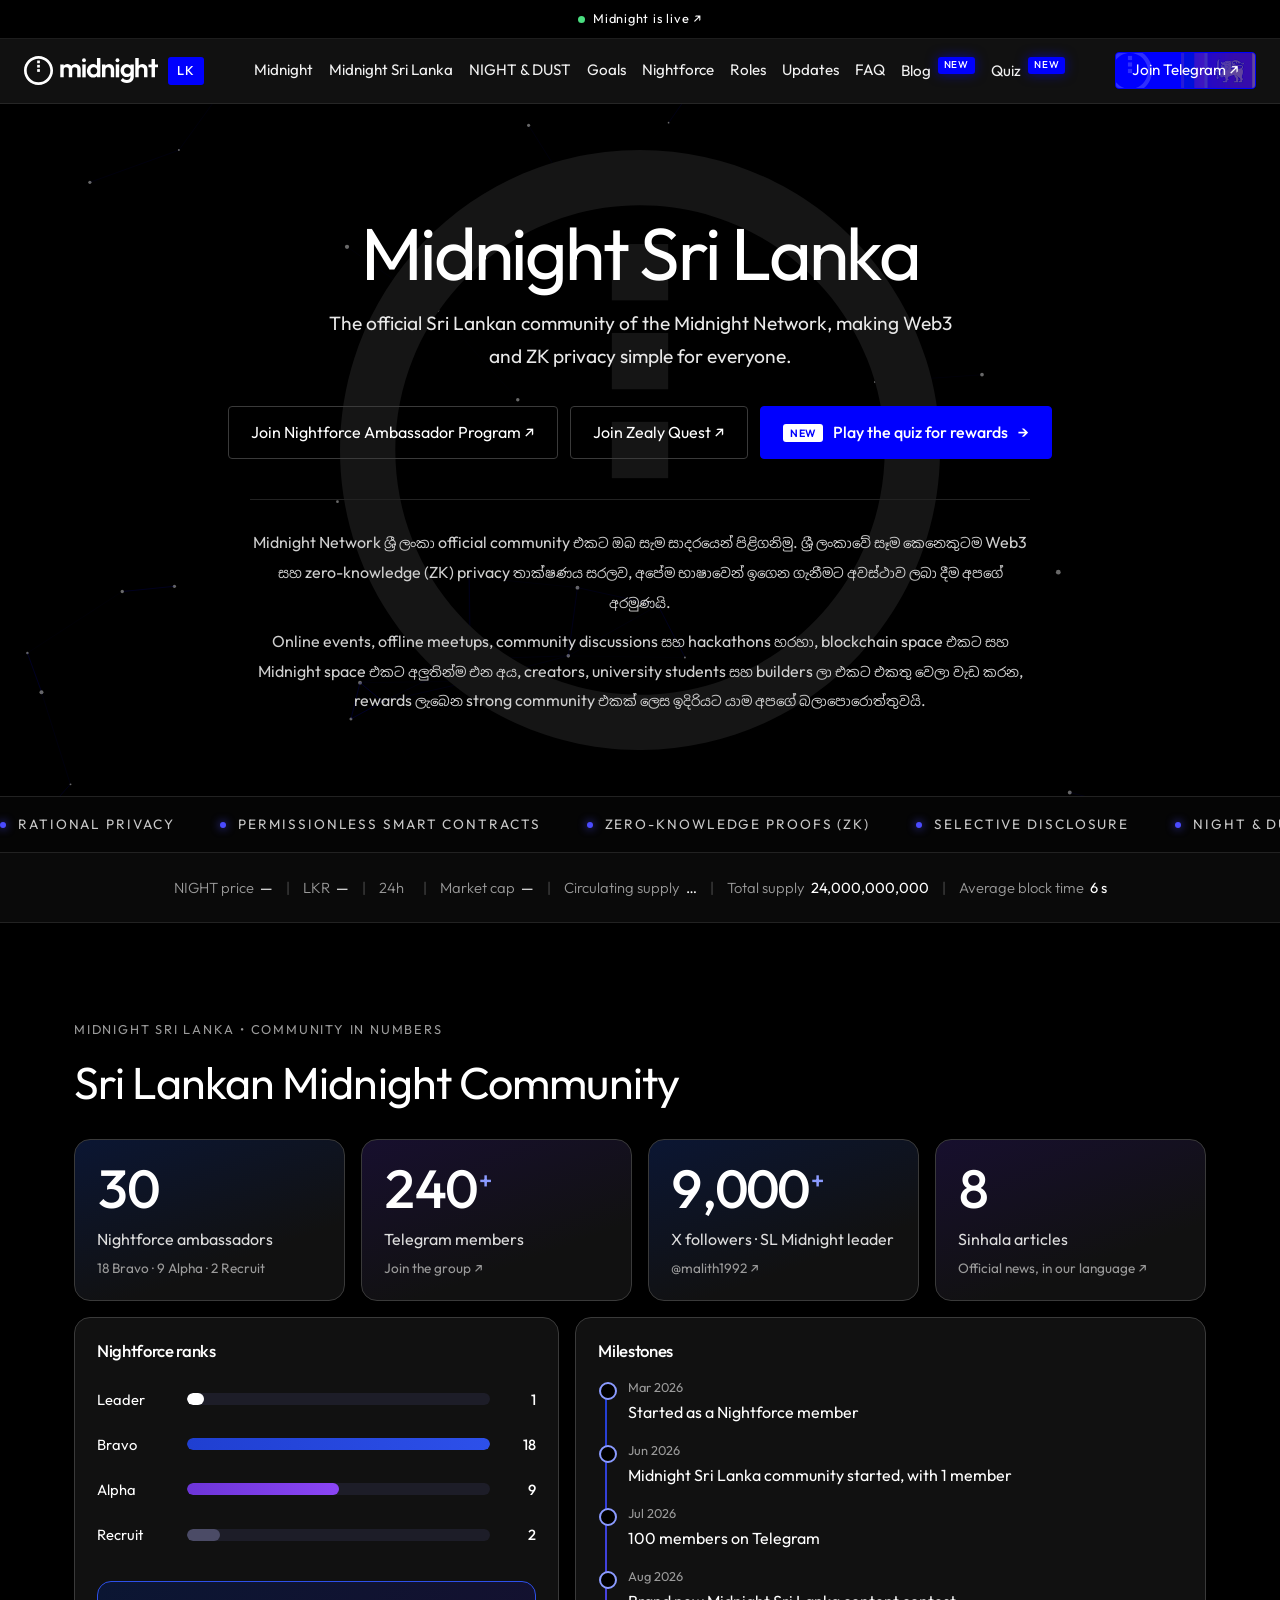
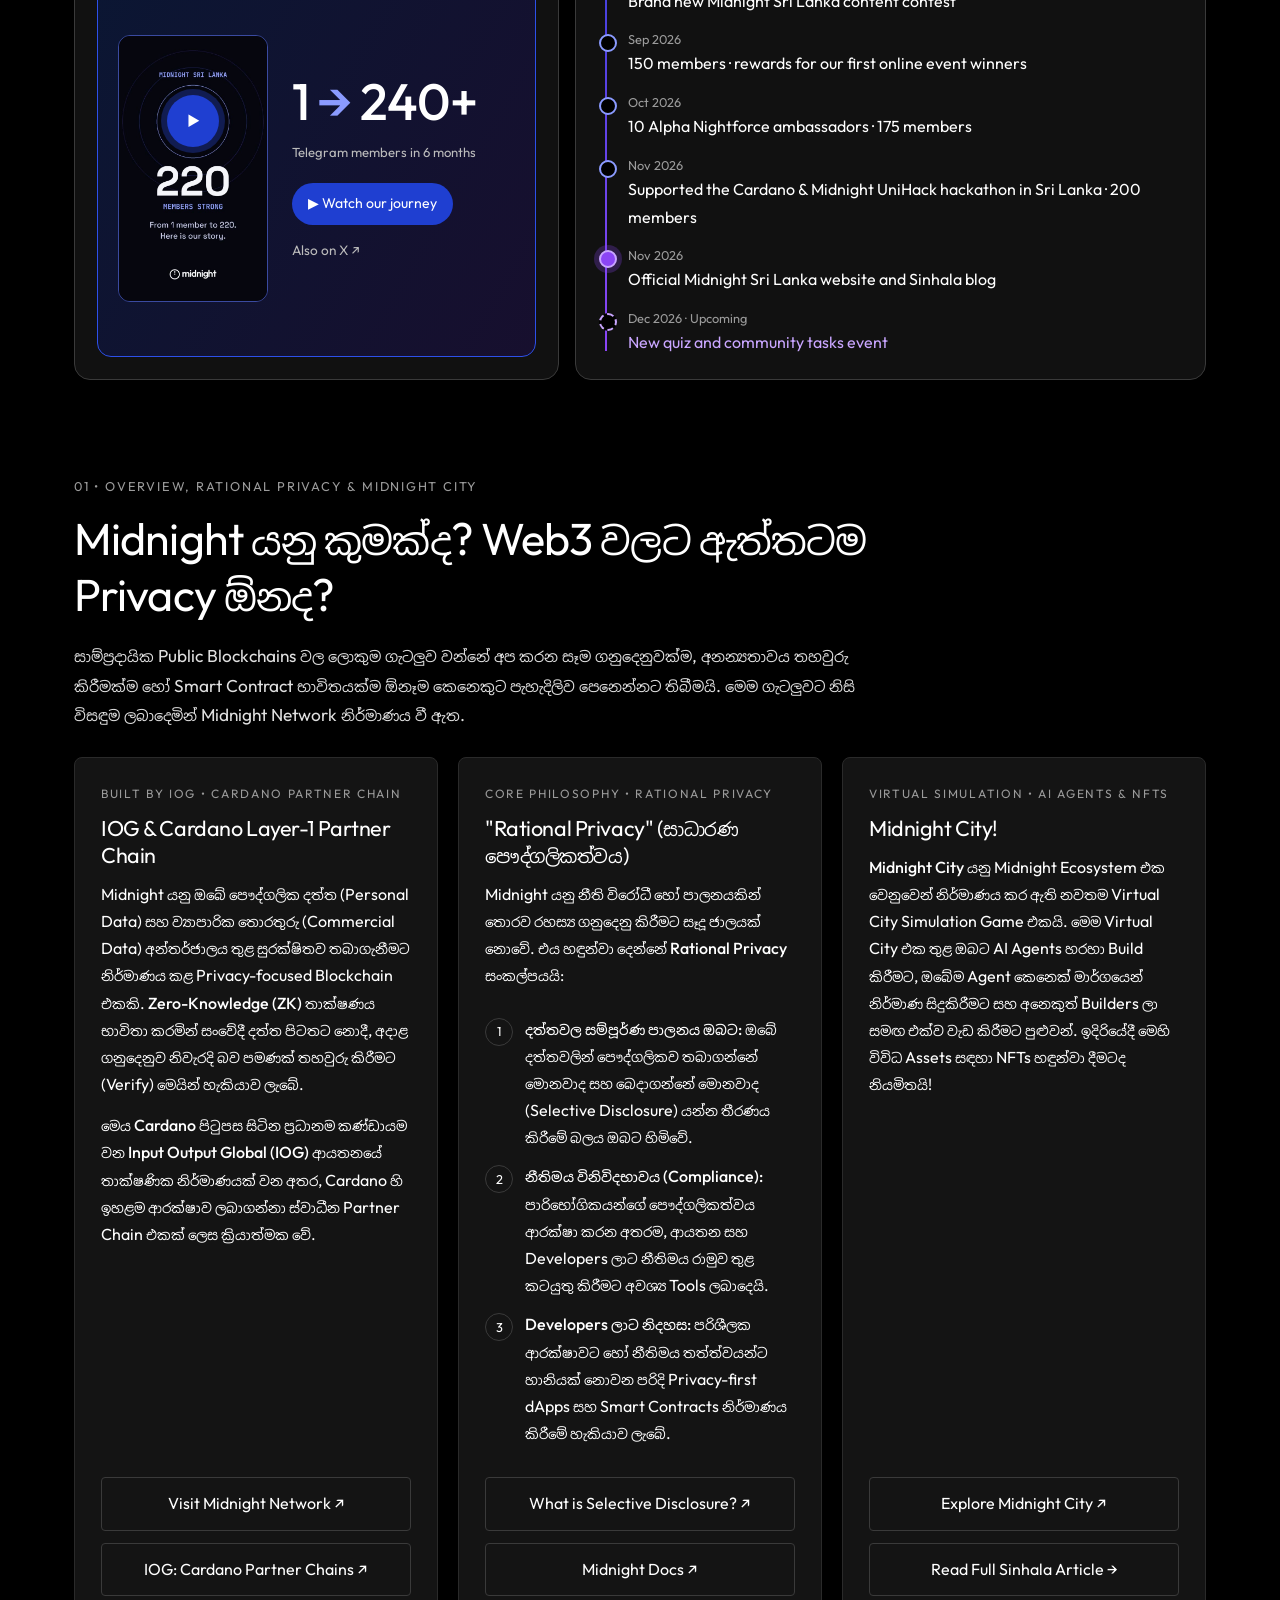
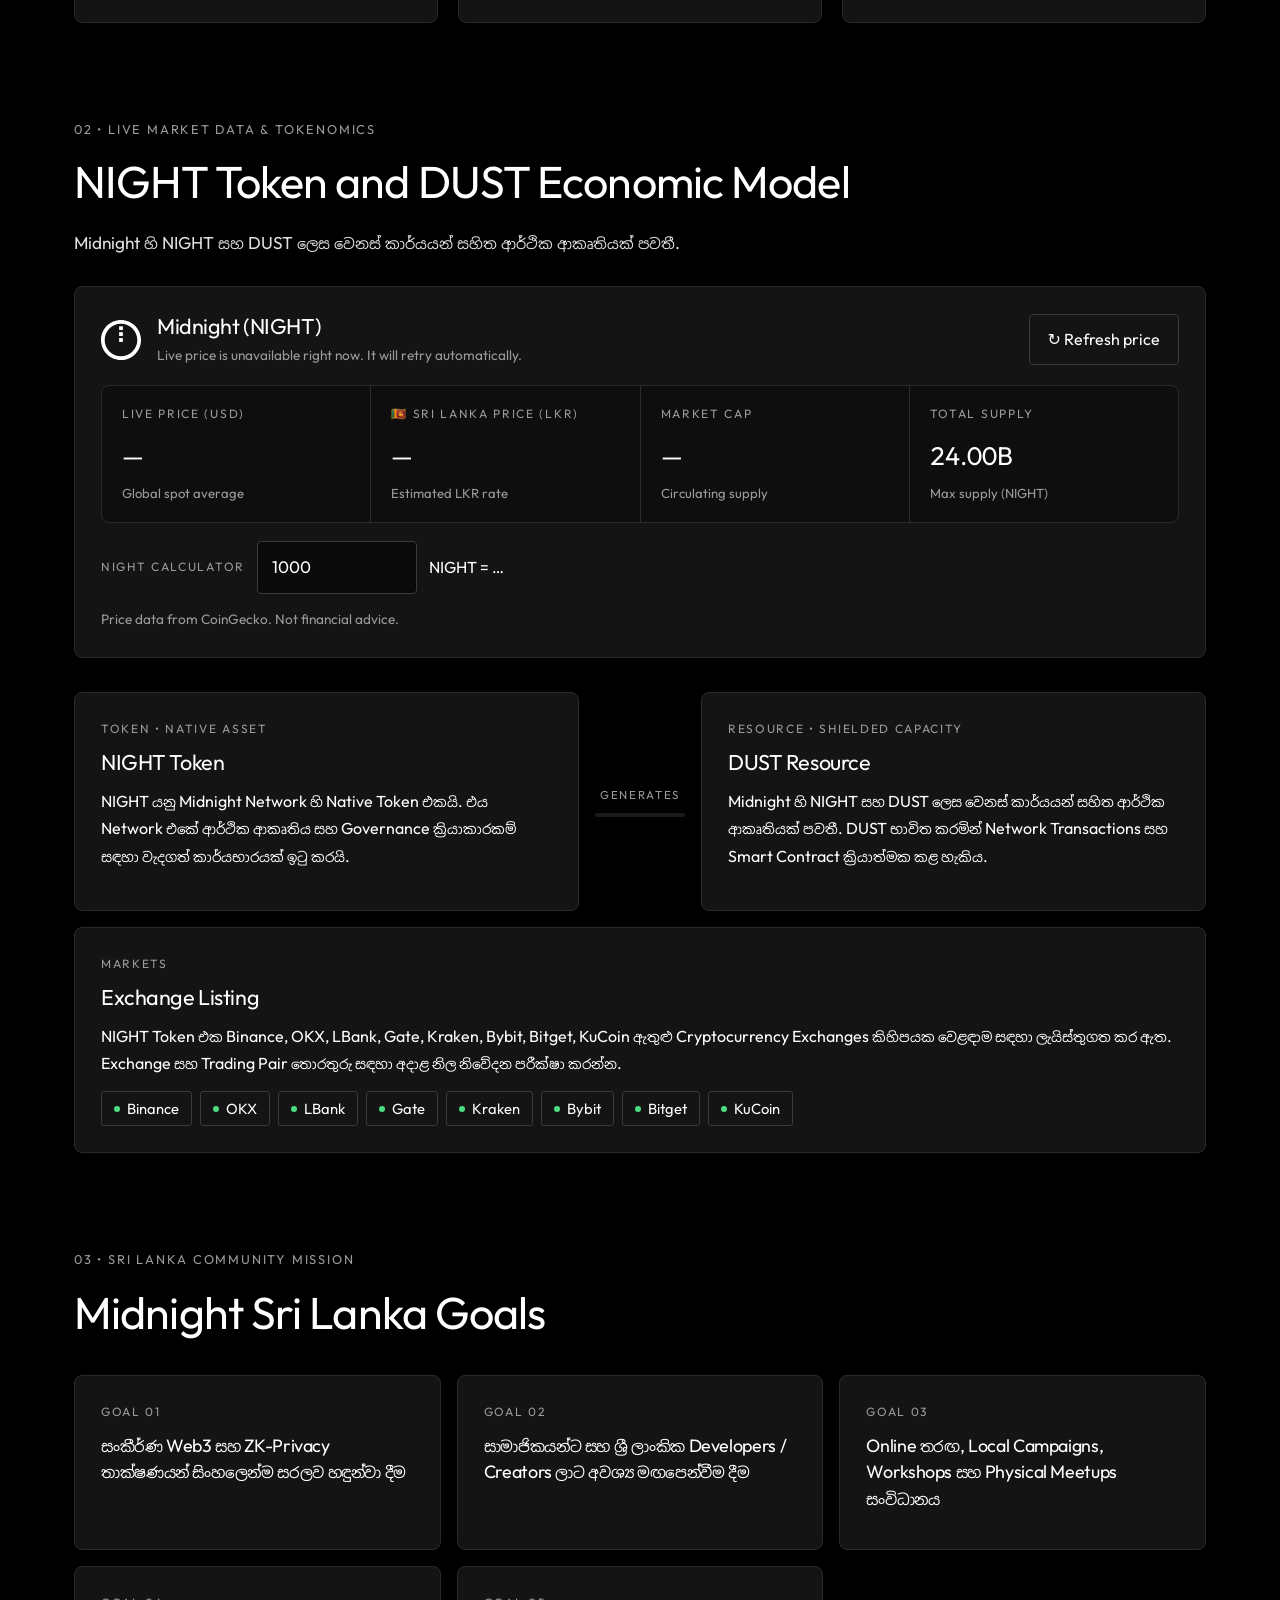
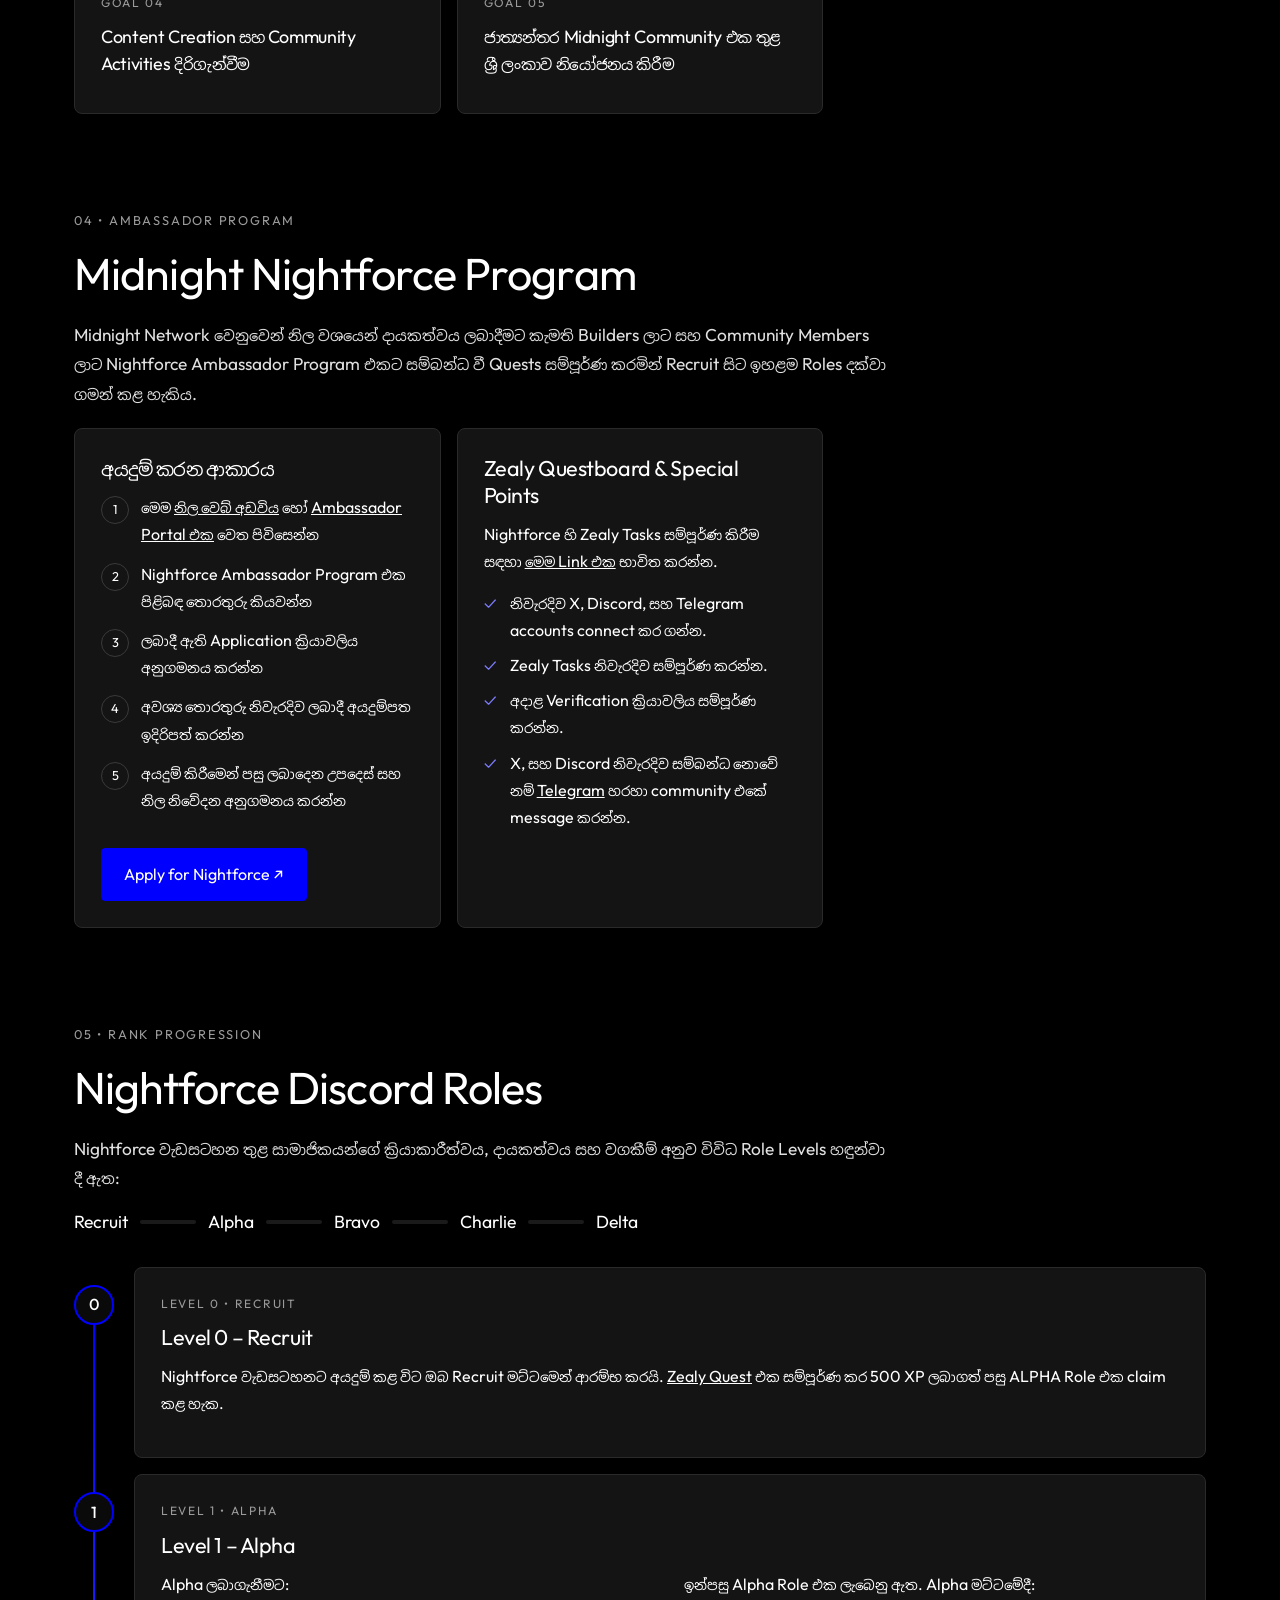
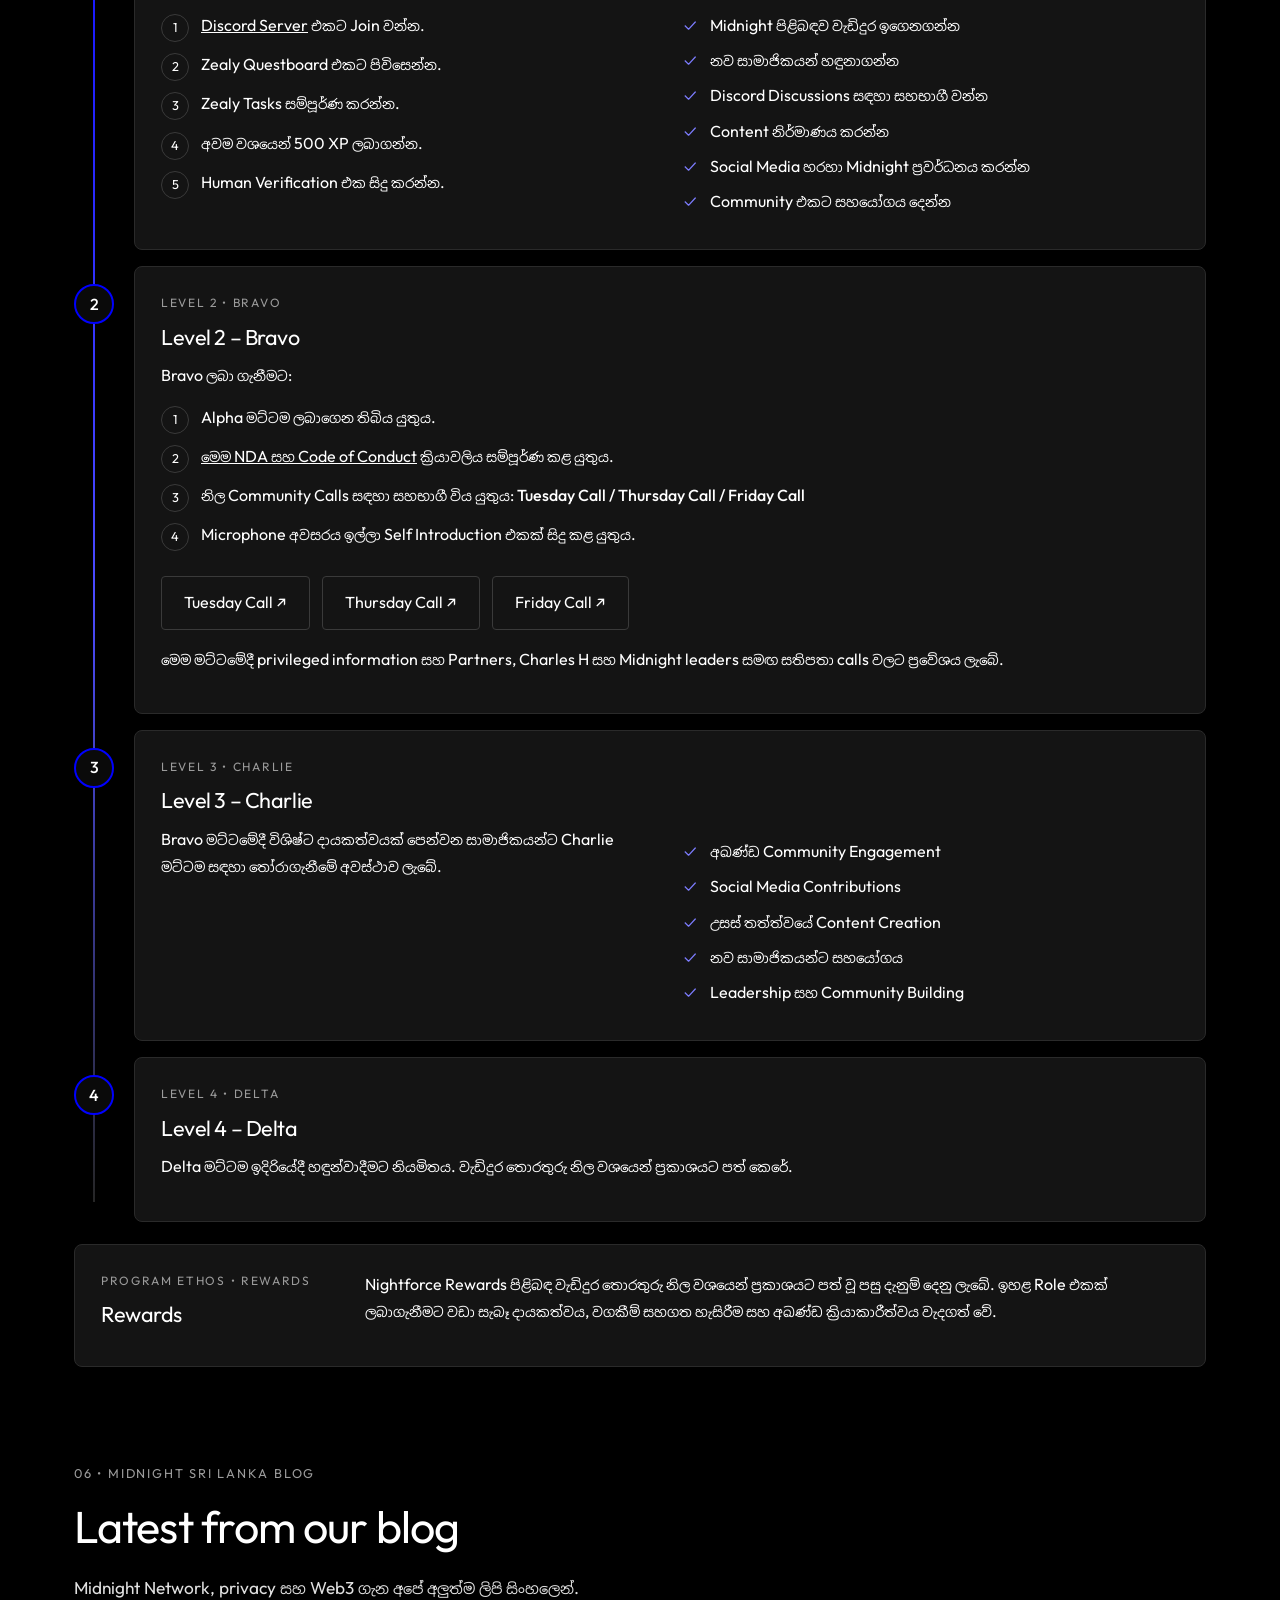
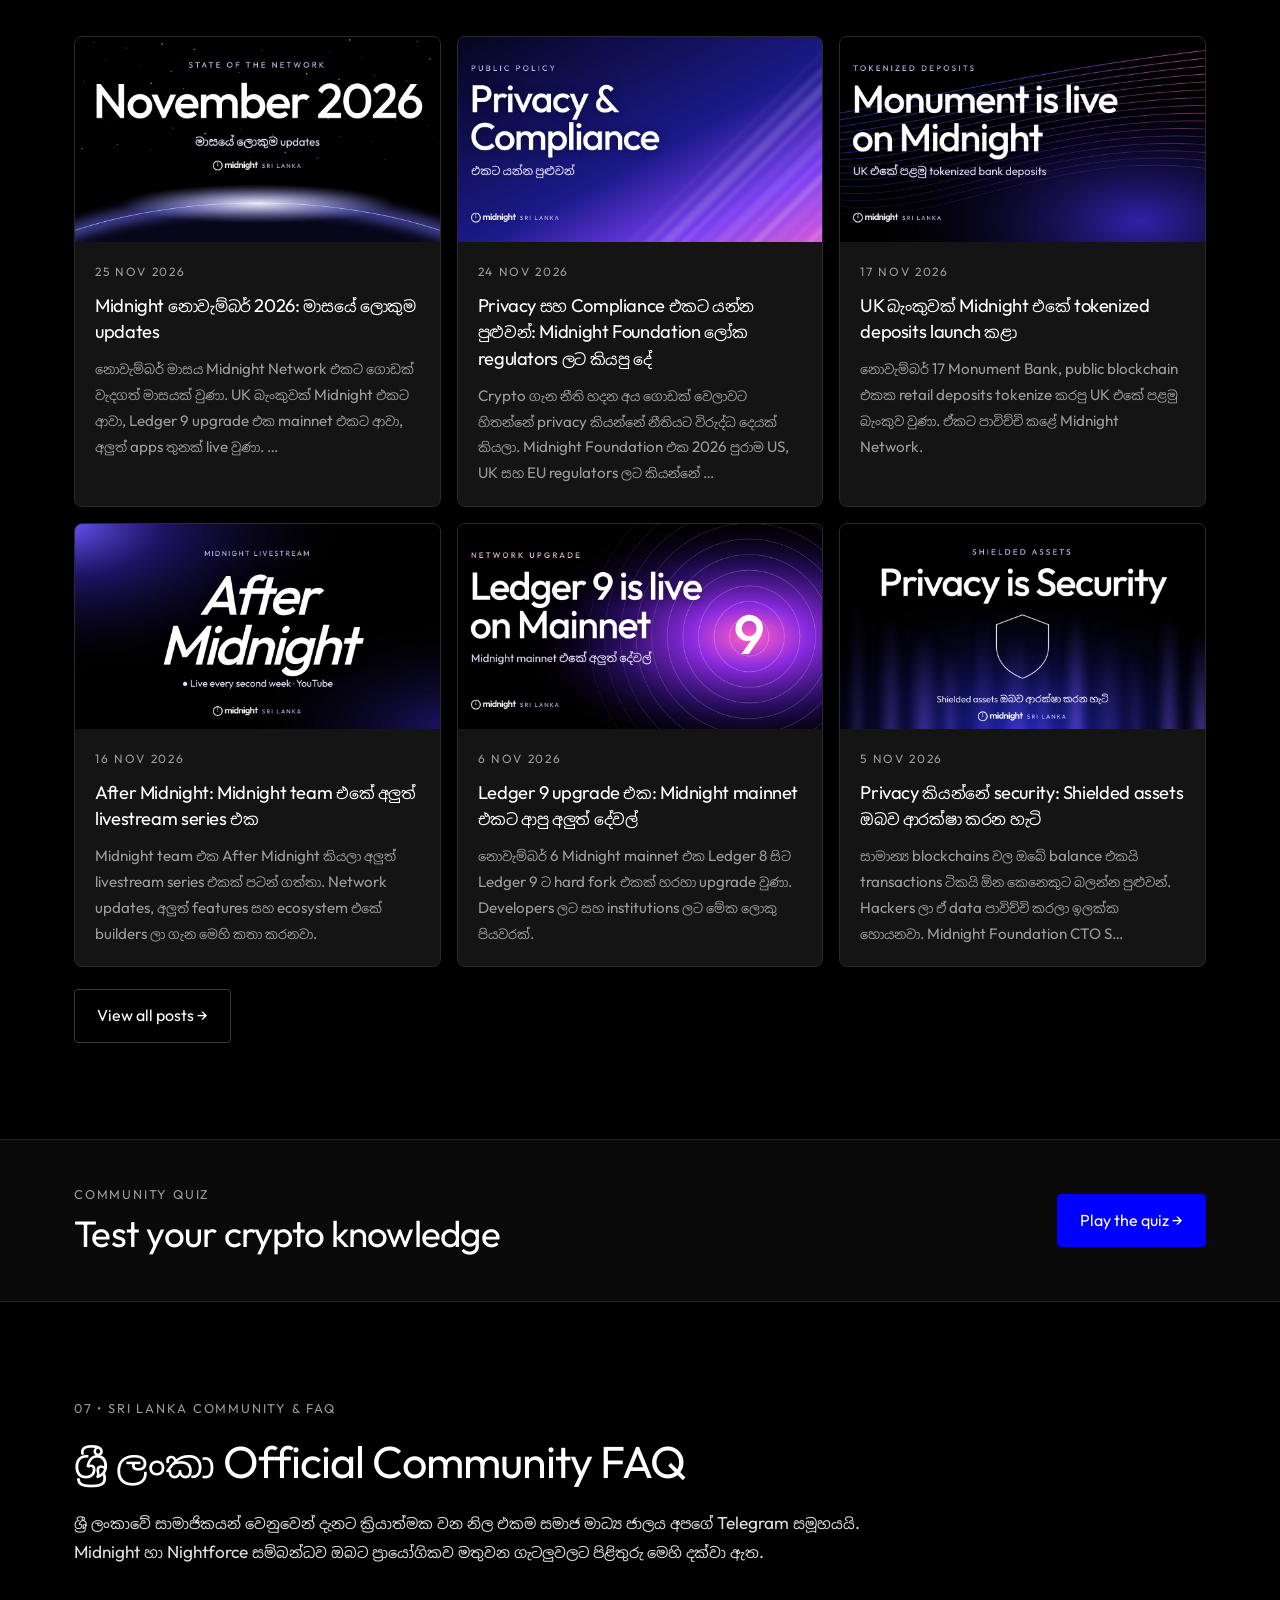
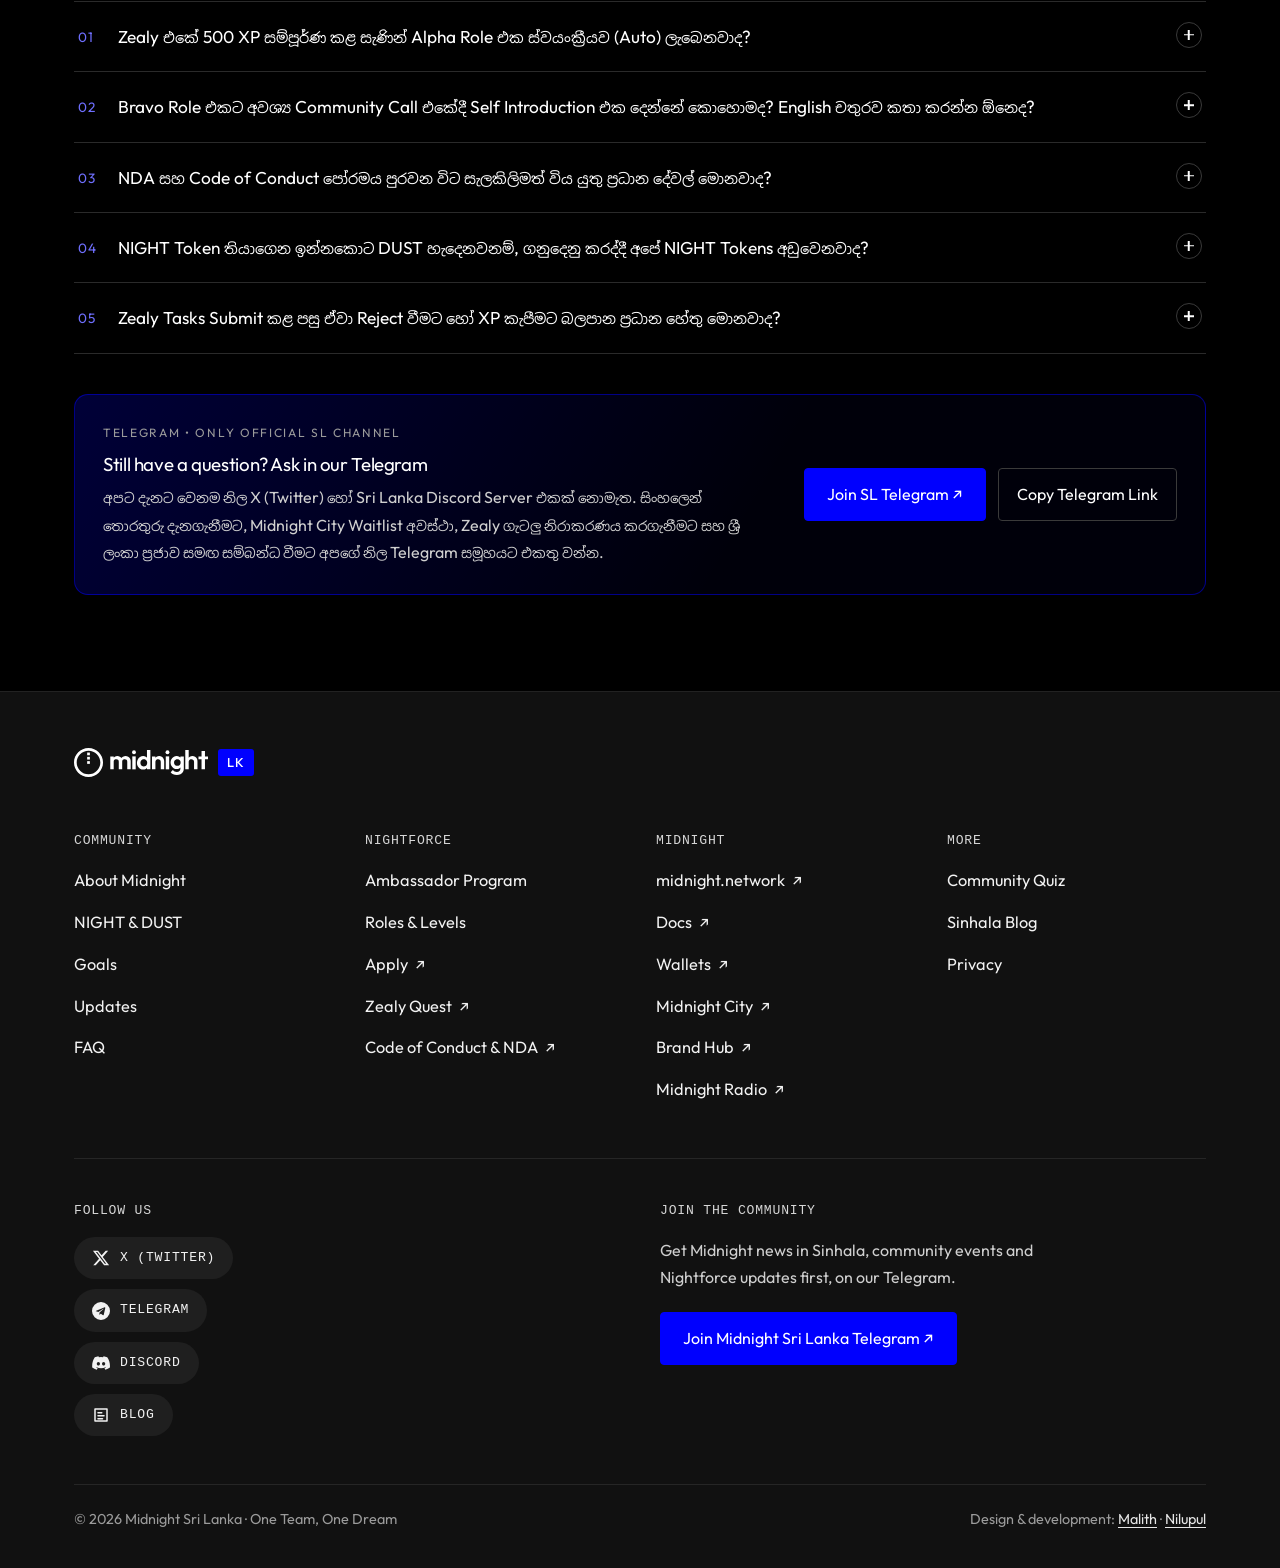
==== index.html @ 2b671e65 "Preview: journey video plays on site (popup player) Co-Authored-By: Claude Opus 5.5 <noreply@anthrop" ====
<!DOCTYPE html>
<html lang="si">
<head>
<meta charset="utf-8">
<meta name="viewport" content="width=device-width, initial-scale=1">
<title>midnight | Sri Lanka Community</title>
<meta name="generator" content="midnightsrilanka-site">
<meta name="description" content="Midnight Network ශ්‍රී ලංකා ප්‍රජාව: Midnight, NIGHT & DUST, Nightforce, Roles, Ecosystem Updates සහ Community Quiz.">
<link rel="icon" href="data:image/svg+xml,%3Csvg%20xmlns='http://www.w3.org/2000/svg'%20viewBox='0%200%20789.37%20789.37'%3E%3Crect%20width='789.37'%20height='789.37'%20rx='170'%20fill='%23000'/%3E%3Cg%20transform='translate(130.7%20130.7)%20scale(.67)'%20fill='%23fff'%3E%3Cpath%20d='m394.69,0C176.71,0,0,176.71,0,394.69s176.71,394.69,394.69,394.69,394.69-176.71,394.69-394.69S612.67,0,394.69,0Zm0,716.6c-177.5,0-321.91-144.41-321.91-321.91S217.18,72.78,394.69,72.78s321.91,144.41,321.91,321.91-144.41,321.91-321.91,321.91Z'/%3E%3Crect%20x='357.64'%20y='357.64'%20width='74.09'%20height='74.09'/%3E%3Crect%20x='357.64'%20y='240.66'%20width='74.09'%20height='74.09'/%3E%3Crect%20x='357.64'%20y='123.69'%20width='74.09'%20height='74.09'/%3E%3C/g%3E%3C/svg%3E">
<link rel="preconnect" href="https://fonts.googleapis.com">
<link href="https://fonts.googleapis.com/css2?family=Outfit:wght@300;400;500&display=swap" rel="stylesheet">
<script>/* Quiz preview mode: the quiz stays hidden until it is opened once with the preview link. Set QUIZ_PUBLIC to true to show it to everyone. */
(function(){var QUIZ_PUBLIC=true,ok=QUIZ_PUBLIC;try{if(/[?&]preview=nightowl\b/.test(location.search))localStorage.setItem("msl_preview","1");if(location.search.indexOf("preview=off")>=0)localStorage.removeItem("msl_preview");ok=ok||localStorage.getItem("msl_preview")==="1"}catch(e){}if(!ok)document.documentElement.classList.add("noquiz")})();</script>
<link rel="stylesheet" href="/assets/site.css">
<style>
.grid4{display:grid;grid-template-columns:repeat(auto-fit,minmax(240px,1fr));gap:16px;margin-top:16px}
.ecoph{display:flex;flex-direction:column;align-items:center;justify-content:center;gap:12px;background:radial-gradient(circle at 50% 40%,rgba(0,0,254,.28),transparent 65%),#0c0c0c;color:#fff}
.ecoph svg{width:38px;height:38px;opacity:.9}
.ecoph span{font-size:.95rem;letter-spacing:.02em;color:#d6d6d6}
.eco ul.places{flex:1}
.eco ul.places li{font-size:.9rem;color:#d6d6d6}

.sfixed .wrap{flex-wrap:nowrap;gap:10px 13px;font-size:.92rem;max-width:1300px}
.sfixed em{margin-right:6px}
.sfixed .wrap>span{white-space:nowrap}
@media (max-width:1240px){.sfixed .wrap{flex-wrap:wrap}}
@media (max-width:700px){.sfixed .wrap{display:grid;grid-template-columns:1fr 1fr;gap:12px 16px;text-align:left}.sfixed .wrap>i{display:none}.sfixed .wrap>span{display:flex;flex-direction:column;white-space:normal}.sfixed em{margin:0 0 2px;font-size:.85rem}}

.ladder{list-style:none;margin:30px 0 0;padding:0;position:relative}
.ladder::before{content:"";position:absolute;left:19px;top:20px;bottom:20px;width:2px;background:linear-gradient(#0000fe,#4b4bff 60%,#262626)}
.lrow{display:grid;grid-template-columns:40px minmax(0,1fr);gap:20px;margin-bottom:16px;align-items:start}
.lnum{width:40px;height:40px;border-radius:50%;background:#0a0a0a;border:2px solid #0000fe;display:grid;place-items:center;font-weight:500;position:relative;z-index:1;margin-top:18px}
.lcols{display:grid;grid-template-columns:1fr 1fr;gap:28px}
.rw{margin-top:22px;border-left:3px solid #0000fe;display:grid;grid-template-columns:240px 1fr;gap:24px;align-items:center}
.rw h3{margin:4px 0 0}
.row-btns.calls{margin:16px 0 16px;flex-wrap:wrap}
@media (max-width:820px){.lcols,.rw{grid-template-columns:1fr}.lrow{grid-template-columns:30px minmax(0,1fr);gap:12px}.lnum{width:30px;height:30px}.ladder::before{left:14px}}

.ab-three{display:grid;grid-template-columns:repeat(3,minmax(0,1fr));gap:20px;margin-top:28px;align-items:stretch}
.ab-three .card{display:flex;flex-direction:column}
.ab-three .row-btns{margin-top:auto;padding-top:18px;flex-direction:column;align-items:stretch}
.ab-three .row-btns .btn{width:100%}
@media (max-width:960px){.ab-three{grid-template-columns:1fr}}

.quizcta{position:relative;overflow:hidden;background:var(--acc);border-color:var(--acc);color:#fff;font-weight:500;gap:10px;animation:ctaGlow 2.4s ease-in-out infinite}
.quizcta:hover{background:var(--acchov)}
.quizcta::after{content:"";position:absolute;top:0;left:-60%;width:40%;height:100%;background:linear-gradient(90deg,transparent,rgba(255,255,255,.45),transparent);transform:skewX(-20deg);animation:ctaShine 3.2s ease-in-out infinite;pointer-events:none}
.quizcta .ctatag{background:#fff;color:var(--acc);font-size:.66rem;font-weight:600;letter-spacing:.08em;padding:2px 7px;border-radius:3px;line-height:1.4}
.quizcta .arr{transition:transform .25s}.quizcta:hover .arr{transform:translateX(5px)}
@keyframes ctaGlow{0%,100%{box-shadow:0 0 0 0 rgba(0,0,254,.55),0 0 18px rgba(0,0,254,.35)}50%{box-shadow:0 0 0 8px rgba(0,0,254,0),0 0 34px rgba(60,60,255,.7)}}
@keyframes ctaShine{0%,55%{left:-60%}100%{left:130%}}
@media (prefers-reduced-motion:reduce){.quizcta,.quizcta::after{animation:none}}

.hero .display{font-size:clamp(2.6rem,7vw,4.6rem);margin-bottom:16px}
.hero .lead{max-width:640px;font-size:1.2rem}
.hero-si{max-width:780px;margin:40px auto 0;padding-top:28px;border-top:1px solid #222;color:#cfcfcf;font-size:1rem;line-height:1.85}
.hero-si p{margin:0 0 10px}
.hero-si p:last-child{margin:0}
section.block{padding:96px 0 0}
.intro{max-width:820px;font-size:1.08rem;color:#e0e0e0}
.two{display:grid;grid-template-columns:1.1fr .9fr;gap:40px;align-items:start;margin-top:34px}
@media (max-width:860px){.two{grid-template-columns:1fr}}
.card{background:var(--card);border:1px solid var(--line);border-radius:8px;padding:26px}
.card h3{font-size:1.35rem;margin-bottom:12px}
.card h4{font-size:1.15rem;margin-bottom:10px}
.pic{border-radius:8px;border:1px solid var(--line)}
.stack{display:grid;gap:16px}
.grid3{display:grid;grid-template-columns:repeat(auto-fill,minmax(280px,1fr));gap:16px;margin-top:34px}
.grid2{display:grid;grid-template-columns:repeat(auto-fill,minmax(320px,1fr));gap:16px;margin-top:20px}
ol.num{list-style:none;counter-reset:n;margin:12px 0 0;padding:0}
ol.num li{counter-increment:n;position:relative;padding:0 0 12px 40px}
ol.num li::before{content:counter(n);position:absolute;left:0;top:2px;width:26px;height:26px;border-radius:50%;border:1px solid var(--line2);display:grid;place-items:center;font-size:.8rem;color:#fff}
ul.check{list-style:none;margin:12px 0 0;padding:0}
ul.check li{position:relative;padding:0 0 8px 26px}
ul.check li::before{content:"✓";position:absolute;left:0;color:#7d7dff}
.row-btns{display:flex;flex-wrap:wrap;gap:12px;margin-top:22px}
.price{display:grid;grid-template-columns:repeat(4,1fr);gap:1px;background:var(--line);border:1px solid var(--line);border-radius:8px;overflow:hidden;margin-top:18px}
.price div{background:#0e0e0e;padding:18px 20px}
@media (max-width:760px){.price{grid-template-columns:repeat(2,1fr)}}
.price b{display:block;font-size:1.6rem;font-weight:400;font-variant-numeric:tabular-nums;margin-top:4px}
.calc{display:flex;flex-wrap:wrap;align-items:center;gap:12px;margin-top:18px}
.calc input{width:160px;padding:11px 14px;border-radius:4px;border:1px solid var(--line2);background:#0a0a0a;color:#fff;font:inherit;font-size:1.05rem}
.calc input:focus{outline:2px solid #fff;outline-offset:1px}
.chips{display:flex;flex-wrap:wrap;gap:8px;margin-top:14px}
.chips span{border:1px solid var(--line2);border-radius:3px;padding:4px 12px;font-size:.92rem}
.goal{display:flex;flex-direction:column;gap:10px}
.goal .small{margin:0}
.goal h4{font-size:1.12rem;line-height:1.5}
.path{font-size:1.15rem;font-weight:400;margin:6px 0 0}
.role .small{color:#8f8fff}
.updates{display:grid;grid-template-columns:repeat(auto-fill,minmax(300px,1fr));gap:16px;margin-top:34px}
.upd{display:flex;flex-direction:column;background:var(--card);border:1px solid var(--line);border-radius:8px;overflow:hidden;text-decoration:none;color:#fff;transition:border-color .2s}
.upd:hover,.upd:focus-visible{border-color:#fff;outline:none}
.upd .thumb{aspect-ratio:16/9;background:#0c0c0c;object-fit:cover;width:100%}
.upd .body{padding:20px}
.upd .body h3{font-size:1.15rem;line-height:1.45;margin:6px 0 10px}
.upd .body p{color:var(--mute);font-size:.95rem;margin:0}
.links{display:grid;grid-template-columns:repeat(auto-fill,minmax(320px,1fr));gap:16px;margin-top:34px}
.links .card h4{font-size:1rem;letter-spacing:.06em;text-transform:uppercase;margin-bottom:6px}
.url{color:var(--mute);font-size:.92rem;word-break:break-all;margin-bottom:16px}
.copy{background:transparent;color:#fff;border:1px solid var(--line2);border-radius:4px;padding:11px 18px;font:inherit;cursor:pointer}
.copy:hover{border-color:#fff}
.notice{margin-top:20px;border:1px solid #2b2bff;background:rgba(0,0,255,.08);border-radius:8px;padding:24px}
.notice h3{font-size:1.2rem;margin-bottom:10px}
.faqlist{margin-top:34px}
details.faq{border-top:1px solid var(--line)}
.faqlist details.faq:last-child{border-bottom:1px solid var(--line)}
details.faq summary{cursor:pointer;list-style:none;display:flex;gap:16px;align-items:flex-start;padding:20px 4px;font-weight:400;font-size:1.08rem}
details.faq summary::-webkit-details-marker{display:none}
details.faq .fn{color:#6f6fff;font-size:.85rem;letter-spacing:.08em;padding-top:4px;min-width:24px}
details.faq .fq{flex:1}
details.faq summary i{width:26px;height:26px;flex:none;border:1px solid var(--line2);border-radius:50%;position:relative;transition:transform .25s,background .25s,border-color .25s}
details.faq summary i::before,details.faq summary i::after{content:"";position:absolute;left:50%;top:50%;width:10px;height:1.5px;background:#fff;transform:translate(-50%,-50%)}
details.faq summary i::after{transform:translate(-50%,-50%) rotate(90deg)}
details.faq[open] summary i{transform:rotate(45deg);background:var(--acc);border-color:var(--acc)}
details.faq .fa{padding:0 46px 22px 44px}
details.faq p{color:#d6d6d6;margin:0 0 10px}
details.faq p a{color:#fff;text-decoration:underline;text-underline-offset:3px}
.tgstrip{margin-top:40px;display:flex;gap:28px;align-items:center;justify-content:space-between;padding:28px;border-radius:14px;border:1px solid rgba(0,0,254,.5);background:linear-gradient(120deg,rgba(0,0,254,.22),rgba(0,0,254,.04) 60%)}
.tgstrip h3{margin:0 0 8px}.tgstrip p{margin:0;color:#cfcfcf;max-width:640px}.tgstrip .row-btns{flex:none;margin:0}
@media (max-width:860px){.tgstrip{flex-direction:column;align-items:flex-start}details.faq .fa{padding:0 6px 20px 44px}}
.quizband{margin-top:96px;border-top:1px solid #222;border-bottom:1px solid #222;background:#0a0a0a}
.quizband .wrap{display:flex;flex-wrap:wrap;align-items:center;justify-content:space-between;gap:20px;padding-top:44px;padding-bottom:44px}
.quizband h2{font-size:clamp(1.6rem,3.4vw,2.3rem)}
.feat{display:grid;grid-template-columns:1fr 1fr;gap:28px;align-items:center;margin-top:34px}
@media (max-width:860px){.feat{grid-template-columns:1fr}}
.feat h3{font-size:1.5rem}
.subh{font-size:1.4rem;margin:44px 0 18px}
.eco{display:flex;flex-direction:column}
.eco p{color:#d6d6d6;font-size:.95rem;flex:1}
.ecoimg{clip-path:inset(0 round 6px);width:100%;aspect-ratio:16/9;object-fit:cover;border-radius:6px;border:1px solid var(--line);margin-bottom:16px;background:#0c0c0c}
.eco .btn{width:100%;margin-top:6px}
ul.places{list-style:none;margin:10px 0 0;padding:0}
ul.places li{display:flex;gap:12px;padding:0 0 10px}
ul.places .place{flex:none;min-width:38px;text-align:center;border:1px solid var(--line2);border-radius:3px;font-size:.78rem;padding:2px 6px;height:fit-content;margin-top:3px}
ul.places li a,.card p a{color:#fff;text-decoration:underline}

/* ---- motion & effects (ported from the original site) ---- */
.marquee{overflow:hidden;border-top:1px solid #222;background:#050505;padding:16px 0}
.mtrack{display:flex;gap:46px;width:max-content;animation:marqueeLoop 34s linear infinite}
.marquee:hover .mtrack{animation-play-state:paused}
.mitem{display:flex;align-items:center;gap:12px;white-space:nowrap;color:#c9c9c9;font-size:.85rem;letter-spacing:.14em;text-transform:uppercase}
.mitem i{width:6px;height:6px;border-radius:50%;background:#4b4bff;box-shadow:0 0 10px #4b4bff}
@keyframes marqueeLoop{from{transform:translateX(0)}to{transform:translateX(-50%)}}
.reveal{opacity:0;transform:translateY(22px);transition:opacity .7s ease,transform .7s cubic-bezier(.16,1,.3,1)}
.reveal.in{opacity:1;transform:none}
.path{display:flex;flex-wrap:wrap;align-items:center;gap:10px 12px;font-size:1.1rem;font-weight:400;margin:6px 0 0}
.flow{display:inline-block;width:56px;height:4px;border-radius:99px;background:rgba(255,255,255,.1);position:relative;overflow:hidden}
.flow::after{content:"";position:absolute;top:0;left:-50%;width:50%;height:100%;border-radius:99px;background:linear-gradient(90deg,transparent,#4b4bff,#fff);animation:energyStream 1.5s infinite linear}
@keyframes energyStream{from{left:-50%}to{left:100%}}
.tabs{display:flex;flex-wrap:wrap;gap:8px;margin-top:24px}
.tab{background:transparent;color:#d6d6d6;border:1px solid var(--line2);border-radius:4px;padding:9px 16px;font:inherit;font-size:.92rem;cursor:pointer}
.tab:hover{border-color:#fff;color:#fff}
.tab[aria-pressed="true"]{background:var(--acc);border-color:var(--acc);color:#fff}
.tab:focus-visible{outline:2px solid #fff;outline-offset:2px}
.role.hidden{display:none}
@media (prefers-reduced-motion:reduce){
  #zk-canvas{display:none}
  .dot,.hero .ring,.mtrack,.flow::after{animation:none}
  .reveal{opacity:1;transform:none;transition:none}
  .tilt{transition:none}
}
.phead{display:flex;align-items:center;gap:16px;flex-wrap:wrap}
.plogo{width:40px;height:40px;flex:none}
.badge{display:inline-block;font-size:.85rem;padding:2px 9px;border-radius:999px;margin-left:8px;vertical-align:middle;background:#1a1a1a;border:1px solid var(--line2)}
.badge.up{background:rgba(74,222,128,.1);border-color:rgba(74,222,128,.4)}
.badge.down{background:rgba(255,107,122,.1);border-color:rgba(255,107,122,.4)}
.badge:empty{display:none}
.pstat{margin:4px 0 0;font-size:.85rem;font-variant-numeric:tabular-nums}
.cap{display:block;font-style:normal;color:var(--mute);font-size:.82rem;margin-top:4px}
.gen{display:grid;grid-template-columns:1fr auto 1fr;gap:16px;align-items:center;margin-top:34px}
.gen>.card{height:100%}
.genlink{display:flex;flex-direction:column;align-items:center;gap:8px;color:var(--mute);font-size:.72rem;letter-spacing:.14em;text-transform:uppercase}
.genlink .flow{width:90px}
@media (max-width:760px){.gen{grid-template-columns:1fr}.genlink .flow{width:4px;height:44px}.genlink .flow::after{left:0;top:-50%;width:100%;height:50%;background:linear-gradient(180deg,transparent,#4b4bff,#fff);animation-name:energyDown}}
@keyframes energyDown{from{top:-50%}to{top:100%}}
.chips .ldot{display:inline-block;width:6px;height:6px;border-radius:50%;background:#4ade80;margin-right:7px;vertical-align:middle;animation:pulseDot 1.8s infinite}
.chips span{display:inline-flex;align-items:center}
.reveal{filter:blur(8px)}
.reveal.in{filter:none}
.reveal{transition:opacity .8s ease,transform .8s cubic-bezier(.16,1,.3,1),filter .8s ease}
@media (prefers-reduced-motion:reduce){.chips .ldot{animation:none}.genlink .flow::after{animation:none}.reveal{filter:none}}
.media{border-radius:6px;overflow:hidden;border:1px solid var(--line);background:#050505;margin-bottom:20px}
.pic.inbox{border:0;border-radius:0;width:100%;display:block}
.card img.pic,.ecoimg,.upd .thumb{transition:transform .45s cubic-bezier(.22,1,.36,1)}
.card.spot img.pic{transform:scale(1.03)}
.card.spot .ecoimg,.upd.spot .thumb{transform:scale(1.05)}
.feat>img.pic,.ecoimg,.upd .thumb{overflow:hidden}
@media (prefers-reduced-motion:reduce){.card img.pic,.ecoimg,.upd .thumb{transition:none}.card.spot img.pic,.card.spot .ecoimg,.upd.spot .thumb{transform:none}}
.sr{position:absolute;width:1px;height:1px;overflow:hidden;clip:rect(0 0 0 0)}
</style>
</head>
<body>
<canvas id="zk-canvas" aria-hidden="true"></canvas>

<div class="topbar"><div class="wrap">
  <span><span class="dot" aria-hidden="true"></span><a class="tblink" href="https://midnight.network/" target="_blank" rel="noopener">Midnight is live ↗</a></span>
  
</div></div>

<header class="site"><div class="wrap hrow">
  <a class="brand" href="#top"><img src="/assets/midnight-logo.svg" alt="midnight" width="115" height="25"><span class="lk">LK</span></a>
  <nav class="nav" aria-label="Main">
    <a href="#about">Midnight</a><a href="#community">Midnight Sri Lanka</a><a href="#token">NIGHT &amp; DUST</a><a href="#goals">Goals</a><a href="#nightforce">Nightforce</a><a href="#roles">Roles</a><a href="#updates">Updates</a><a href="#faq">FAQ</a><a href="/blog/">Blog<span class="newtag" aria-label="new">NEW</span></a><a href="/quiz/">Quiz<span class="newtag" aria-label="new">NEW</span></a>
  </nav>
  <a class="btn blue tg" href="https://t.me/MidnightSriLanka" target="_blank" rel="noopener">Join <span class="tgl">Midnight Sri Lanka </span>Telegram ↗</a>
  <details class="mnav"><summary>Menu</summary><nav aria-label="Mobile">
    <a href="#about">Midnight &amp; Rational Privacy</a><a href="#community">Sri Lankan Midnight Community</a><a href="#token">NIGHT Live Price &amp; DUST</a><a href="#goals">Our Goals</a><a href="#nightforce">Nightforce Program</a><a href="#roles">Discord Roles (0-4)</a><a href="#updates">Ecosystem Updates</a><a href="#faq">SL Telegram &amp; FAQ</a><a href="/blog/">Sinhala Blog<span class="newtag">NEW</span></a><a href="/quiz/">Community Quiz<span class="newtag">NEW</span></a><a href="https://t.me/MidnightSriLanka" target="_blank" rel="noopener">Join Midnight Sri Lanka Telegram ↗</a>
  </nav></details>
</div></header>

<main id="top">

<div class="hero">
  <svg class="ring" viewBox="0 0 789.37 789.37" fill="currentColor" aria-hidden="true"><path d="m394.69,0C176.71,0,0,176.71,0,394.69s176.71,394.69,394.69,394.69,394.69-176.71,394.69-394.69S612.67,0,394.69,0Zm0,716.6c-177.5,0-321.91-144.41-321.91-321.91S217.18,72.78,394.69,72.78s321.91,144.41,321.91,321.91-144.41,321.91-321.91,321.91Z"/><rect x="357.64" y="357.64" width="74.09" height="74.09"/><rect x="357.64" y="240.66" width="74.09" height="74.09"/><rect x="357.64" y="123.69" width="74.09" height="74.09"/></svg>
  <div class="wrap">
    <h1 class="display">Midnight Sri Lanka</h1>
    <p class="lead">The official Sri Lankan community of the Midnight Network, making Web3 and ZK privacy simple for everyone.</p>
    <div class="ctas">
      <a class="btn out" href="https://midnight.network/nightforce" target="_blank" rel="noopener">Join Nightforce Ambassador Program ↗</a>
      <a class="btn out" href="https://zealy.io/cw/midnightambassadorprogram/questboard?invitationId=Yh_lQHcD5jOBFGGn8LjQ0" target="_blank" rel="noopener">Join Zealy Quest ↗</a>
      <a class="btn quizcta" href="/quiz/"><span class="ctatag">NEW</span>Play the quiz for rewards <span class="arr" aria-hidden="true">→</span></a>
    </div>
    <div class="hero-si" lang="si">
      <p>Midnight Network ශ්‍රී ලංකා official community එකට ඔබ සැම සාදරයෙන් පිළිගනිමු. ශ්‍රී ලංකාවේ සෑම කෙනෙකුටම Web3 සහ zero-knowledge (ZK) privacy තාක්ෂණය සරලව, අපේම භාෂාවෙන් ඉගෙන ගැනීමට අවස්ථාව ලබා දීම අපගේ අරමුණයි.</p>
      <p>Online events, offline meetups, community discussions සහ hackathons හරහා, blockchain space එකට සහ Midnight space එකට අලුතින්ම එන අය, creators, university students සහ builders ලා එකට එකතු වෙලා වැඩ කරන, rewards ලැබෙන strong community එකක් ලෙස ඉදිරියට යාම අපගේ බලාපොරොත්තුවයි.</p>
    </div>
  </div>
</div>

<div class="marquee" aria-hidden="true"><div class="mtrack"><span class="mitem"><i></i>Rational privacy</span><span class="mitem"><i></i>Permissionless smart contracts</span><span class="mitem"><i></i>Zero-knowledge proofs (ZK)</span><span class="mitem"><i></i>Selective disclosure</span><span class="mitem"><i></i>NIGHT &amp; DUST dual tokenomics</span><span class="mitem"><i></i>Midnight City simulation</span><span class="mitem"><i></i>Midnight Sri Lanka community</span><span class="mitem"><i></i>Rational privacy</span><span class="mitem"><i></i>Permissionless smart contracts</span><span class="mitem"><i></i>Zero-knowledge proofs (ZK)</span><span class="mitem"><i></i>Selective disclosure</span><span class="mitem"><i></i>NIGHT &amp; DUST dual tokenomics</span><span class="mitem"><i></i>Midnight City simulation</span><span class="mitem"><i></i>Midnight Sri Lanka community</span></div></div>

<div class="stats sfixed" aria-label="NIGHT market data"><div class="wrap"><span><em>NIGHT price</em><span data-p="usd">…</span></span><i>|</i>
  <span><em>LKR</em><span data-p="lkr">…</span></span><i>|</i>
  <span><em>24h</em><span class="chg" data-p="chg">…</span></span><i>|</i>
  <span><em>Market cap</em><span data-p="mcap">…</span></span><i>|</i>
  <span><em>Circulating supply</em><span data-p="circn">…</span></span><i>|</i>
  <span><em>Total supply</em>24,000,000,000</span><i>|</i>
  <span><em>Average block time</em>6 s</span>
</div></div>

<style>
#community .cn4{display:grid;grid-template-columns:repeat(4,1fr);gap:16px;margin-top:28px}
#community .cnc{position:relative;display:block;transition:border-color .2s;border:1px solid var(--line2,#2a2a2a);border-radius:16px;padding:22px 22px 20px;background:linear-gradient(160deg,#0b1633 0%,#111 70%)}
#community .cnc:nth-child(2),#community .cnc:nth-child(4){background:linear-gradient(160deg,#170f2e 0%,#111 70%)}
#community .cnn{font-size:clamp(2.2rem,4.2vw,3.4rem);font-weight:500;letter-spacing:-.02em;line-height:1;font-variant-numeric:tabular-nums}
#community .cnn sup{font-size:.45em;color:#8b9bff;margin-left:2px}
#community a.cnc:hover{border-color:#2d50ea}#community .cnl{margin-top:10px;color:#ddd}#community .cns{margin-top:4px;color:var(--mute,#999);font-size:.85rem}
#community .smp{position:absolute;top:10px;right:10px;font-size:.62rem;letter-spacing:.1em;background:#f59e0b;color:#000;border-radius:4px;padding:2px 6px}
#community .cn2{display:grid;grid-template-columns:1fr 1.3fr;gap:16px;margin-top:16px}
#community .box{border:1px solid var(--line2,#2a2a2a);border-radius:16px;padding:22px;background:#111}
#community .box h3{margin:0 0 16px;font-weight:500;font-size:1.05rem}
#community .rk{display:grid;grid-template-columns:78px 1fr 34px;align-items:center;gap:12px;margin:10px 0;font-size:.92rem}
#community .rk .tr{height:12px;border-radius:9px;background:#1d1d28;overflow:hidden}
#community .rk .tr i{display:block;height:100%;width:0;border-radius:9px;transition:width 1.2s cubic-bezier(.2,.8,.2,1)}
#community .rk b{font-weight:500;text-align:right}
#community .tl{list-style:none;margin:0;padding:0;position:relative}
#community .tl:before{content:"";position:absolute;left:7px;top:6px;bottom:6px;width:2px;background:linear-gradient(#1f3fd1,#8b45f5)}
#community .tl li{position:relative;padding:0 0 14px 30px}#community .tl li:last-child{padding-bottom:0}
#community .tl li:before{content:"";position:absolute;left:1px;top:5px;width:14px;height:14px;border-radius:50%;background:#000;border:2px solid #8b9bff}
#community .tl li.now:before{background:#8b45f5;border-color:#c9a6ff;box-shadow:0 0 0 5px rgba(139,69,245,.25)}
#community .tl time{display:block;color:var(--mute,#999);font-size:.8rem}
@media (max-width:900px){#community .cn4{grid-template-columns:repeat(2,1fr)}#community .cn2{grid-template-columns:1fr}}
#community .jh{display:flex;align-items:center;justify-content:space-between;gap:12px;margin-bottom:4px}#community .jh h3{margin:0}
#community .jv{display:inline-flex;align-items:center;gap:8px;padding:7px 14px;border-radius:999px;background:#1f3fd1;color:#fff;text-decoration:none;font-size:.85rem;white-space:nowrap}#community .jv:hover{background:#2d50ea}#community .jv span{font-size:.7rem}
#community .jsub{margin:0 0 22px;color:var(--mute,#999);font-size:.88rem}
#community .jp{list-style:none;margin:0;padding:0;display:grid;grid-template-columns:repeat(6,1fr);position:relative}
#community .jp:before{content:"";position:absolute;left:8%;right:8%;top:23px;height:3px;border-radius:3px;background:linear-gradient(90deg,#1f3fd1,#8b45f5)}
#community .jp li{position:relative;text-align:center;display:flex;flex-direction:column;align-items:center;gap:8px}
#community .jp b{position:relative;display:grid;place-items:center;min-width:48px;height:48px;padding:0 6px;border-radius:999px;background:#0b0b12;border:2px solid #4d6bff;font-weight:500;font-size:.95rem}
#community .jp li:nth-child(n+4) b{border-color:#8b45f5}
#community .jp li.now b{background:#8b45f5;border-color:#c9a6ff;box-shadow:0 0 0 6px rgba(139,69,245,.22)}
#community .jp span{font-size:.78rem;color:#bbb;line-height:1.3}
#community .jg{display:grid;grid-template-columns:1fr 1fr;gap:12px;margin-top:24px}
#community .jg div{border:1px solid var(--line2,#2a2a2a);border-radius:12px;padding:12px 14px;font-size:.86rem;color:#ddd;line-height:1.5}
#community .jg em{display:block;font-style:normal;color:#c9a6ff;font-size:.75rem;letter-spacing:.08em;text-transform:uppercase;margin-bottom:4px}
@media (max-width:640px){#community .jp{grid-template-columns:1fr;gap:14px}#community .jp:before{left:23px;right:auto;top:20px;bottom:20px;width:3px;height:auto;background:linear-gradient(#1f3fd1,#8b45f5)}#community .jp li{flex-direction:row;text-align:left;gap:14px}#community .jp span{font-size:.88rem}#community .jg{grid-template-columns:1fr}#community .jh{flex-wrap:wrap}}
#community .cn2>.box:first-child{display:flex;flex-direction:column}
#community .vid{margin-top:24px;flex:1;display:flex;align-items:center;gap:24px;padding:20px;border-radius:14px;border:1px solid #2d50ea;background:linear-gradient(120deg,#0b1633,#170f2e);color:#fff}
#community .vid .pl{flex:none;width:52px;height:52px;border-radius:50%;background:#1f3fd1;display:grid;place-items:center;font-size:1rem;box-shadow:0 0 0 6px rgba(45,80,234,.2)}
#community .vid b{display:block;font-weight:500}#community .vid .big{font-size:clamp(2.4rem,4vw,3.6rem);font-weight:500;letter-spacing:-.02em;line-height:1}#community .vid .big i{font-style:normal;color:#8b9bff}#community .vid .cap{color:#bbb}#community .vid .row{display:flex;align-items:center;gap:14px;margin-top:10px}#community .vid small{color:#bbb;font-size:.82rem}
#community .tl li.now:before{}#community .tl li.next:before{border-style:dashed;border-color:#c9a6ff;background:#000}#community .tl li.next{color:#c9a6ff}
#community .tl li:nth-last-child(2):before{background:#8b45f5;border-color:#c9a6ff;box-shadow:0 0 0 5px rgba(139,69,245,.25)}
@media (max-width:900px){#community .vid{margin-top:22px}}
#community .vbtn{position:relative;flex:none;width:150px;aspect-ratio:9/16;border-radius:12px;overflow:hidden;border:1px solid #3a4aa0;padding:0;background:#000;cursor:pointer}
#community .vbtn img{width:100%;height:100%;object-fit:cover;display:block;transition:transform .4s}#community .vbtn:hover img{transform:scale(1.05)}
#community .vbtn .pl{position:absolute;left:50%;top:32%;transform:translate(-50%,-50%);width:52px;height:52px;border-radius:50%;background:#1f3fd1;color:#fff;display:grid;place-items:center;font-size:1rem;box-shadow:0 0 0 6px rgba(45,80,234,.3)}
#community .vtx{display:flex;flex-direction:column;gap:10px;min-width:0}
#community .vgo{border:0;border-radius:999px;background:#1f3fd1;color:#fff;font:inherit;font-size:.88rem;padding:9px 16px;cursor:pointer}#community .vgo:hover{background:#2d50ea}
#community .vid .row a{color:#bbb;font-size:.85rem;text-decoration:none}#community .vid .row a:hover{color:#fff}#community .vid .row{flex-wrap:wrap}
.vdlg{padding:0;border:0;background:transparent;max-width:min(420px,92vw);width:100%;overflow:visible}.vdlg::backdrop{background:rgba(0,0,0,.85)}
.vdlg video{width:100%;max-height:86vh;border-radius:14px;background:#000;display:block}
.vdlg .vx{position:absolute;top:-44px;right:0;width:36px;height:36px;border-radius:50%;border:1px solid #444;background:#111;color:#fff;cursor:pointer;font-size:1rem}
@media (max-width:640px){#community .vbtn{width:110px}#community .vid{gap:16px;padding:16px}}
</style>
<section class="block" id="community"><div class="wrap">
  <span class="label">Midnight Sri Lanka • Community in numbers</span>
  <h2 class="h2">Sri Lankan Midnight Community</h2>
  <div class="cn4">
    <div class="cnc"><div class="cnn" data-to="30">0</div><div class="cnl">Nightforce ambassadors</div><div class="cns">18 Bravo · 9 Alpha · 2 Recruit</div></div>
    <a class="cnc" href="https://t.me/MidnightSriLanka" target="_blank" rel="noopener" style="text-decoration:none;color:inherit"><div class="cnn" data-to="240" data-plus="1">0</div><div class="cnl">Telegram members</div><div class="cns">Join the group ↗</div></a>
    <a class="cnc" href="https://x.com/malith1992" target="_blank" rel="noopener" style="text-decoration:none;color:inherit"><div class="cnn" data-to="9000" data-plus="1">0</div><div class="cnl">X followers · SL Midnight leader</div><div class="cns">@malith1992 ↗</div></a>
    <a class="cnc" href="/blog/" style="text-decoration:none;color:inherit"><div class="cnn" data-to="8">0</div><div class="cnl">Sinhala articles</div><div class="cns">Official news, in our language ↗</div></a>
  </div>
  <div class="cn2">
    <div class="box"><h3>Nightforce ranks</h3>
      <div class="rk"><span>Leader</span><span class="tr"><i data-w="5.5" style="background:#fff"></i></span><b>1</b></div>
      <div class="rk"><span>Bravo</span><span class="tr"><i data-w="100" style="background:linear-gradient(90deg,#1f3fd1,#2d50ea)"></i></span><b>18</b></div>
      <div class="rk"><span>Alpha</span><span class="tr"><i data-w="50" style="background:linear-gradient(90deg,#6d35d8,#8b45f5)"></i></span><b>9</b></div>
      <div class="rk"><span>Recruit</span><span class="tr"><i data-w="11" style="background:#4b4b66"></i></span><b>2</b></div>
      <div class="vid"><button type="button" class="vbtn" id="vOpen" aria-label="Play our journey video"><img src="/assets/video/sl-journey.jpg" alt="" loading="lazy"><span class="pl">&#9654;</span></button><div class="vtx"><span class="big">1 <i>→</i> 240+</span><span class="cap">Telegram members in 6 months</span><span class="row"><button type="button" class="vgo" id="vOpen2">&#9654; Watch our journey</button><a href="https://x.com/malith1992/status/2123863372328526207" target="_blank" rel="noopener">Also on X ↗</a></span></div></div>
      <dialog class="vdlg" id="vDlg" aria-label="Midnight Sri Lanka journey video"><button type="button" class="vx" id="vClose" aria-label="Close">✕</button><video id="vVid" controls playsinline preload="none" poster="/assets/video/sl-journey.jpg"><source src="/assets/video/sl-journey.mp4" type="video/mp4"></video></dialog>
    </div>
    <div class="box"><h3>Milestones</h3>
      <ol class="tl">
        <li><time>Mar 2026</time>Started as a Nightforce member</li>
        <li><time>Jun 2026</time>Midnight Sri Lanka community started, with 1 member</li>
        <li><time>Jul 2026</time>100 members on Telegram</li>
        <li><time>Aug 2026</time>Brand new Midnight Sri Lanka content contest</li>
        <li><time>Sep 2026</time>150 members · rewards for our first online event winners</li>
        <li><time>Oct 2026</time>10 Alpha Nightforce ambassadors · 175 members</li>
        <li><time>Nov 2026</time>Supported the Cardano &amp; Midnight UniHack hackathon in Sri Lanka · 200 members</li>
        <li><time>Nov 2026</time>Official Midnight Sri Lanka website and Sinhala blog</li>
        <li class="next"><time>Dec 2026 · Upcoming</time>New quiz and community tasks event</li>
      </ol>
    </div>
  </div>
</div></section>
<script>
(function(){var d=document.getElementById("vDlg");if(!d)return;var v=document.getElementById("vVid");
function op(){if(d.showModal)d.showModal();else d.setAttribute("open","");try{v.play()}catch(e){}}
function cl(){try{v.pause()}catch(e){}if(d.close)d.close();else d.removeAttribute("open")}
document.getElementById("vOpen").onclick=op;document.getElementById("vOpen2").onclick=op;document.getElementById("vClose").onclick=cl;
d.addEventListener("click",function(e){if(e.target===d)cl()});d.addEventListener("close",function(){try{v.pause()}catch(e){}})})();
</script>
<script>
(function(){var s=document.getElementById("community");if(!s)return;var done=false;
function run(){if(done)return;done=true;
 s.querySelectorAll(".cnn").forEach(function(e){var to=+e.dataset.to,p=e.dataset.plus,t0=null,d=1400;
  function f(t){if(!t0)t0=t;var k=Math.min(1,(t-t0)/d),v=Math.round(to*(1-Math.pow(1-k,3)));e.innerHTML=v.toLocaleString()+(k===1&&p?"<sup>+</sup>":"");if(k<1)requestAnimationFrame(f)}
  if(matchMedia("(prefers-reduced-motion: reduce)").matches){e.innerHTML=to.toLocaleString()+(p?"<sup>+</sup>":"")}else requestAnimationFrame(f)});
 s.querySelectorAll(".rk i").forEach(function(i){i.style.width=i.dataset.w+"%"})}
if("IntersectionObserver"in window){var o=new IntersectionObserver(function(es){if(es.some(function(x){return x.isIntersecting})){run();o.disconnect()}},{threshold:.25});o.observe(s)}else run()})();
</script>

<section class="block" id="about"><div class="wrap">
  <span class="label">01 • Overview, rational privacy &amp; Midnight City</span>
  <h2 class="h2">Midnight යනු කුමක්ද? Web3 වලට ඇත්තටම Privacy ඕනද?</h2>
  <p class="intro">සාම්ප්‍රදායික Public Blockchains වල ලොකුම ගැටලුව වන්නේ අප කරන සෑම ගනුදෙනුවක්ම, අනන්‍යතාවය තහවුරු කිරීමක්ම හෝ Smart Contract භාවිතයක්ම ඕනෑම කෙනෙකුට පැහැදිලිව පෙනෙන්නට තිබීමයි. මෙම ගැටලුවට නිසි විසඳුම ලබාදෙමින් Midnight Network නිර්මාණය වී ඇත.</p>
  <div class="ab-three">
      <div class="card">
        <span class="small">Built by IOG • Cardano partner chain</span>
        <h3>IOG &amp; Cardano Layer-1 Partner Chain</h3>
        <p>Midnight යනු ඔබේ පෞද්ගලික දත්ත (Personal Data) සහ ව්‍යාපාරික තොරතුරු (Commercial Data) අන්තර්ජාලය තුළ සුරක්ෂිතව තබාගැනීමට නිර්මාණය කළ Privacy-focused Blockchain එකකි. <strong>Zero-Knowledge (ZK)</strong> තාක්ෂණය භාවිතා කරමින් සංවේදී දත්ත පිටතට නොදී, අදාළ ගනුදෙනුව නිවැරදි බව පමණක් තහවුරු කිරීමට (Verify) මෙයින් හැකියාව ලැබේ.</p>
        <p>මෙය <strong>Cardano</strong> පිටුපස සිටින ප්‍රධානම කණ්ඩායම වන <strong>Input Output Global (IOG)</strong> ආයතනයේ තාක්ෂණික නිර්මාණයක් වන අතර, Cardano හි ඉහළම ආරක්ෂාව ලබාගන්නා ස්වාධීන Partner Chain එකක් ලෙස ක්‍රියාත්මක වේ.</p>
        <div class="row-btns">
          <a class="btn out" href="https://midnight.network/" target="_blank" rel="noopener">Visit Midnight Network ↗</a>
          <a class="btn out" href="https://www.iog.io/news/partner-chains-are-coming-to-cardano" target="_blank" rel="noopener">IOG: Cardano Partner Chains ↗</a>
        </div>
      </div>
      <div class="card">
        <span class="small">Core philosophy • Rational privacy</span>
        <h3>"Rational Privacy" (සාධාරණ පෞද්ගලිකත්වය)</h3>
        <p>Midnight යනු නීති විරෝධී හෝ පාලනයකින් තොරව රහස්‍ය ගනුදෙනු කිරීමට සෑදූ ජාලයක් නොවේ. එය හඳුන්වා දෙන්නේ <strong>Rational Privacy</strong> සංකල්පයයි:</p>
        <ol class="num">
          <li><strong>දත්තවල සම්පූර්ණ පාලනය ඔබට:</strong> ඔබේ දත්තවලින් පෞද්ගලිකව තබාගන්නේ මොනවාද සහ බෙදාගන්නේ මොනවාද (Selective Disclosure) යන්න තීරණය කිරීමේ බලය ඔබට හිමිවේ.</li>
          <li><strong>නීතිමය විනිවිදභාවය (Compliance):</strong> පාරිභෝගිකයන්ගේ පෞද්ගලිකත්වය ආරක්ෂා කරන අතරම, ආයතන සහ Developers ලාට නීතිමය රාමුව තුළ කටයුතු කිරීමට අවශ්‍ය Tools ලබාදෙයි.</li>
          <li><strong>Developers ලාට නිදහස:</strong> පරිශීලක ආරක්ෂාවට හෝ නීතිමය තත්ත්වයන්ට හානියක් නොවන පරිදි Privacy-first dApps සහ Smart Contracts නිර්මාණය කිරීමේ හැකියාව ලැබේ.</li>
        </ol>
        <div class="row-btns">
          <a class="btn out" href="https://docs.midnight.network/blog/web3-intro-selective-disclosure" target="_blank" rel="noopener">What is Selective Disclosure? ↗</a>
          <a class="btn out" href="https://docs.midnight.network/learn" target="_blank" rel="noopener">Midnight Docs ↗</a>
        </div>
      </div>
      <div class="card">
        <span class="small">Virtual simulation • AI agents &amp; NFTs</span>
        <h3>Midnight City!</h3>
        <p><strong>Midnight City</strong> යනු Midnight Ecosystem එක වෙනුවෙන් නිර්මාණය කර ඇති නවතම Virtual City Simulation Game එකයි. මෙම Virtual City එක තුළ ඔබට AI Agents හරහා Build කිරීමට, ඔබේම Agent කෙනෙක් මාර්ගයෙන් නිර්මාණ සිදුකිරීමට සහ අනෙකුත් Builders ලා සමඟ එක්ව වැඩ කිරීමට පුළුවන්. ඉදිරියේදී මෙහි විවිධ Assets සඳහා NFTs හඳුන්වා දීමටද නියමිතයි!</p>
        <div class="row-btns">
          <a class="btn out" href="https://midnight.city" target="_blank" rel="noopener">Explore Midnight City ↗</a>
          <a class="btn out" href="/blog/?p=9099539037779588028">Read Full Sinhala Article →</a>
        </div>
      </div>
  </div>
</div></section>

<section class="block" id="token"><div class="wrap">
  <span class="label">02 • Live market data &amp; tokenomics</span>
  <h2 class="h2">NIGHT Token and DUST Economic Model</h2>
  <p class="intro">Midnight හි NIGHT සහ DUST ලෙස වෙනස් කාර්යයන් සහිත ආර්ථික ආකෘතියක් පවතී.</p>
  <div class="card" style="margin-top:28px">
    <div class="phead">
      <svg class="plogo" viewBox="0 0 789.37 789.37" fill="currentColor" aria-hidden="true"><path d="m394.69,0C176.71,0,0,176.71,0,394.69s176.71,394.69,394.69,394.69,394.69-176.71,394.69-394.69S612.67,0,394.69,0Zm0,716.6c-177.5,0-321.91-144.41-321.91-321.91S217.18,72.78,394.69,72.78s321.91,144.41,321.91,321.91-144.41,321.91-321.91,321.91Z"/><rect x="357.64" y="357.64" width="74.09" height="74.09"/><rect x="357.64" y="240.66" width="74.09" height="74.09"/><rect x="357.64" y="123.69" width="74.09" height="74.09"/></svg>
      <div style="flex:1;min-width:0">
        <h3 style="margin:0">Midnight (NIGHT) <span class="badge chg" data-p="chg"></span></h3>
        <p class="mute pstat" id="pstatus">Loading live market data…</p>
      </div>
      <button class="copy" id="refreshP" type="button">↻ Refresh price</button>
    </div>
    <div class="price">
      <div><span class="small">Live price (USD)</span><b data-p="usd">…</b><em class="cap">Global spot average</em></div>
      <div><span class="small">🇱🇰 Sri Lanka price (LKR)</span><b data-p="lkr">…</b><em class="cap">Estimated LKR rate</em></div>
      <div><span class="small">Market cap</span><b data-p="mcap">…</b><em class="cap" data-p="circ">Circulating supply</em></div>
      <div><span class="small">Total supply</span><b>24.00B</b><em class="cap">Max supply (NIGHT)</em></div>
    </div>
    <div class="calc">
      <label for="calcIn" class="small" style="margin:0">NIGHT calculator</label>
      <input id="calcIn" type="number" min="0" step="any" value="1000" inputmode="decimal">
      <span>NIGHT = <span id="calcOut">…</span></span>
    </div>
    <p class="mute" style="margin:14px 0 0;font-size:.85rem">Price data from CoinGecko. Not financial advice.</p>
  </div>
  <div class="gen">
    <div class="card">
      <span class="small">Token • Native asset</span>
      <h3>NIGHT Token</h3>
      <p>NIGHT යනු Midnight Network හි Native Token එකයි. එය Network එකේ ආර්ථික ආකෘතිය සහ Governance ක්‍රියාකාරකම් සඳහා වැදගත් කාර්යභාරයක් ඉටු කරයි.</p>
    </div>
    <div class="genlink" aria-hidden="true"><span>Generates</span><i class="flow"></i></div>
    <div class="card">
      <span class="small">Resource • Shielded capacity</span>
      <h3>DUST Resource</h3>
      <p>Midnight හි NIGHT සහ DUST ලෙස වෙනස් කාර්යයන් සහිත ආර්ථික ආකෘතියක් පවතී. DUST භාවිත කරමින් Network Transactions සහ Smart Contract ක්‍රියාත්මක කළ හැකිය.</p>
    </div>
  </div>
  <div class="card" style="margin-top:16px">
      <span class="small">Markets</span>
      <h3>Exchange Listing</h3>
      <p>NIGHT Token එක Binance, OKX, LBank, Gate, Kraken, Bybit, Bitget, KuCoin ඇතුළු Cryptocurrency Exchanges කිහිපයක වෙළඳාම සඳහා ලැයිස්තුගත කර ඇත. Exchange සහ Trading Pair තොරතුරු සඳහා අදාළ නිල නිවේදන පරීක්ෂා කරන්න.</p>
      <div class="chips"><span><i class="ldot"></i>Binance</span><span><i class="ldot"></i>OKX</span><span><i class="ldot"></i>LBank</span><span><i class="ldot"></i>Gate</span><span><i class="ldot"></i>Kraken</span><span><i class="ldot"></i>Bybit</span><span><i class="ldot"></i>Bitget</span><span><i class="ldot"></i>KuCoin</span></div>
    </div>
</div></section>

<section class="block" id="goals"><div class="wrap">
  <span class="label">03 • Sri Lanka community mission</span>
  <h2 class="h2">Midnight Sri Lanka Goals</h2>
  <div class="grid3">
    <div class="card goal"><span class="small">Goal 01</span><h4>සංකීර්ණ Web3 සහ ZK-Privacy තාක්ෂණයන් සිංහලෙන්ම සරලව හඳුන්වා දීම</h4></div>
    <div class="card goal"><span class="small">Goal 02</span><h4>සාමාජිකයන්ට සහ ශ්‍රී ලාංකික Developers / Creators ලාට අවශ්‍ය මඟපෙන්වීම දීම</h4></div>
    <div class="card goal"><span class="small">Goal 03</span><h4>Online තරඟ, Local Campaigns, Workshops සහ Physical Meetups සංවිධානය</h4></div>
    <div class="card goal"><span class="small">Goal 04</span><h4>Content Creation සහ Community Activities දිරිගැන්වීම</h4></div>
    <div class="card goal"><span class="small">Goal 05</span><h4>ජාත්‍යන්තර Midnight Community එක තුළ ශ්‍රී ලංකාව නියෝජනය කිරීම</h4></div>
  </div>
</div></section>

<section class="block" id="nightforce"><div class="wrap">
  <span class="label">04 • Ambassador program</span>
  <h2 class="h2">Midnight Nightforce Program</h2>
  <p class="intro">Midnight Network වෙනුවෙන් නිල වශයෙන් දායකත්වය ලබාදීමට කැමති Builders ලාට සහ Community Members ලාට Nightforce Ambassador Program එකට සම්බන්ධ වී Quests සම්පූර්ණ කරමින් Recruit සිට ඉහළම Roles දක්වා ගමන් කළ හැකිය.</p>
  <div class="grid2">
    <div class="card">
      <h3>අයදුම් කරන ආකාරය</h3>
      <ol class="num">
        <li>මෙම <a href="https://midnight.network/nightforce" target="_blank" rel="noopener">නිල වෙබ් අඩවිය</a> හෝ <a href="https://mpc.midnight.network/midnight-ambassador" target="_blank" rel="noopener">Ambassador Portal එක</a> වෙත පිවිසෙන්න</li>
        <li>Nightforce Ambassador Program එක පිළිබඳ තොරතුරු කියවන්න</li>
        <li>ලබාදී ඇති Application ක්‍රියාවලිය අනුගමනය කරන්න</li>
        <li>අවශ්‍ය තොරතුරු නිවැරදිව ලබාදී අයදුම්පත ඉදිරිපත් කරන්න</li>
        <li>අයදුම් කිරීමෙන් පසු ලබාදෙන උපදෙස් සහ නිල නිවේදන අනුගමනය කරන්න</li>
      </ol>
      <div class="row-btns"><a class="btn blue" href="https://midnight.network/nightforce" target="_blank" rel="noopener">Apply for Nightforce ↗</a></div>
    </div>
    <div class="card">
      <h3>Zealy Questboard &amp; Special Points</h3>
      <p>Nightforce හි Zealy Tasks සම්පූර්ණ කිරීම සඳහා <a href="https://zealy.io/cw/midnightambassadorprogram/questboard?invitationId=Yh_lQHcD5jOBFGGn8LjQ0" target="_blank" rel="noopener">මෙම Link එක</a> භාවිත කරන්න.</p>
      <ul class="check">
        <li>නිවැරදිව X, Discord, සහ Telegram accounts connect කර ගන්න.</li>
        <li>Zealy Tasks නිවැරදිව සම්පූර්ණ කරන්න.</li>
        <li>අදාළ Verification ක්‍රියාවලිය සම්පූර්ණ කරන්න.</li>
        <li>X, සහ Discord නිවැරදිව සම්බන්ධ නොවේ නම් <a href="https://t.me/MidnightSriLanka" target="_blank" rel="noopener">Telegram</a> හරහා community එකේ message කරන්න.</li>
      </ul>
    </div>
  </div>
</div></section>

<section class="block" id="roles"><div class="wrap">
  <span class="label">05 • Rank progression</span>
  <h2 class="h2">Nightforce Discord Roles</h2>
  <p class="intro">Nightforce වැඩසටහන තුළ සාමාජිකයන්ගේ ක්‍රියාකාරීත්වය, දායකත්වය සහ වගකීම් අනුව විවිධ Role Levels හඳුන්වා දී ඇත:</p>
  <p class="path" aria-label="Recruit, Alpha, Bravo, Charlie, Delta"><span>Recruit</span><i class="flow"></i><span>Alpha</span><i class="flow"></i><span>Bravo</span><i class="flow"></i><span>Charlie</span><i class="flow"></i><span>Delta</span></p>
  <ol class="ladder">
    <li class="lrow" data-role="recruit"><span class="lnum" aria-hidden="true">0</span><div class="card"><span class="small">Level 0 • Recruit</span><h3>Level 0 – Recruit</h3><p>Nightforce වැඩසටහනට අයදුම් කළ විට ඔබ Recruit මට්ටමෙන් ආරම්භ කරයි. <a href="https://zealy.io/cw/midnightambassadorprogram/questboard?invitationId=Yh_lQHcD5jOBFGGn8LjQ0" target="_blank" rel="noopener">Zealy Quest</a> එක සම්පූර්ණ කර 500 XP ලබාගත් පසු ALPHA Role එක claim කළ හැක.</p></div></li>
    <li class="lrow" data-role="alpha"><span class="lnum" aria-hidden="true">1</span><div class="card"><span class="small">Level 1 • Alpha</span><h3>Level 1 – Alpha</h3><div class="lcols"><div><p>Alpha ලබාගැනීමට:</p>
      <ol class="num">
        <li><a href="https://discord.com/invite/midnightnetwork" target="_blank" rel="noopener">Discord Server</a> එකට Join වන්න.</li>
        <li>Zealy Questboard එකට පිවිසෙන්න.</li>
        <li>Zealy Tasks සම්පූර්ණ කරන්න.</li>
        <li>අවම වශයෙන් 500 XP ලබාගන්න.</li>
        <li>Human Verification එක සිදු කරන්න.</li>
      </ol>
      </div><div><p>ඉන්පසු Alpha Role එක ලැබෙනු ඇත. Alpha මට්ටමේදී:</p>
      <ul class="check">
        <li>Midnight පිළිබඳව වැඩිදුර ඉගෙනගන්න</li>
        <li>නව සාමාජිකයන් හඳුනාගන්න</li>
        <li>Discord Discussions සඳහා සහභාගී වන්න</li>
        <li>Content නිර්මාණය කරන්න</li>
        <li>Social Media හරහා Midnight ප්‍රවර්ධනය කරන්න</li>
        <li>Community එකට සහයෝගය දෙන්න</li>
      </ul></div></div></div></li>
    <li class="lrow" data-role="bravo"><span class="lnum" aria-hidden="true">2</span><div class="card"><span class="small">Level 2 • Bravo</span><h3>Level 2 – Bravo</h3><p>Bravo ලබා ගැනීමට:</p>
      <ol class="num">
        <li>Alpha මට්ටම ලබාගෙන තිබිය යුතුය.</li>
        <li><a href="https://mpc.midnight.network/midnight-nightforce-coc-and-nda" target="_blank" rel="noopener">මෙම NDA සහ Code of Conduct</a> ක්‍රියාවලිය සම්පූර්ණ කළ යුතුය.</li>
        <li>නිල Community Calls සඳහා සහභාගී විය යුතුය: <strong>Tuesday Call / Thursday Call / Friday Call</strong></li>
        <li>Microphone අවසරය ඉල්ලා Self Introduction එකක් සිදු කළ යුතුය.</li>
      </ol>
      <div class="row-btns calls">
        <a class="btn out" href="https://discord.com/events/1165826384975908924/1507388773003034684" target="_blank" rel="noopener">Tuesday Call ↗</a>
        <a class="btn out" href="https://discord.com/events/1165826384975908924/1511512348316143868" target="_blank" rel="noopener">Thursday Call ↗</a>
        <a class="btn out" href="https://discord.com/events/1165826384975908924/1509566379106373762" target="_blank" rel="noopener">Friday Call ↗</a>
      </div>
      <p>මෙම මට්ටමේදී privileged information සහ Partners, Charles H සහ Midnight leaders සමඟ සතිපතා calls වලට ප්‍රවේශය ලැබේ.</p></div></li>
    <li class="lrow" data-role="charlie"><span class="lnum" aria-hidden="true">3</span><div class="card"><span class="small">Level 3 • Charlie</span><h3>Level 3 – Charlie</h3><div class="lcols"><div><p>Bravo මට්ටමේදී විශිෂ්ට දායකත්වයක් පෙන්වන සාමාජිකයන්ට Charlie මට්ටම සඳහා තෝරාගැනීමේ අවස්ථාව ලැබේ.</p>
      </div><div><ul class="check">
        <li>අඛණ්ඩ Community Engagement</li>
        <li>Social Media Contributions</li>
        <li>උසස් තත්ත්වයේ Content Creation</li>
        <li>නව සාමාජිකයන්ට සහයෝගය</li>
        <li>Leadership සහ Community Building</li>
      </ul></div></div></div></li>
    <li class="lrow" data-role="delta"><span class="lnum" aria-hidden="true">4</span><div class="card"><span class="small">Level 4 • Delta</span><h3>Level 4 – Delta</h3><p>Delta මට්ටම ඉදිරියේදී හඳුන්වාදීමට නියමිතය. වැඩිදුර තොරතුරු නිල වශයෙන් ප්‍රකාශයට පත් කෙරේ.</p></div></li>
  </ol>
  <div class="card rw"><div><span class="small">Program ethos • Rewards</span><h3>Rewards</h3></div><p>Nightforce Rewards පිළිබඳ වැඩිදුර තොරතුරු නිල වශයෙන් ප්‍රකාශයට පත් වූ පසු දැනුම් දෙනු ලැබේ. ඉහළ Role එකක් ලබාගැනීමට වඩා සැබෑ දායකත්වය, වගකීම් සහගත හැසිරීම සහ අඛණ්ඩ ක්‍රියාකාරීත්වය වැදගත් වේ.</p></div>
</div></section>

<section class="block" id="updates"><div class="wrap">
  <span class="label">06 • Midnight Sri Lanka blog</span>
  <h2 class="h2">Latest from our blog</h2>
  <p class="intro">Midnight Network, privacy සහ Web3 ගැන අපේ අලුත්ම ලිපි සිංහලෙන්.</p>
  <div class="updates" id="posts" aria-live="polite"><p class="mute">Loading the latest posts…</p></div>
  <div class="row-btns"><a class="btn out" href="/blog/">View all posts →</a></div>
</div></section>

<div class="quizband"><div class="wrap">
  <div><span class="label" style="margin-bottom:6px">Community quiz</span><h2 id="qbTitle">Test your crypto knowledge</h2></div>
  <a class="btn blue" href="/quiz/">Play the quiz →</a>
</div></div>

<section class="block" id="faq"><div class="wrap">
  <span class="label">07 • Sri Lanka community &amp; FAQ</span>
  <h2 class="h2">ශ්‍රී ලංකා Official Community FAQ</h2>
  <p class="intro">ශ්‍රී ලංකාවේ සාමාජිකයන් වෙනුවෙන් දැනට ක්‍රියාත්මක වන නිල එකම සමාජ මාධ්‍ය ජාලය අපගේ Telegram සමූහයයි. Midnight හා Nightforce සම්බන්ධව ඔබට ප්‍රායෝගිකව මතුවන ගැටලුවලට පිළිතුරු මෙහි දක්වා ඇත.</p>
  <div class="faqlist">
    <details class="faq"><summary><span class="fn">01</span><span class="fq">Zealy එකේ 500 XP සම්පූර්ණ කළ සැණින් Alpha Role එක ස්වයංක්‍රීයව (Auto) ලැබෙනවාද?</span><i aria-hidden="true"></i></summary><div class="fa"><p>ඔබේ Discord ගිණුම Zealy හා නිවැරදිව Link කර ඇත්නම් සහ Discord තුළ Human Verification සම්පූර්ණ කර ඇත්නම් බොහෝ විට ස්වයංක්‍රීයව Alpha Role එක ලැබේ. නමුත් සමහර අවස්ථාවලදී System Sync වීමට පැය කිහිපයක් ගතවිය හැක. පැය 24ක් ඉක්මවා ඇත්නම් නිල Discord හි Support channel එක හරහා හෝ SL Telegram සමූහයෙන් විමසා උදව් ලබාගත හැක.</p></div></details>
    <details class="faq"><summary><span class="fn">02</span><span class="fq">Bravo Role එකට අවශ්‍ය Community Call එකේදී Self Introduction එක දෙන්නේ කොහොමද? English චතුරව කතා කරන්න ඕනෙද?</span><i aria-hidden="true"></i></summary><div class="fa"><p>විශාල ඉංග්‍රීසි දැනුමක් අවශ්‍ය නැත. <a href="https://discord.com/events/1165826384975908924/1507388773003034684" target="_blank" rel="noopener">Tuesday</a>, <a href="https://discord.com/events/1165826384975908924/1511512348316143868" target="_blank" rel="noopener">Thursday</a> හෝ <a href="https://discord.com/events/1165826384975908924/1509566379106373762" target="_blank" rel="noopener">Friday</a> පැවැත්වෙන Discord Calls වලින් එකකට සම්බන්ධ වී Hand Raise (Mic Request) කර, තත්පර 30–60ක් තුළ ඉතා සරල ඉංග්‍රීසියෙන් ඔබගේ නම, ඔබ ශ්‍රී ලංකාවෙන් බව (From Sri Lanka Community), සහ ඔබ Midnight ප්‍රජාවට දායක වීමට බලාපොරොත්තු වන ආකාරය කෙටියෙන් පැවසීම ප්‍රමාණවත් වේ.</p></div></details>
    <details class="faq"><summary><span class="fn">03</span><span class="fq">NDA සහ Code of Conduct පෝරමය පුරවන විට සැලකිලිමත් විය යුතු ප්‍රධාන දේවල් මොනවාද?</span><i aria-hidden="true"></i></summary><div class="fa"><p><a href="https://mpc.midnight.network/midnight-nightforce-coc-and-nda" target="_blank" rel="noopener">NDA</a> එක පුරවන විට ඔබ Midnight Discord Server එකට සහ Zealy එකට භාවිතා කරන Exact Discord Username එක සහ Email ලිපිනයම ලබාදීමට වගබලා ගන්න. තොරතුරු පරස්පර වුවහොත් ඔබේ Bravo Role එක Verify වීම ප්‍රමාද විය හැක.</p></div></details>
    <details class="faq"><summary><span class="fn">04</span><span class="fq">NIGHT Token තියාගෙන ඉන්නකොට DUST හැදෙනවනම්, ගනුදෙනු කරද්දී අපේ NIGHT Tokens අඩුවෙනවාද?</span><i aria-hidden="true"></i></summary><div class="fa"><p>නැත. Midnight හි විශේෂත්වය වන්නේ ඔබ සතුව NIGHT Tokens තබාගෙන සිටින විට (Hold කරන විට) DUST නැමැති Transaction Resource එක ස්වයංක්‍රීයව ජනනය (Generate) වීමයි. ගනුදෙනු සඳහා වැය වන්නේ DUST පමණක් වන අතර, නව DUST Sponsorship පහසුකම හරහා dApps වලට පරිශීලකයන් වෙනුවෙන් DUST Fees ගෙවීමටද හැකියාව ඇත.</p><p>Designate cNIGHT held in your Cardano account to a Midnight address to generate DUST: <a href="https://x.com/malith1992/status/2122624291850326156" target="_blank" rel="noopener">Steps ↗</a></p></div></details>
    <details class="faq"><summary><span class="fn">05</span><span class="fq">Zealy Tasks Submit කළ පසු ඒවා Reject වීමට හෝ XP කැපීමට බලපාන ප්‍රධාන හේතු මොනවාද?</span><i aria-hidden="true"></i></summary><div class="fa"><p>AI මගින් පමණක් ලියන ලද අර්ථයක් නැති පෝස්ට් දැමීම, වෙනත් අයෙකුගේ Screenshot හෝ Link එකක් Copy කර Submit කිරීම, අදාළ Hashtags/Mentions නිවැරදිව නොයෙදීම සහ Post එක Public නොතිබීම නිසා Reviewers විසින් ඔබේ Task එක Reject කළ හැක. සෑමවිටම ඔබේම නිර්මාණශීලී අදහස් ඉදිරිපත් කරන්න.</p></div></details>
  </div>
  <div class="tgstrip">
    <div><span class="small">Telegram • Only official SL channel</span><h3>Still have a question? Ask in our Telegram</h3><p>අපට දැනට වෙනම නිල X (Twitter) හෝ Sri Lanka Discord Server එකක් නොමැත. සිංහලෙන් තොරතුරු දැනගැනීමට, Midnight City Waitlist අවස්ථා, Zealy ගැටලු නිරාකරණය කරගැනීමට සහ ශ්‍රී ලංකා ප්‍රජාව සමඟ සම්බන්ධ වීමට අපගේ නිල Telegram සමූහයට එකතු වන්න.</p></div>
    <div class="row-btns"><a class="btn blue" href="https://t.me/MidnightSriLanka" target="_blank" rel="noopener">Join SL Telegram ↗</a><button class="copy" data-url="https://t.me/MidnightSriLanka">Copy Telegram Link</button></div>
  </div>
</div></section>

</main>

<footer class="site fx"><div class="wrap">
  <a class="brand fbrand" href="/"><img src="/assets/midnight-logo.svg" alt="midnight" width="134" height="29"><span class="lk">LK</span></a>
  <div class="fcols">
    <div><h4>Community</h4><a href="/#about">About Midnight</a><a href="/#token">NIGHT &amp; DUST</a><a href="/#goals">Goals</a><a href="/#updates">Updates</a><a href="/#faq">FAQ</a></div>
    <div><h4>Nightforce</h4><a href="/#nightforce">Ambassador Program</a><a href="/#roles">Roles &amp; Levels</a><a href="https://midnight.network/nightforce" target="_blank" rel="noopener">Apply <span class="ar">↗</span></a><a href="https://zealy.io/cw/midnightambassadorprogram/questboard?invitationId=Yh_lQHcD5jOBFGGn8LjQ0" target="_blank" rel="noopener">Zealy Quest <span class="ar">↗</span></a><a href="https://mpc.midnight.network/midnight-nightforce-coc-and-nda" target="_blank" rel="noopener">Code of Conduct &amp; NDA <span class="ar">↗</span></a></div>
    <div><h4>Midnight</h4><a href="https://midnight.network/" target="_blank" rel="noopener">midnight.network <span class="ar">↗</span></a><a href="https://docs.midnight.network/" target="_blank" rel="noopener">Docs <span class="ar">↗</span></a><a href="https://midnight.network/ecosystem-catalog?tag=wallet" target="_blank" rel="noopener">Wallets <span class="ar">↗</span></a><a href="https://midnight.city" target="_blank" rel="noopener">Midnight City <span class="ar">↗</span></a><a href="https://midnight.network/brand-hub" target="_blank" rel="noopener">Brand Hub <span class="ar">↗</span></a><a href="https://midnightradio.cloud/#watch-live" target="_blank" rel="noopener">Midnight Radio <span class="ar">↗</span></a></div>
    <div><h4>More</h4><a href="/quiz/">Community Quiz</a><a href="/blog/">Sinhala Blog</a><a href="/privacy.html">Privacy</a></div>
  </div>
  <div class="frow">
    <div><h4>Follow us</h4><div class="pills">
      <a class="pill" href="https://x.com/MidnightNtwrk" target="_blank" rel="noopener"><svg viewBox="0 0 24 24" fill="currentColor" aria-hidden="true"><path d="M18.244 2.25h3.308l-7.227 8.26 8.502 11.24H16.17l-5.214-6.817L4.99 21.75H1.68l7.73-8.835L1.254 2.25H8.08l4.713 6.231zm-1.161 17.52h1.833L7.084 4.126H5.117z"/></svg>X (Twitter)</a>
      <a class="pill" href="https://t.me/MidnightSriLanka" target="_blank" rel="noopener"><svg viewBox="0 0 24 24" fill="currentColor" aria-hidden="true"><path d="M12 0a12 12 0 1 0 0 24 12 12 0 0 0 0-24zm5.6 8.2-1.9 8.9c-.1.6-.5.8-1 .5l-2.9-2.1-1.4 1.3c-.2.2-.3.3-.6.3l.2-3 5.4-4.9c.2-.2 0-.3-.3-.1l-6.7 4.2-2.9-.9c-.6-.2-.6-.6.1-.9l11.3-4.4c.5-.2 1 .1.7 1.1z"/></svg>Telegram</a>
      <a class="pill" href="https://discord.com/invite/midnightnetwork" target="_blank" rel="noopener"><svg viewBox="0 0 24 24" fill="currentColor" aria-hidden="true"><path d="M20.3 4.4A19.8 19.8 0 0 0 15.4 3l-.6 1.3a18.3 18.3 0 0 0-5.6 0L8.6 3a19.7 19.7 0 0 0-4.9 1.4C.6 9 0 13.6.3 18.1a19.9 19.9 0 0 0 6 3l1.3-2.1c-.7-.3-1.4-.6-2-1l.5-.4a14.2 14.2 0 0 0 12 0l.5.4c-.6.4-1.3.7-2 1l1.3 2.1a19.8 19.8 0 0 0 6-3c.4-5.2-.7-9.7-3.6-13.7zM8.5 15.4c-1.2 0-2.1-1.1-2.1-2.4s.9-2.4 2.1-2.4 2.1 1.1 2.1 2.4-.9 2.4-2.1 2.4zm7 0c-1.2 0-2.1-1.1-2.1-2.4s.9-2.4 2.1-2.4 2.1 1.1 2.1 2.4-.9 2.4-2.1 2.4z"/></svg>Discord</a>
      <a class="pill" href="/blog/"><svg viewBox="0 0 24 24" fill="none" stroke="currentColor" stroke-width="2" stroke-linecap="round" stroke-linejoin="round" aria-hidden="true"><path d="M4 4h16v16H4z"/><path d="M8 9h5M8 13h8M8 17h6"/></svg>Blog</a>
    </div></div>
    <div class="fjoin"><h4>Join the community</h4><p>Get Midnight news in Sinhala, community events and Nightforce updates first, on our Telegram.</p><a class="btn blue" href="https://t.me/MidnightSriLanka" target="_blank" rel="noopener">Join Midnight Sri Lanka Telegram ↗</a></div>
  </div>
  <div class="fbottom"><span>© 2026 Midnight Sri Lanka · One Team, One Dream</span><span>Design &amp; development: <a href="https://www.linkedin.com/in/malith1992/" target="_blank" rel="noopener">Malith</a> · <a href="https://www.linkedin.com/in/nilupulsayuranga" target="_blank" rel="noopener">Nilupul</a></span></div>
</div></footer>

<script>
(function(){
  var P={usd:null,lkr:null};
  function fmtUsd(v){return "$"+(v<1?v.toFixed(5):v.toFixed(2))}
  function fmtLkr(v){return "Rs. "+v.toFixed(2)}
  function fmtBig(v){if(v>=1e9)return "$"+(v/1e9).toFixed(2)+"B";if(v>=1e6)return "$"+(v/1e6).toFixed(2)+"M";return "$"+Math.round(v).toLocaleString()}
  function setAll(k,t,cls){document.querySelectorAll('[data-p="'+k+'"]').forEach(function(el){el.textContent=t;if(cls!==undefined){el.classList.remove("up","down");if(cls)el.classList.add(cls)}})}
  function calc(){
    var n=parseFloat(document.getElementById("calcIn").value);
    var out=document.getElementById("calcOut");
    if(!(n>=0)||P.usd===null){out.textContent="…";return}
    var t="$"+(n*P.usd).toLocaleString(undefined,{maximumFractionDigits:2})+" USD";
    if(P.lkr!==null)t+=" • Rs. "+(n*P.lkr).toLocaleString(undefined,{maximumFractionDigits:2})+" LKR";
    out.textContent=t;
  }
  async function load(){
    try{
      var r=await fetch("https://api.coingecko.com/api/v3/simple/price?ids=midnight-3&vs_currencies=usd,lkr&include_24hr_change=true&include_market_cap=true");
      if(!r.ok)throw new Error("bad");
      var d=(await r.json())["midnight-3"];
      if(!d||typeof d.usd!=="number")throw new Error("missing");
      P.usd=d.usd;P.lkr=typeof d.lkr==="number"?d.lkr:null;
      setAll("usd",fmtUsd(d.usd));
      setAll("usd3","$"+d.usd.toFixed(3));
      setAll("lkr",P.lkr!==null?fmtLkr(P.lkr):"—");
      if(typeof d.usd_24h_change==="number"){var c=d.usd_24h_change;setAll("chg",(c>=0?"+":"")+c.toFixed(2)+"%",c>=0?"up":"down")}
      if(typeof d.usd_market_cap==="number"&&d.usd_market_cap>0)setAll("mcap",fmtBig(d.usd_market_cap));
      document.getElementById("pstatus").textContent="Last updated: "+new Date().toLocaleTimeString()+" (live feed)";
      if(typeof d.usd_market_cap==="number"&&d.usd>0)setAll("circ","Circulating: ~"+(d.usd_market_cap/d.usd/1e9).toFixed(2)+"B NIGHT");
      if(typeof d.usd_market_cap==="number"&&d.usd>0)setAll("circn","~"+Math.round(d.usd_market_cap/d.usd).toLocaleString("en-US"));
      calc();
    }catch(e){
      if(P.usd===null){setAll("usd","—");setAll("lkr","—");setAll("mcap","—");setAll("chg","")}
      document.getElementById("pstatus").textContent="Live price is unavailable right now. It will retry automatically.";
    }
  }
  document.getElementById("calcIn").addEventListener("input",calc);
  var rb=document.getElementById("refreshP");
  rb.addEventListener("click",async function(){rb.disabled=true;rb.textContent="Refreshing…";await load();rb.textContent="↻ Refresh price";rb.disabled=false});
  load();setInterval(load,60000);

  document.querySelectorAll(".copy").forEach(function(b){
    b.addEventListener("click",function(){
      var u=b.getAttribute("data-url"),old=b.textContent;
      function done(t){b.textContent=t;setTimeout(function(){b.textContent=old},1600)}
      if(navigator.clipboard)navigator.clipboard.writeText(u).then(function(){done("Copied ✓")},function(){done("Copy failed")});
      else done("Copy failed");
    });
  });

  var BLOG="https://midnight-srilanka.blogspot.com";
  function plainTxt(raw){return new DOMParser().parseFromString(raw||"","text/html").body.textContent.replace(/\s+/g," ").trim()}
  function postCard(o){
    var a=document.createElement("a");a.className="upd";a.href="/blog/?p="+o.id;
    if(o.thumb){var img=document.createElement("img");img.className="thumb";img.loading="lazy";img.alt="";img.src=o.thumb;a.appendChild(img)}
    var body=document.createElement("div");body.className="body";
    var date=document.createElement("span");date.className="small";
    date.textContent=o.date?new Date(o.date).toLocaleDateString("en-GB",{day:"numeric",month:"short",year:"numeric"}):"";
    var h=document.createElement("h3");h.textContent=o.title;
    var p=document.createElement("p");var txt=o.text||"";p.textContent=txt.length>160?txt.slice(0,157)+"…":txt;
    body.appendChild(date);body.appendChild(h);body.appendChild(p);a.appendChild(body);return a;
  }
  function drawPosts(list,ok){
    var box=document.getElementById("posts");box.innerHTML="";
    list.sort(function(x,y){return new Date(y.date)-new Date(x.date)}).slice(0,6).forEach(function(o){box.appendChild(postCard(o));if(window.__observeReveal)window.__observeReveal(box.lastChild)});
    if(!box.children.length)box.innerHTML=ok?'<p class="mute">No posts yet.</p>':'<p class="mute">The latest posts can’t be loaded right now. Use “View all posts” below.</p>';
  }
  var LOCALP=[];
  window.renderPosts=function(data){
    var out=[];((data&&data.feed&&data.feed.entry)||[]).forEach(function(e){
      var pm=(e.id&&e.id.$t||"").match(/post-(\d+)/);if(!pm)return;
      var t=e["media$thumbnail"]&&e["media$thumbnail"].url;
      out.push({id:pm[1],title:(e.title&&e.title.$t)||"Untitled",date:e.published&&e.published.$t,thumb:t?t.replace(/\/s72(-[^/]*)?-c\//,"/w1200-h675-c/").replace(/=s72(-[^=]*)?-c$/,"=w1200-h675-c"):"",text:plainTxt((e.summary&&e.summary.$t)||(e.content&&e.content.$t))});
    });
    drawPosts(LOCALP.concat(out),true);
  };
  function loadBlogger(){
    var s=document.createElement("script");
    s.src=BLOG+"/feeds/posts/default?alt=json-in-script&max-results=6&callback=renderPosts";
    s.onerror=function(){drawPosts(LOCALP.slice(),false)};
    document.body.appendChild(s);
  }
  fetch("/blog/posts/index.json",{cache:"no-cache"}).then(function(r){return r.ok?r.json():[]}).then(function(d){LOCALP=(Array.isArray(d)?d:[]).map(function(x){return{id:x.slug,title:x.title,date:x.date,thumb:x.cover,text:x.summary||""}});loadBlogger()},function(){loadBlogger()});
})();

/* ---- motion & effects ---- */
(function(){
  var reduce=window.matchMedia("(prefers-reduced-motion: reduce)").matches;
  var fine=window.matchMedia("(hover: hover) and (pointer: fine)").matches;

  // scroll reveal
  var rev=document.querySelectorAll("section.block .card, section.block .h2, section.block .intro, section.block .subh, .upd");
  if(!reduce&&"IntersectionObserver" in window){
    var io=new IntersectionObserver(function(es){es.forEach(function(e){if(e.isIntersecting){e.target.classList.add("in");io.unobserve(e.target)}})},{rootMargin:"0px 0px -8% 0px"});
    rev.forEach(function(el){el.classList.add("reveal");io.observe(el)});
    window.__observeReveal=function(el){if(!el.classList.contains("in")){el.classList.add("reveal");io.observe(el)}};
  }

  if(reduce)return;

})();
</script>
<script src="/assets/site.js"></script>
<script>
/* quiz banner follows the quiz chosen in the admin page */
(function(){var h=document.getElementById("qbTitle");if(!h||!window.fetch)return;
fetch("https://pesyetsbbjmprpwpdvze.supabase.co/rest/v1/app_settings?key=eq.quiz_set&select=value",{headers:{apikey:"sb_publishable_aMZJN7rKW2or4of-FdoV_g_hu8Zi3hK"}})
.then(function(r){return r.json()}).then(function(d){if(d&&d[0]&&d[0].value==="midnight")h.textContent="Test what you know about Midnight"}).catch(function(){})})();
</script>
</body>
</html>
---- assets/site.css ----
/* Midnight Sri Lanka shared styles: used by every page so fonts, sizes and motion match */
@font-face{font-family:"Sinhala Fit";src:url(/assets/fonts/sinhala-300.woff2) format("woff2");font-weight:300;font-display:swap;size-adjust:84%;unicode-range:U+0D80-0DFF,U+200C-200D,U+25CC}
@font-face{font-family:"Sinhala Fit";src:url(/assets/fonts/sinhala-400.woff2) format("woff2");font-weight:400;font-display:swap;size-adjust:84%;unicode-range:U+0D80-0DFF,U+200C-200D,U+25CC}
@font-face{font-family:"Sinhala Fit";src:url(/assets/fonts/sinhala-500.woff2) format("woff2");font-weight:500;font-display:swap;size-adjust:84%;unicode-range:U+0D80-0DFF,U+200C-200D,U+25CC}
:root{--card:#141414;--line:#2a2a2a;--line2:#3a3a3a;--mute:#9b9b9b;--acc:#0000fe;--acchov:#2a2aff;--up:#4ade80;--down:#ff6b7a;color-scheme:dark}
*{box-sizing:border-box}
html{scroll-behavior:smooth;scroll-padding-top:80px;background:#000}
body{margin:0;background:#000;color:#fff;font-family:"Outfit","Sinhala Fit",system-ui,-apple-system,"Segoe UI",sans-serif;font-weight:400;line-height:1.7;-webkit-font-smoothing:antialiased}
h1,h2,h3,h4{font-weight:400;letter-spacing:-.02em;line-height:1.25;margin:0}
p{margin:0 0 14px}a{color:inherit}
img{max-width:100%;height:auto;display:block}
strong,b{font-weight:500}
.wrap{max-width:1180px;margin:0 auto;padding:0 24px}
.mute{color:var(--mute)}
.topbar{background:#000;border-bottom:1px solid #1d1d1d;font-size:.8rem;letter-spacing:.06em}
.topbar .wrap{display:flex;justify-content:center;gap:18px;flex-wrap:wrap;padding-top:8px;padding-bottom:8px}
.dot{display:inline-block;width:7px;height:7px;border-radius:50%;background:var(--up);margin-right:8px;vertical-align:middle}
.tblink{color:#fff;text-decoration:none}
.tblink:hover{text-decoration:underline}
.chg.up{color:var(--up)}.chg.down{color:var(--down)}
header.site{position:sticky;top:0;z-index:10;background:#111;border-bottom:1px solid #262626}
.hrow{display:grid;grid-template-columns:auto 1fr auto;align-items:center;gap:24px;height:64px}
.hrow>:last-child{justify-self:end}
.hrow .btn{padding:6px 16px;line-height:1.5;font-size:.95rem}
.brand{display:flex;align-items:center;gap:10px;color:#fff;text-decoration:none;font-weight:500;font-size:1.5rem;letter-spacing:-.03em;flex:none;justify-self:start}
.brand img{height:29px;width:auto;display:block}
.brand svg{width:30px;height:30px}
.lk{background:var(--acc);color:#fff;font-size:.8rem;font-weight:500;letter-spacing:.08em;padding:3px 9px;border-radius:3px}
.nav{display:flex;gap:18px;flex-wrap:nowrap;justify-content:center}
.nav a{color:#f2f2f2;text-decoration:none;font-size:.95rem;font-weight:400;white-space:nowrap;padding:4px 0;border-bottom:1px solid transparent}
.nav a:hover{color:#fff;border-bottom-color:#fff}
.btn{display:inline-flex;align-items:center;justify-content:center;gap:8px;border-radius:4px;padding:12px 22px;font:inherit;font-weight:400;text-decoration:none;cursor:pointer;border:1px solid transparent;white-space:nowrap}
.btn.blue{background:var(--acc);color:#fff;border-color:var(--acc)}
.btn.blue:hover{background:var(--acchov)}
.btn.white{background:#fff;color:#000;border-color:#fff}
.btn.white:hover{background:#e8e8e8}
.btn.out{background:transparent;color:#fff;border-color:var(--line2)}
.btn.out:hover{border-color:#fff}
.btn:focus-visible,.nav a:focus-visible,summary:focus-visible,.copy:focus-visible{outline:2px solid #fff;outline-offset:2px}
.mnav{display:none;position:relative}
.mnav summary{list-style:none;cursor:pointer;border:1px solid var(--line2);border-radius:4px;padding:8px 14px;font-weight:400}
.mnav summary::-webkit-details-marker{display:none}
.mnav nav{position:absolute;right:0;top:46px;background:#0f0f0f;border:1px solid var(--line);border-radius:8px;padding:10px;min-width:240px;display:grid}
.mnav nav a{padding:10px 12px;text-decoration:none;border-radius:4px}
.mnav nav a:hover{background:#1a1a1a}
header.site .wrap{max-width:1300px}
.hrow{gap:16px}
@media (max-width:1270px){.nav{display:none}.mnav{display:block}.hrow .tg{display:none}.hrow{grid-template-columns:1fr auto}}
.hero{position:relative;text-align:center;padding:110px 0 80px;overflow:hidden}
.hero .ring{position:absolute;left:50%;top:50%;width:min(600px,92vw);height:auto;transform:translate(-50%,-50%);color:#151515;pointer-events:none}
.hero>.wrap{position:relative}
.kicker{display:inline-block;color:var(--mute);font-size:.8rem;letter-spacing:.14em;text-transform:uppercase;margin-bottom:18px}
.display{font-size:clamp(2.8rem,8vw,5.6rem);font-weight:400;letter-spacing:-.035em;line-height:1.05;margin-bottom:22px}
.hero .lead{max-width:760px;margin:0 auto;font-size:1.12rem;color:#e8e8e8}
.ctas{display:flex;flex-wrap:wrap;justify-content:center;gap:12px;margin-top:34px}
.stats{border-top:1px solid #222;border-bottom:1px solid #222;background:#0a0a0a}
.stats .wrap{display:flex;flex-wrap:wrap;justify-content:center;align-items:center;gap:10px 24px;padding-top:22px;padding-bottom:22px;font-size:1.1rem;font-weight:400}
.stats em{font-style:normal;color:var(--mute);font-weight:300;margin-right:8px}
.stats i{font-style:normal;color:#444}
.label{display:block;color:var(--mute);font-size:.8rem;letter-spacing:.14em;text-transform:uppercase;margin-bottom:14px}
.h2{font-size:clamp(1.9rem,4.2vw,2.8rem);margin-bottom:18px;max-width:900px}
.small{display:block;color:var(--mute);font-size:.75rem;letter-spacing:.14em;text-transform:uppercase;margin-bottom:10px}
footer.site{border-top:1px solid #222;margin-top:96px;padding:44px 0 56px}
footer.site .wrap{display:flex;flex-wrap:wrap;justify-content:space-between;gap:24px}
footer.site .fl{display:flex;flex-wrap:wrap;gap:20px}
footer.site .fl a{color:#e6e6e6;text-decoration:none}
footer.site .fl a:hover{color:#fff}
#zk-canvas{position:fixed;inset:0;width:100%;height:100%;z-index:0;pointer-events:none;opacity:.55}
header.site,.topbar,main,footer.site{position:relative;z-index:1}
header.site{position:sticky;z-index:10}
.dot{animation:pulseDot 1.5s infinite}
@keyframes pulseDot{0%{box-shadow:0 0 0 0 rgba(74,222,128,.7)}70%{box-shadow:0 0 0 8px rgba(74,222,128,0)}100%{box-shadow:0 0 0 0 rgba(74,222,128,0)}}
.hero .ring{animation:floatRing 6s ease-in-out infinite}
@keyframes floatRing{0%,100%{transform:translate(-50%,-50%)}50%{transform:translate(-50%,calc(-50% - 14px))}}
.tilt{transition:transform .25s ease,border-color .2s,box-shadow .25s;transform-style:preserve-3d;will-change:transform}
/* cursor spotlight: glow + border light only where the pointer is */
.card,.upd,.glowbox{position:relative;isolation:isolate}
.card::before,.upd::before,.glowbox::before{content:"";position:absolute;inset:0;border-radius:inherit;pointer-events:none;z-index:-1;opacity:0;transition:opacity .35s ease;
  background:radial-gradient(480px circle at var(--mx,50%) var(--my,50%),rgba(0,0,254,.22),transparent 45%)}
.card::after,.upd::after,.glowbox::after{content:"";position:absolute;inset:-1px;border-radius:inherit;padding:1px;pointer-events:none;opacity:0;transition:opacity .35s ease;
  background:radial-gradient(260px circle at var(--mx,50%) var(--my,50%),rgba(120,120,255,.95),rgba(60,60,255,.35) 40%,transparent 70%);
  -webkit-mask:linear-gradient(#000 0 0) content-box,linear-gradient(#000 0 0);-webkit-mask-composite:xor;mask:linear-gradient(#000 0 0) content-box exclude,linear-gradient(#000 0 0)}
.spot::before,.spot::after{opacity:1}
.spot{box-shadow:0 18px 45px rgba(0,0,0,.65),0 0 30px rgba(0,0,254,.12)}

@media (prefers-reduced-motion:reduce){#zk-canvas{display:none}.dot,.hero .ring{animation:none}.tilt{transition:none}}

/* quiz preview mode */
html.noquiz a[href="/quiz/"],html.noquiz .quizband{display:none!important}
#soon{display:none;text-align:center;padding:120px 24px}
html.noquiz #soon{display:block}
html.noquiz main.quizmain>:not(#soon){display:none!important}

/* NEW tag on the quiz link */
.newtag{position:relative;display:inline-block;margin-left:7px;padding:1px 6px;border-radius:3px;background:var(--acc);color:#fff;font-size:.62rem;font-weight:500;letter-spacing:.08em;line-height:1.5;vertical-align:2px;overflow:hidden;box-shadow:0 0 12px rgba(0,0,254,.55);animation:newGlow 2.4s ease-in-out infinite}
.newtag::after{content:"";position:absolute;top:0;left:-60%;width:40%;height:100%;background:linear-gradient(90deg,transparent,rgba(255,255,255,.65),transparent);transform:skewX(-20deg);animation:newShine 3s ease-in-out infinite}
@keyframes newGlow{0%,100%{box-shadow:0 0 8px rgba(0,0,254,.4)}50%{box-shadow:0 0 16px rgba(60,60,255,.85)}}
@keyframes newShine{0%,60%{left:-60%}100%{left:130%}}
.nav a:hover .newtag{background:var(--acchov)}
@media (prefers-reduced-motion:reduce){.newtag,.newtag::after{animation:none}}

/* Join SL Telegram: blue button with the Sri Lanka flag fading in from the right (flag: flag-icons, MIT) */
.hrow .tg{position:relative;overflow:hidden;isolation:isolate;background:var(--acc);border-color:var(--acc)}
.hrow .tg::before{content:"";position:absolute;inset:0;z-index:-1;pointer-events:none;background:url(/assets/lk-flag.svg) right center/auto 160% no-repeat;opacity:.38;-webkit-mask:linear-gradient(90deg,transparent 25%,#000 85%);mask:linear-gradient(90deg,transparent 25%,#000 85%);transition:opacity .25s}
.hrow .tg:hover{background:var(--acchov)}
.hrow .tg:hover::before{opacity:.5}
.hrow .tg::after{content:"";position:absolute;z-index:-1;pointer-events:none;left:-8px;top:50%;width:44px;height:44px;transform:translateY(-50%);background:url(/assets/midnight-symbol-white.svg) center/contain no-repeat;opacity:.18}
.hrow .tg{white-space:nowrap}

/* footer in the midnight.network style */
footer.fx{background:#111;border-top:1px solid #222;margin-top:96px;padding:56px 0 36px}
footer.fx .wrap{display:block}
.fbrand img{height:29px}
.fx h4{margin:0 0 18px;font-family:ui-monospace,"SF Mono",Menlo,Consolas,monospace;font-size:.82rem;font-weight:400;letter-spacing:.06em;text-transform:uppercase;color:#d6d6d6}
.fcols{display:grid;grid-template-columns:repeat(4,minmax(0,1fr));gap:32px;margin-top:56px}
.fcols a{display:block;color:#f2f2f2;text-decoration:none;font-size:1.02rem;margin:0 0 14px}
.fcols a:hover{color:#fff;text-decoration:underline;text-underline-offset:4px}
.fcols .ar{display:inline-block;margin-left:4px;font-size:.95em}
.frow{display:grid;grid-template-columns:1fr 1fr;gap:40px;margin-top:40px;padding-top:44px;border-top:1px solid #262626}
.pills{display:flex;flex-direction:column;align-items:flex-start;gap:10px}
.pill{display:inline-flex;align-items:center;gap:10px;padding:10px 18px;border-radius:999px;background:#1f1f1f;color:#f2f2f2;text-decoration:none;font-family:ui-monospace,"SF Mono",Menlo,Consolas,monospace;font-size:.82rem;letter-spacing:.06em;text-transform:uppercase;transition:background .2s}
.pill:hover{background:#2a2a2a;color:#fff}
.pill svg{width:18px;height:18px;flex:none}
.fjoin p{color:#cfcfcf;max-width:440px;margin:0 0 20px}
.fbottom{display:flex;flex-wrap:wrap;justify-content:space-between;gap:10px;margin-top:48px;padding-top:22px;border-top:1px solid #262626;color:var(--mute);font-size:.9rem}
@media (max-width:860px){.fcols{grid-template-columns:1fr 1fr}.frow{grid-template-columns:1fr}}

.fbottom a{color:#e6e6e6;text-decoration:underline;text-underline-offset:3px}
.fbottom a:hover{color:#fff}
.nav{gap:16px}.hrow .tg .tgl{display:none}
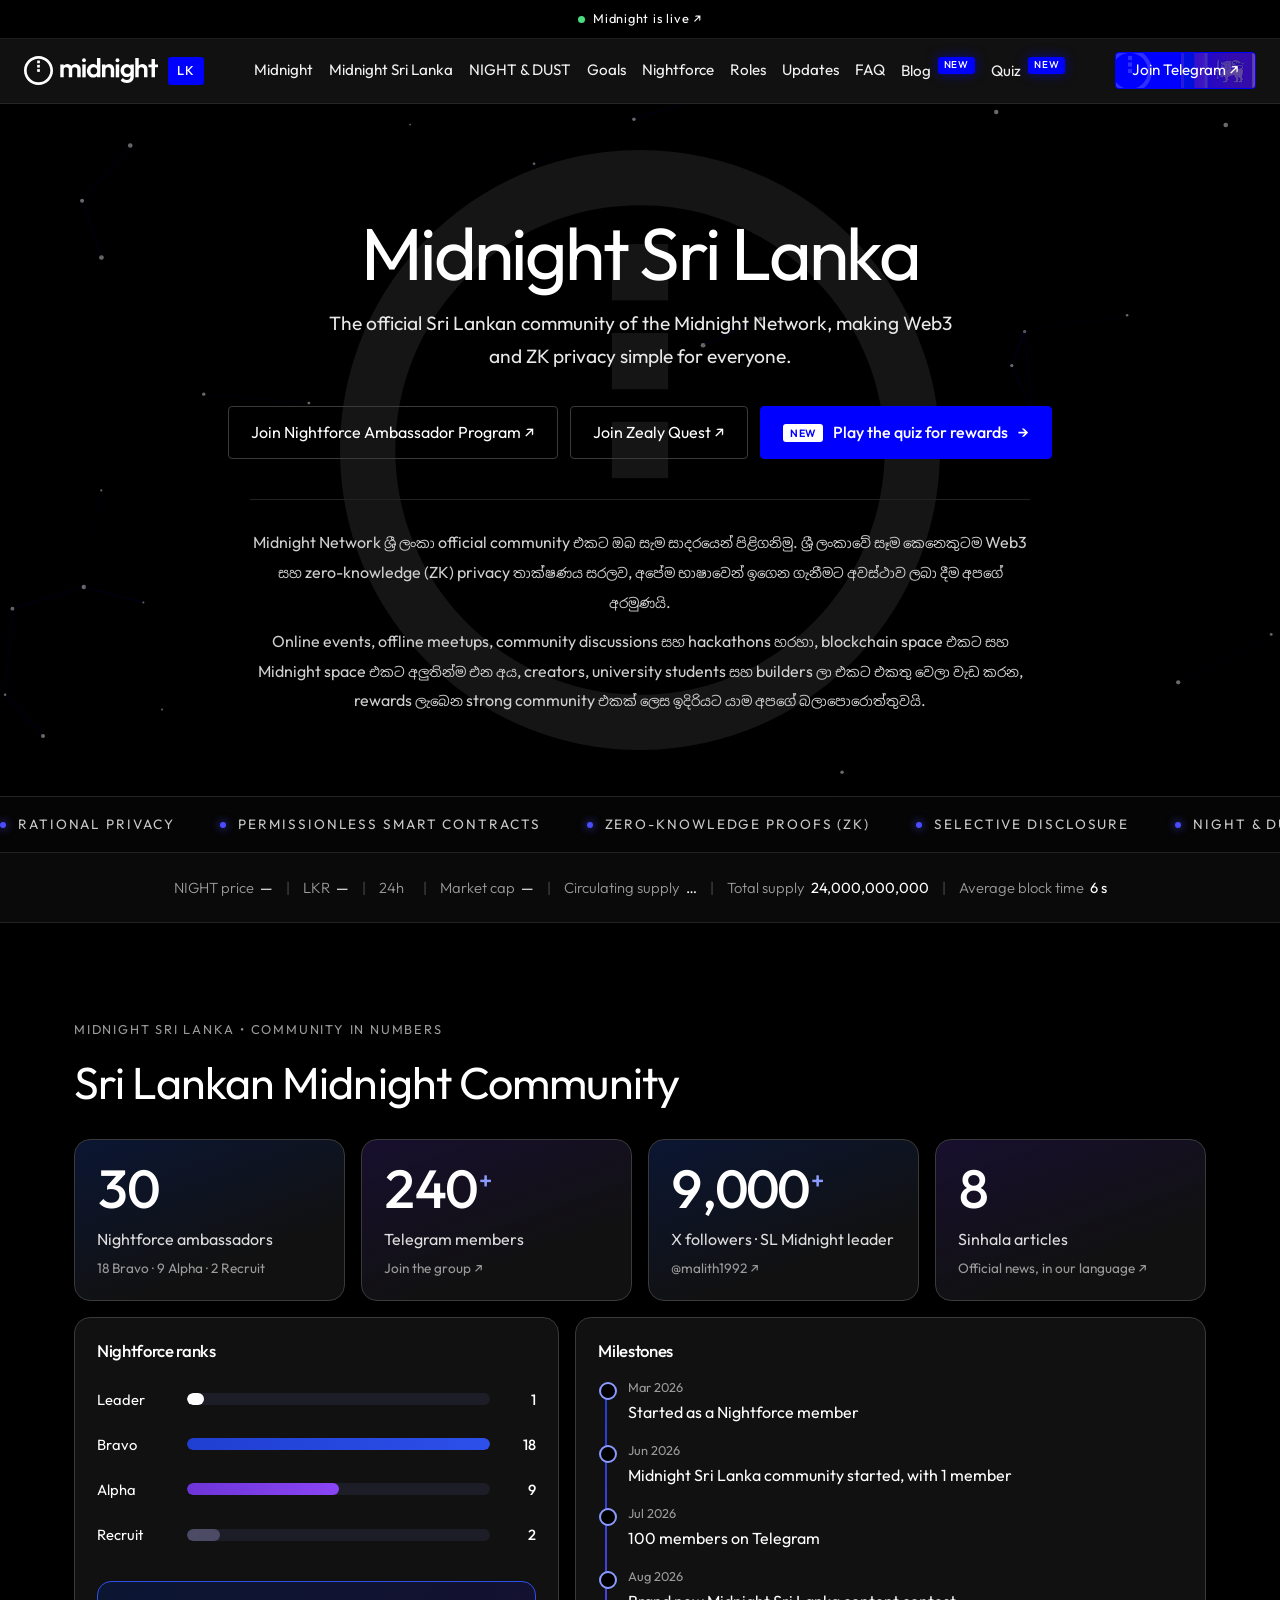
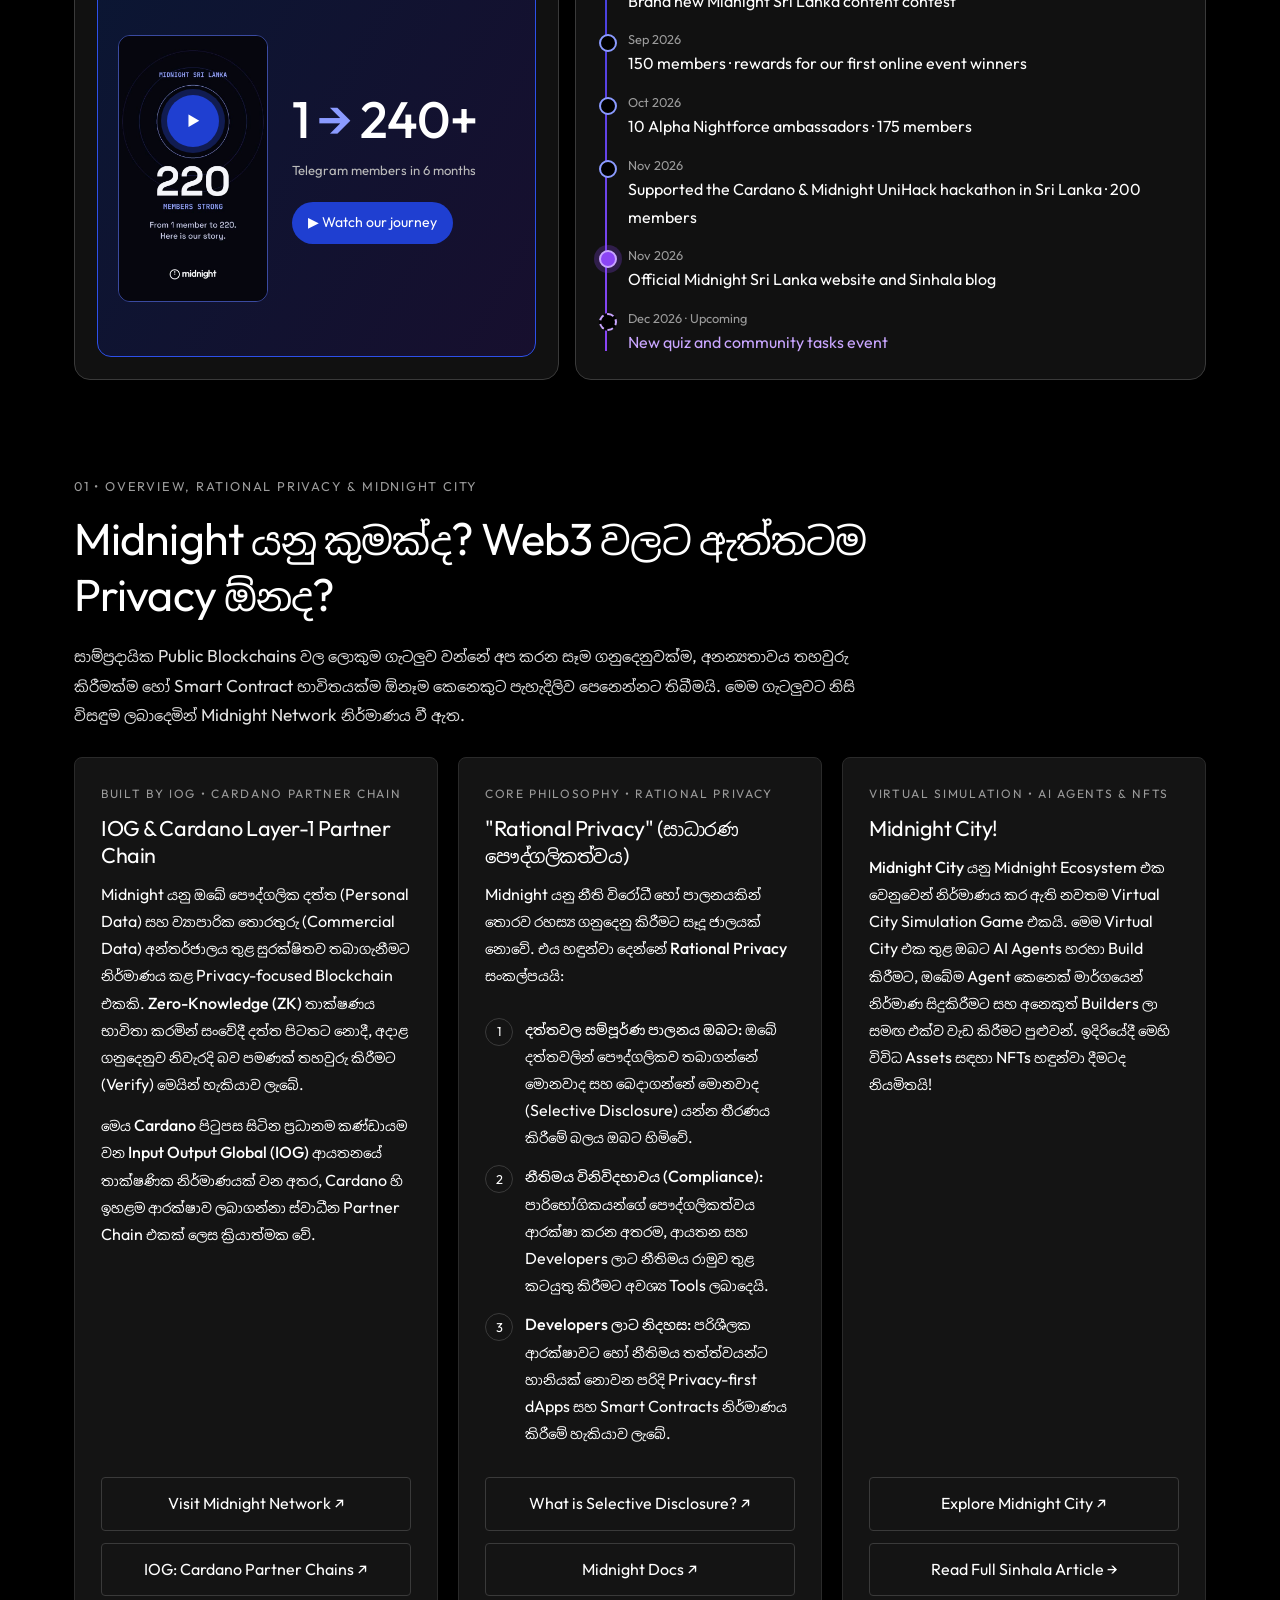
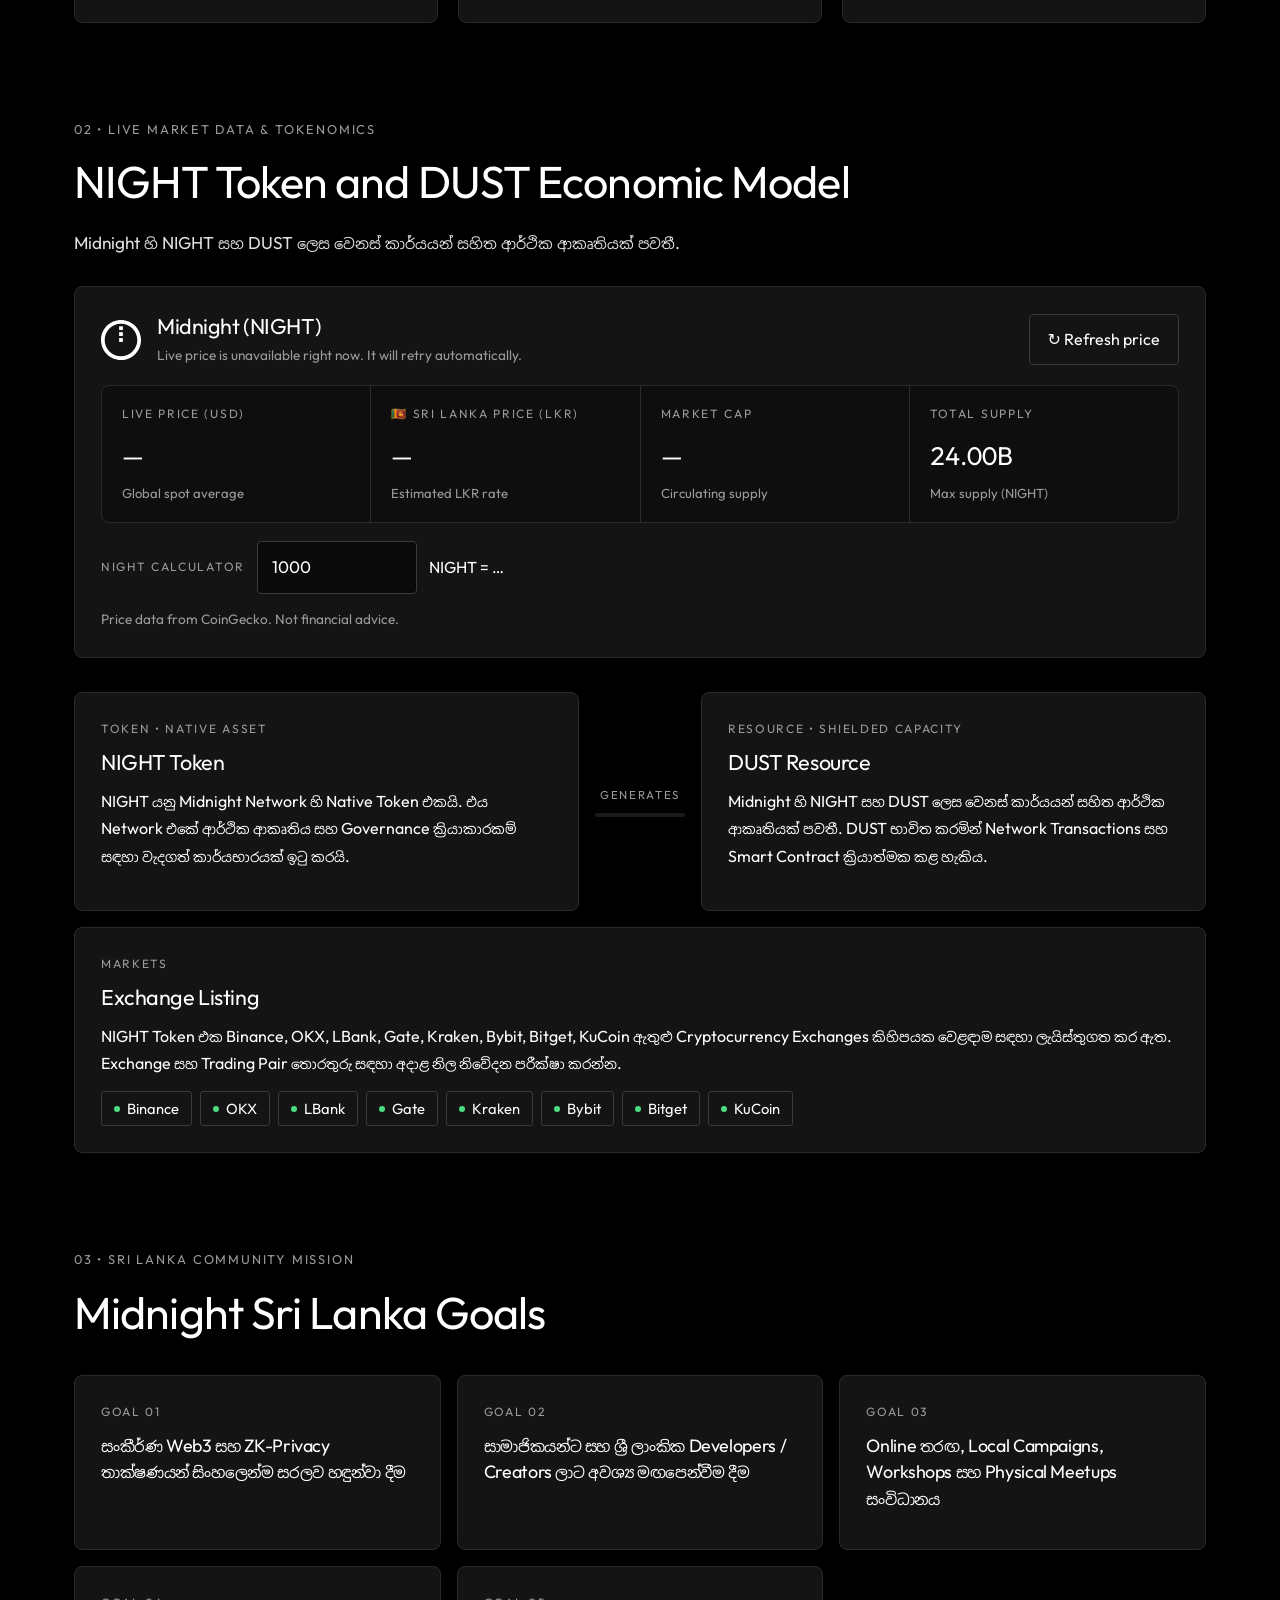
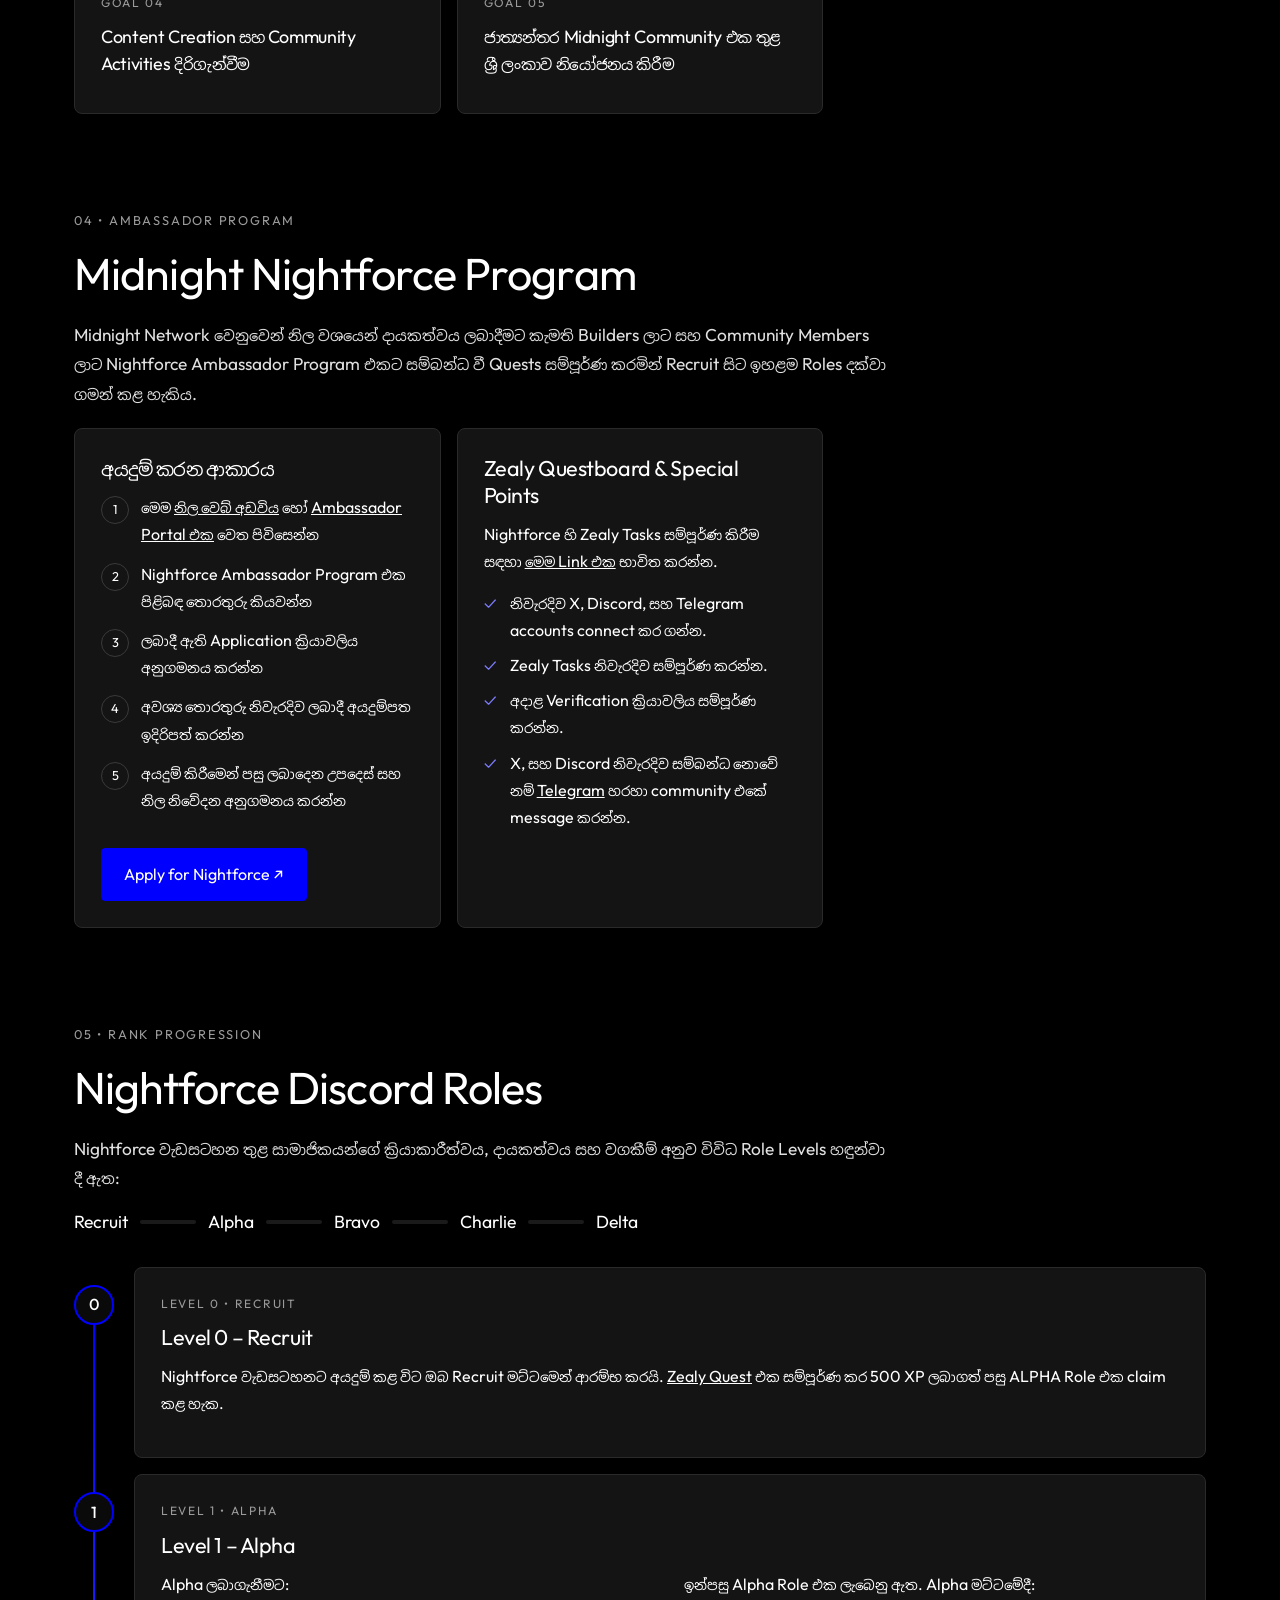
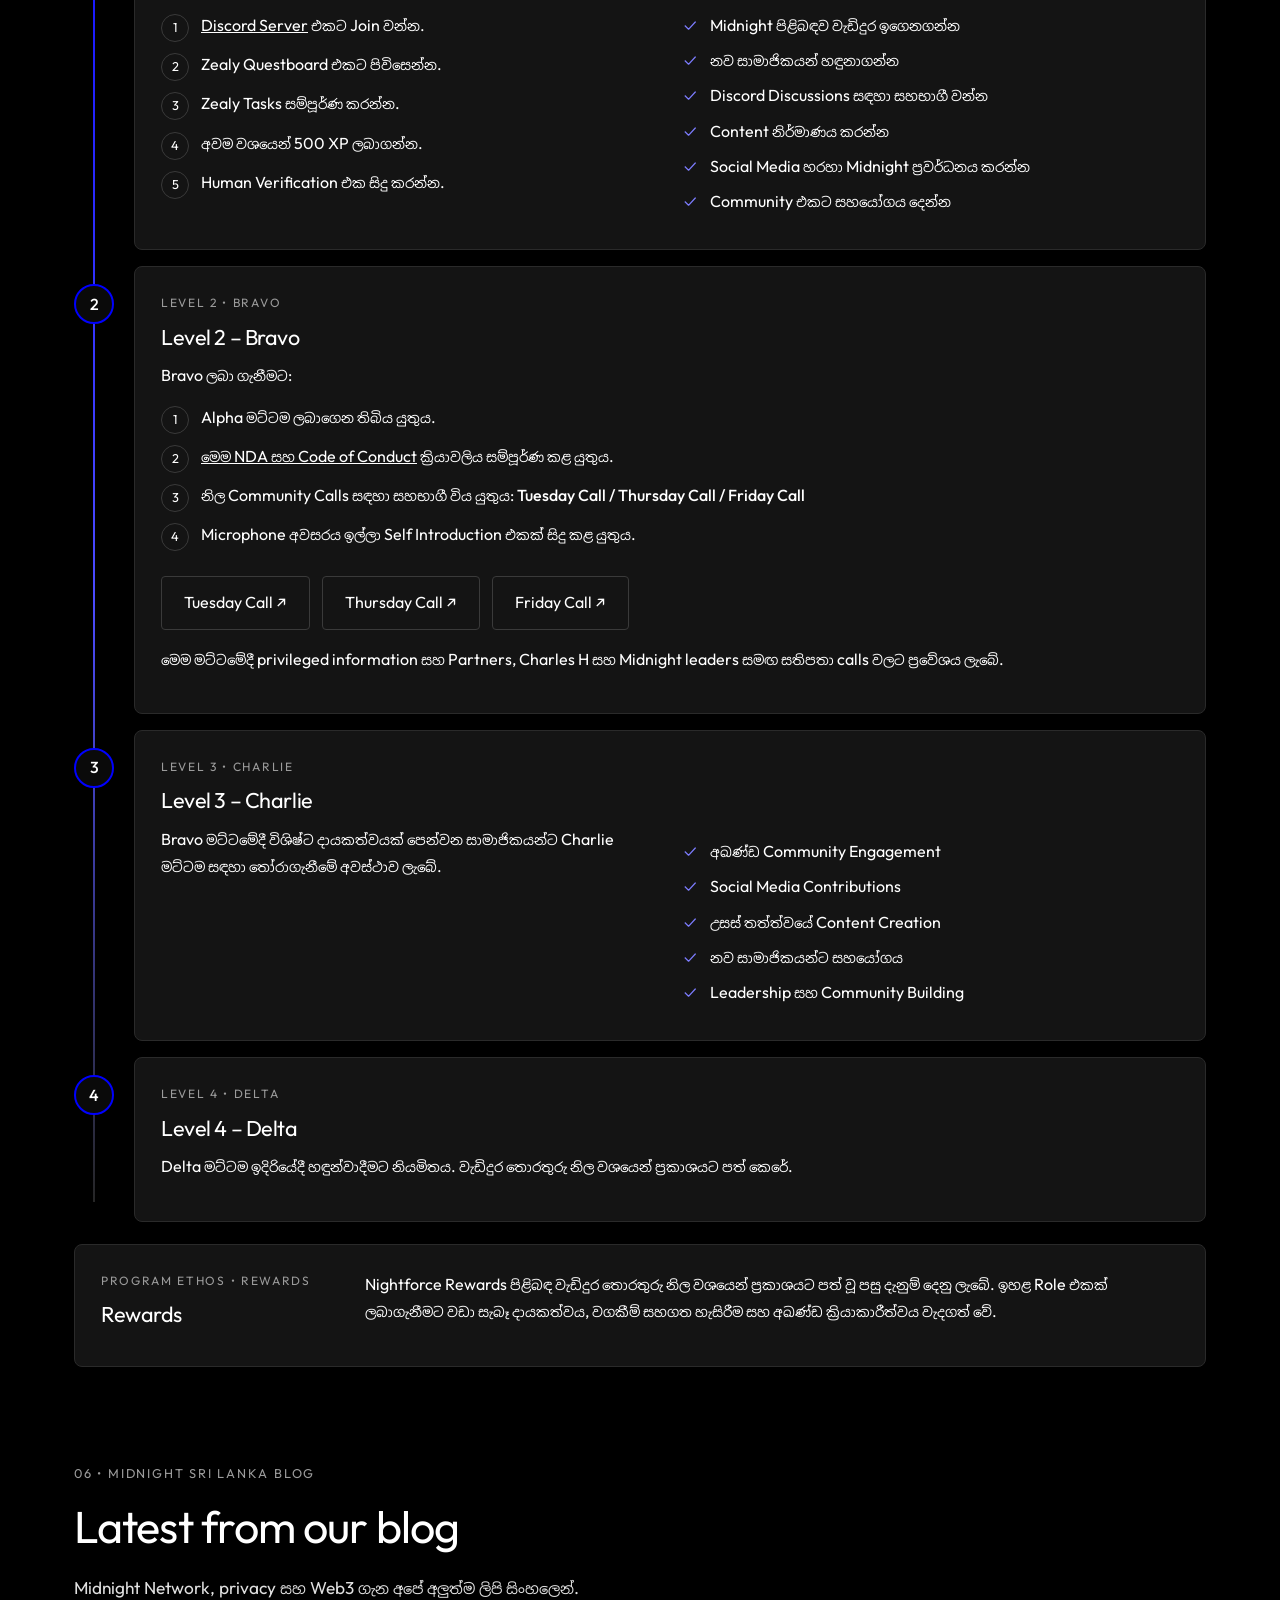
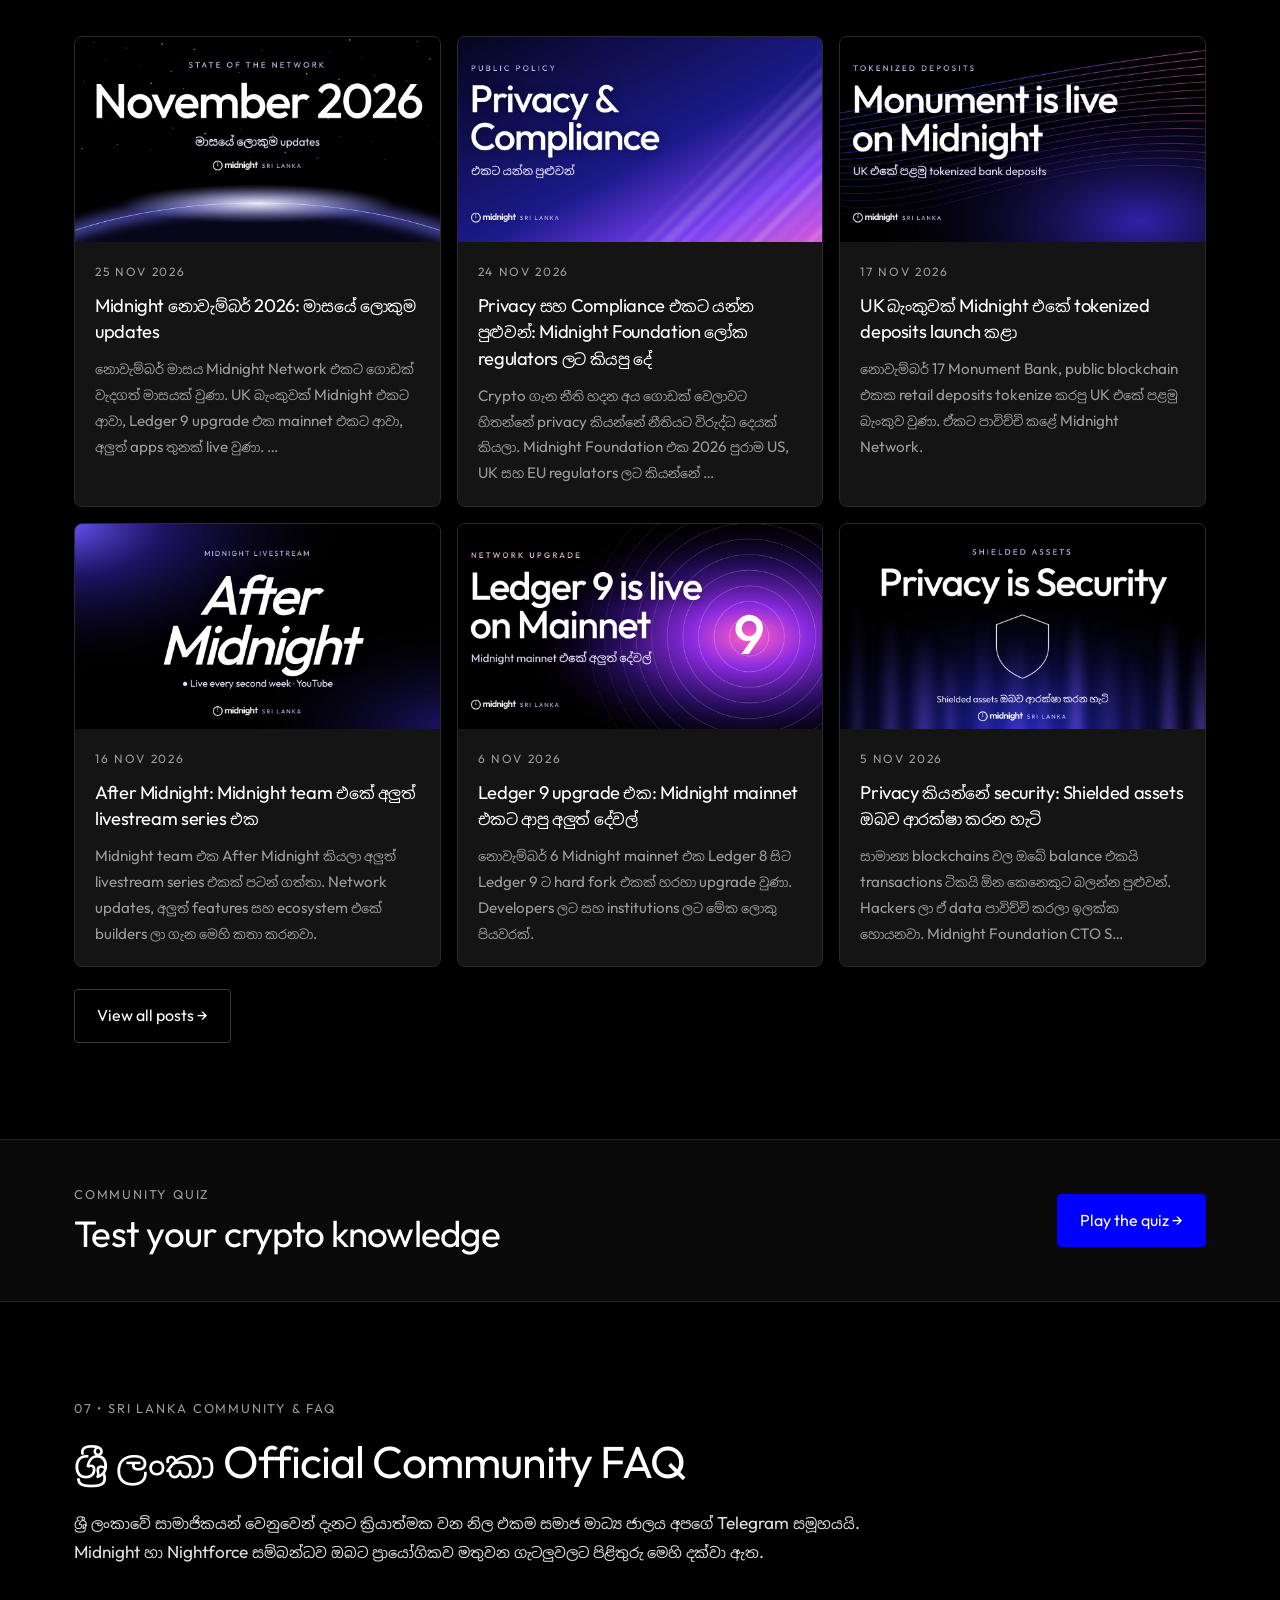
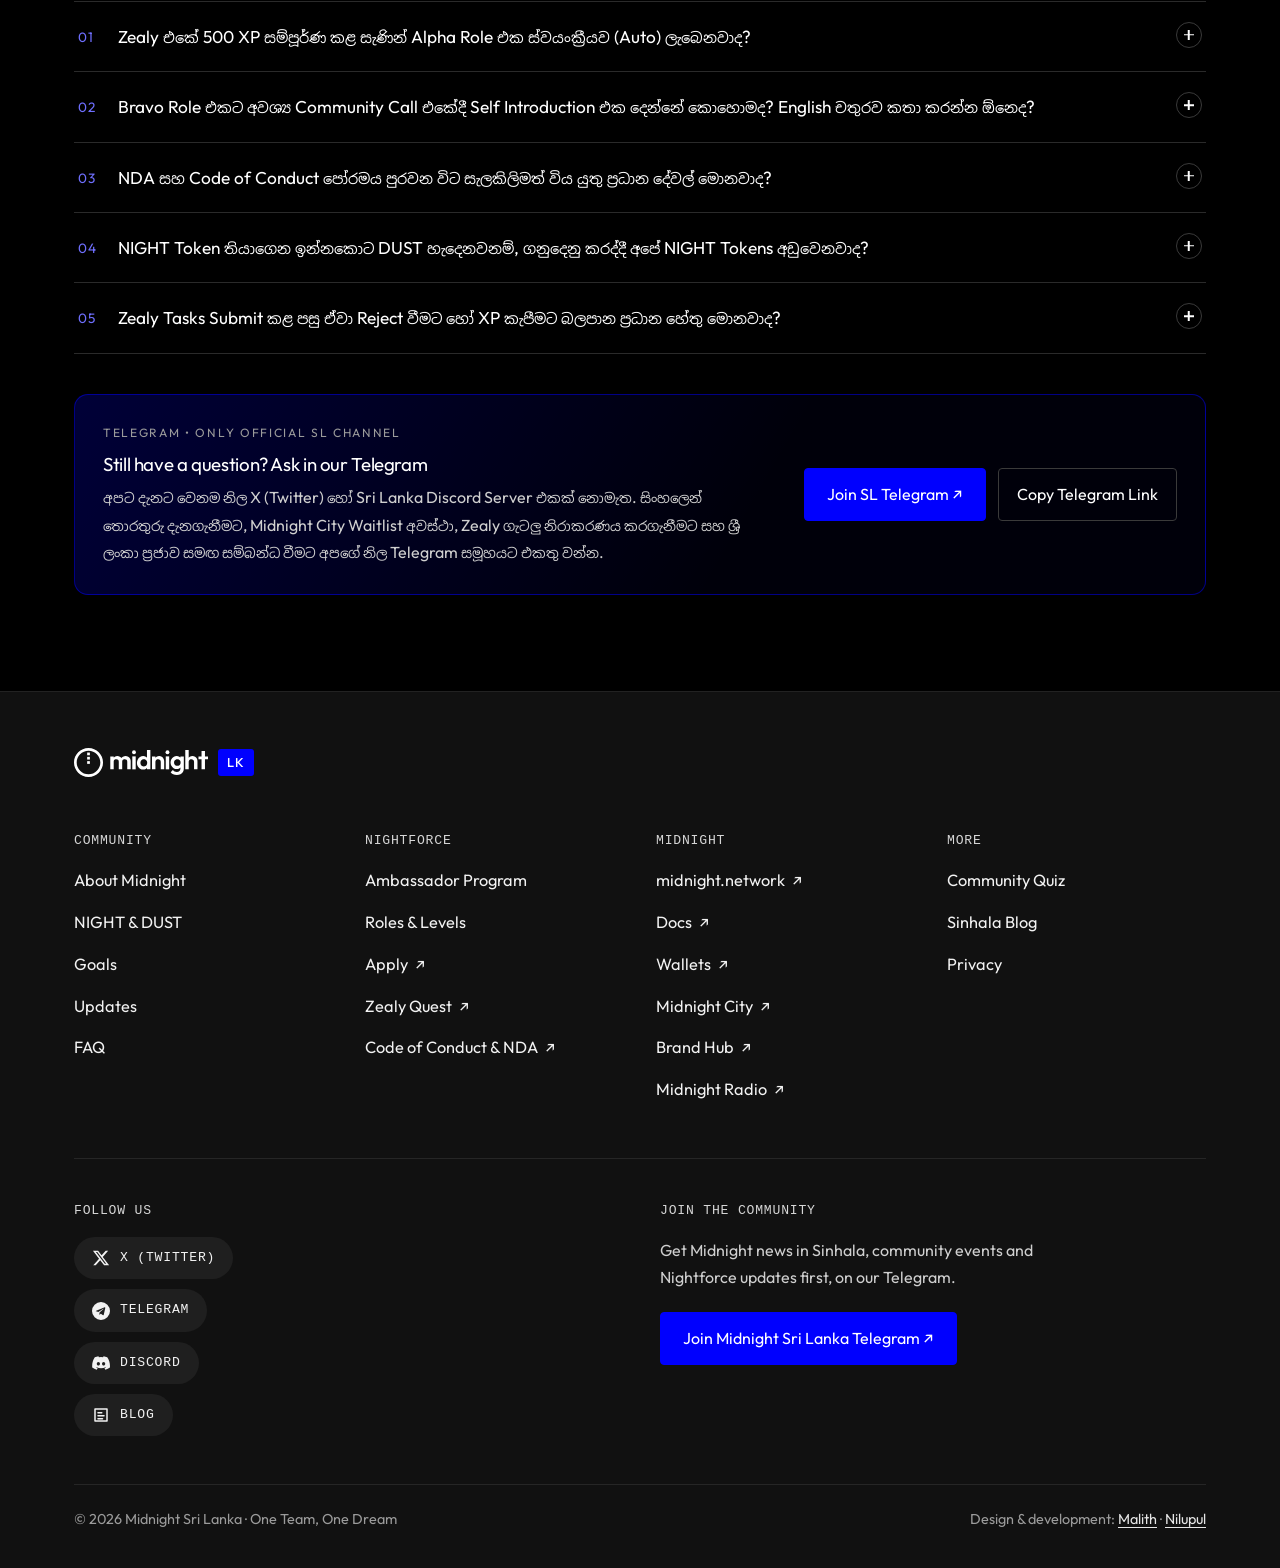
==== commit af53a161: "Preview: remove Also on X link Co-Authored-By: Claude Opus 5.5 <noreply@anthropic.com> Claude-Sessio" ====
--- a/index.html
+++ b/index.html
@@ -308,7 +308,7 @@
       <div class="rk"><span>Bravo</span><span class="tr"><i data-w="100" style="background:linear-gradient(90deg,#1f3fd1,#2d50ea)"></i></span><b>18</b></div>
       <div class="rk"><span>Alpha</span><span class="tr"><i data-w="50" style="background:linear-gradient(90deg,#6d35d8,#8b45f5)"></i></span><b>9</b></div>
       <div class="rk"><span>Recruit</span><span class="tr"><i data-w="11" style="background:#4b4b66"></i></span><b>2</b></div>
-      <div class="vid"><button type="button" class="vbtn" id="vOpen" aria-label="Play our journey video"><img src="/assets/video/sl-journey.jpg" alt="" loading="lazy"><span class="pl">&#9654;</span></button><div class="vtx"><span class="big">1 <i>→</i> 240+</span><span class="cap">Telegram members in 6 months</span><span class="row"><button type="button" class="vgo" id="vOpen2">&#9654; Watch our journey</button><a href="https://x.com/malith1992/status/2123863372328526207" target="_blank" rel="noopener">Also on X ↗</a></span></div></div>
+      <div class="vid"><button type="button" class="vbtn" id="vOpen" aria-label="Play our journey video"><img src="/assets/video/sl-journey.jpg" alt="" loading="lazy"><span class="pl">&#9654;</span></button><div class="vtx"><span class="big">1 <i>→</i> 240+</span><span class="cap">Telegram members in 6 months</span><span class="row"><button type="button" class="vgo" id="vOpen2">&#9654; Watch our journey</button></span></div></div>
       <dialog class="vdlg" id="vDlg" aria-label="Midnight Sri Lanka journey video"><button type="button" class="vx" id="vClose" aria-label="Close">✕</button><video id="vVid" controls playsinline preload="none" poster="/assets/video/sl-journey.jpg"><source src="/assets/video/sl-journey.mp4" type="video/mp4"></video></dialog>
     </div>
     <div class="box"><h3>Milestones</h3>
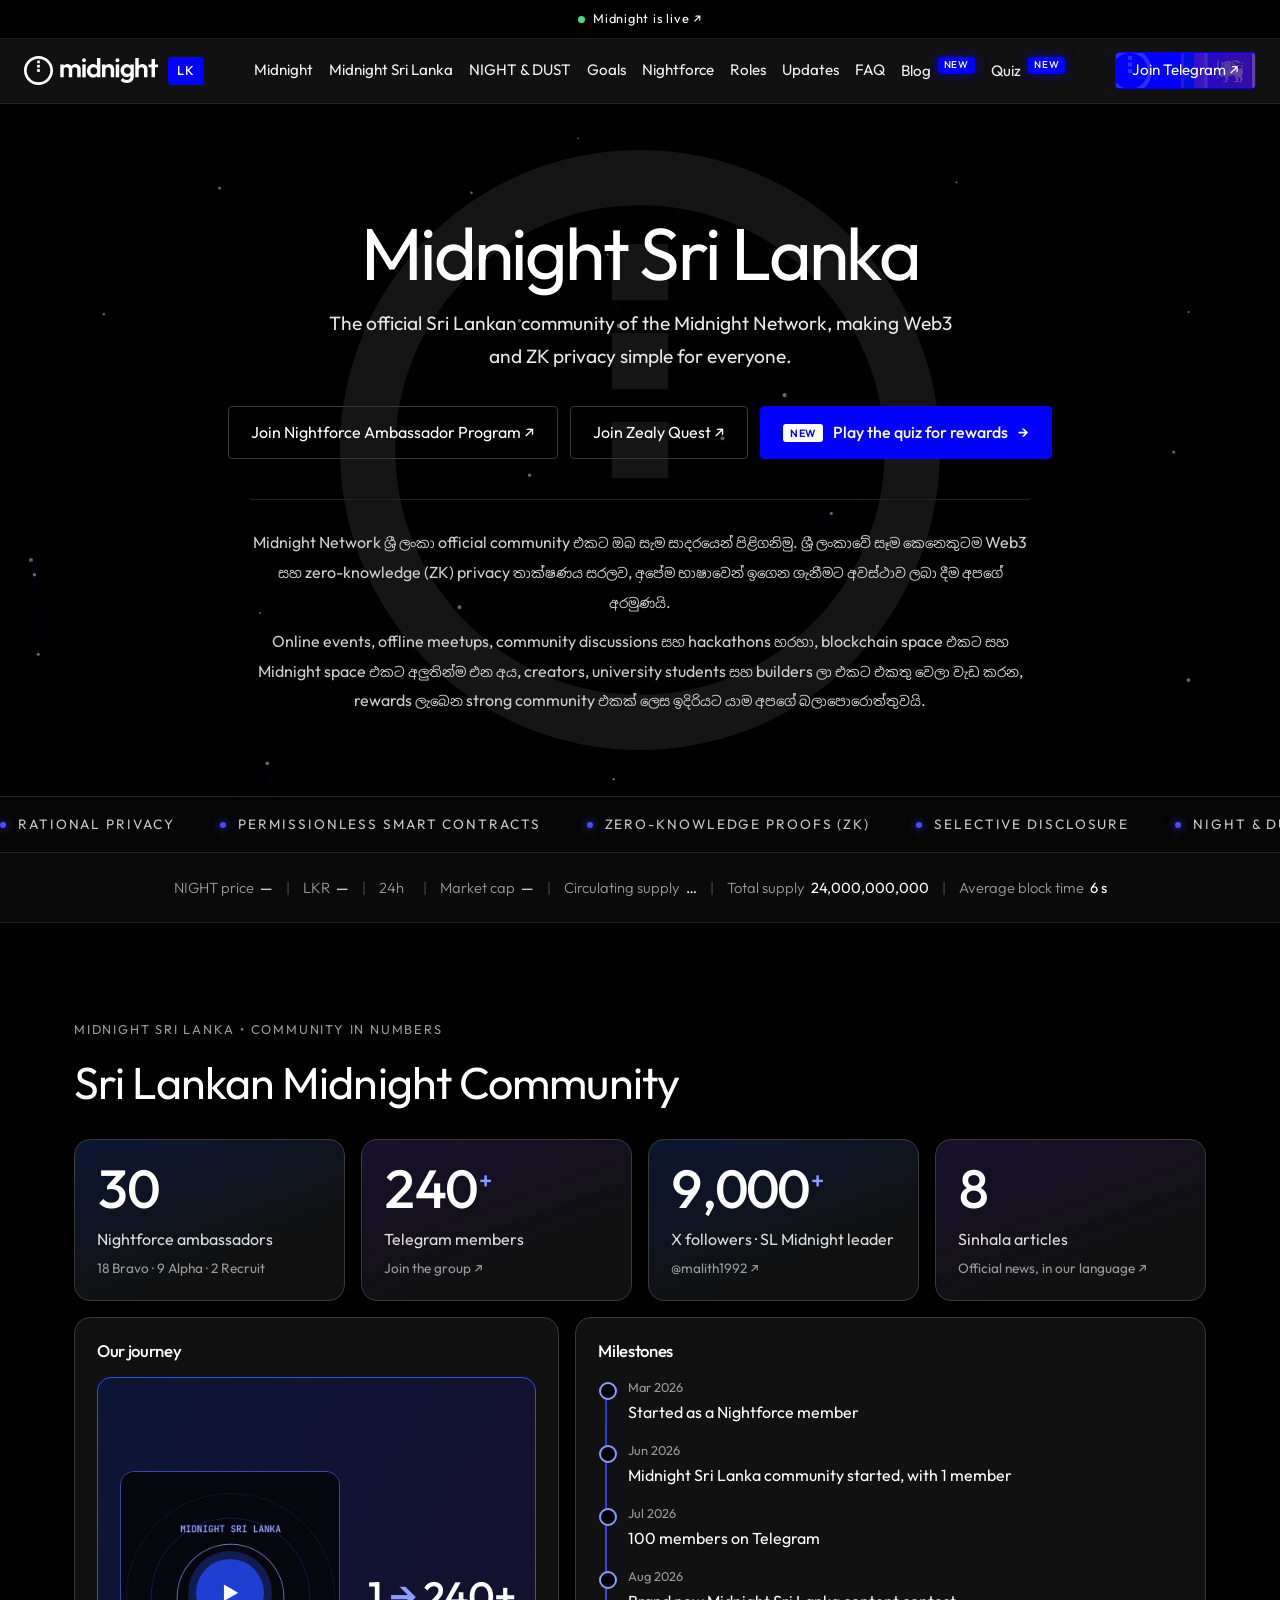
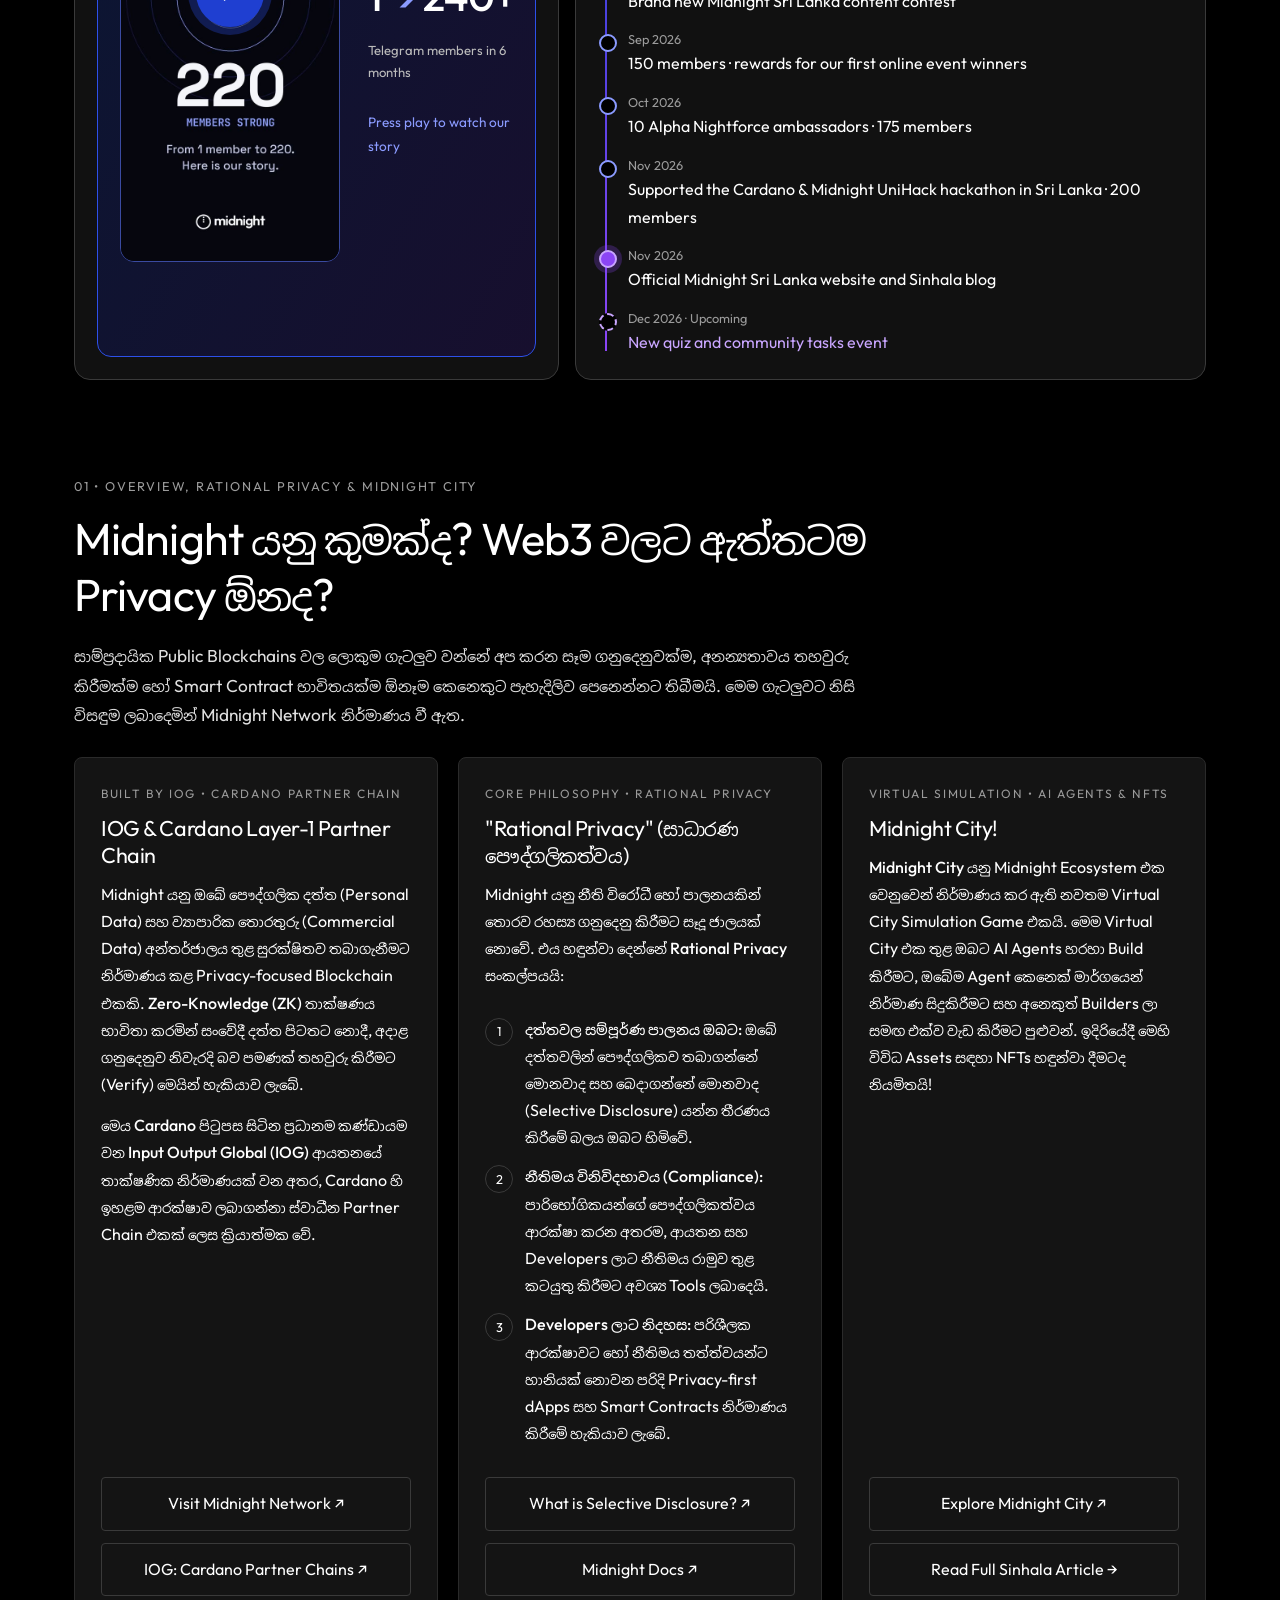
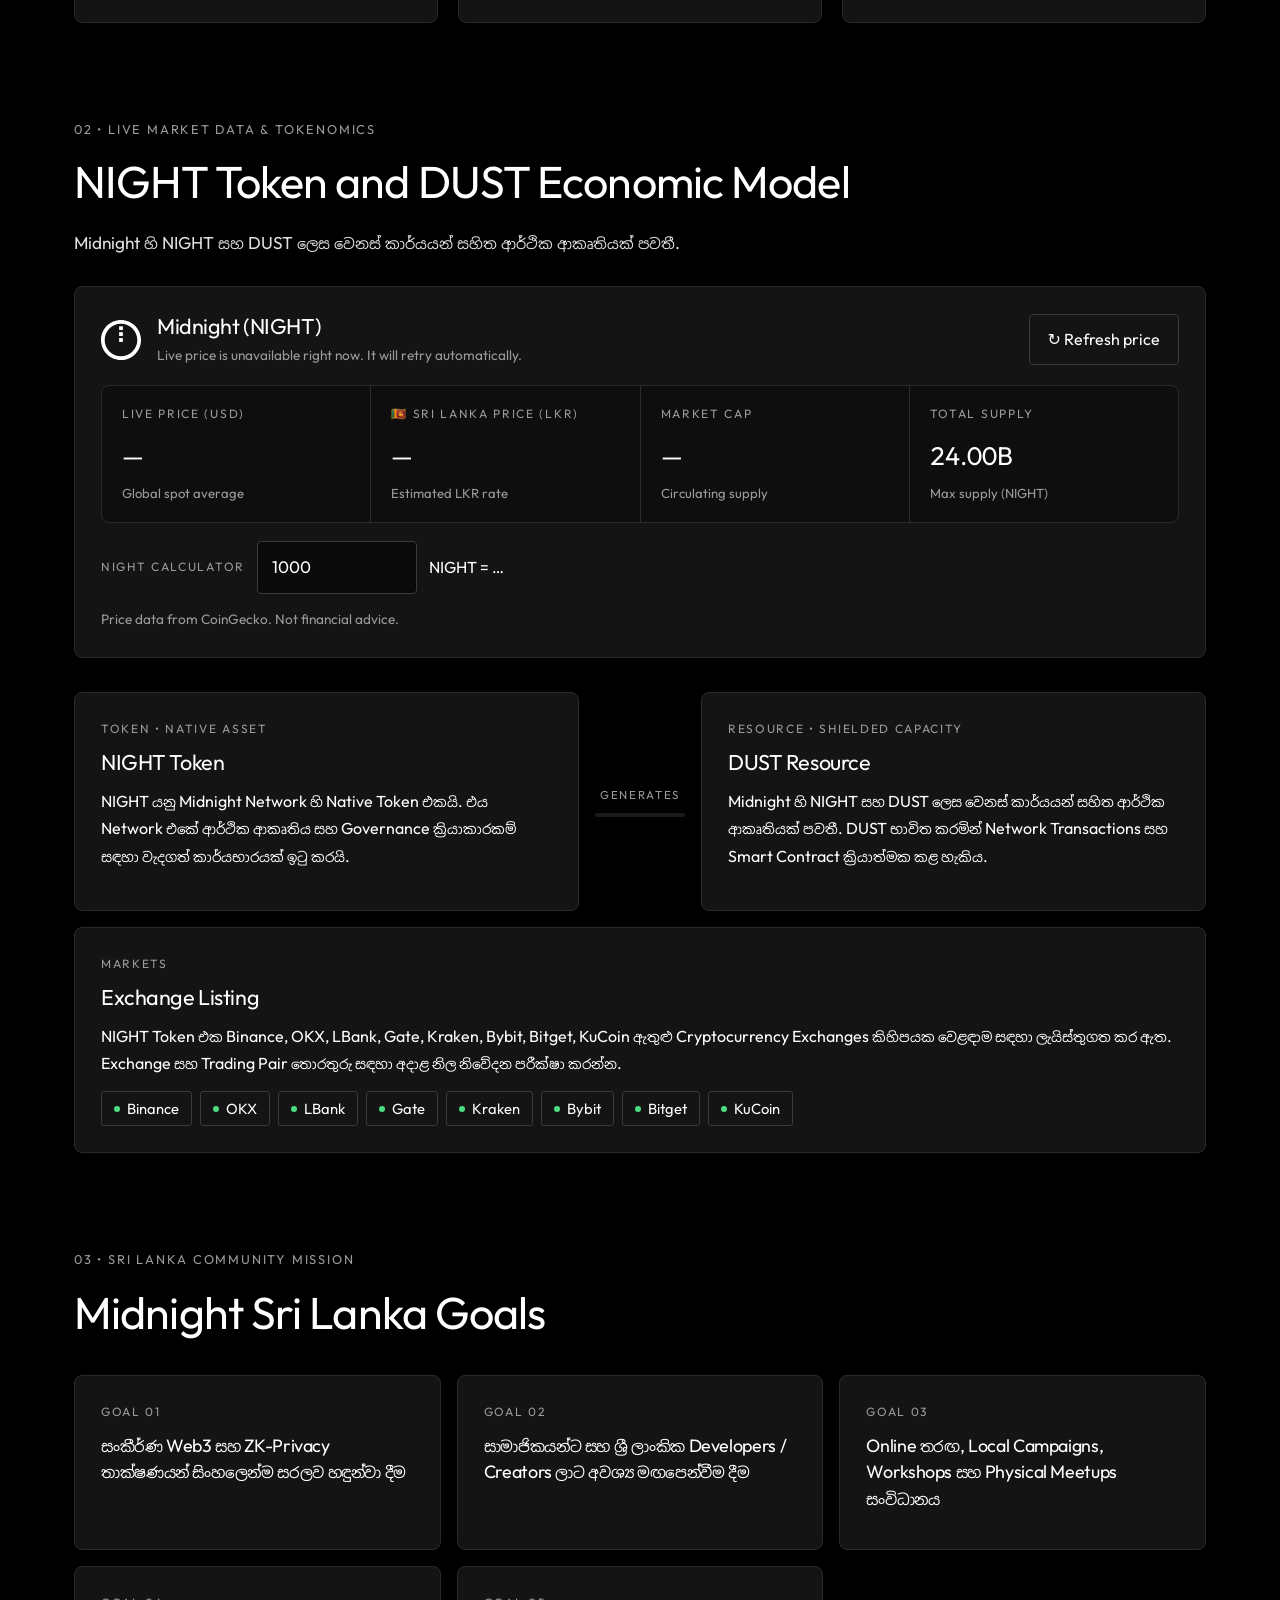
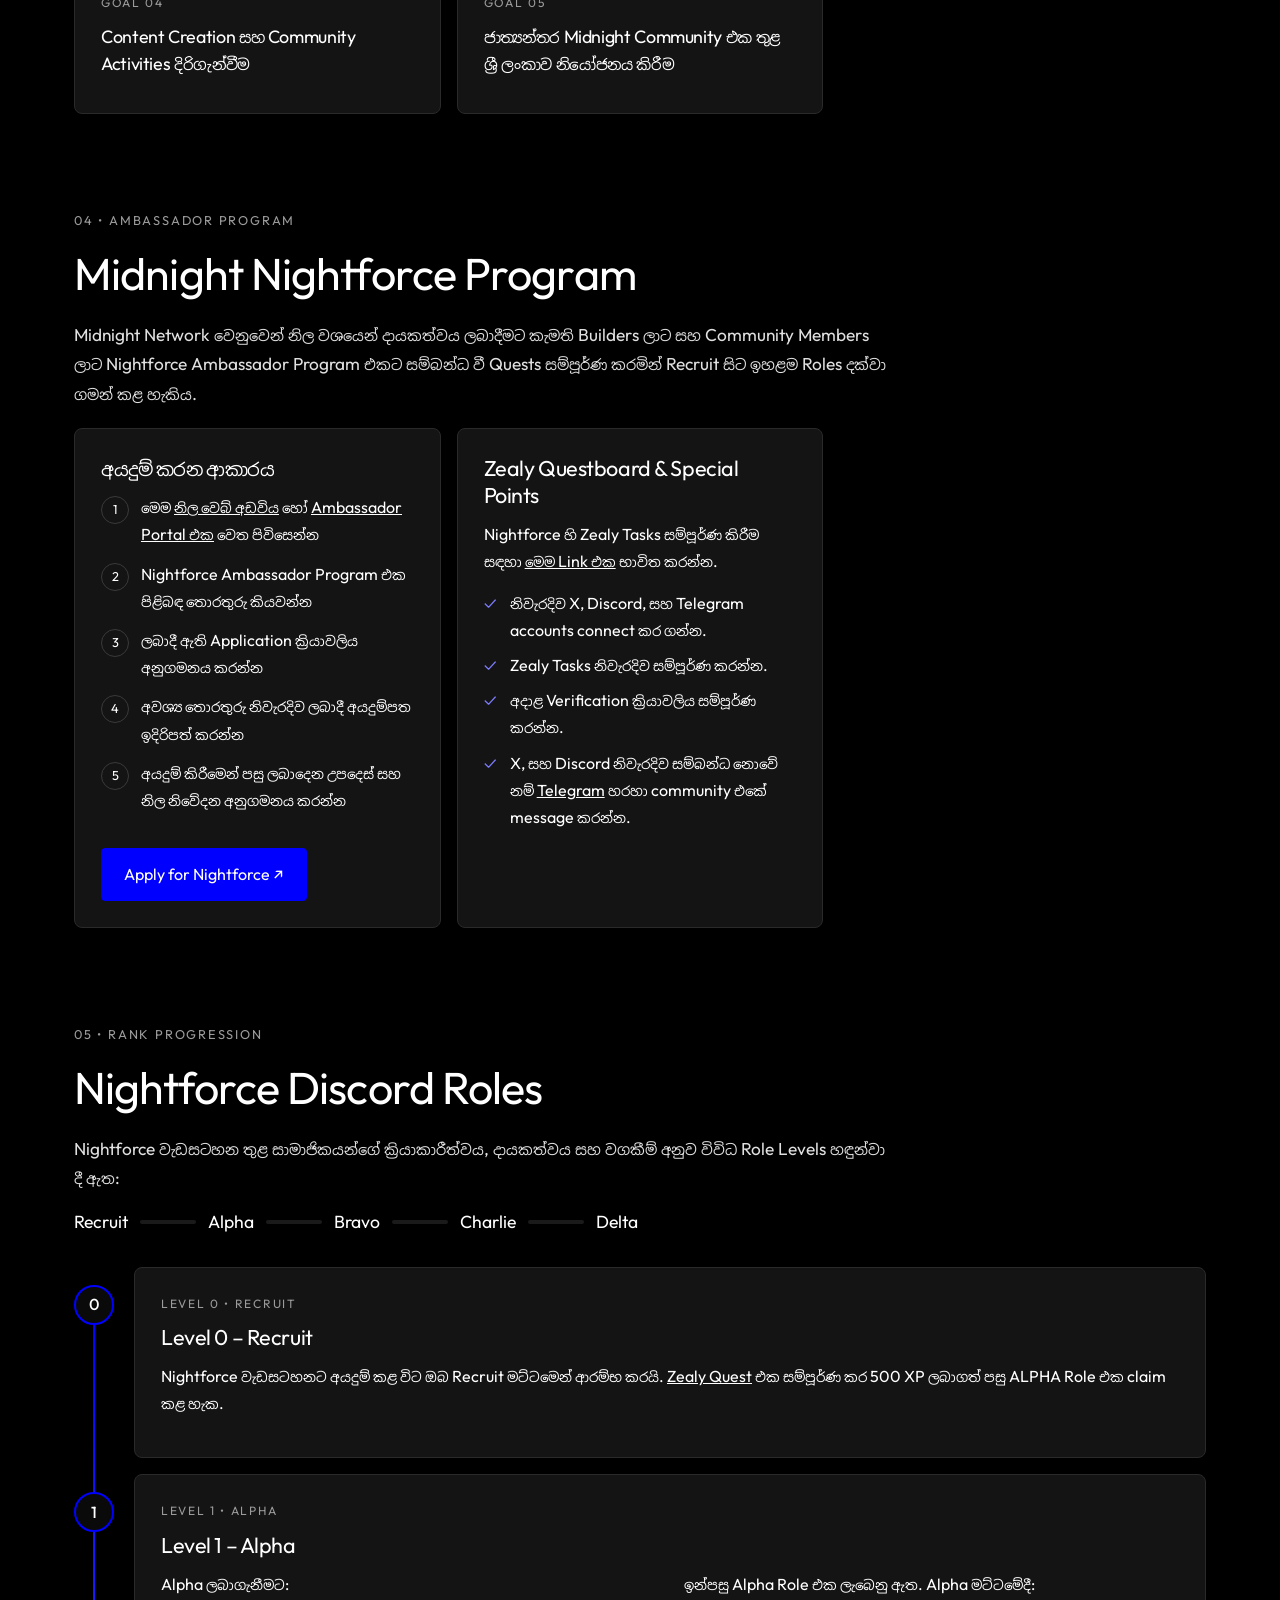
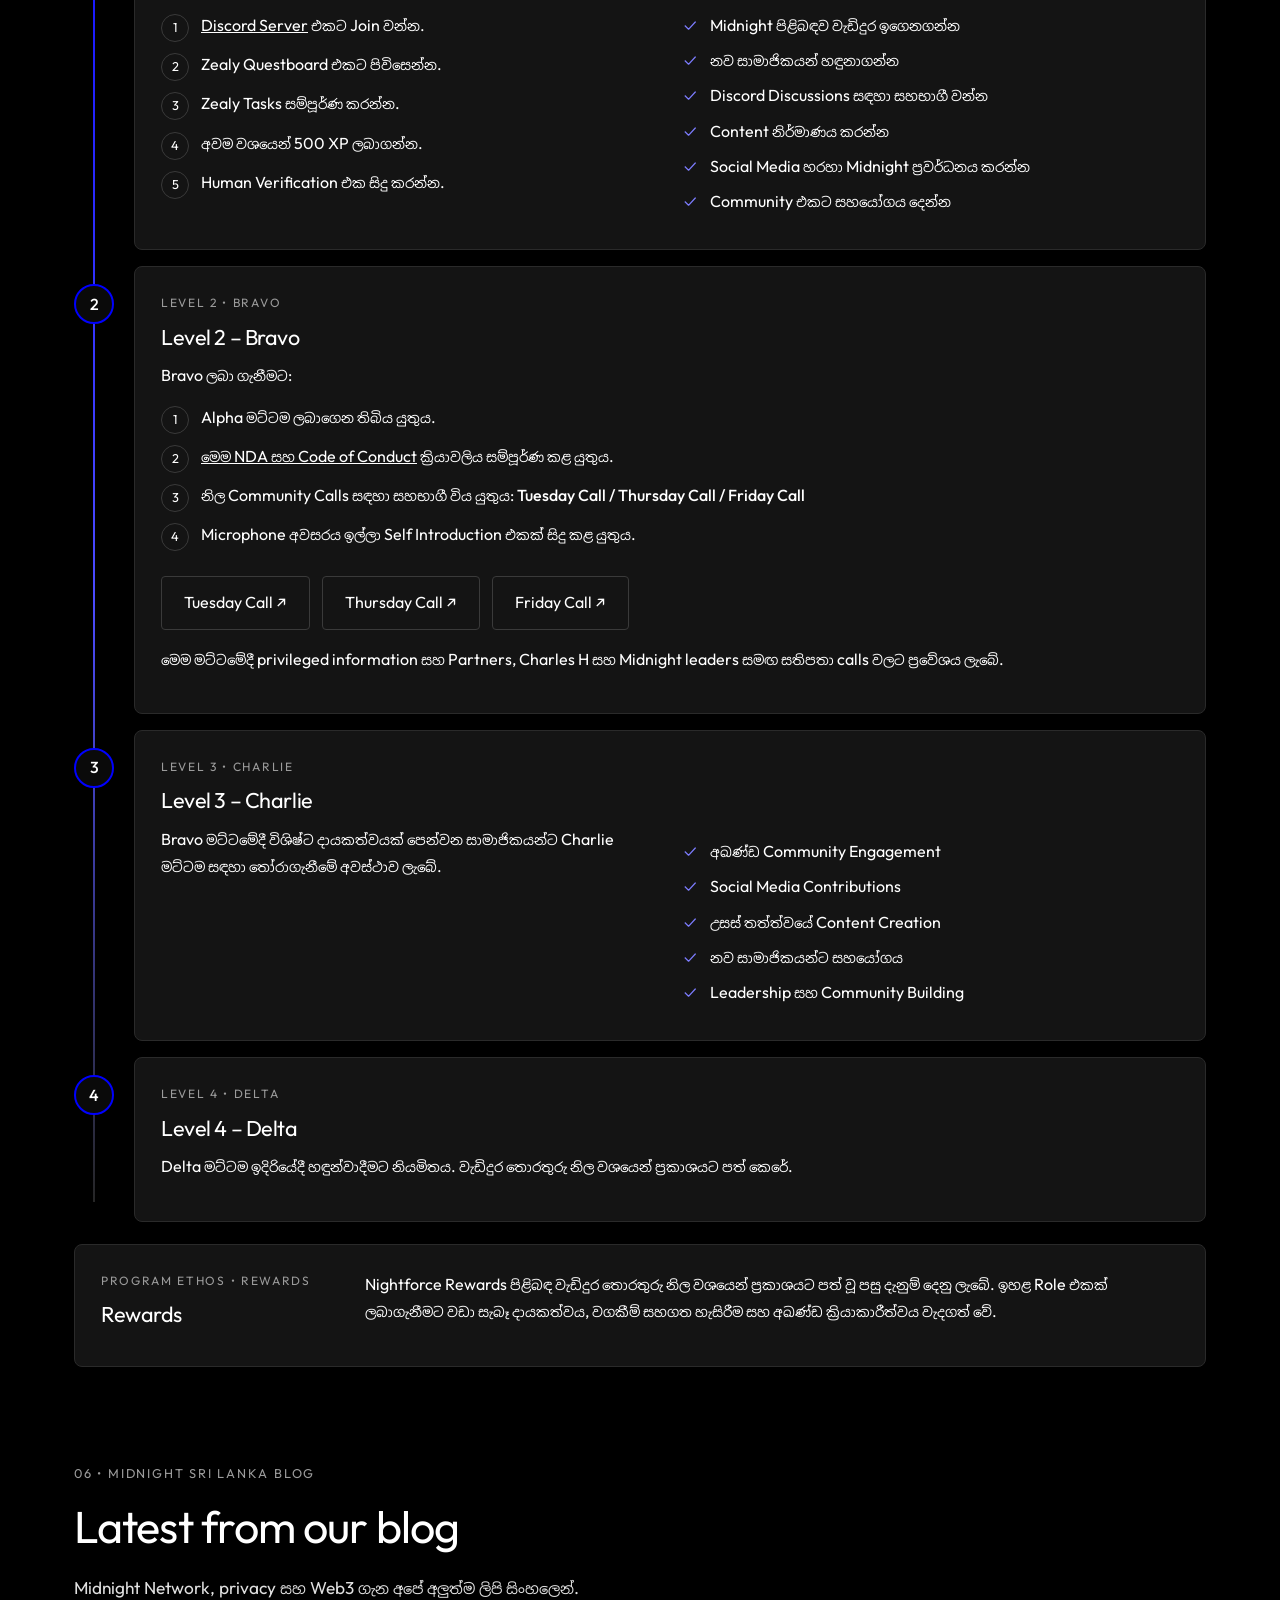
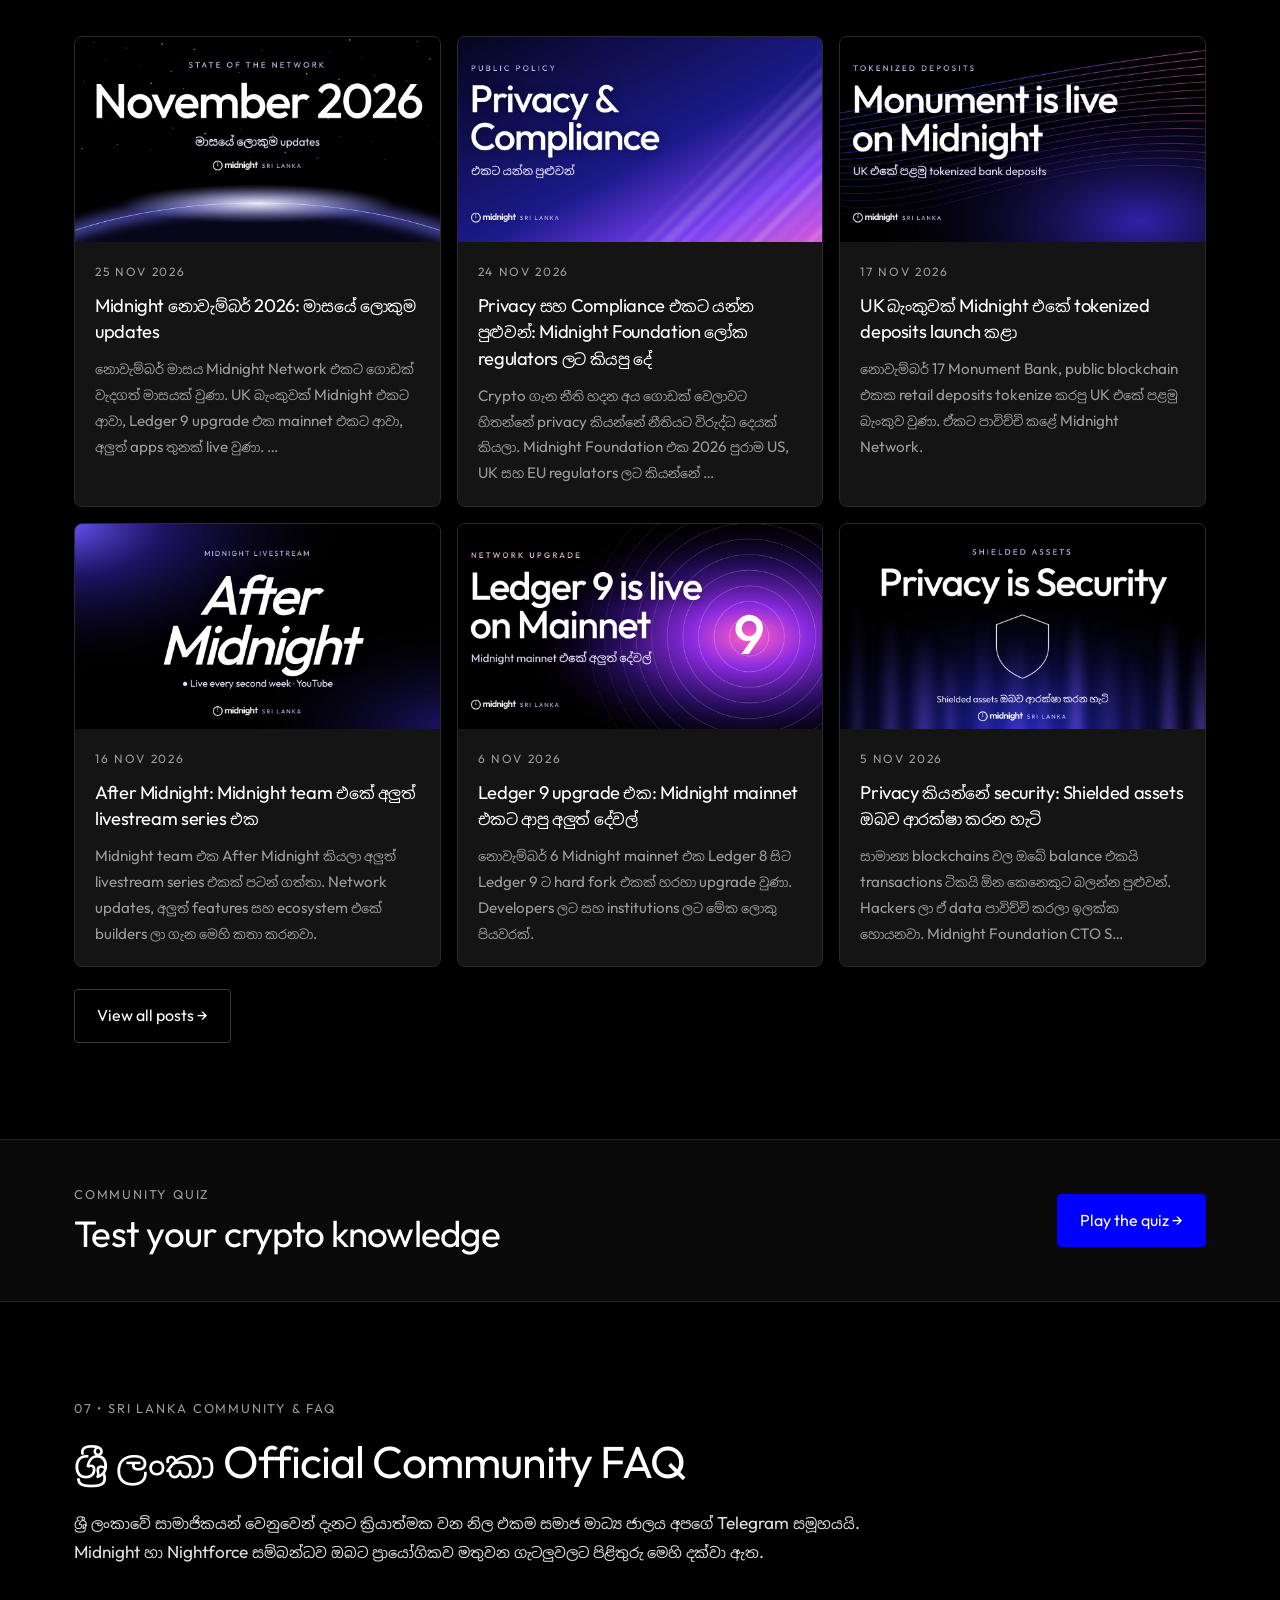
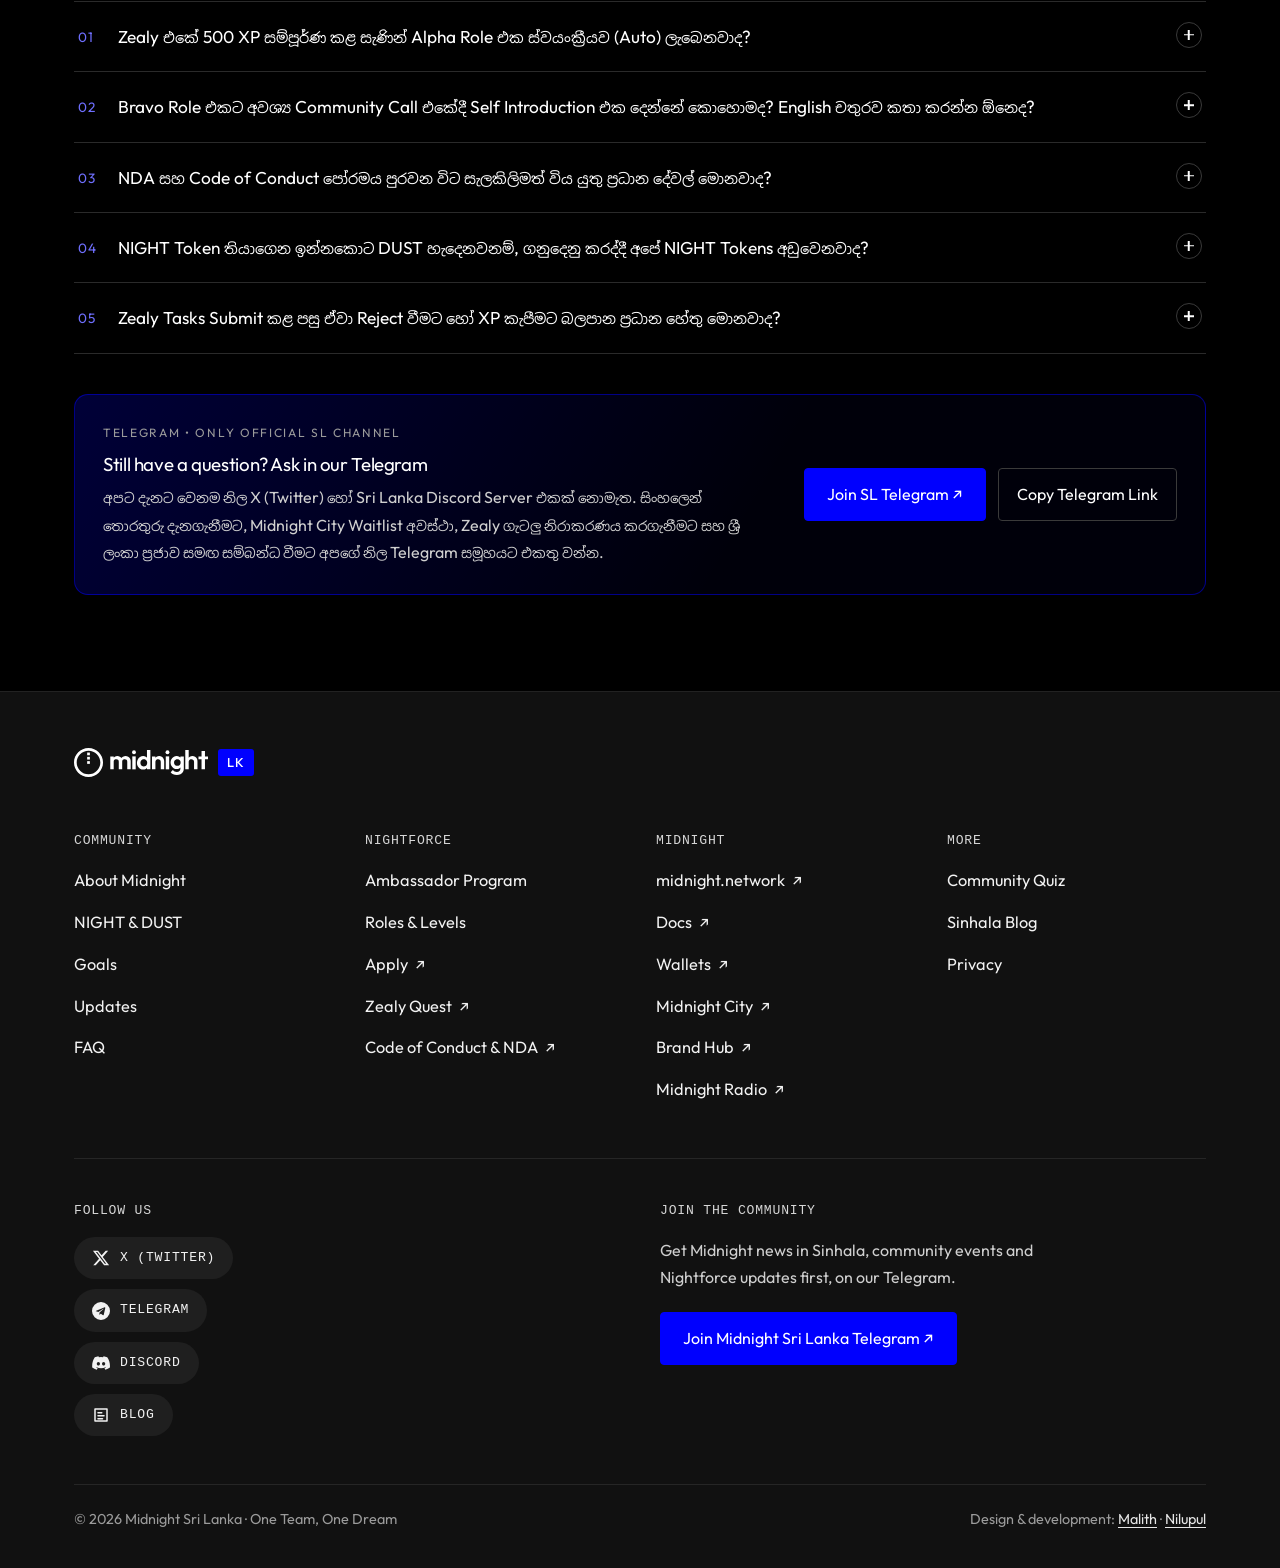
==== commit 4444cea4: "Preview: inline journey video, ranks chart removed Co-Authored-By: Claude Opus 5.5 <noreply@anthropi" ====
--- a/index.html
+++ b/index.html
@@ -292,6 +292,17 @@
 .vdlg video{width:100%;max-height:86vh;border-radius:14px;background:#000;display:block}
 .vdlg .vx{position:absolute;top:-44px;right:0;width:36px;height:36px;border-radius:50%;border:1px solid #444;background:#111;color:#fff;cursor:pointer;font-size:1rem}
 @media (max-width:640px){#community .vbtn{width:110px}#community .vid{gap:16px;padding:16px}}
+#community .jv2{display:flex;flex-direction:column}
+#community .vwrap{flex:1;display:flex;align-items:center;gap:28px;padding:22px;border-radius:14px;border:1px solid #2d50ea;background:linear-gradient(120deg,#0b1633,#170f2e)}
+#community .vplay{position:relative;flex:none;width:min(380px,56%);aspect-ratio:9/16;border-radius:14px;overflow:hidden;border:1px solid #3a4aa0;background:#000}
+#community .vplay video{width:100%;height:100%;object-fit:cover;display:block;background:#000}
+#community .vbig{position:absolute;inset:0;border:0;background:transparent;cursor:pointer;display:block;padding:0}#community .vbig span{position:absolute;left:50%;top:31%;transform:translate(-50%,-50%)}#community .vbig:hover span{transform:translate(-50%,-50%) scale(1.08)}
+#community .vbig span{display:grid;place-items:center;width:68px;height:68px;border-radius:50%;background:#1f3fd1;color:#fff;font-size:1.3rem;box-shadow:0 0 0 8px rgba(45,80,234,.3);transition:transform .2s}
+#community .vbig:hover span{background:#2d50ea}
+#community .vbig[hidden]{display:none}
+#community .vwrap .big{white-space:nowrap;font-size:clamp(2rem,3.2vw,2.9rem);font-weight:500;letter-spacing:-.02em;line-height:1;display:block}#community .vwrap .big i{font-style:normal;color:#8b9bff}
+#community .vwrap .cap{display:block;color:#bbb;margin-top:12px}#community .vwrap .hint{display:block;color:#8b9bff;font-size:.85rem;margin-top:18px}
+@media (max-width:640px){#community .vwrap{flex-direction:column;align-items:stretch;padding:16px;gap:18px}#community .vplay{width:100%;max-width:340px;margin:0 auto}#community .vtx{text-align:center}}
 </style>
 <section class="block" id="community"><div class="wrap">
   <span class="label">Midnight Sri Lanka • Community in numbers</span>
@@ -303,13 +314,11 @@
     <a class="cnc" href="/blog/" style="text-decoration:none;color:inherit"><div class="cnn" data-to="8">0</div><div class="cnl">Sinhala articles</div><div class="cns">Official news, in our language ↗</div></a>
   </div>
   <div class="cn2">
-    <div class="box"><h3>Nightforce ranks</h3>
-      <div class="rk"><span>Leader</span><span class="tr"><i data-w="5.5" style="background:#fff"></i></span><b>1</b></div>
-      <div class="rk"><span>Bravo</span><span class="tr"><i data-w="100" style="background:linear-gradient(90deg,#1f3fd1,#2d50ea)"></i></span><b>18</b></div>
-      <div class="rk"><span>Alpha</span><span class="tr"><i data-w="50" style="background:linear-gradient(90deg,#6d35d8,#8b45f5)"></i></span><b>9</b></div>
-      <div class="rk"><span>Recruit</span><span class="tr"><i data-w="11" style="background:#4b4b66"></i></span><b>2</b></div>
-      <div class="vid"><button type="button" class="vbtn" id="vOpen" aria-label="Play our journey video"><img src="/assets/video/sl-journey.jpg" alt="" loading="lazy"><span class="pl">&#9654;</span></button><div class="vtx"><span class="big">1 <i>→</i> 240+</span><span class="cap">Telegram members in 6 months</span><span class="row"><button type="button" class="vgo" id="vOpen2">&#9654; Watch our journey</button></span></div></div>
-      <dialog class="vdlg" id="vDlg" aria-label="Midnight Sri Lanka journey video"><button type="button" class="vx" id="vClose" aria-label="Close">✕</button><video id="vVid" controls playsinline preload="none" poster="/assets/video/sl-journey.jpg"><source src="/assets/video/sl-journey.mp4" type="video/mp4"></video></dialog>
+    <div class="box jv2"><h3>Our journey</h3>
+      <div class="vwrap">
+        <div class="vplay"><video id="vVid" playsinline preload="none" poster="/assets/video/sl-journey.jpg"><source src="/assets/video/sl-journey.mp4" type="video/mp4"></video><button type="button" class="vbig" id="vBig" aria-label="Play our journey video"><span>&#9654;</span></button></div>
+        <div class="vtx"><span class="big">1 <i>→</i> 240+</span><span class="cap">Telegram members in 6 months</span><span class="hint">Press play to watch our story</span></div>
+      </div>
     </div>
     <div class="box"><h3>Milestones</h3>
       <ol class="tl">
@@ -327,11 +336,9 @@
   </div>
 </div></section>
 <script>
-(function(){var d=document.getElementById("vDlg");if(!d)return;var v=document.getElementById("vVid");
-function op(){if(d.showModal)d.showModal();else d.setAttribute("open","");try{v.play()}catch(e){}}
-function cl(){try{v.pause()}catch(e){}if(d.close)d.close();else d.removeAttribute("open")}
-document.getElementById("vOpen").onclick=op;document.getElementById("vOpen2").onclick=op;document.getElementById("vClose").onclick=cl;
-d.addEventListener("click",function(e){if(e.target===d)cl()});d.addEventListener("close",function(){try{v.pause()}catch(e){}})})();
+(function(){var v=document.getElementById("vVid"),b=document.getElementById("vBig");if(!v||!b)return;
+b.onclick=function(){v.controls=true;b.hidden=true;var p=v.play();if(p&&p.catch)p.catch(function(){b.hidden=false})};
+v.addEventListener("ended",function(){v.controls=false;b.hidden=false;try{v.currentTime=0;v.load()}catch(e){}})})();
 </script>
 <script>
 (function(){var s=document.getElementById("community");if(!s)return;var done=false;
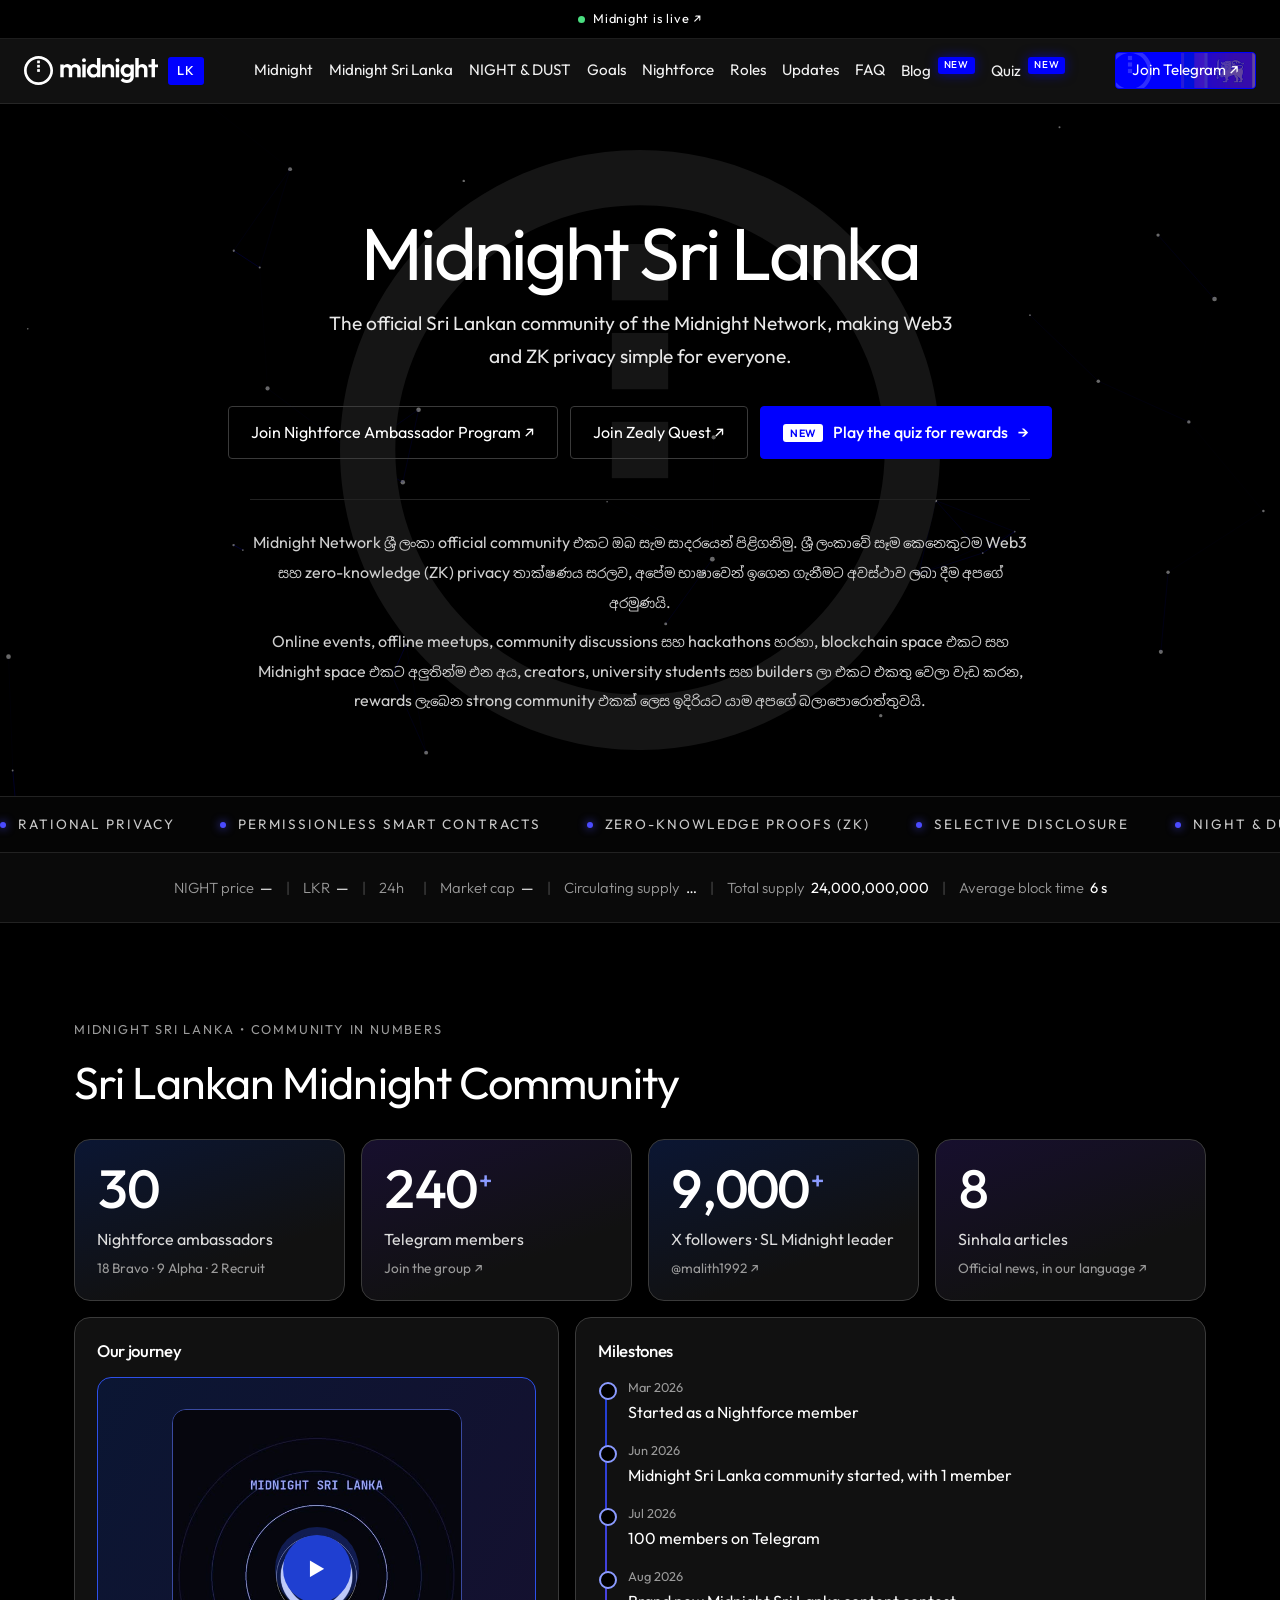
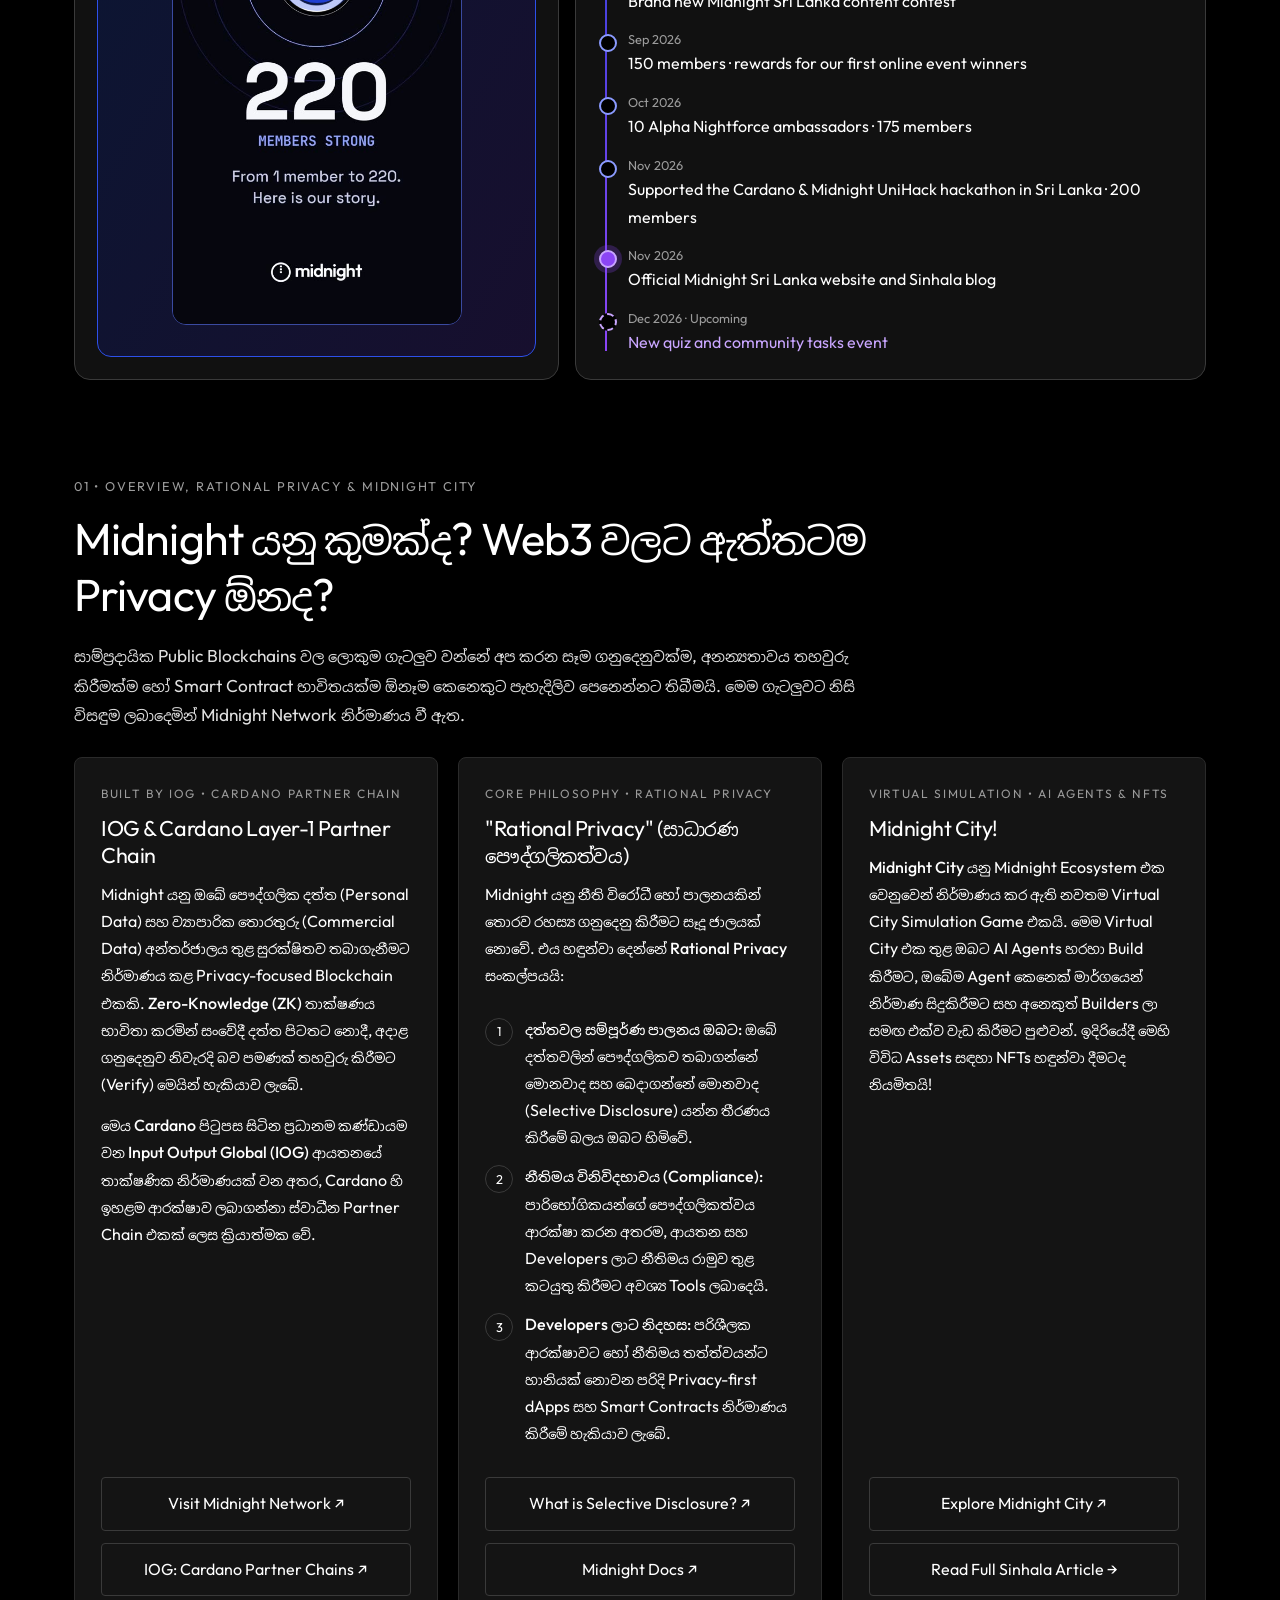
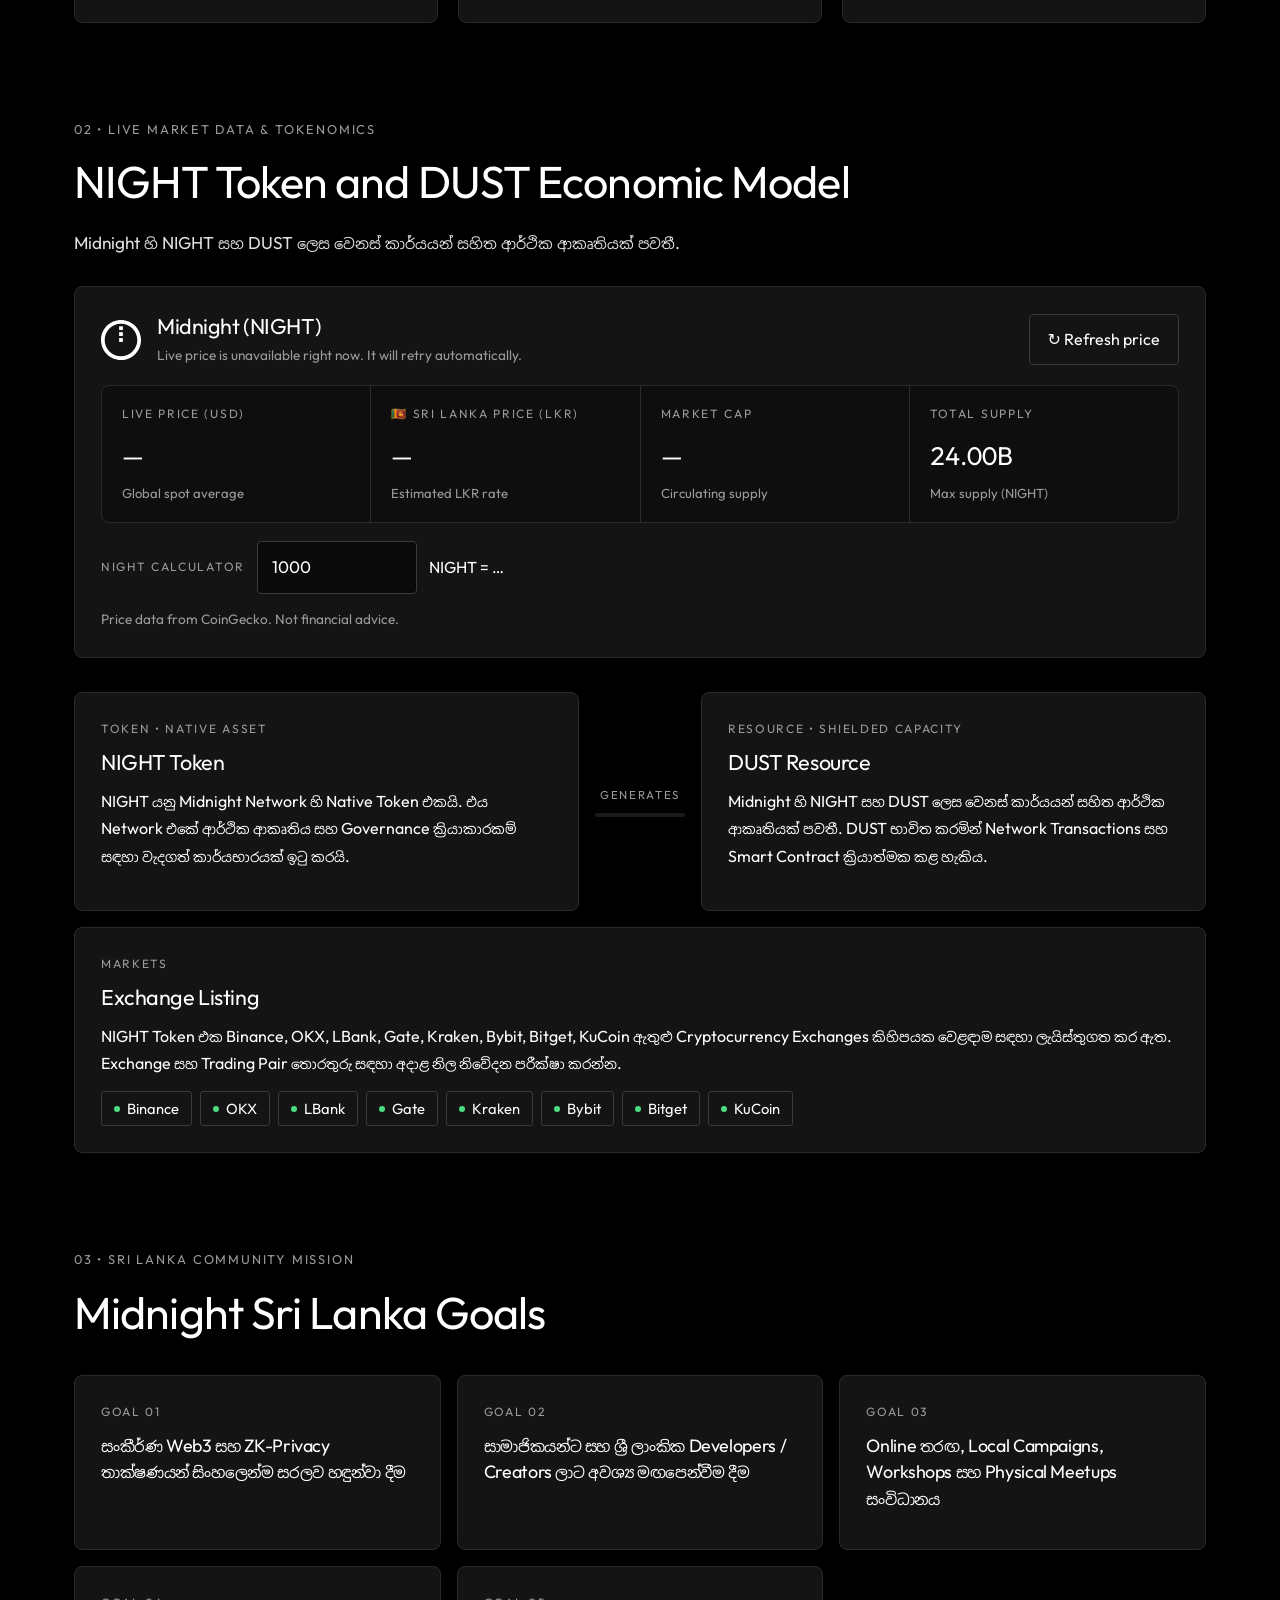
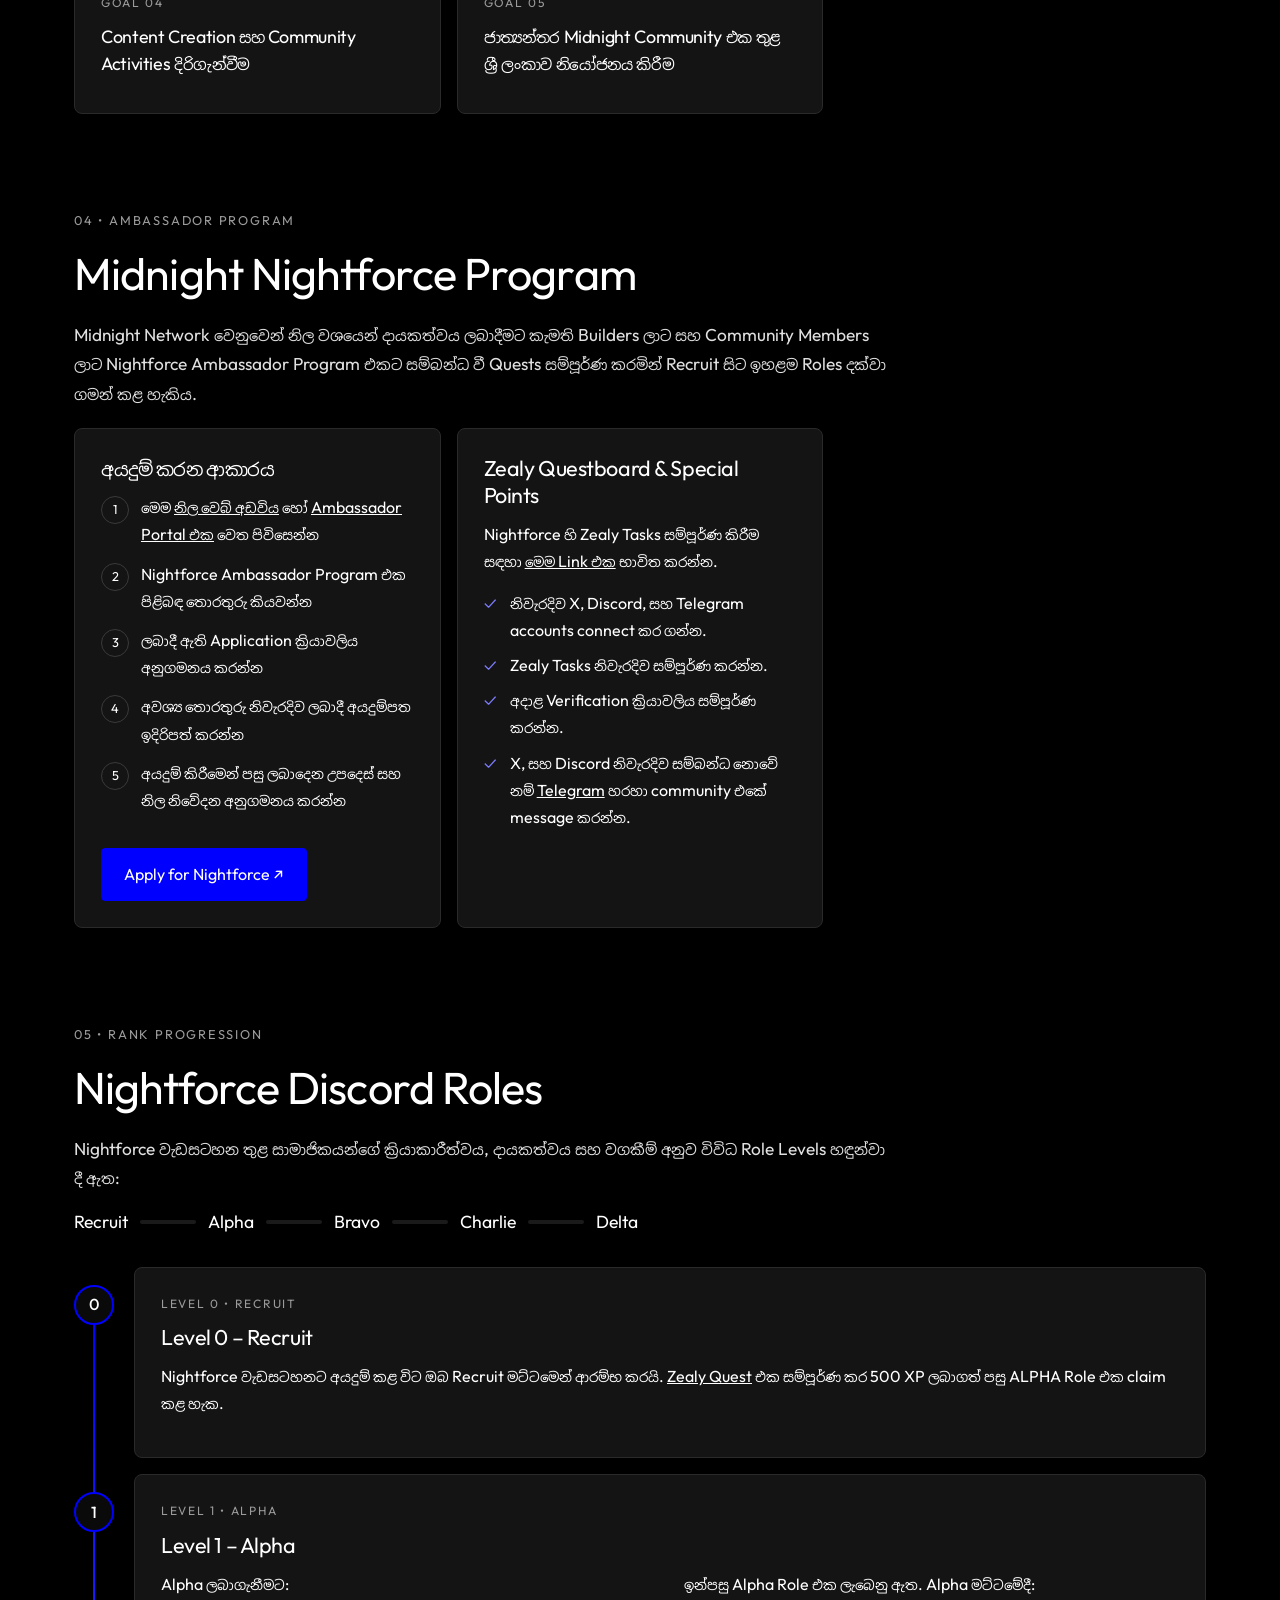
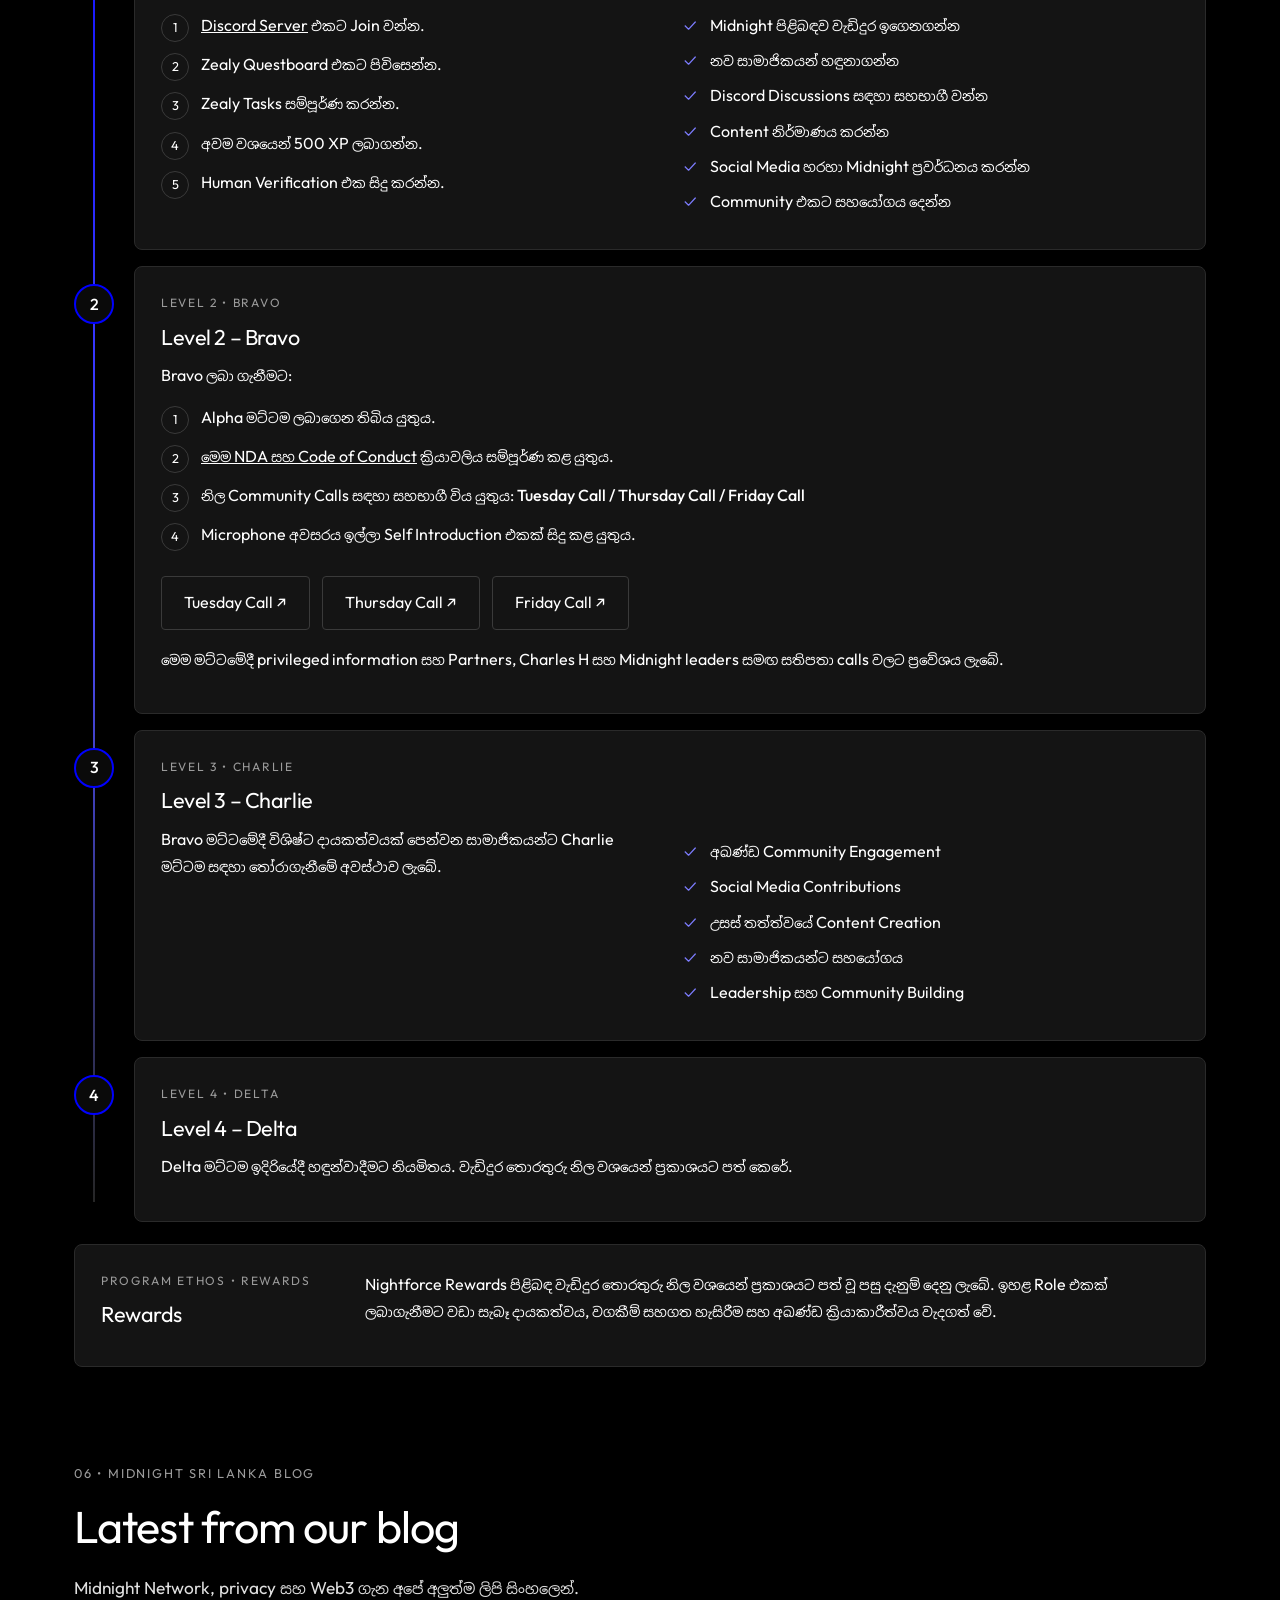
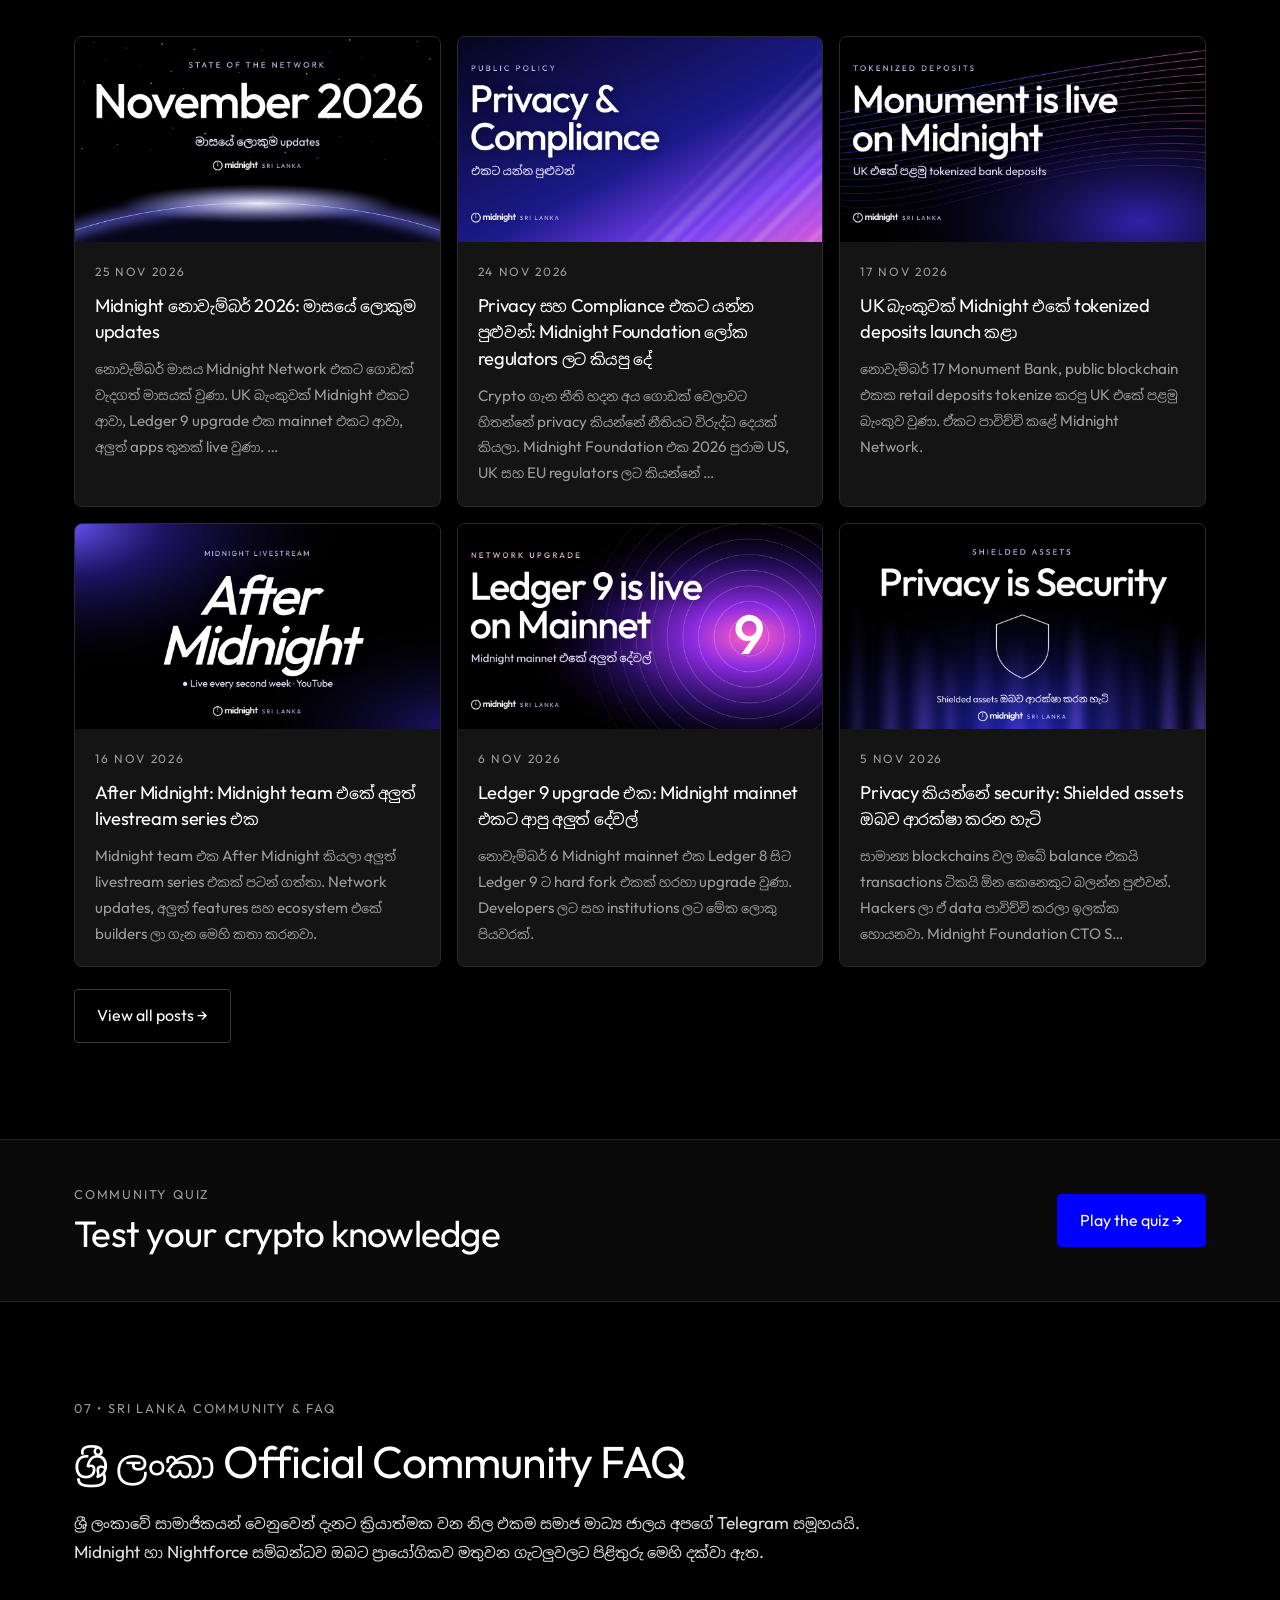
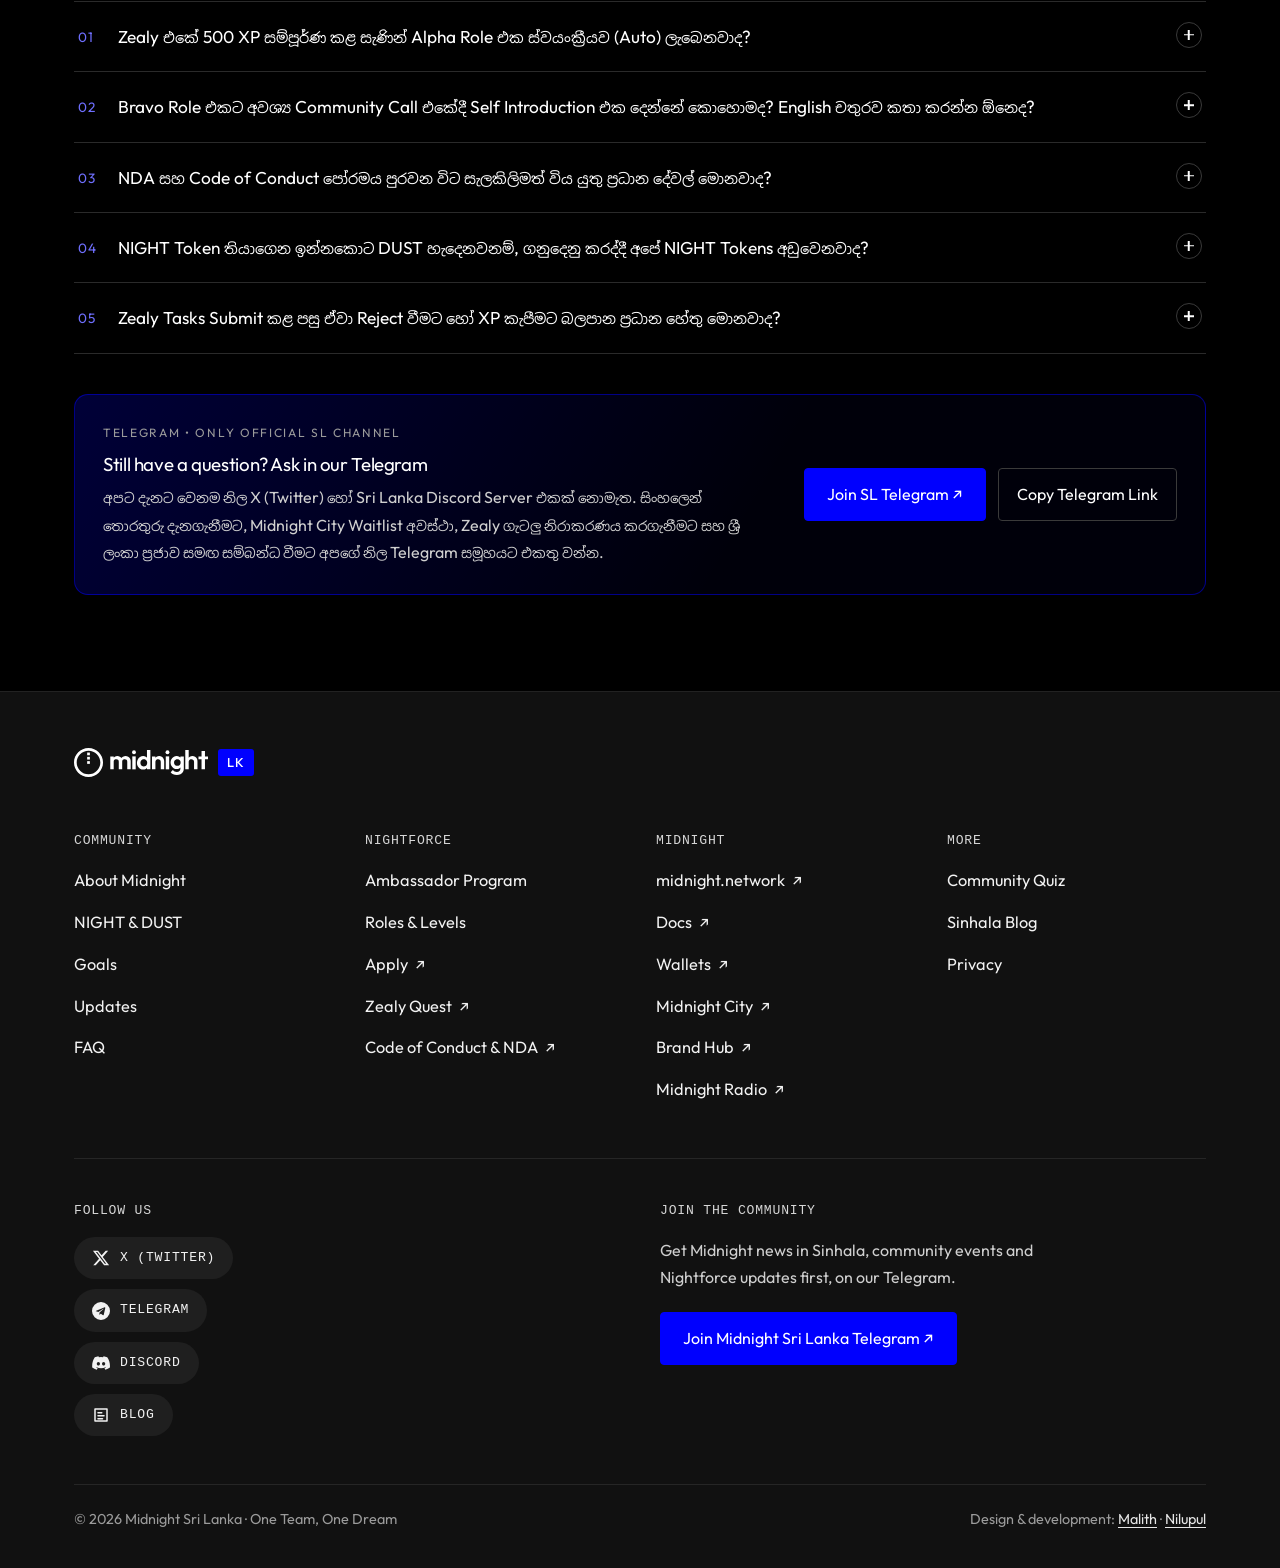
==== commit 1c452377: "Preview: video only in journey box Co-Authored-By: Claude Opus 5.5 <noreply@anthropic.com> Claude-Se" ====
--- a/index.html
+++ b/index.html
@@ -293,8 +293,8 @@
 .vdlg .vx{position:absolute;top:-44px;right:0;width:36px;height:36px;border-radius:50%;border:1px solid #444;background:#111;color:#fff;cursor:pointer;font-size:1rem}
 @media (max-width:640px){#community .vbtn{width:110px}#community .vid{gap:16px;padding:16px}}
 #community .jv2{display:flex;flex-direction:column}
-#community .vwrap{flex:1;display:flex;align-items:center;gap:28px;padding:22px;border-radius:14px;border:1px solid #2d50ea;background:linear-gradient(120deg,#0b1633,#170f2e)}
-#community .vplay{position:relative;flex:none;width:min(380px,56%);aspect-ratio:9/16;border-radius:14px;overflow:hidden;border:1px solid #3a4aa0;background:#000}
+#community .vwrap{flex:1;display:flex;align-items:center;justify-content:center;gap:28px;padding:22px;border-radius:14px;border:1px solid #2d50ea;background:linear-gradient(120deg,#0b1633,#170f2e)}
+#community .vplay{position:relative;flex:none;width:min(290px,100%);margin:0 auto;aspect-ratio:9/16;border-radius:14px;overflow:hidden;border:1px solid #3a4aa0;background:#000}
 #community .vplay video{width:100%;height:100%;object-fit:cover;display:block;background:#000}
 #community .vbig{position:absolute;inset:0;border:0;background:transparent;cursor:pointer;display:block;padding:0}#community .vbig span{position:absolute;left:50%;top:31%;transform:translate(-50%,-50%)}#community .vbig:hover span{transform:translate(-50%,-50%) scale(1.08)}
 #community .vbig span{display:grid;place-items:center;width:68px;height:68px;border-radius:50%;background:#1f3fd1;color:#fff;font-size:1.3rem;box-shadow:0 0 0 8px rgba(45,80,234,.3);transition:transform .2s}
@@ -317,7 +317,6 @@
     <div class="box jv2"><h3>Our journey</h3>
       <div class="vwrap">
         <div class="vplay"><video id="vVid" playsinline preload="none" poster="/assets/video/sl-journey.jpg"><source src="/assets/video/sl-journey.mp4" type="video/mp4"></video><button type="button" class="vbig" id="vBig" aria-label="Play our journey video"><span>&#9654;</span></button></div>
-        <div class="vtx"><span class="big">1 <i>→</i> 240+</span><span class="cap">Telegram members in 6 months</span><span class="hint">Press play to watch our story</span></div>
       </div>
     </div>
     <div class="box"><h3>Milestones</h3>
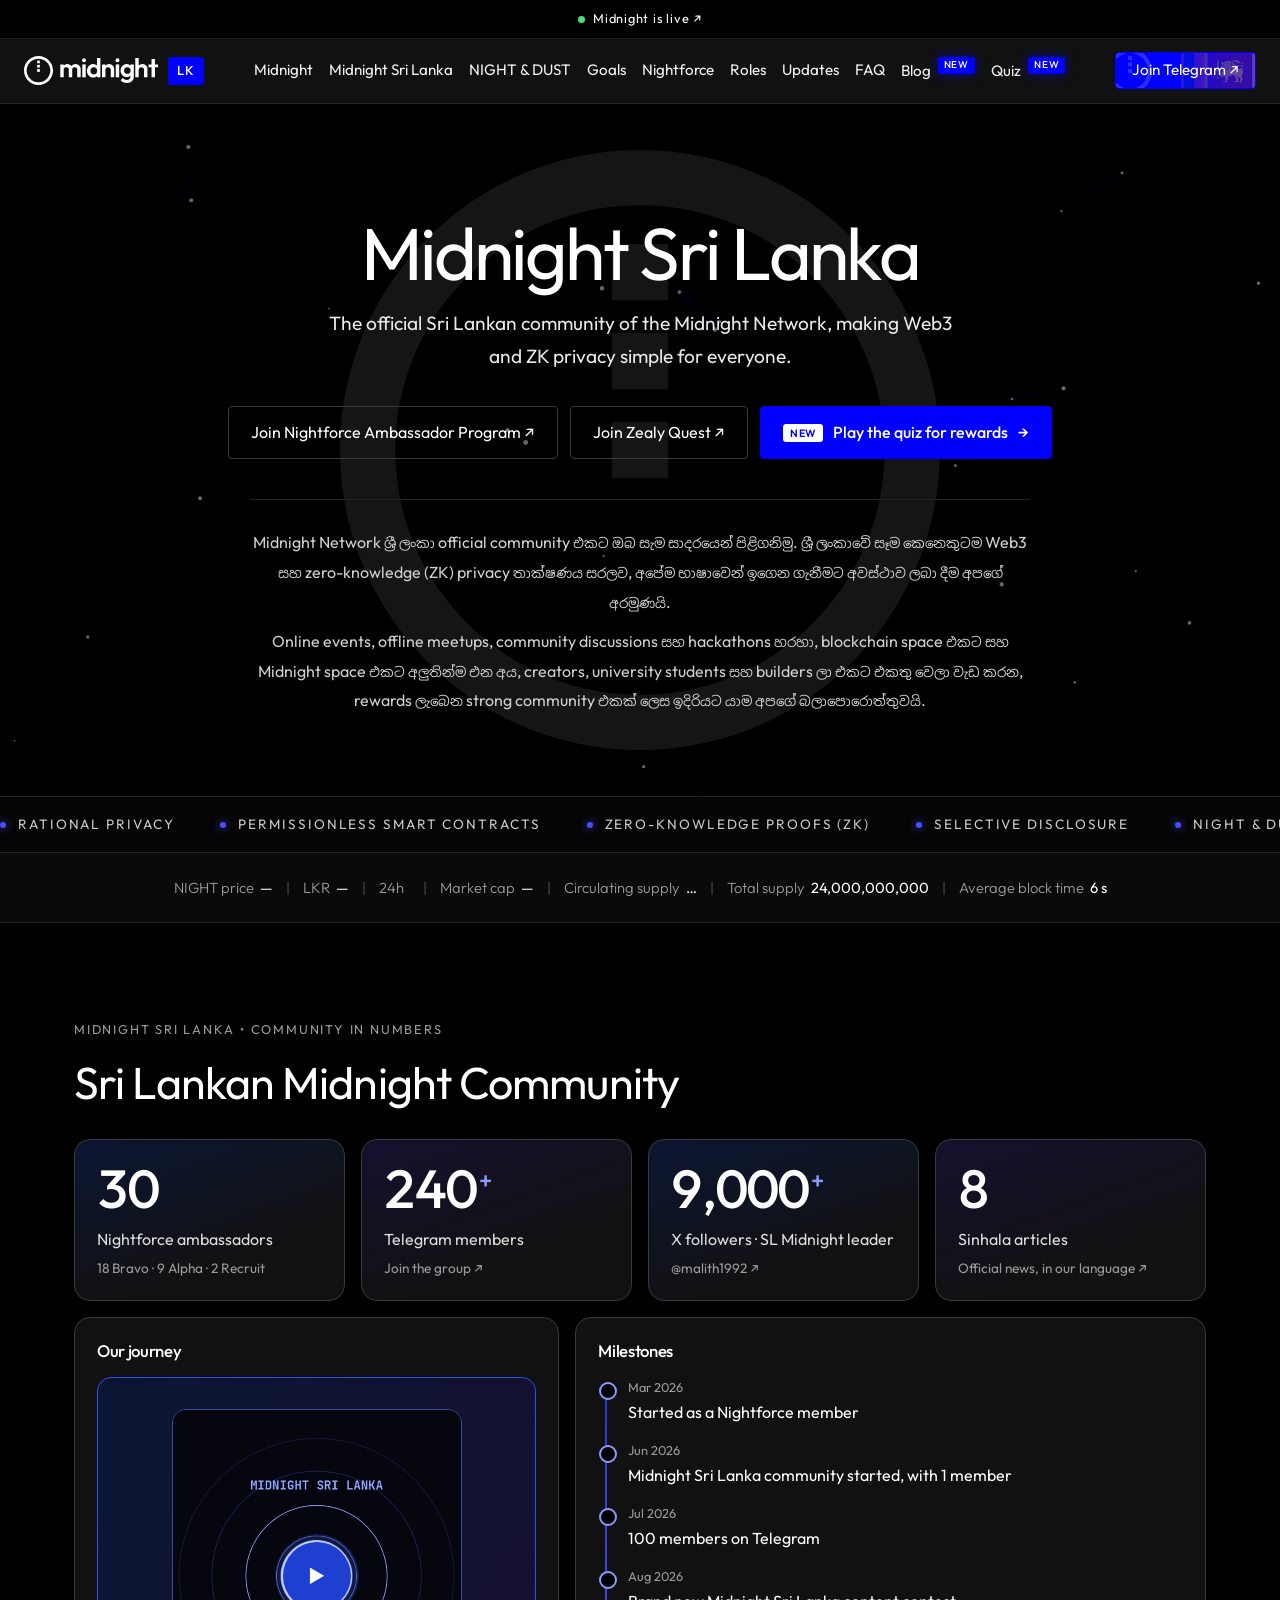
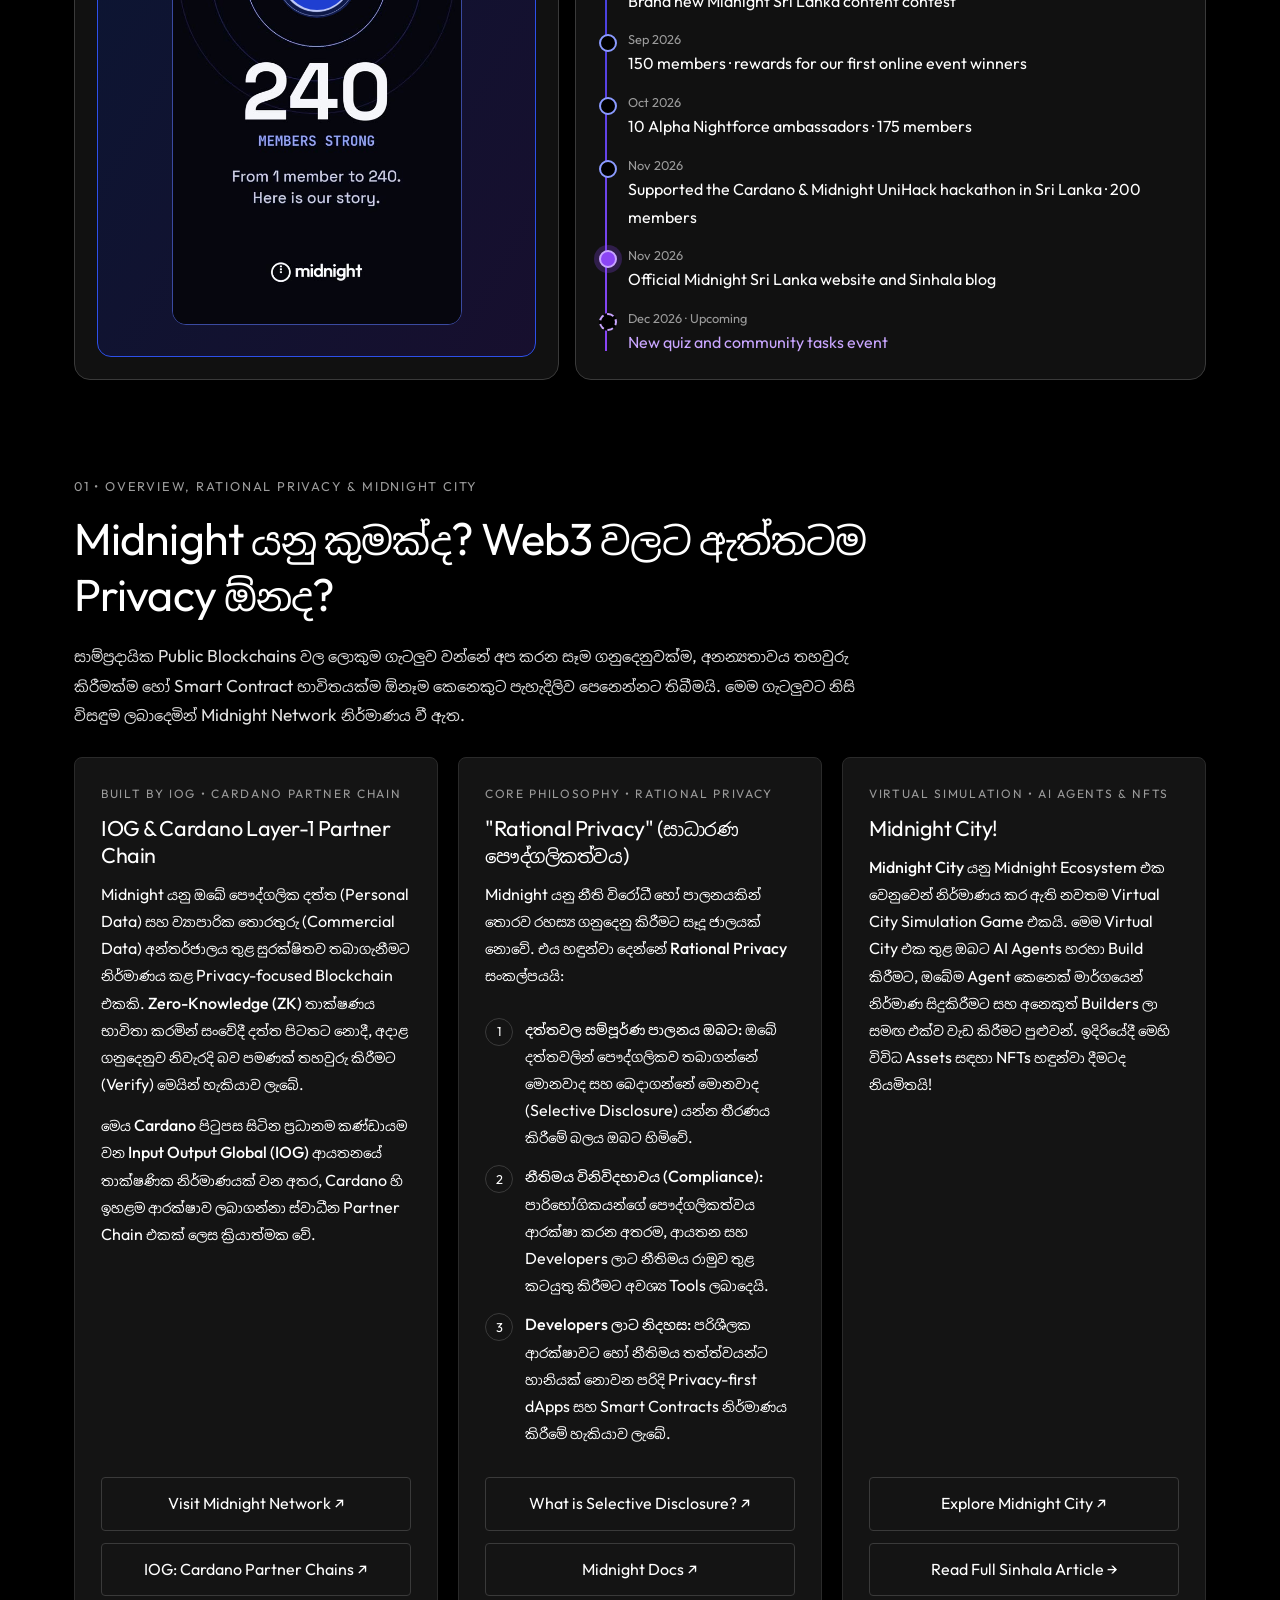
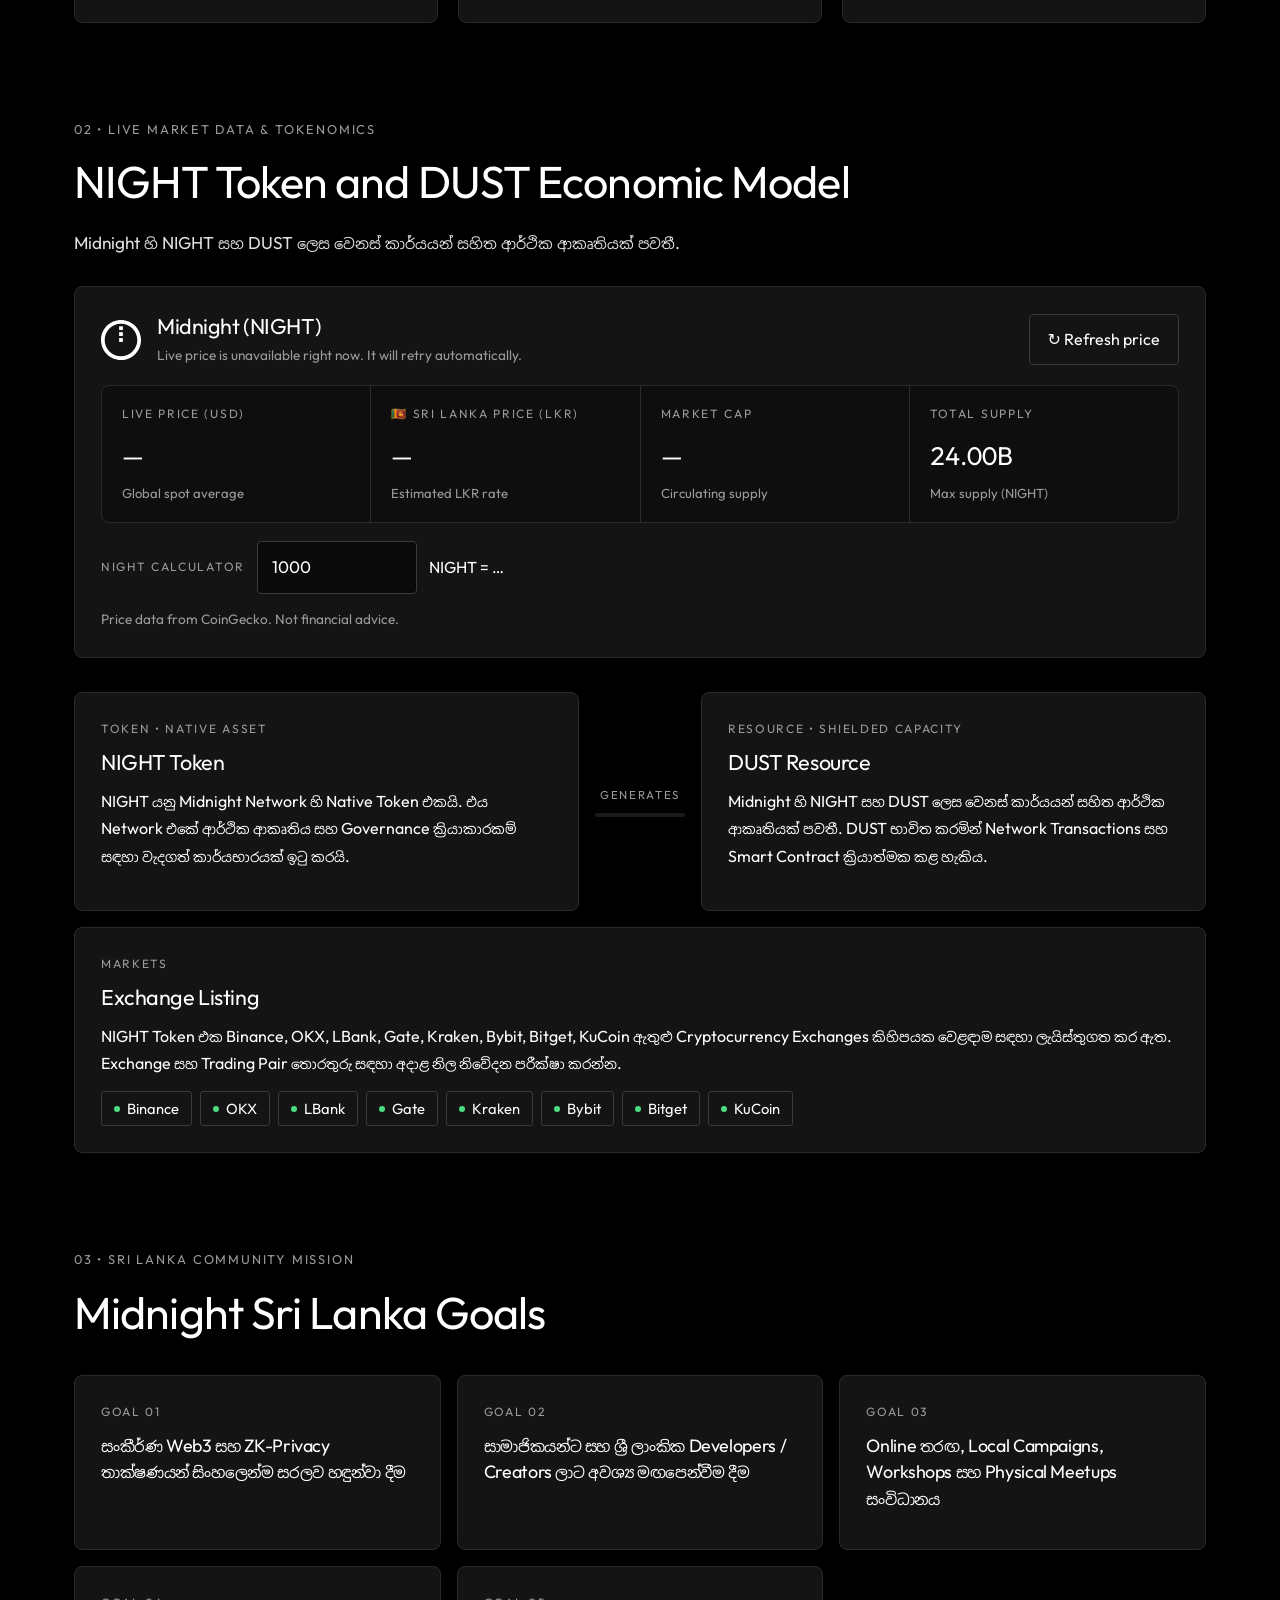
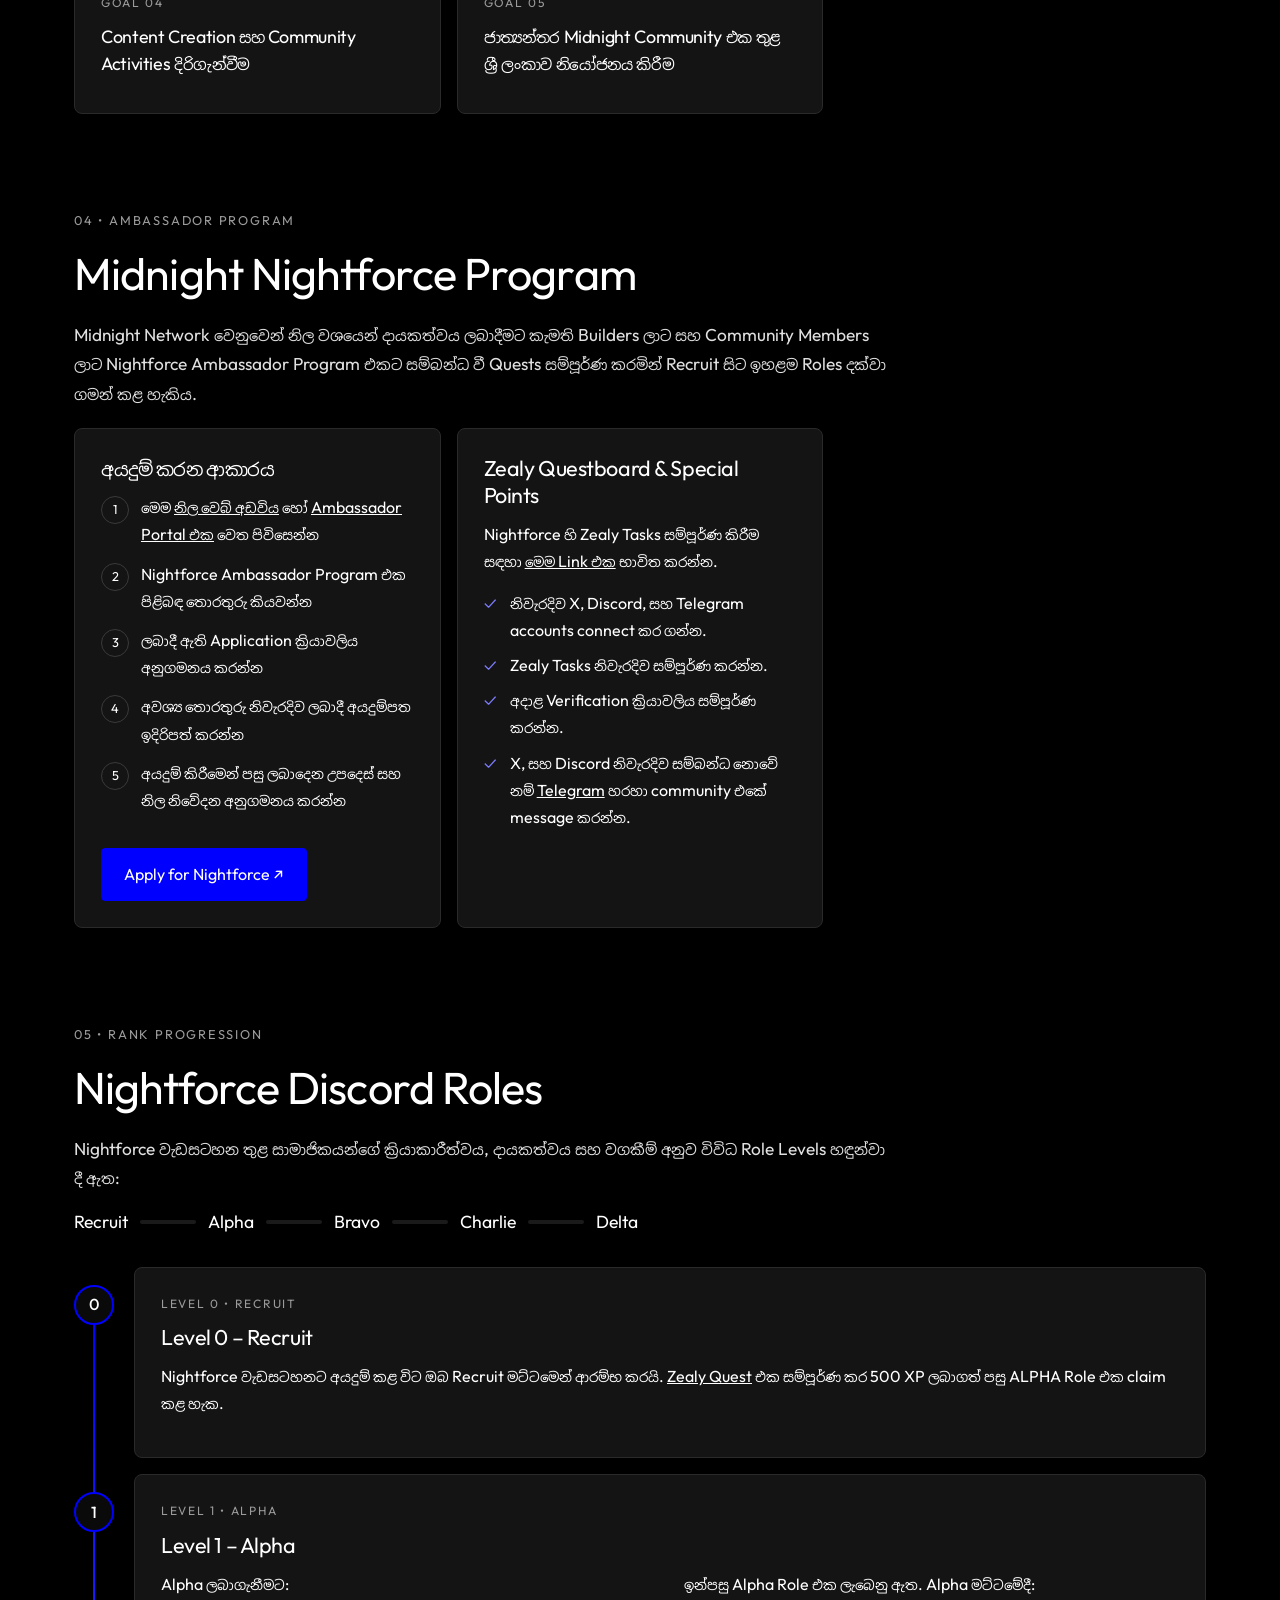
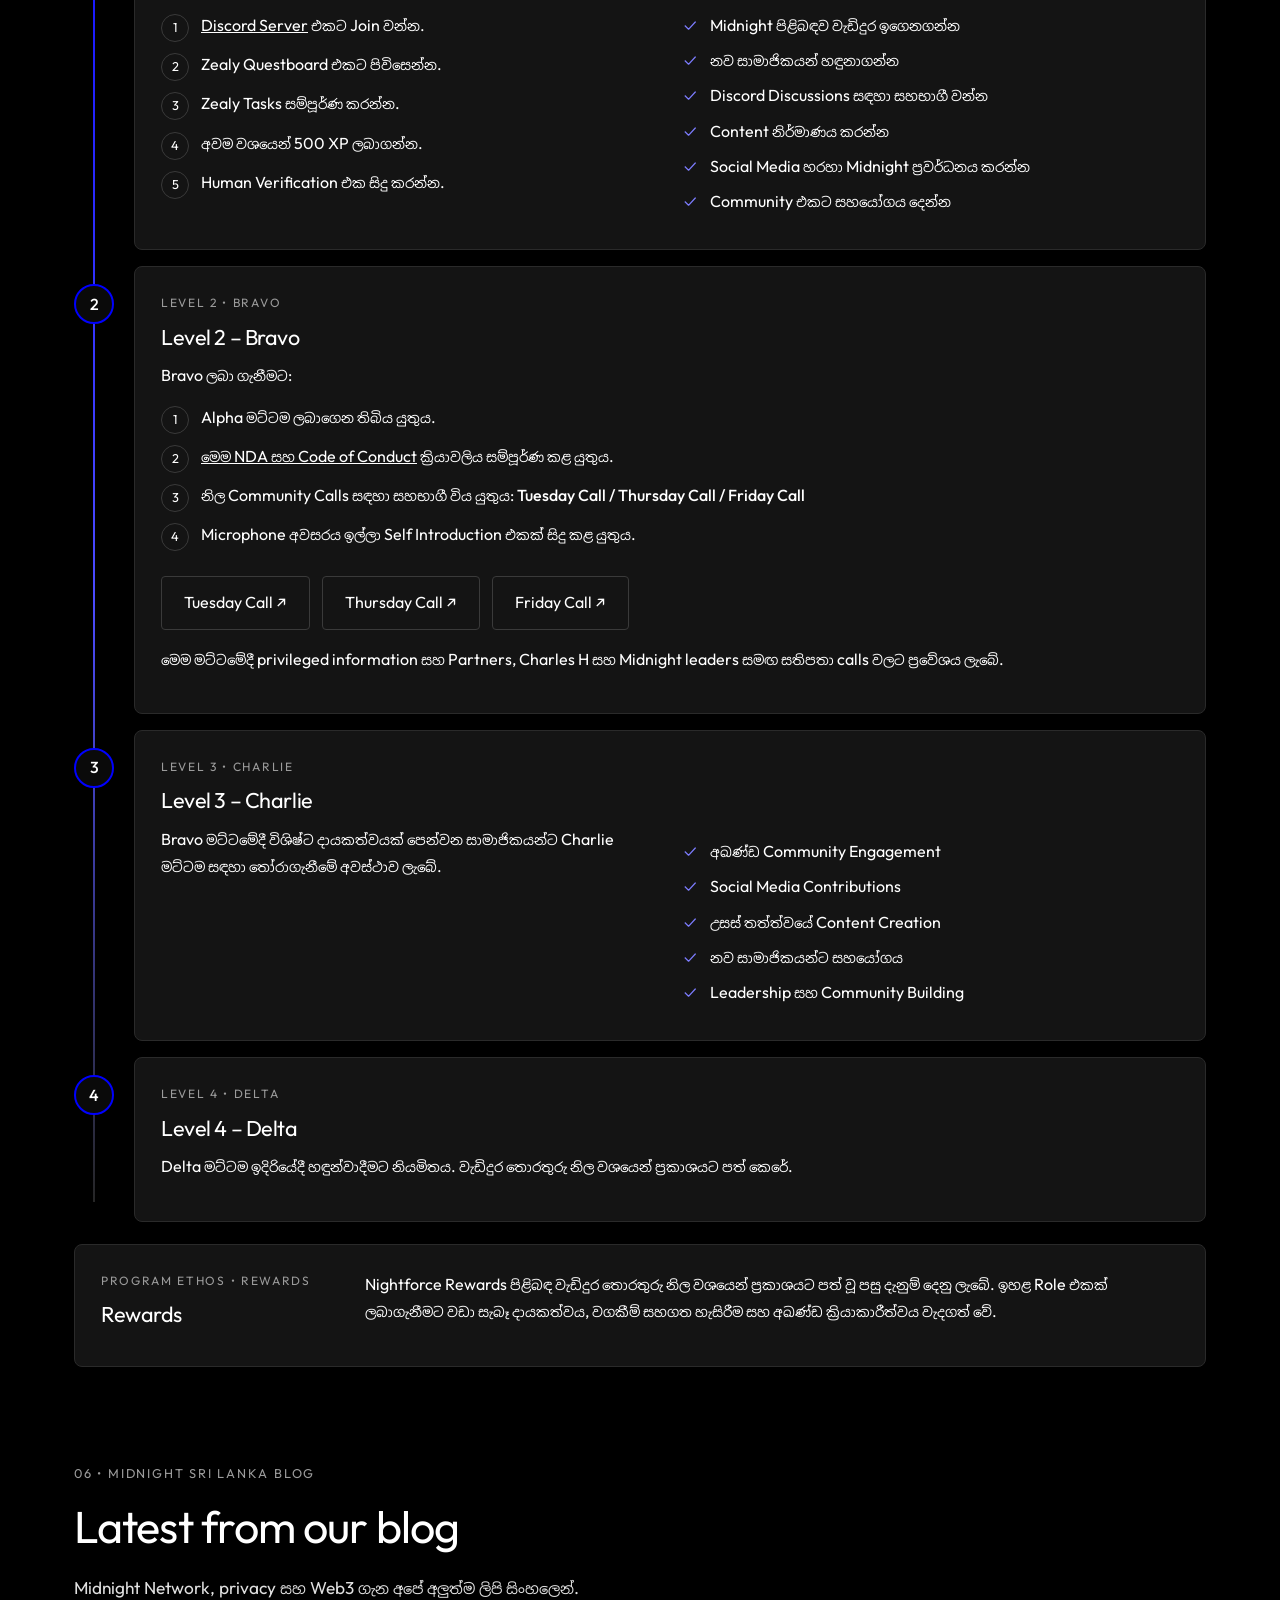
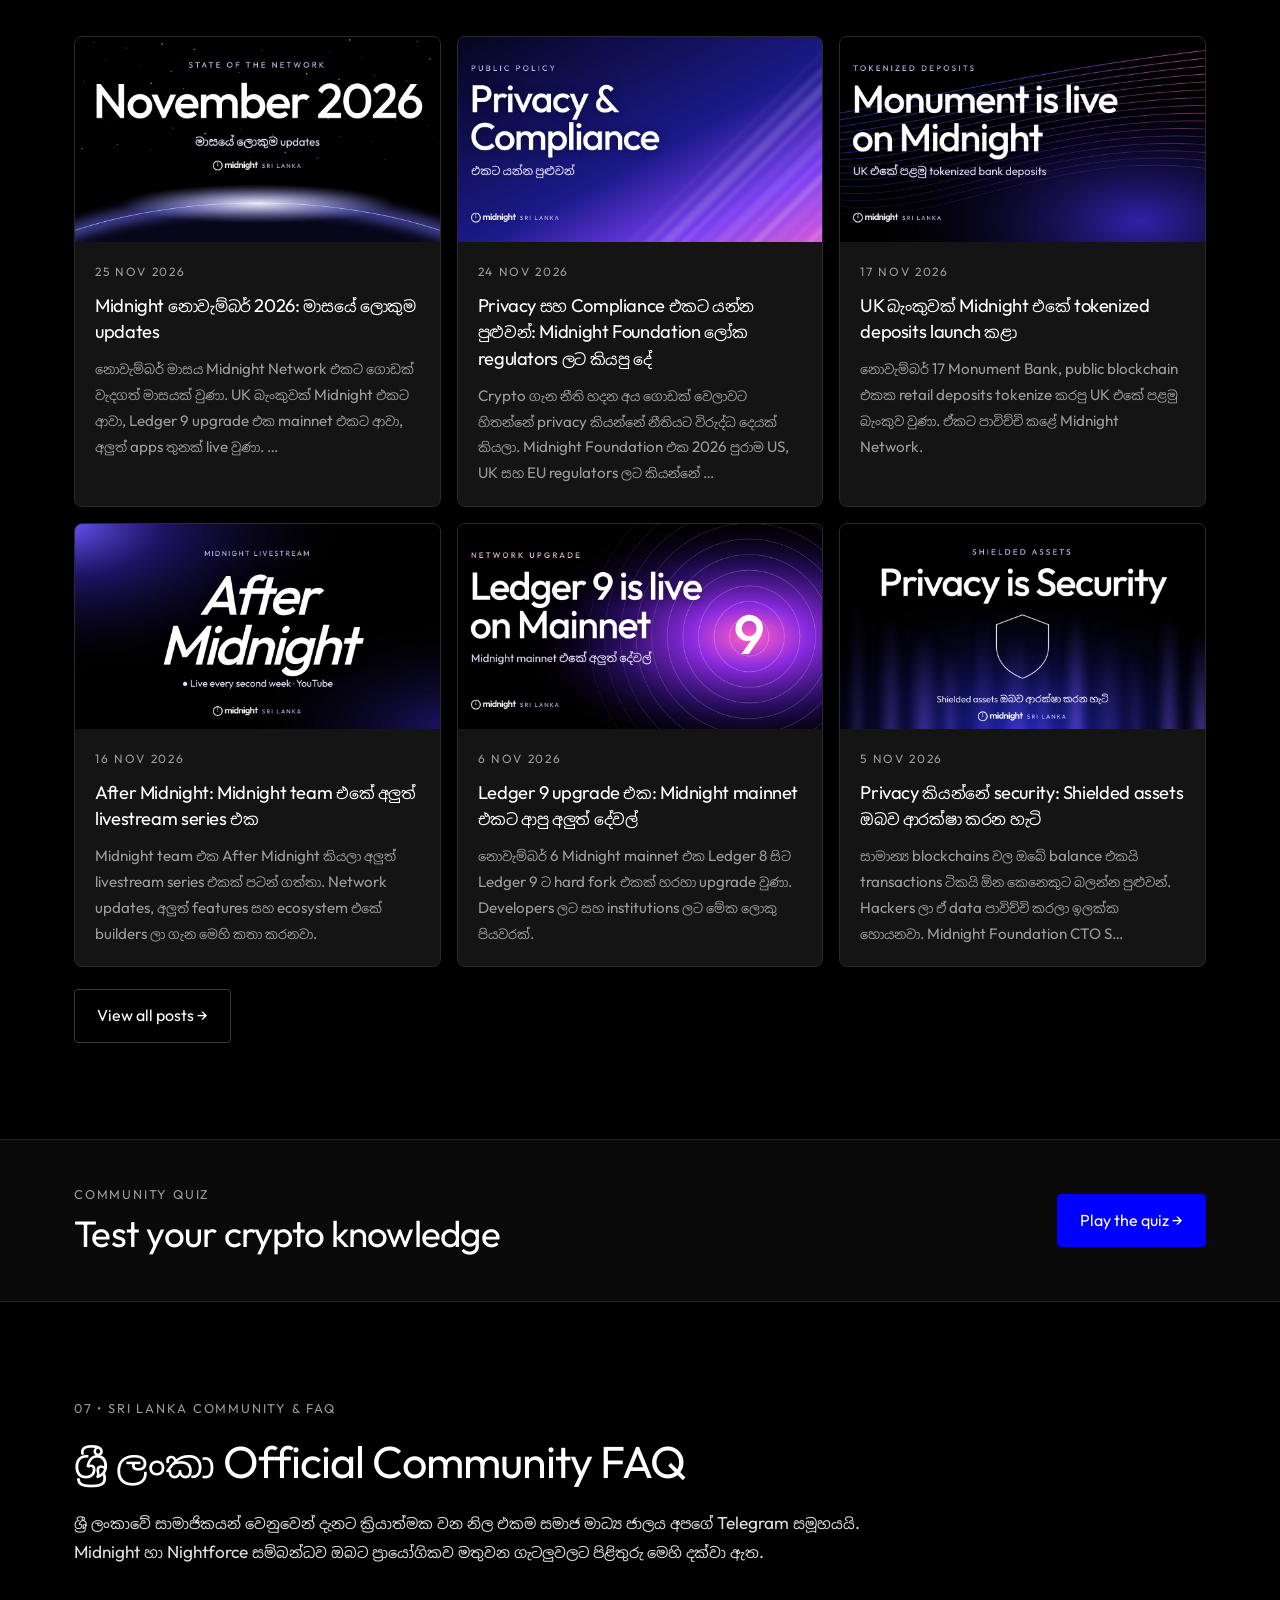
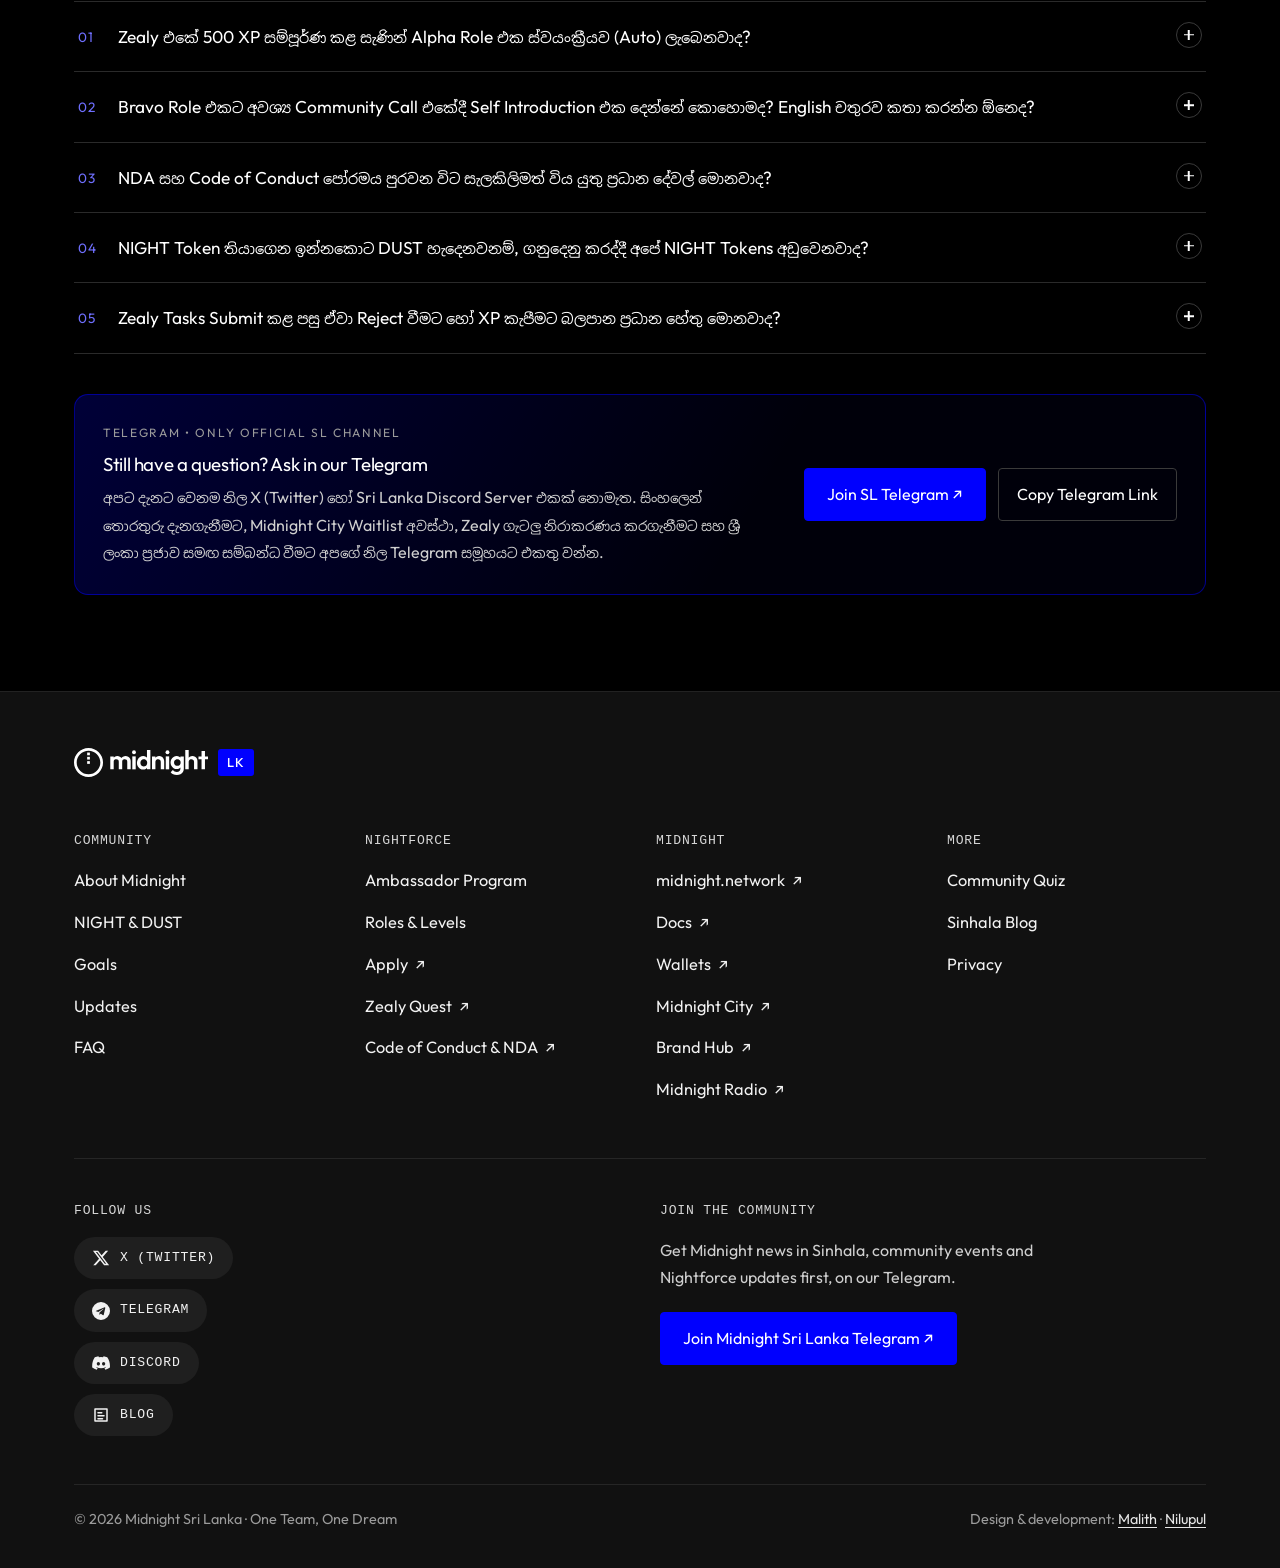
==== commit 2654112d: "Preview: 240 members video, play button centered Co-Authored-By: Claude Opus 5.5 <noreply@anthropic." ====
--- a/index.html
+++ b/index.html
@@ -296,7 +296,7 @@
 #community .vwrap{flex:1;display:flex;align-items:center;justify-content:center;gap:28px;padding:22px;border-radius:14px;border:1px solid #2d50ea;background:linear-gradient(120deg,#0b1633,#170f2e)}
 #community .vplay{position:relative;flex:none;width:min(290px,100%);margin:0 auto;aspect-ratio:9/16;border-radius:14px;overflow:hidden;border:1px solid #3a4aa0;background:#000}
 #community .vplay video{width:100%;height:100%;object-fit:cover;display:block;background:#000}
-#community .vbig{position:absolute;inset:0;border:0;background:transparent;cursor:pointer;display:block;padding:0}#community .vbig span{position:absolute;left:50%;top:31%;transform:translate(-50%,-50%)}#community .vbig:hover span{transform:translate(-50%,-50%) scale(1.08)}
+#community .vbig{position:absolute;inset:0;border:0;background:transparent;cursor:pointer;display:block;padding:0}#community .vbig span{position:absolute;left:50%;top:32.3%;transform:translate(-50%,-50%)}#community .vbig:hover span{transform:translate(-50%,-50%) scale(1.08)}
 #community .vbig span{display:grid;place-items:center;width:68px;height:68px;border-radius:50%;background:#1f3fd1;color:#fff;font-size:1.3rem;box-shadow:0 0 0 8px rgba(45,80,234,.3);transition:transform .2s}
 #community .vbig:hover span{background:#2d50ea}
 #community .vbig[hidden]{display:none}
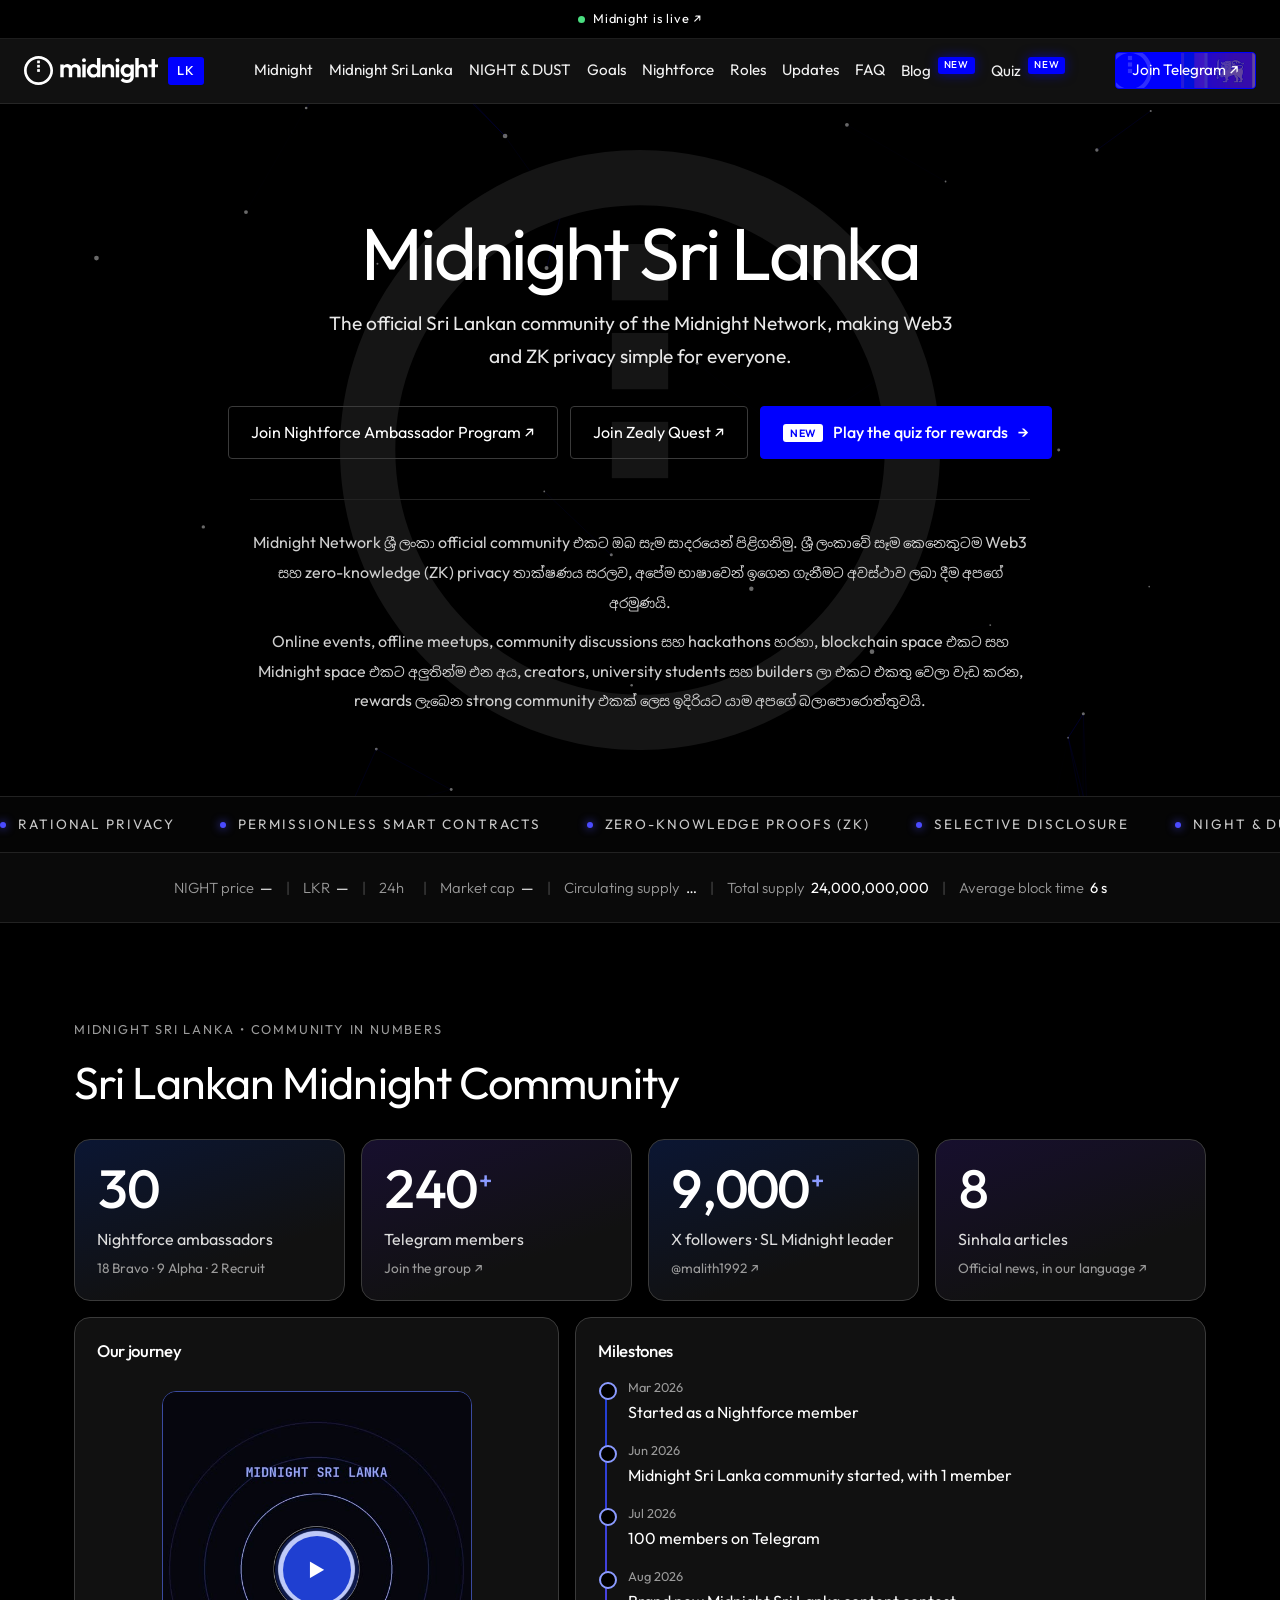
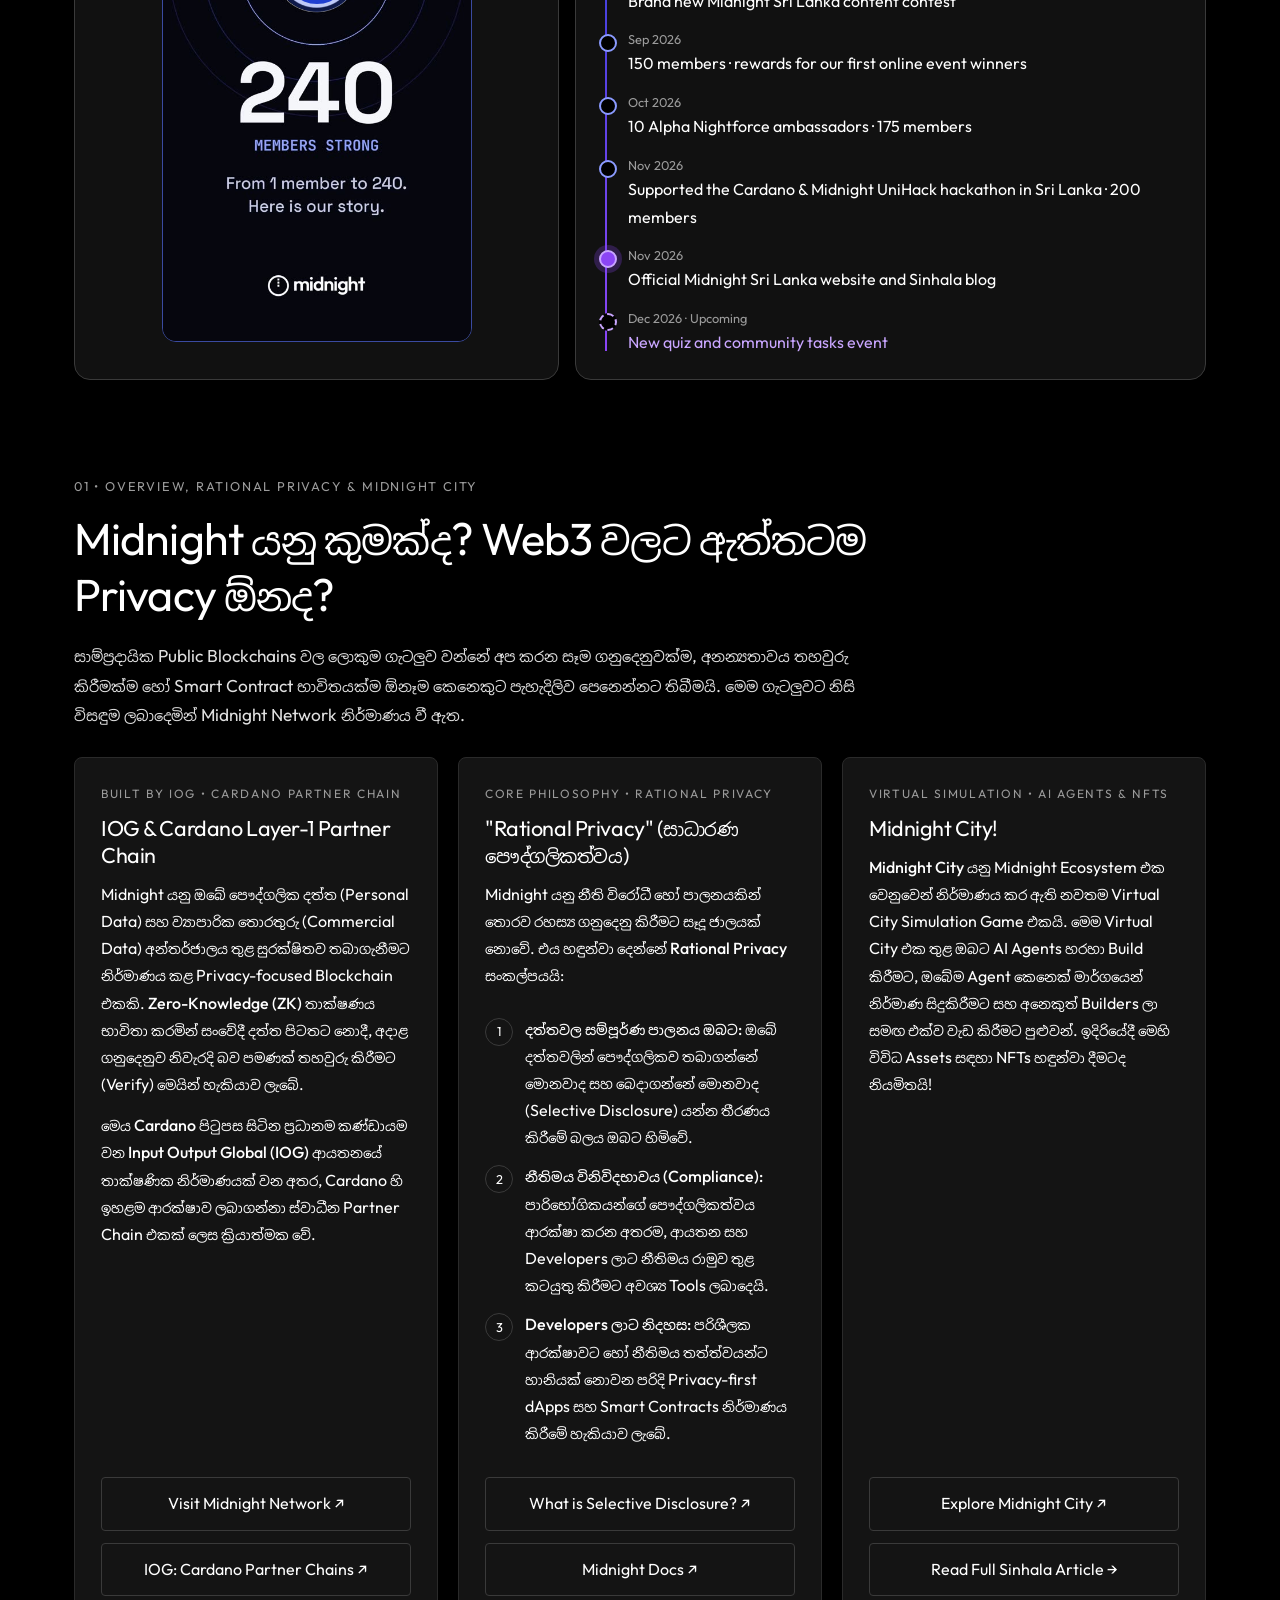
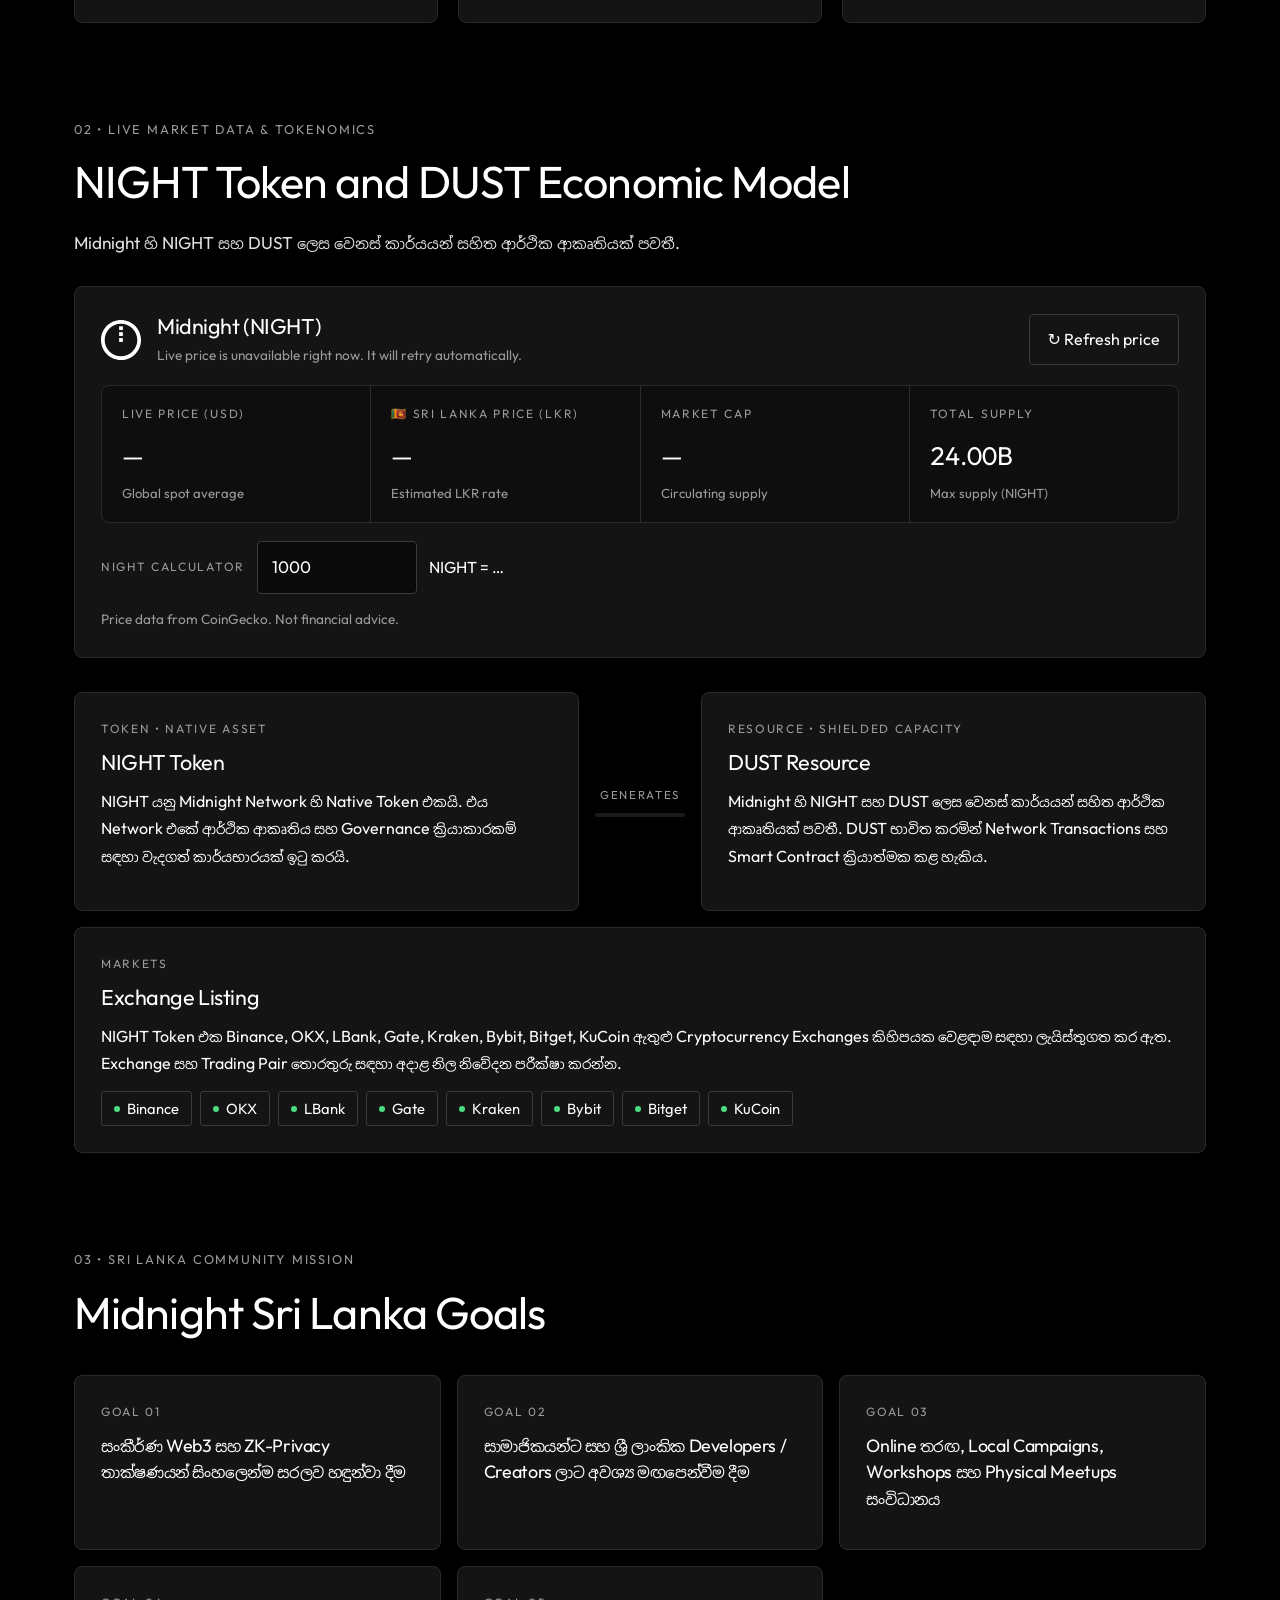
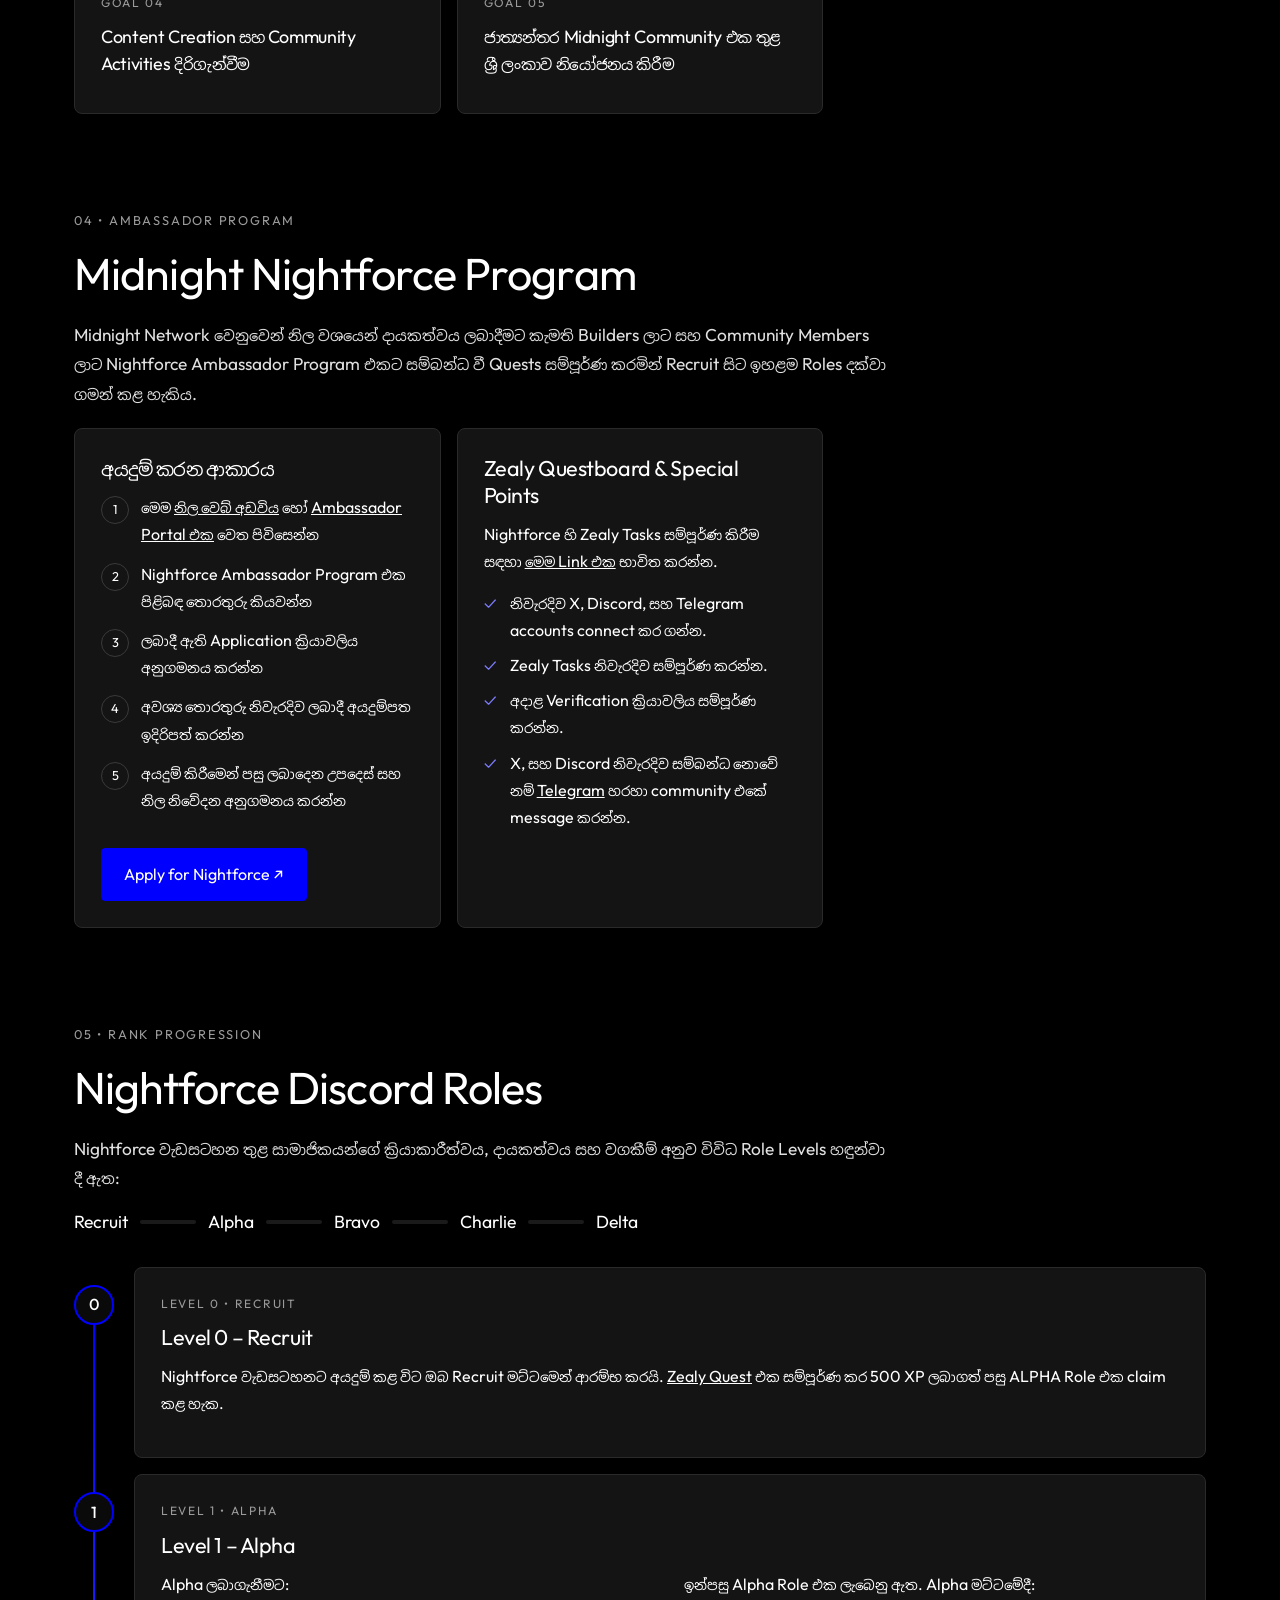
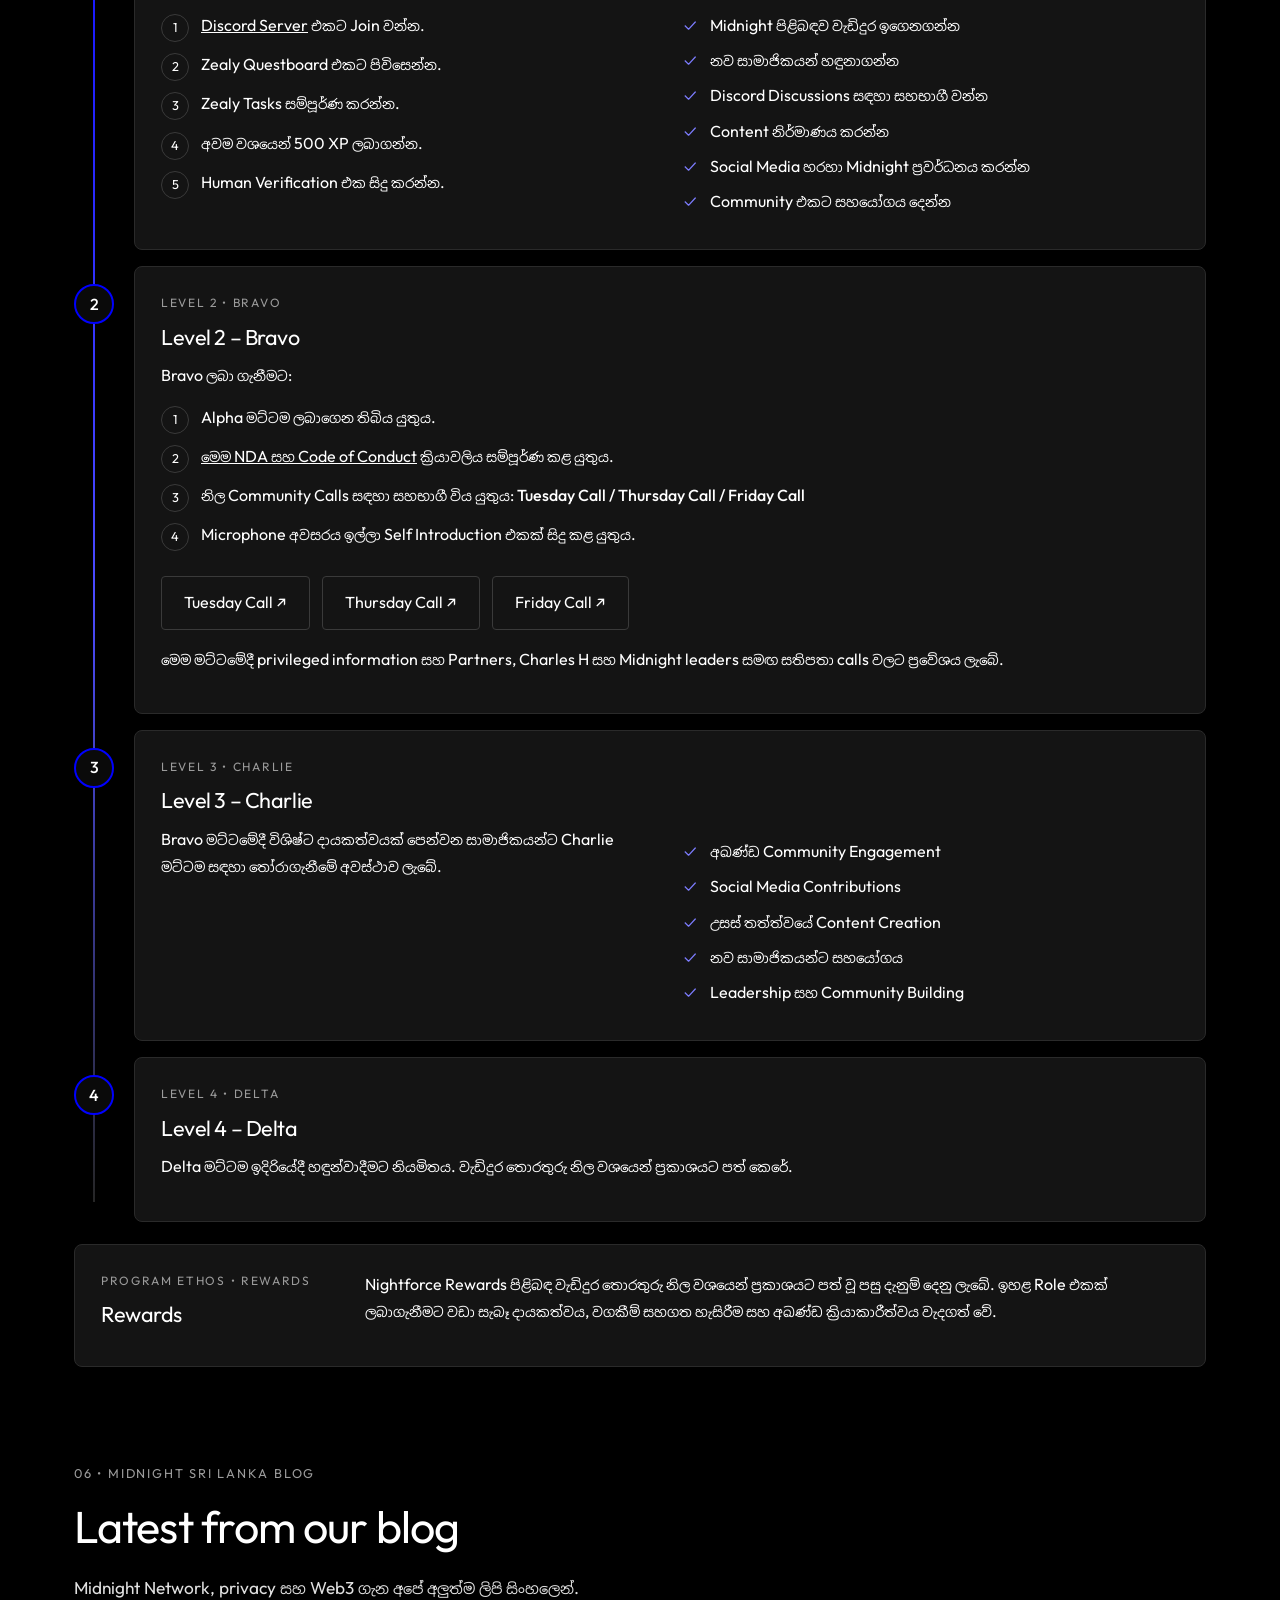
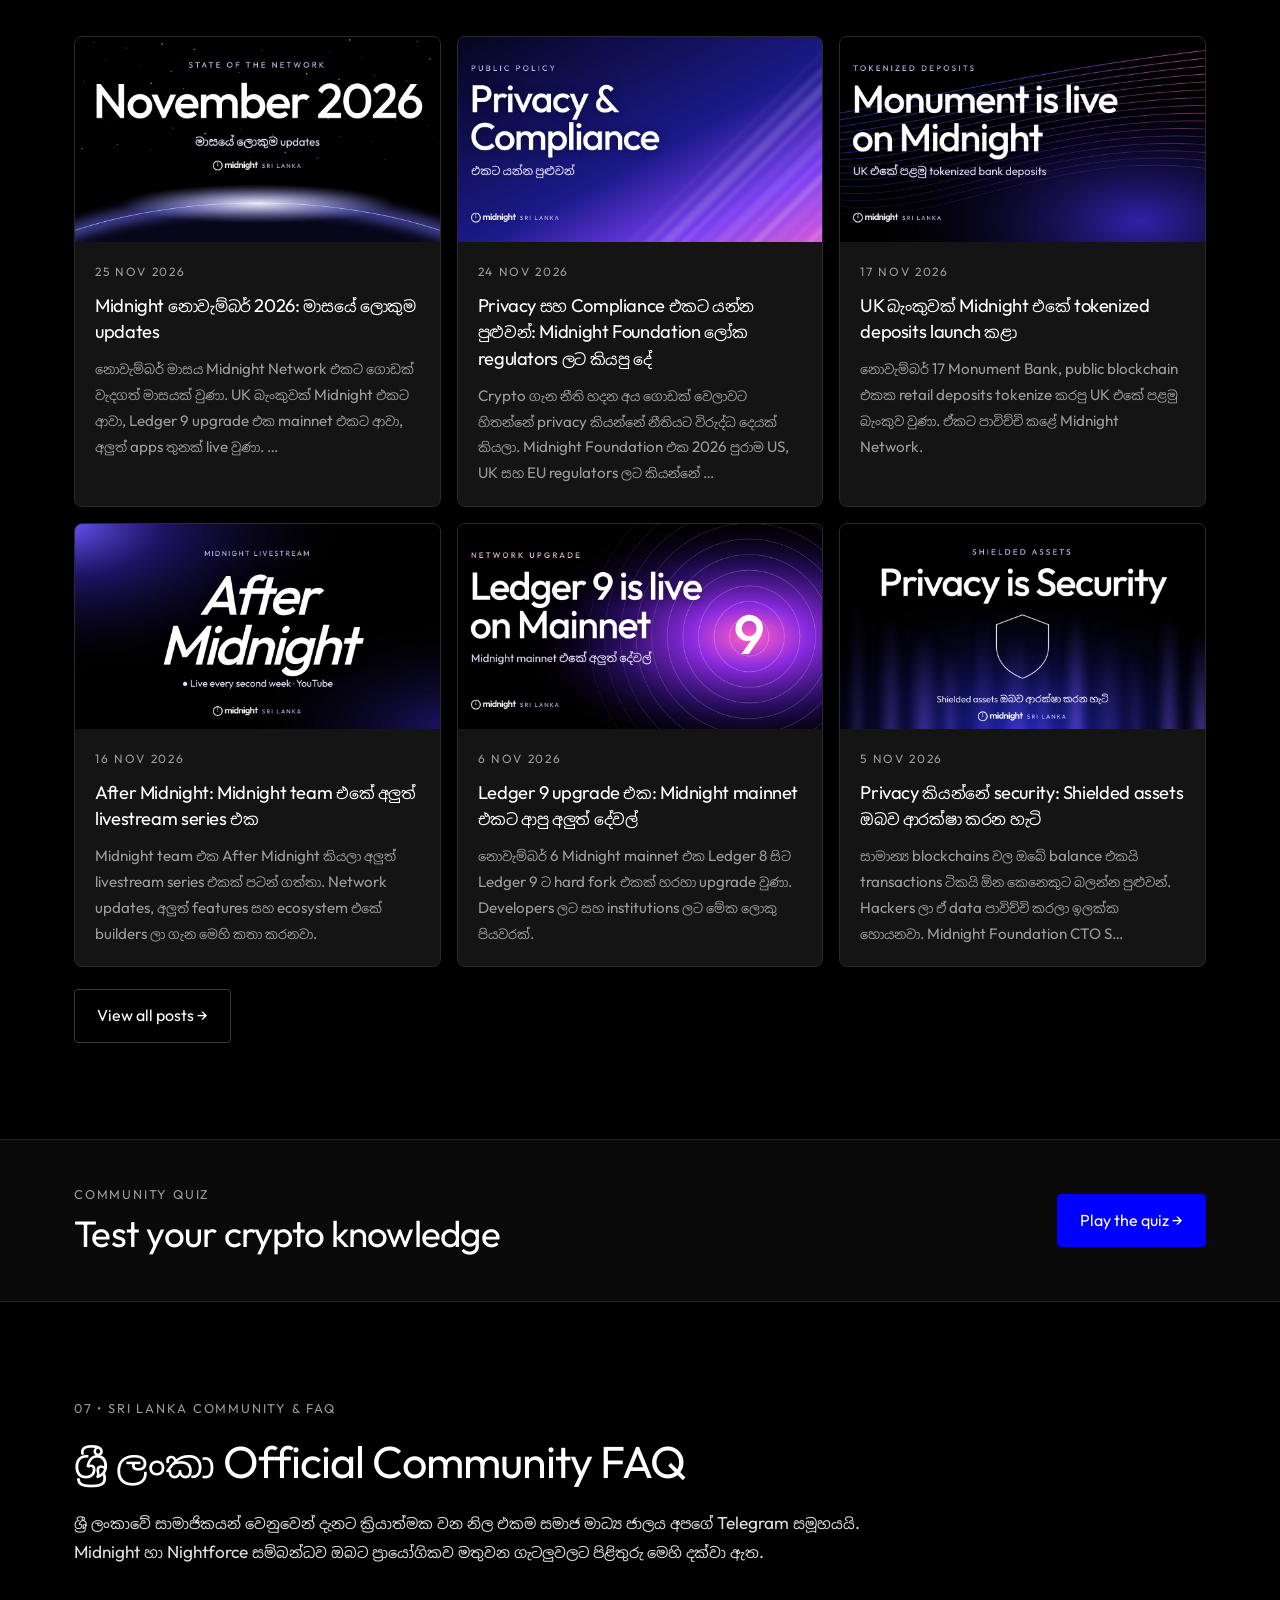
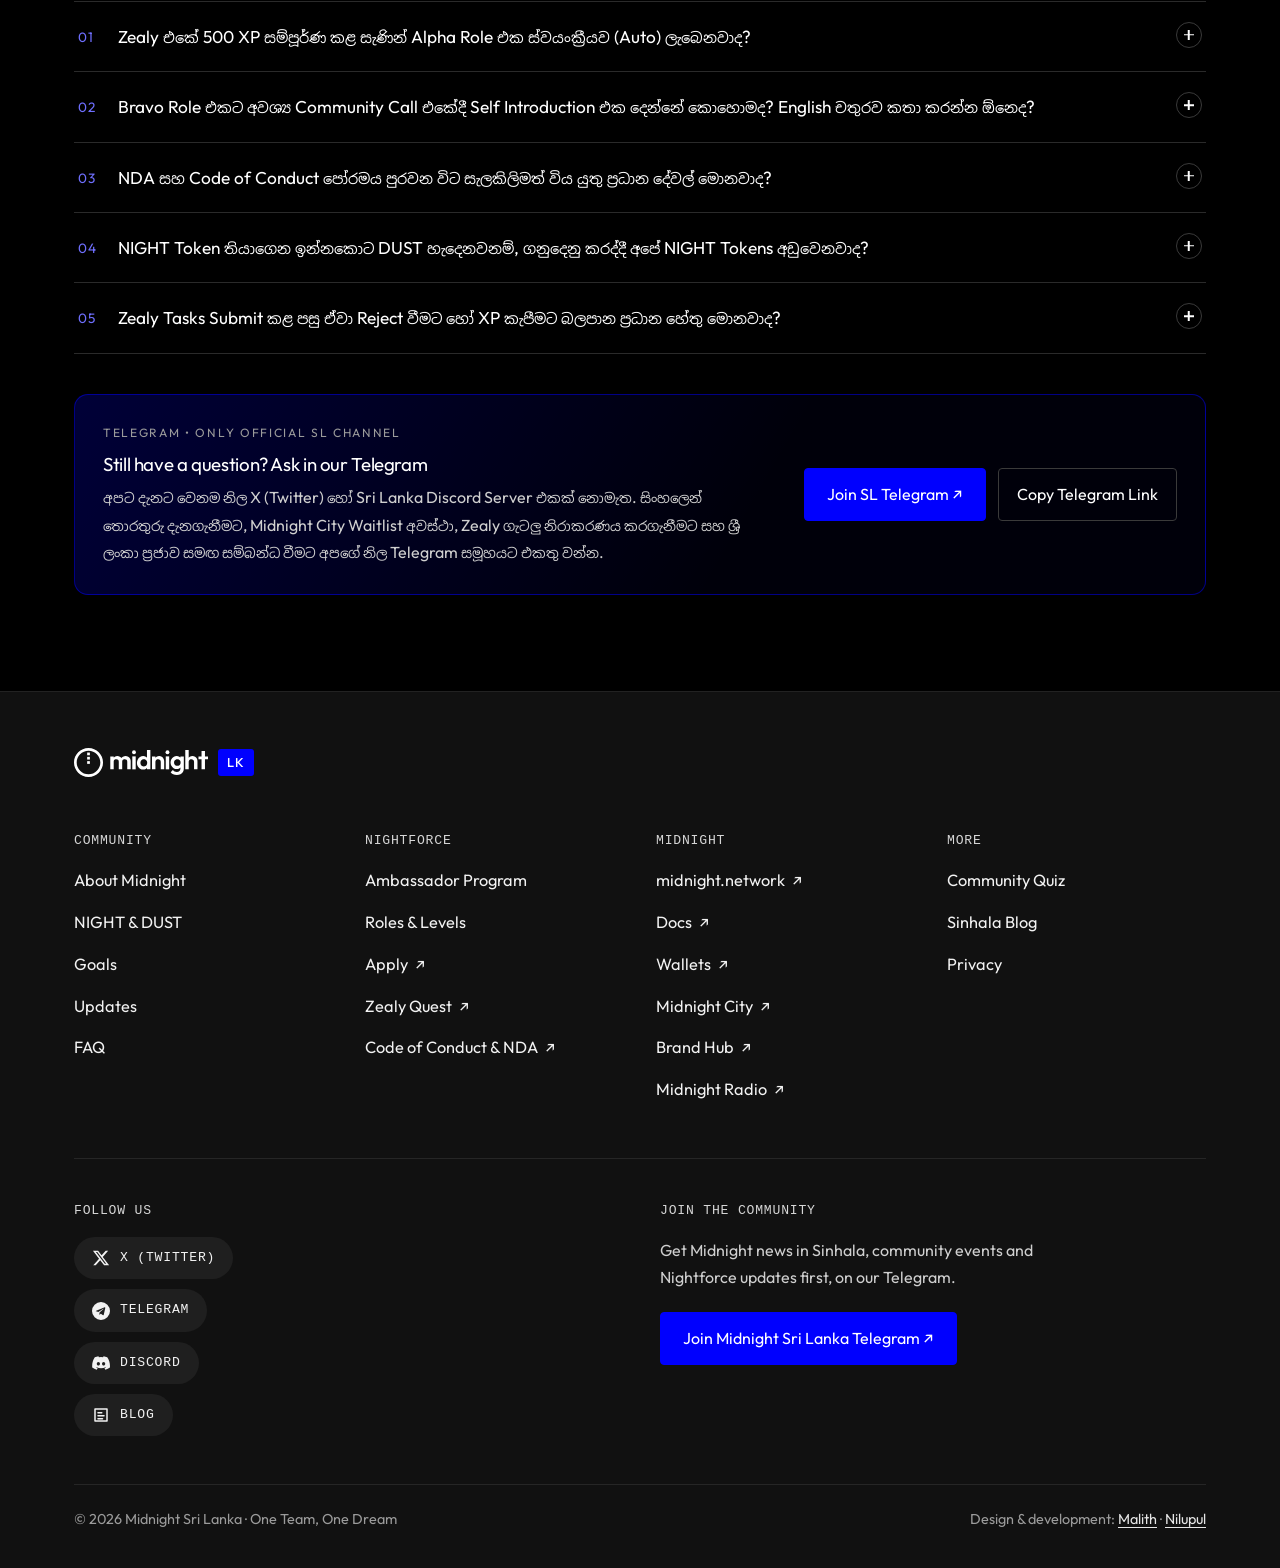
==== commit 9d34b0a1: "Preview: single box around video Co-Authored-By: Claude Opus 5.5 <noreply@anthropic.com> Claude-Sess" ====
--- a/index.html
+++ b/index.html
@@ -293,8 +293,8 @@
 .vdlg .vx{position:absolute;top:-44px;right:0;width:36px;height:36px;border-radius:50%;border:1px solid #444;background:#111;color:#fff;cursor:pointer;font-size:1rem}
 @media (max-width:640px){#community .vbtn{width:110px}#community .vid{gap:16px;padding:16px}}
 #community .jv2{display:flex;flex-direction:column}
-#community .vwrap{flex:1;display:flex;align-items:center;justify-content:center;gap:28px;padding:22px;border-radius:14px;border:1px solid #2d50ea;background:linear-gradient(120deg,#0b1633,#170f2e)}
-#community .vplay{position:relative;flex:none;width:min(290px,100%);margin:0 auto;aspect-ratio:9/16;border-radius:14px;overflow:hidden;border:1px solid #3a4aa0;background:#000}
+#community .vwrap{flex:1;display:flex;align-items:center;justify-content:center}
+#community .vplay{position:relative;flex:none;width:min(310px,100%);margin:0 auto;aspect-ratio:9/16;border-radius:14px;overflow:hidden;border:1px solid #3a4aa0;background:#000}
 #community .vplay video{width:100%;height:100%;object-fit:cover;display:block;background:#000}
 #community .vbig{position:absolute;inset:0;border:0;background:transparent;cursor:pointer;display:block;padding:0}#community .vbig span{position:absolute;left:50%;top:32.3%;transform:translate(-50%,-50%)}#community .vbig:hover span{transform:translate(-50%,-50%) scale(1.08)}
 #community .vbig span{display:grid;place-items:center;width:68px;height:68px;border-radius:50%;background:#1f3fd1;color:#fff;font-size:1.3rem;box-shadow:0 0 0 8px rgba(45,80,234,.3);transition:transform .2s}
@@ -302,7 +302,7 @@
 #community .vbig[hidden]{display:none}
 #community .vwrap .big{white-space:nowrap;font-size:clamp(2rem,3.2vw,2.9rem);font-weight:500;letter-spacing:-.02em;line-height:1;display:block}#community .vwrap .big i{font-style:normal;color:#8b9bff}
 #community .vwrap .cap{display:block;color:#bbb;margin-top:12px}#community .vwrap .hint{display:block;color:#8b9bff;font-size:.85rem;margin-top:18px}
-@media (max-width:640px){#community .vwrap{flex-direction:column;align-items:stretch;padding:16px;gap:18px}#community .vplay{width:100%;max-width:340px;margin:0 auto}#community .vtx{text-align:center}}
+@media (max-width:640px){#community .vwrap{flex-direction:column;align-items:stretch}#community .vplay{width:100%;max-width:340px;margin:0 auto}#community .vtx{text-align:center}}
 </style>
 <section class="block" id="community"><div class="wrap">
   <span class="label">Midnight Sri Lanka • Community in numbers</span>
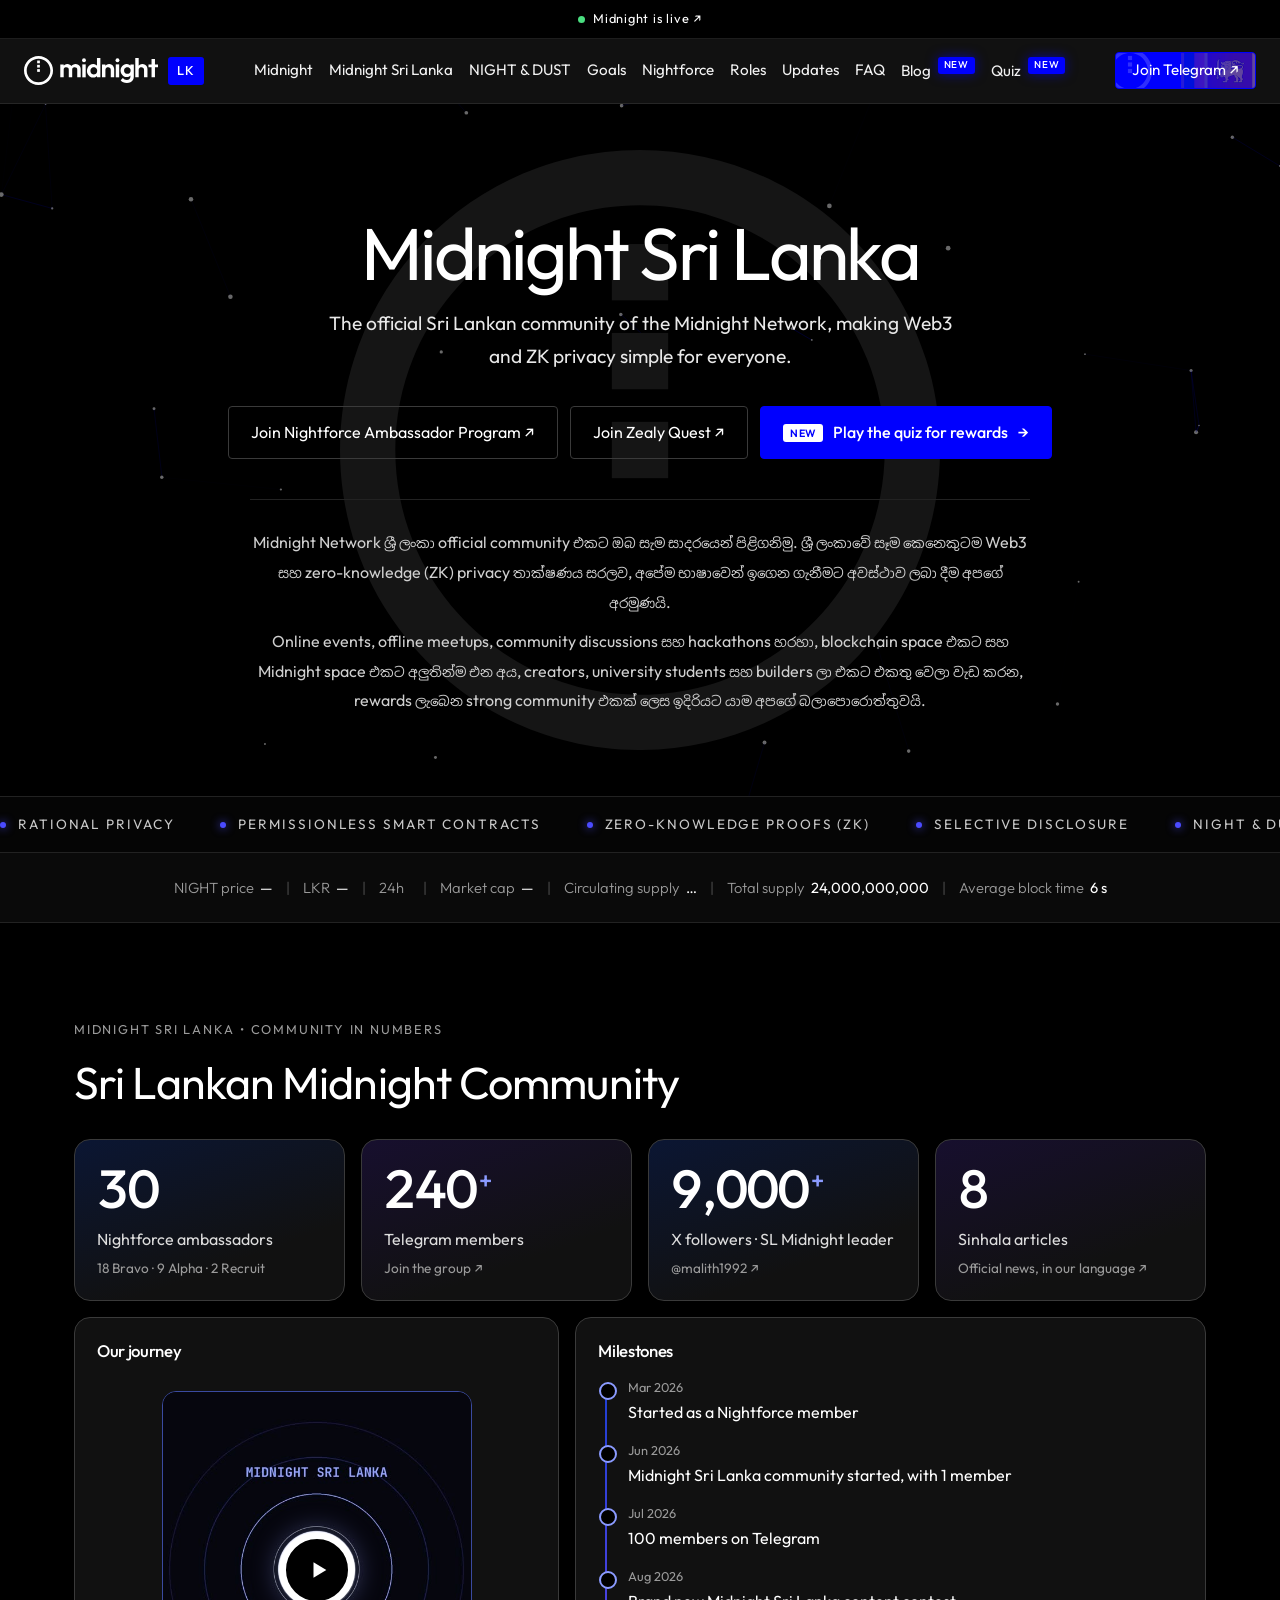
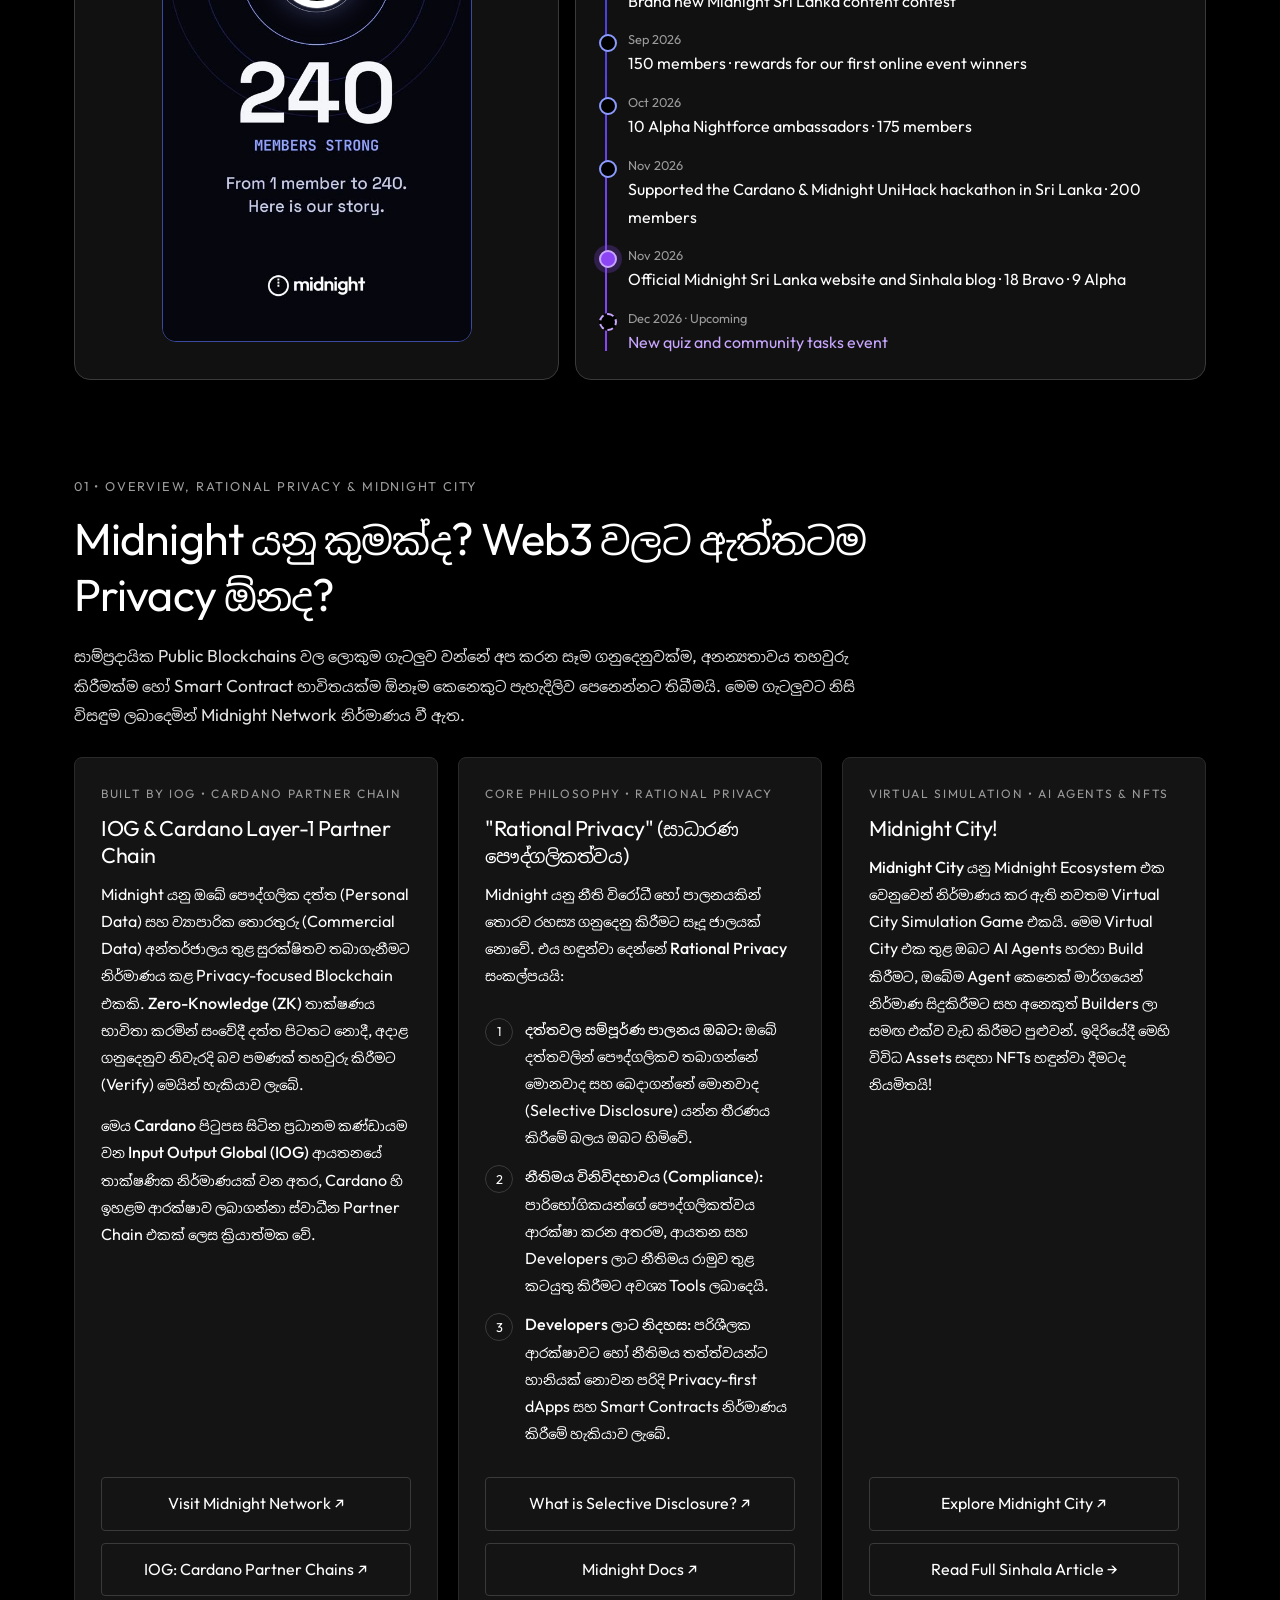
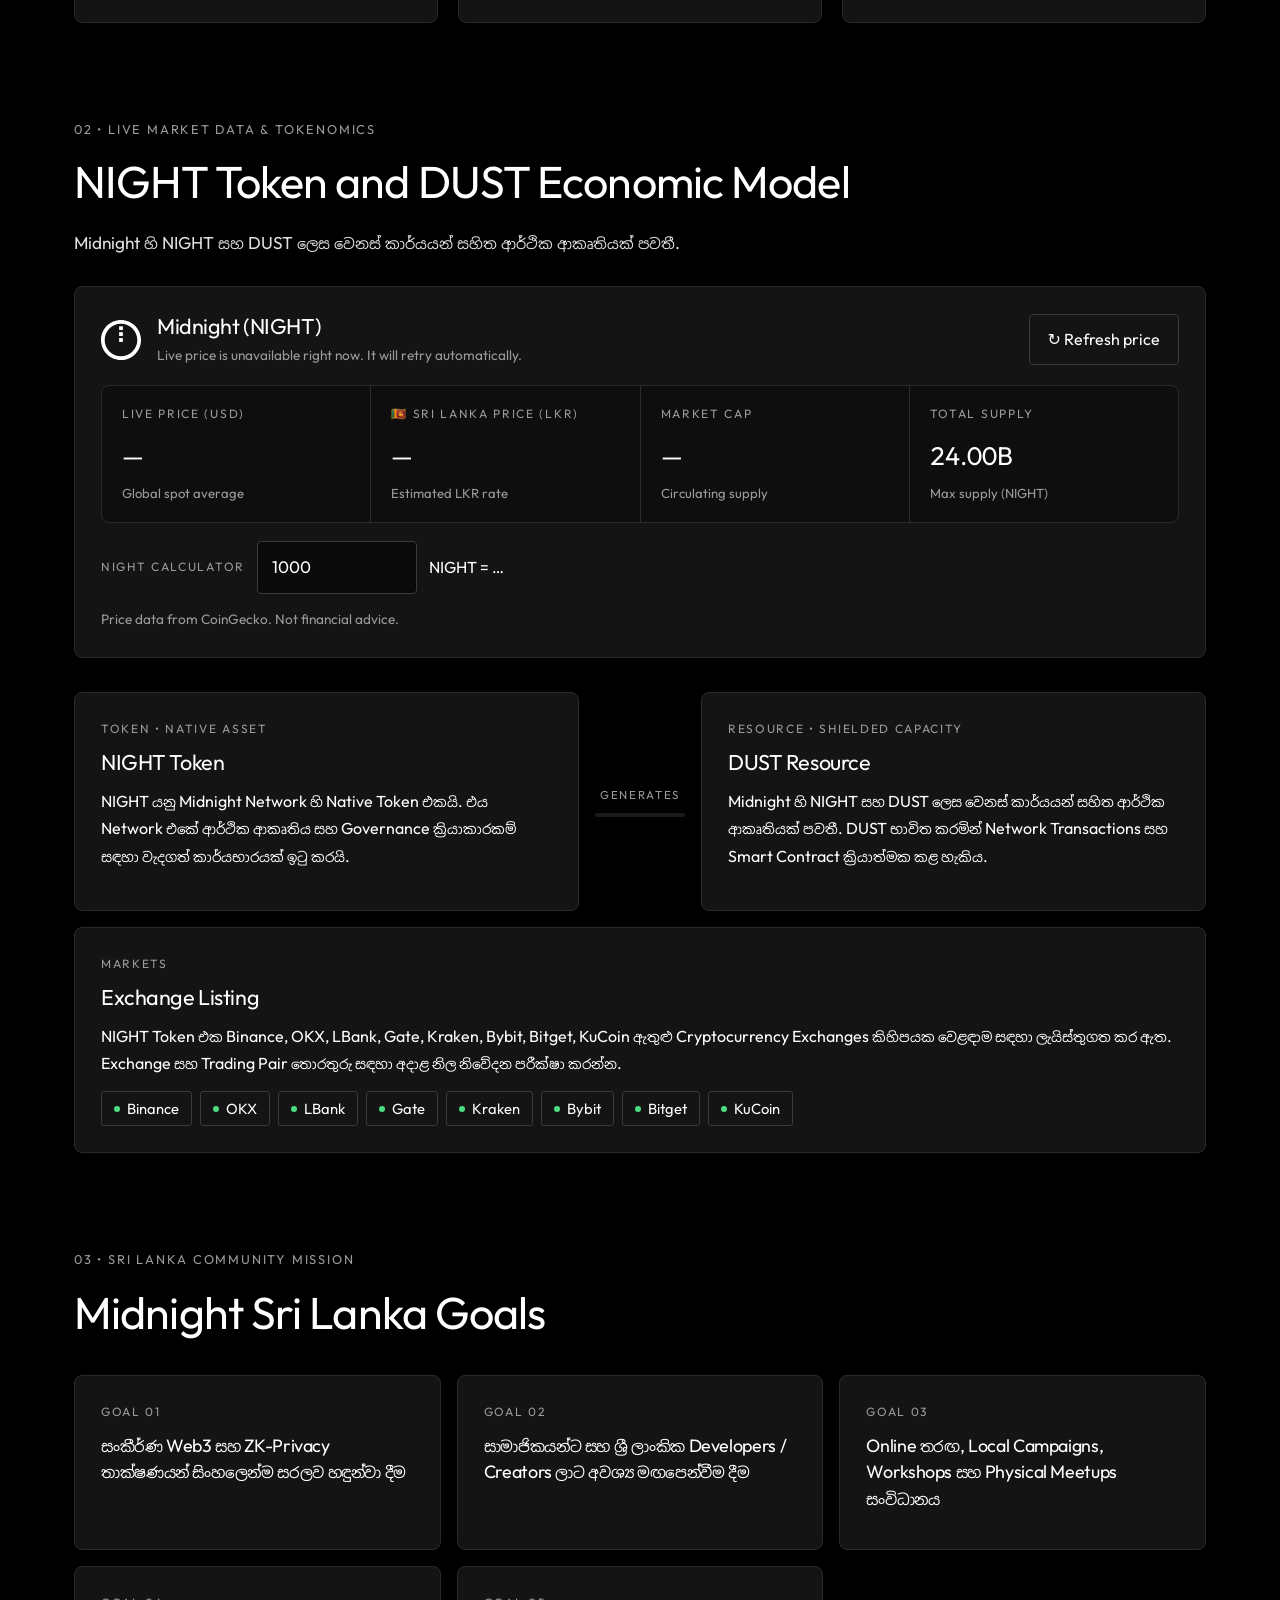
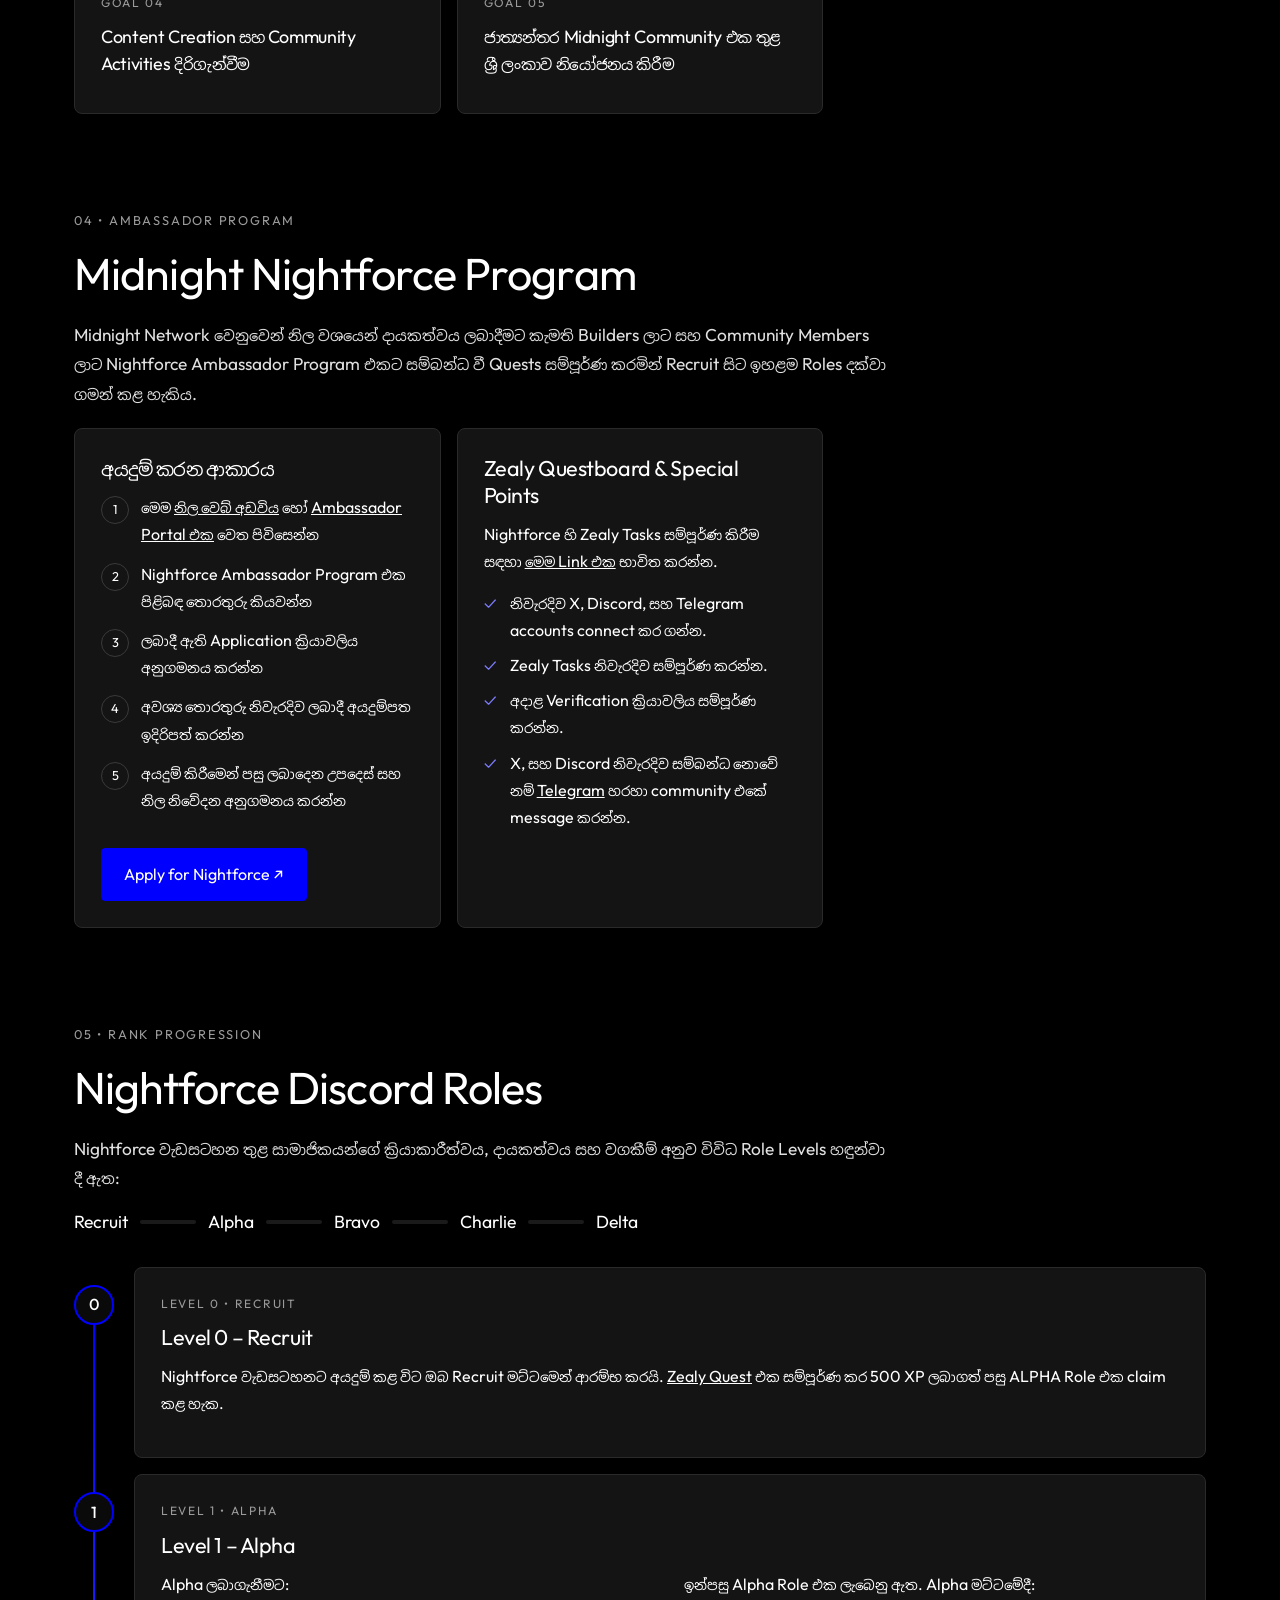
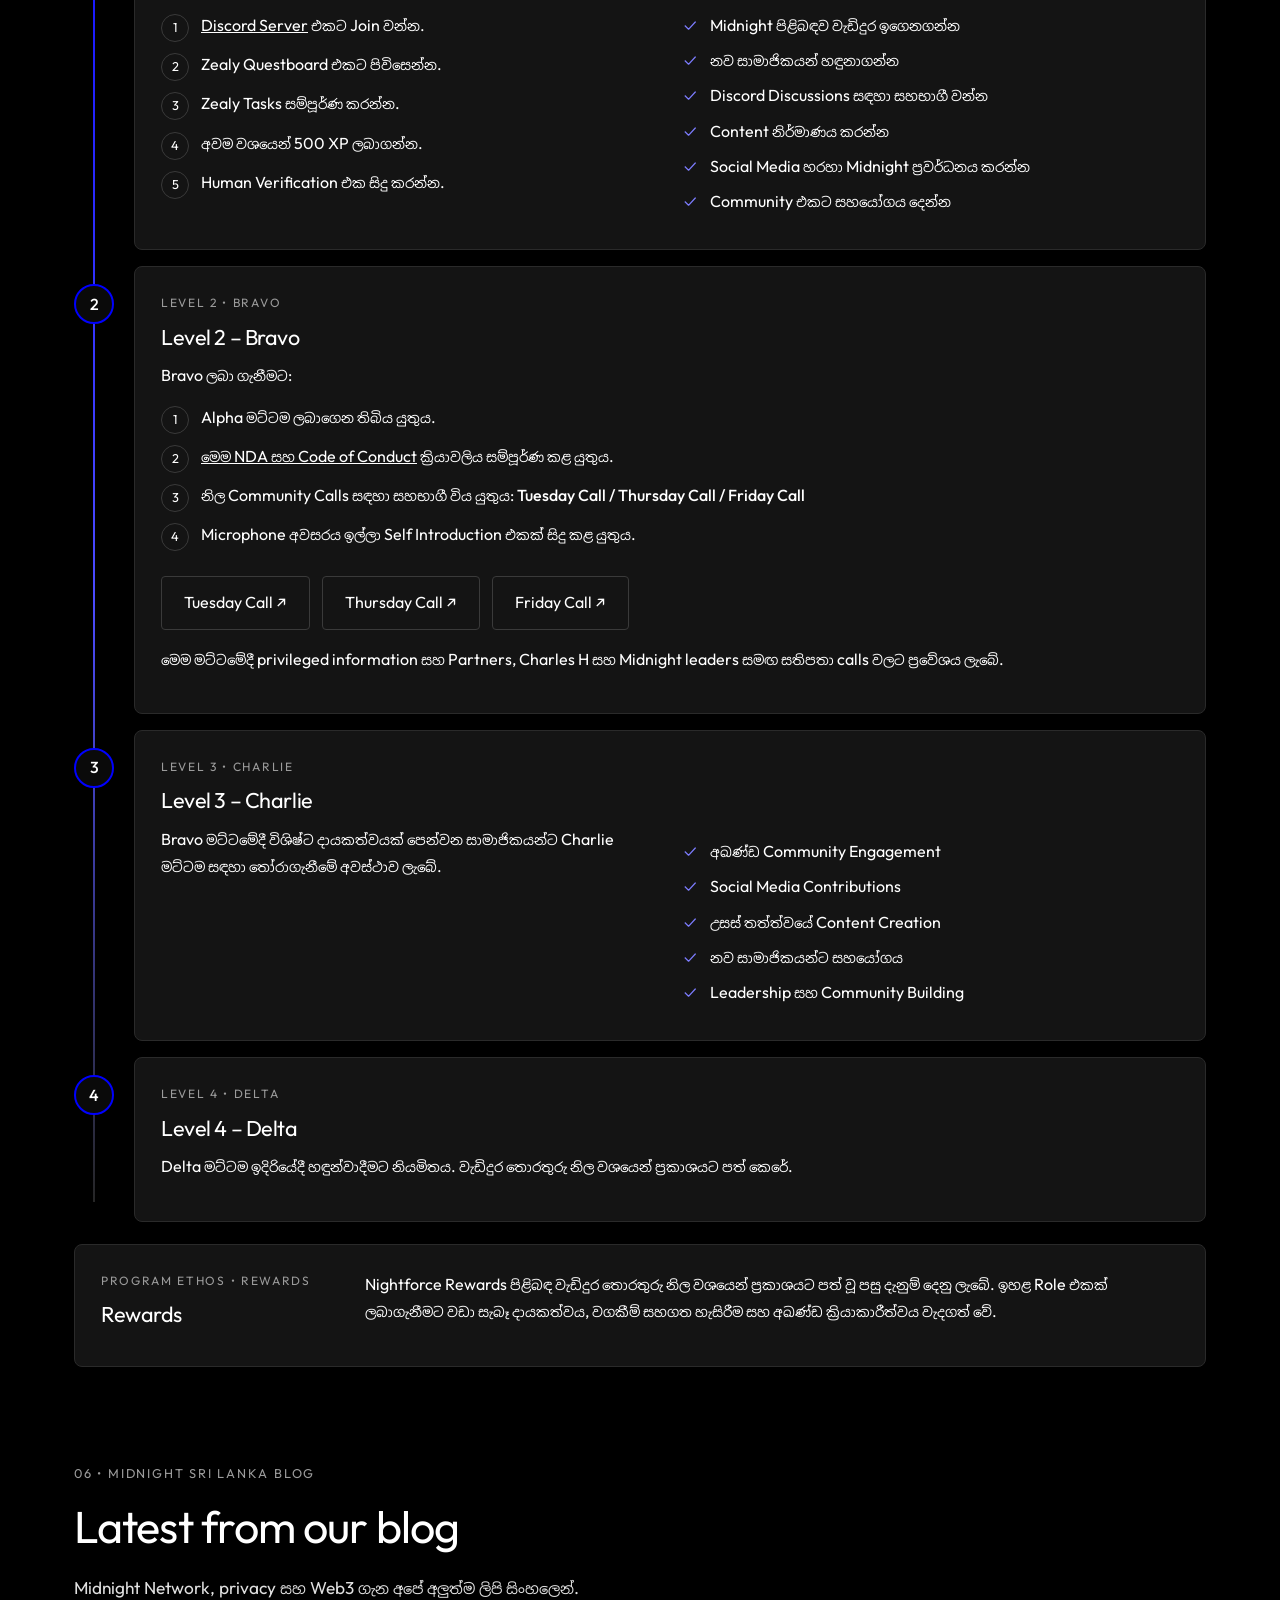
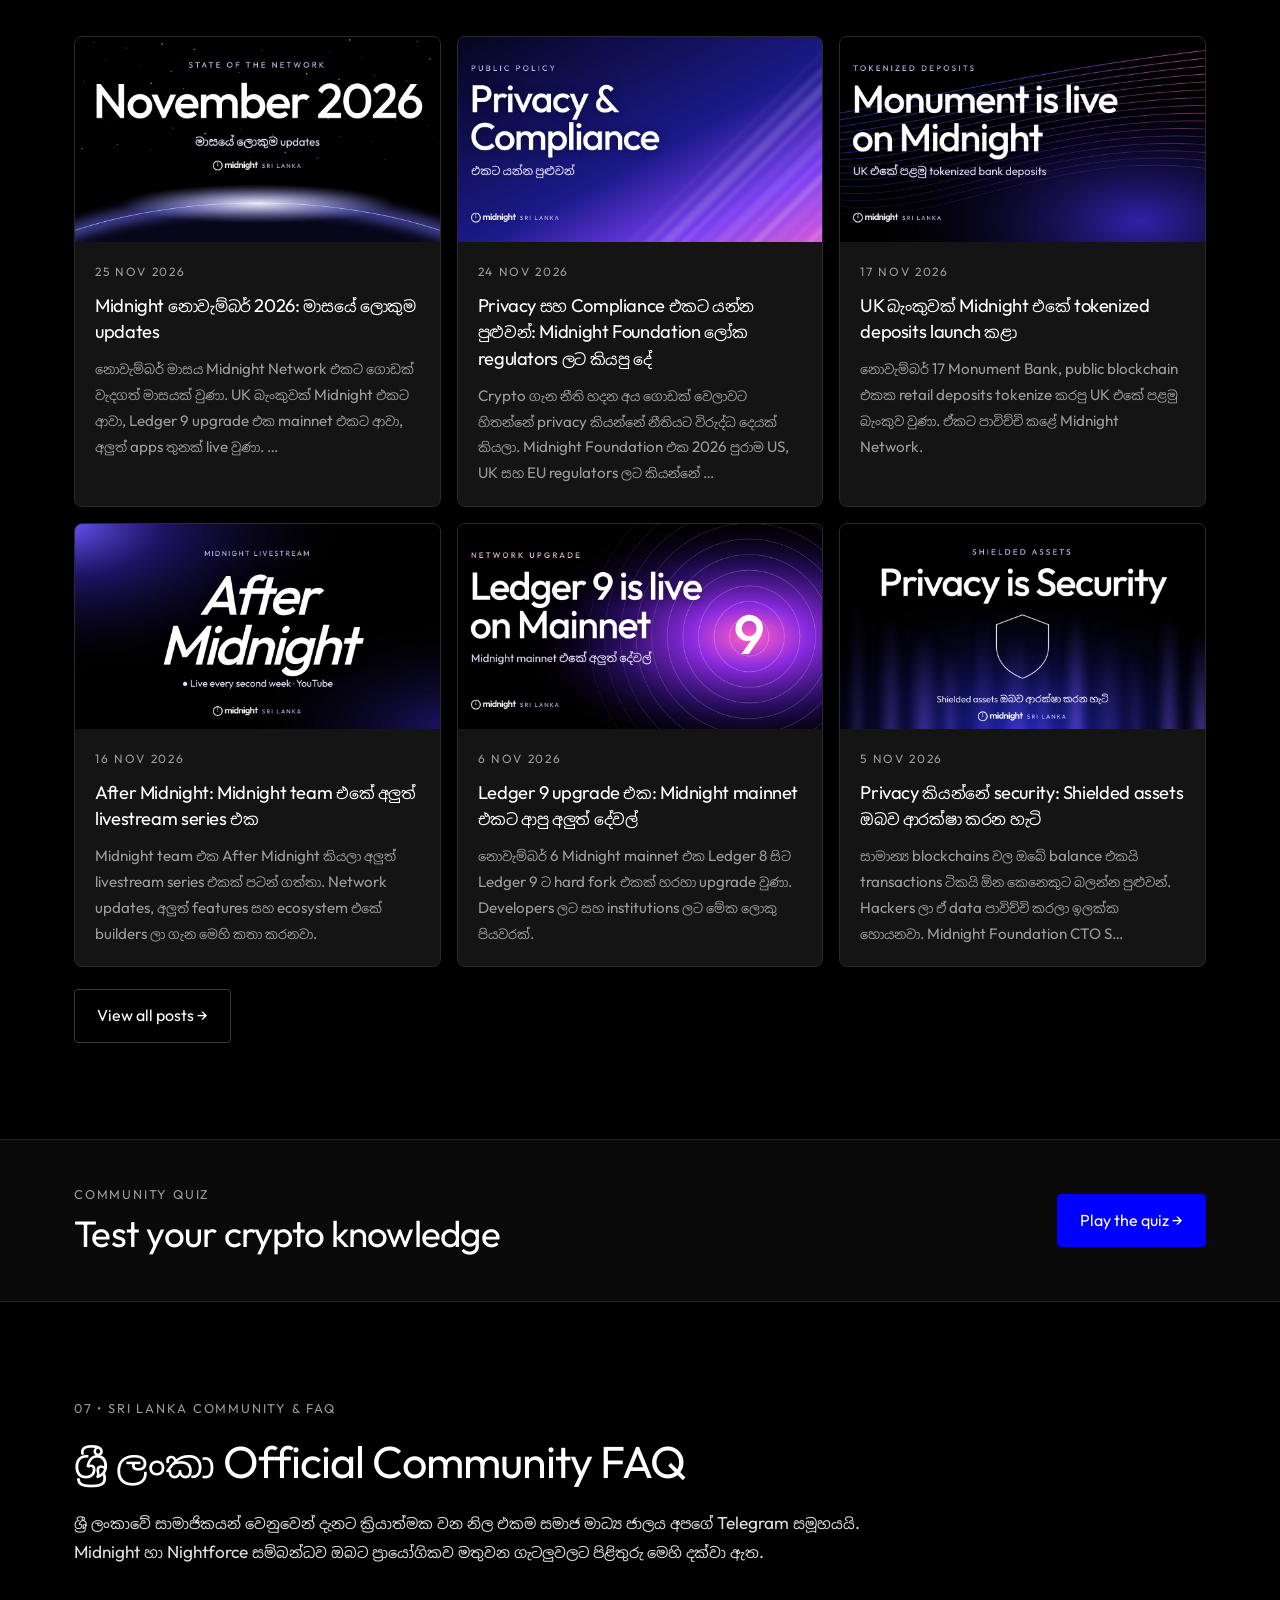
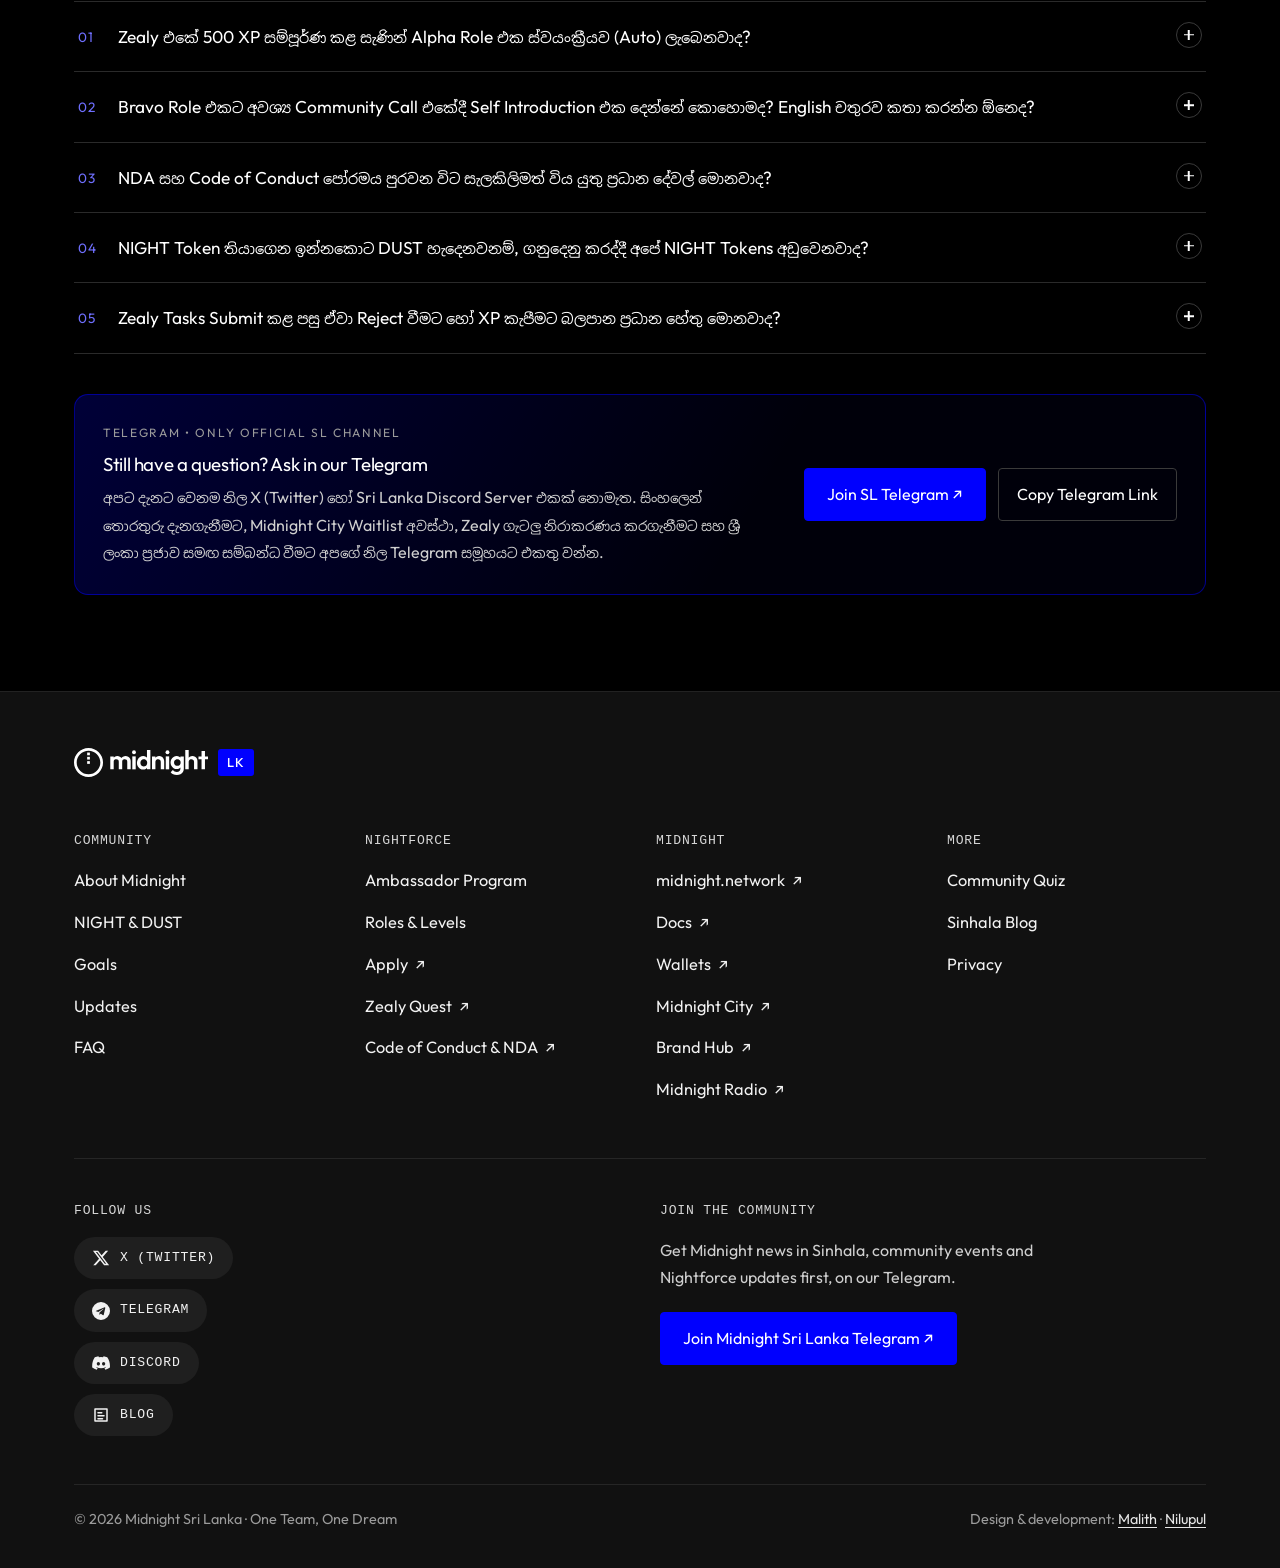
==== commit 6bf64887: "Preview: Midnight-logo play button, ranks in website milestone Co-Authored-By: Claude Opus 5.5 <nore" ====
--- a/index.html
+++ b/index.html
@@ -297,8 +297,8 @@
 #community .vplay{position:relative;flex:none;width:min(310px,100%);margin:0 auto;aspect-ratio:9/16;border-radius:14px;overflow:hidden;border:1px solid #3a4aa0;background:#000}
 #community .vplay video{width:100%;height:100%;object-fit:cover;display:block;background:#000}
 #community .vbig{position:absolute;inset:0;border:0;background:transparent;cursor:pointer;display:block;padding:0}#community .vbig span{position:absolute;left:50%;top:32.3%;transform:translate(-50%,-50%)}#community .vbig:hover span{transform:translate(-50%,-50%) scale(1.08)}
-#community .vbig span{display:grid;place-items:center;width:68px;height:68px;border-radius:50%;background:#1f3fd1;color:#fff;font-size:1.3rem;box-shadow:0 0 0 8px rgba(45,80,234,.3);transition:transform .2s}
-#community .vbig:hover span{background:#2d50ea}
+#community .vbig span{display:grid;place-items:center;width:76px;height:76px;border-radius:50%;background:#000;border:7px solid #fff;color:#fff;box-shadow:0 0 0 1px rgba(255,255,255,.25),0 0 28px rgba(139,155,255,.45);transition:transform .2s,box-shadow .2s}#community .vbig span svg{width:22px;height:22px;margin-left:4px}
+#community .vbig:hover span{box-shadow:0 0 0 1px rgba(255,255,255,.4),0 0 40px rgba(139,155,255,.7)}
 #community .vbig[hidden]{display:none}
 #community .vwrap .big{white-space:nowrap;font-size:clamp(2rem,3.2vw,2.9rem);font-weight:500;letter-spacing:-.02em;line-height:1;display:block}#community .vwrap .big i{font-style:normal;color:#8b9bff}
 #community .vwrap .cap{display:block;color:#bbb;margin-top:12px}#community .vwrap .hint{display:block;color:#8b9bff;font-size:.85rem;margin-top:18px}
@@ -316,7 +316,7 @@
   <div class="cn2">
     <div class="box jv2"><h3>Our journey</h3>
       <div class="vwrap">
-        <div class="vplay"><video id="vVid" playsinline preload="none" poster="/assets/video/sl-journey.jpg"><source src="/assets/video/sl-journey.mp4" type="video/mp4"></video><button type="button" class="vbig" id="vBig" aria-label="Play our journey video"><span>&#9654;</span></button></div>
+        <div class="vplay"><video id="vVid" playsinline preload="none" poster="/assets/video/sl-journey.jpg"><source src="/assets/video/sl-journey.mp4" type="video/mp4"></video><button type="button" class="vbig" id="vBig" aria-label="Play our journey video"><span><svg viewBox="0 0 24 24" aria-hidden="true"><path d="M6 3.5v17l14-8.5z" fill="#fff"/></svg></span></button></div>
       </div>
     </div>
     <div class="box"><h3>Milestones</h3>
@@ -328,7 +328,7 @@
         <li><time>Sep 2026</time>150 members · rewards for our first online event winners</li>
         <li><time>Oct 2026</time>10 Alpha Nightforce ambassadors · 175 members</li>
         <li><time>Nov 2026</time>Supported the Cardano &amp; Midnight UniHack hackathon in Sri Lanka · 200 members</li>
-        <li><time>Nov 2026</time>Official Midnight Sri Lanka website and Sinhala blog</li>
+        <li><time>Nov 2026</time>Official Midnight Sri Lanka website and Sinhala blog · 18 Bravo · 9 Alpha</li>
         <li class="next"><time>Dec 2026 · Upcoming</time>New quiz and community tasks event</li>
       </ol>
     </div>
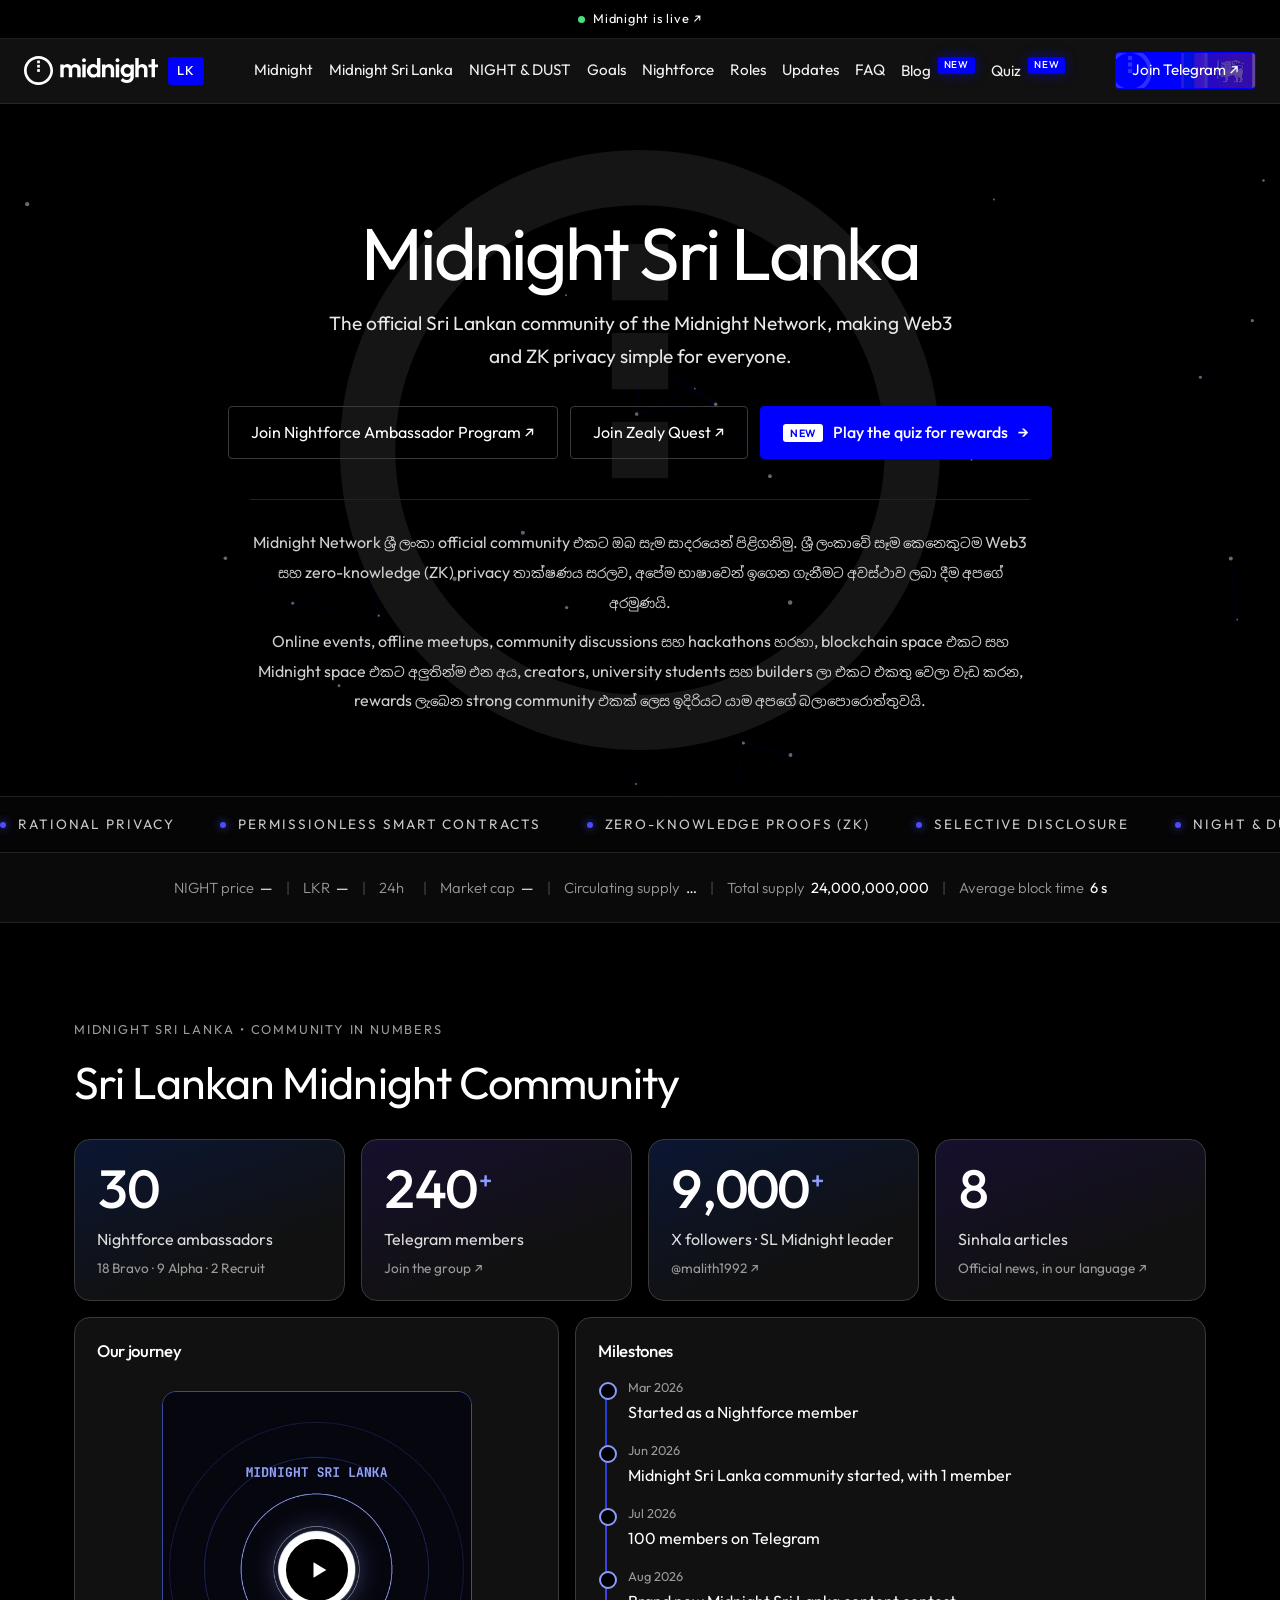
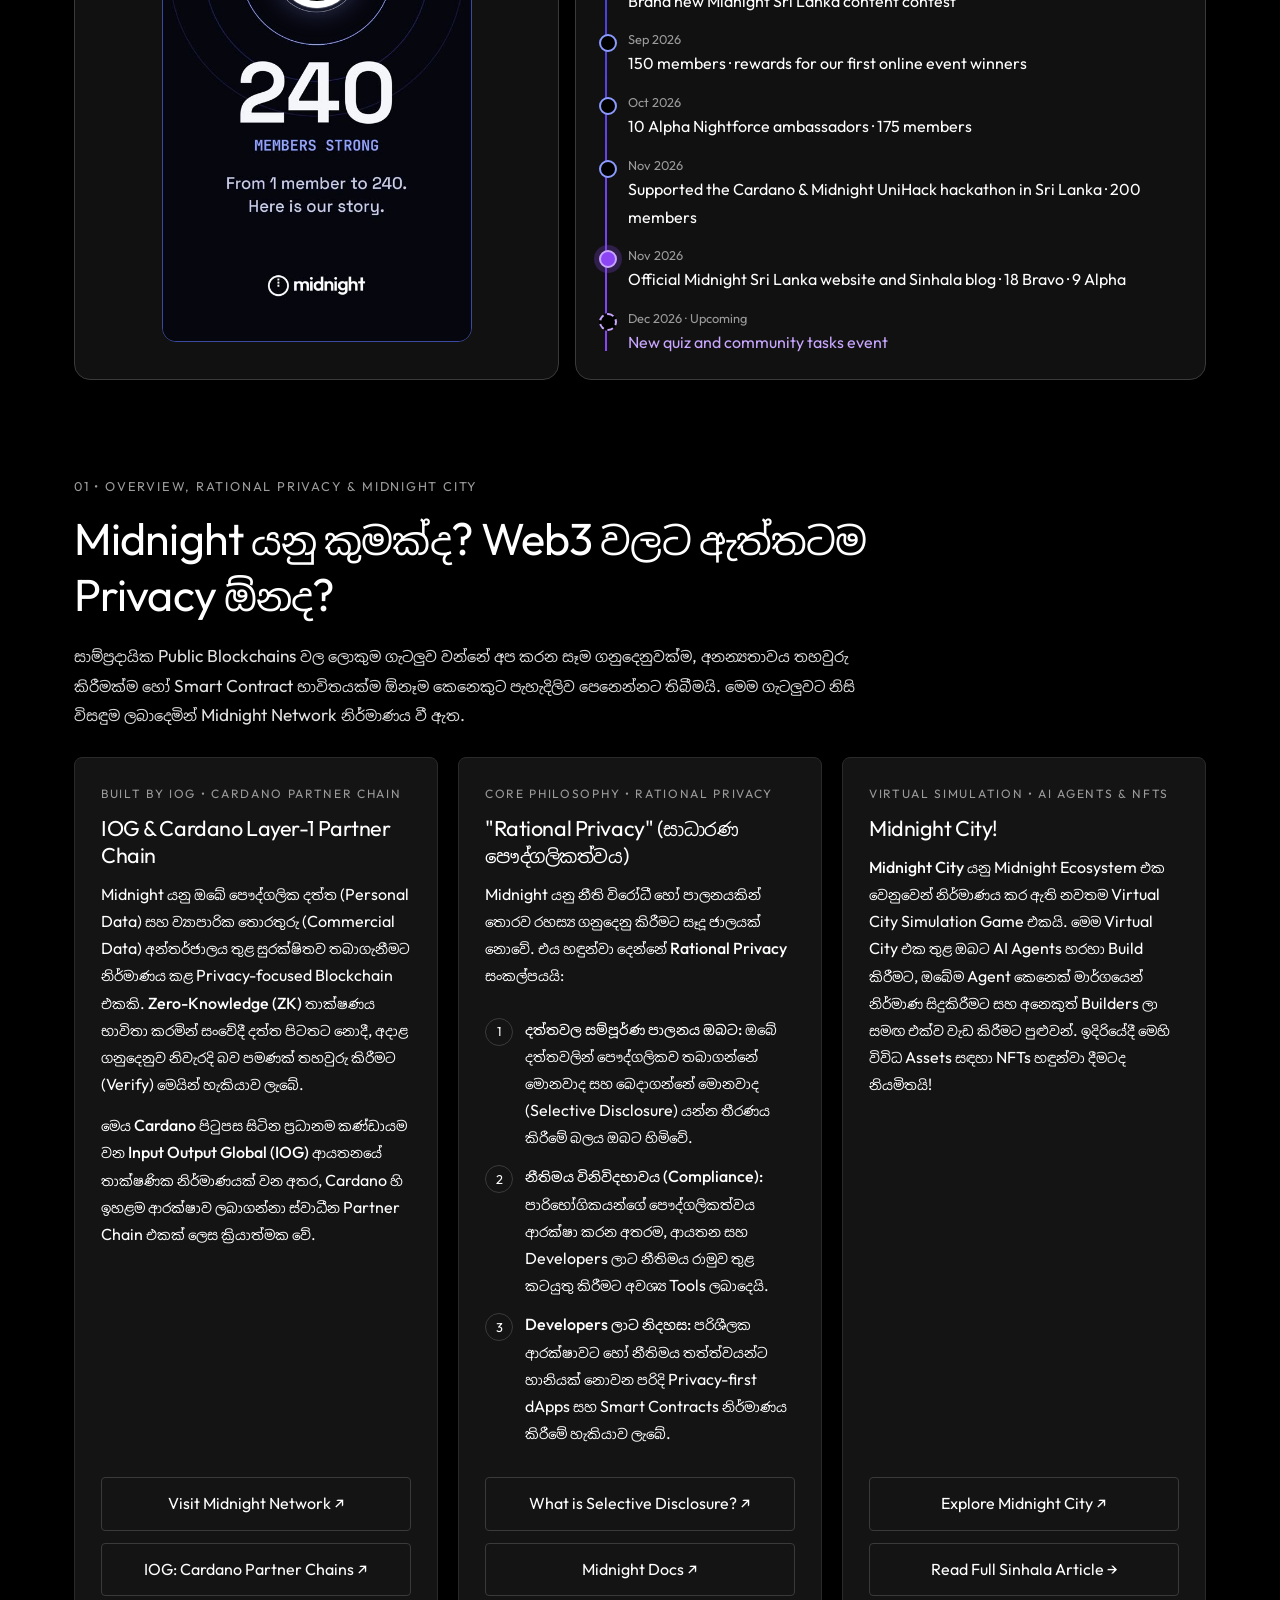
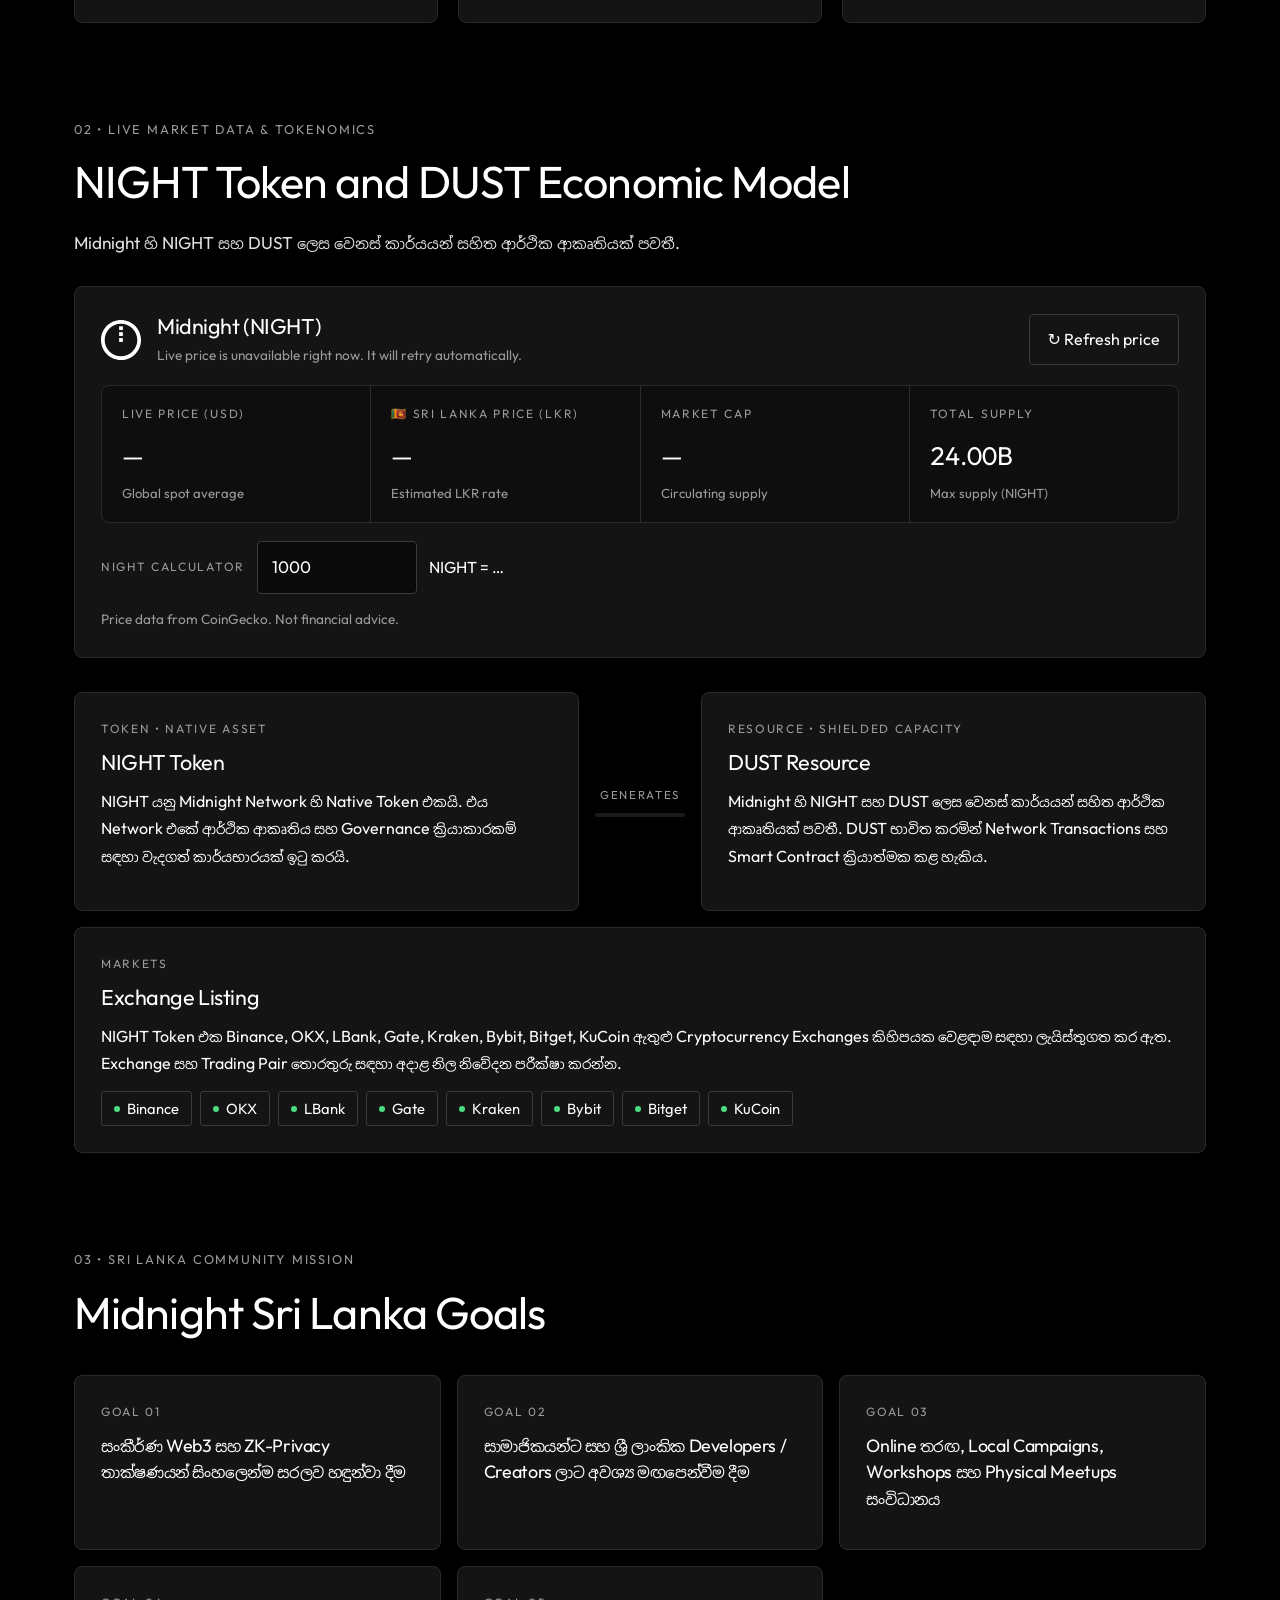
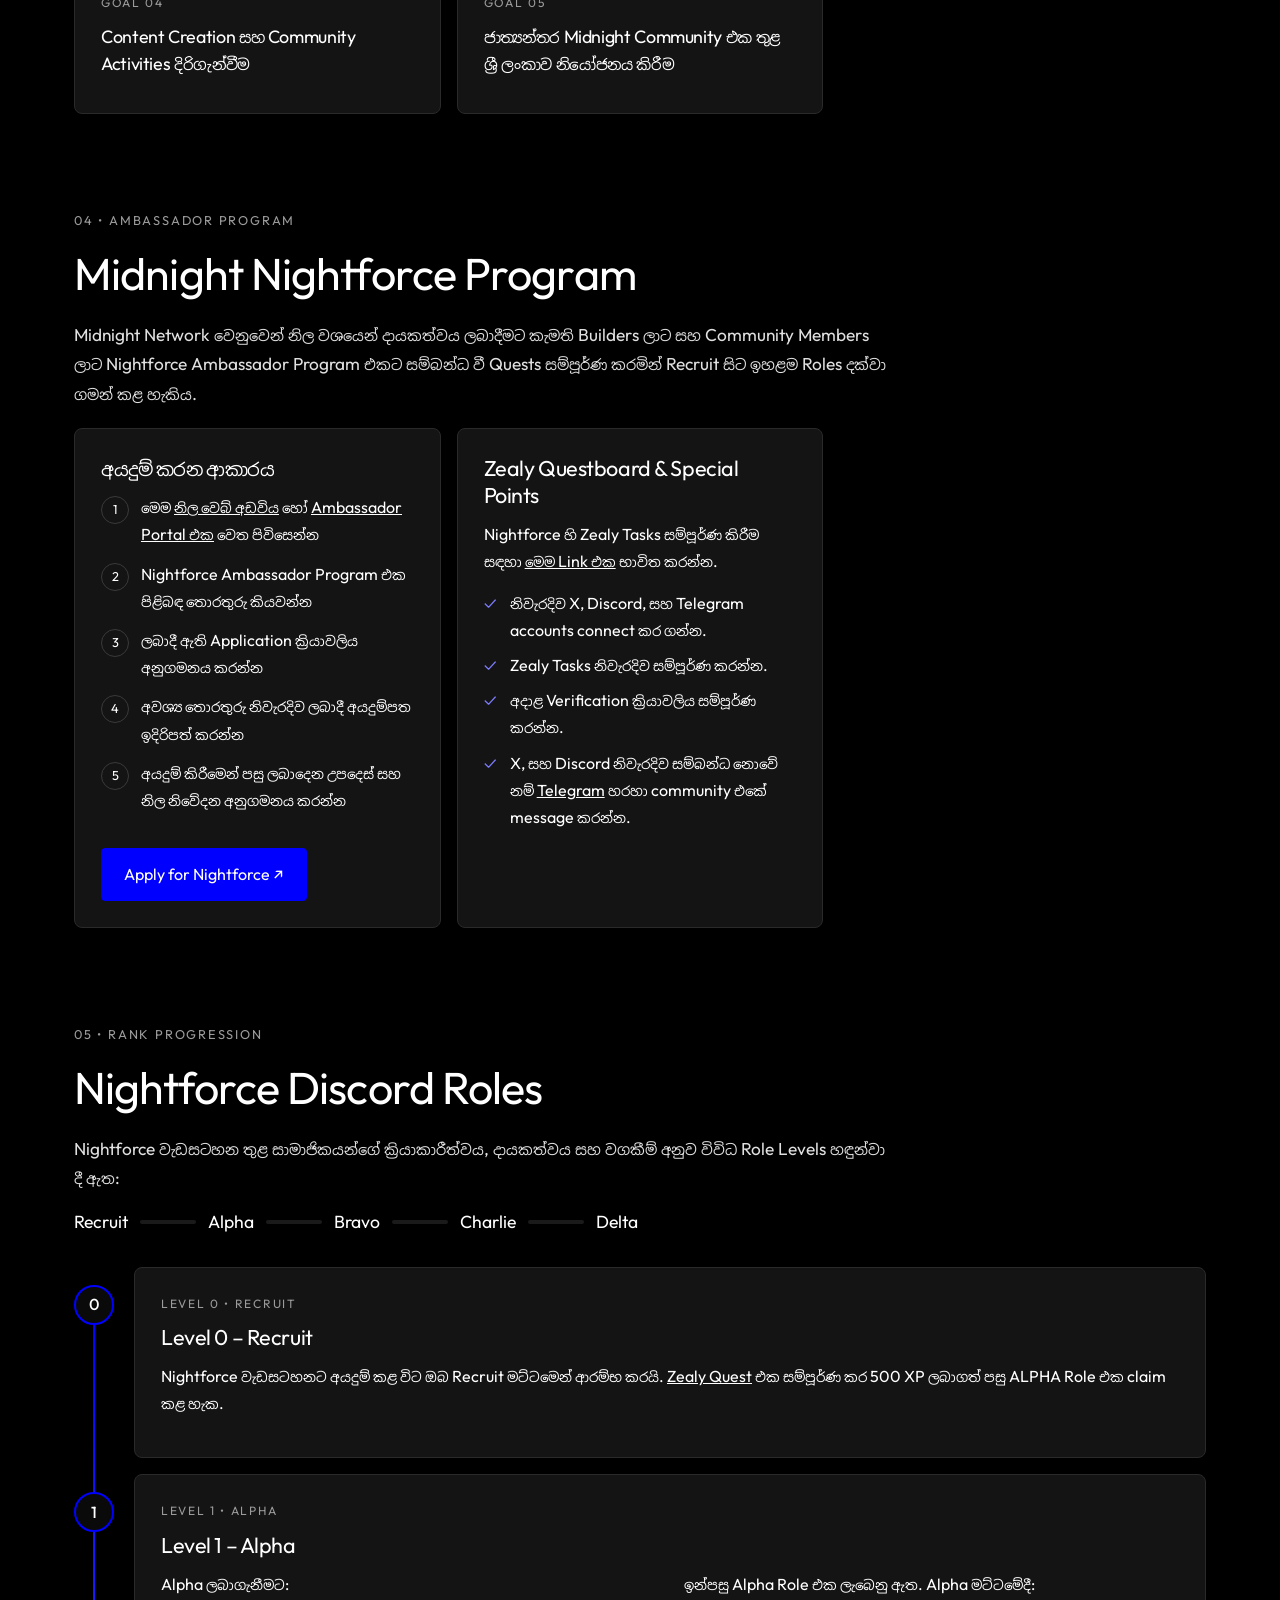
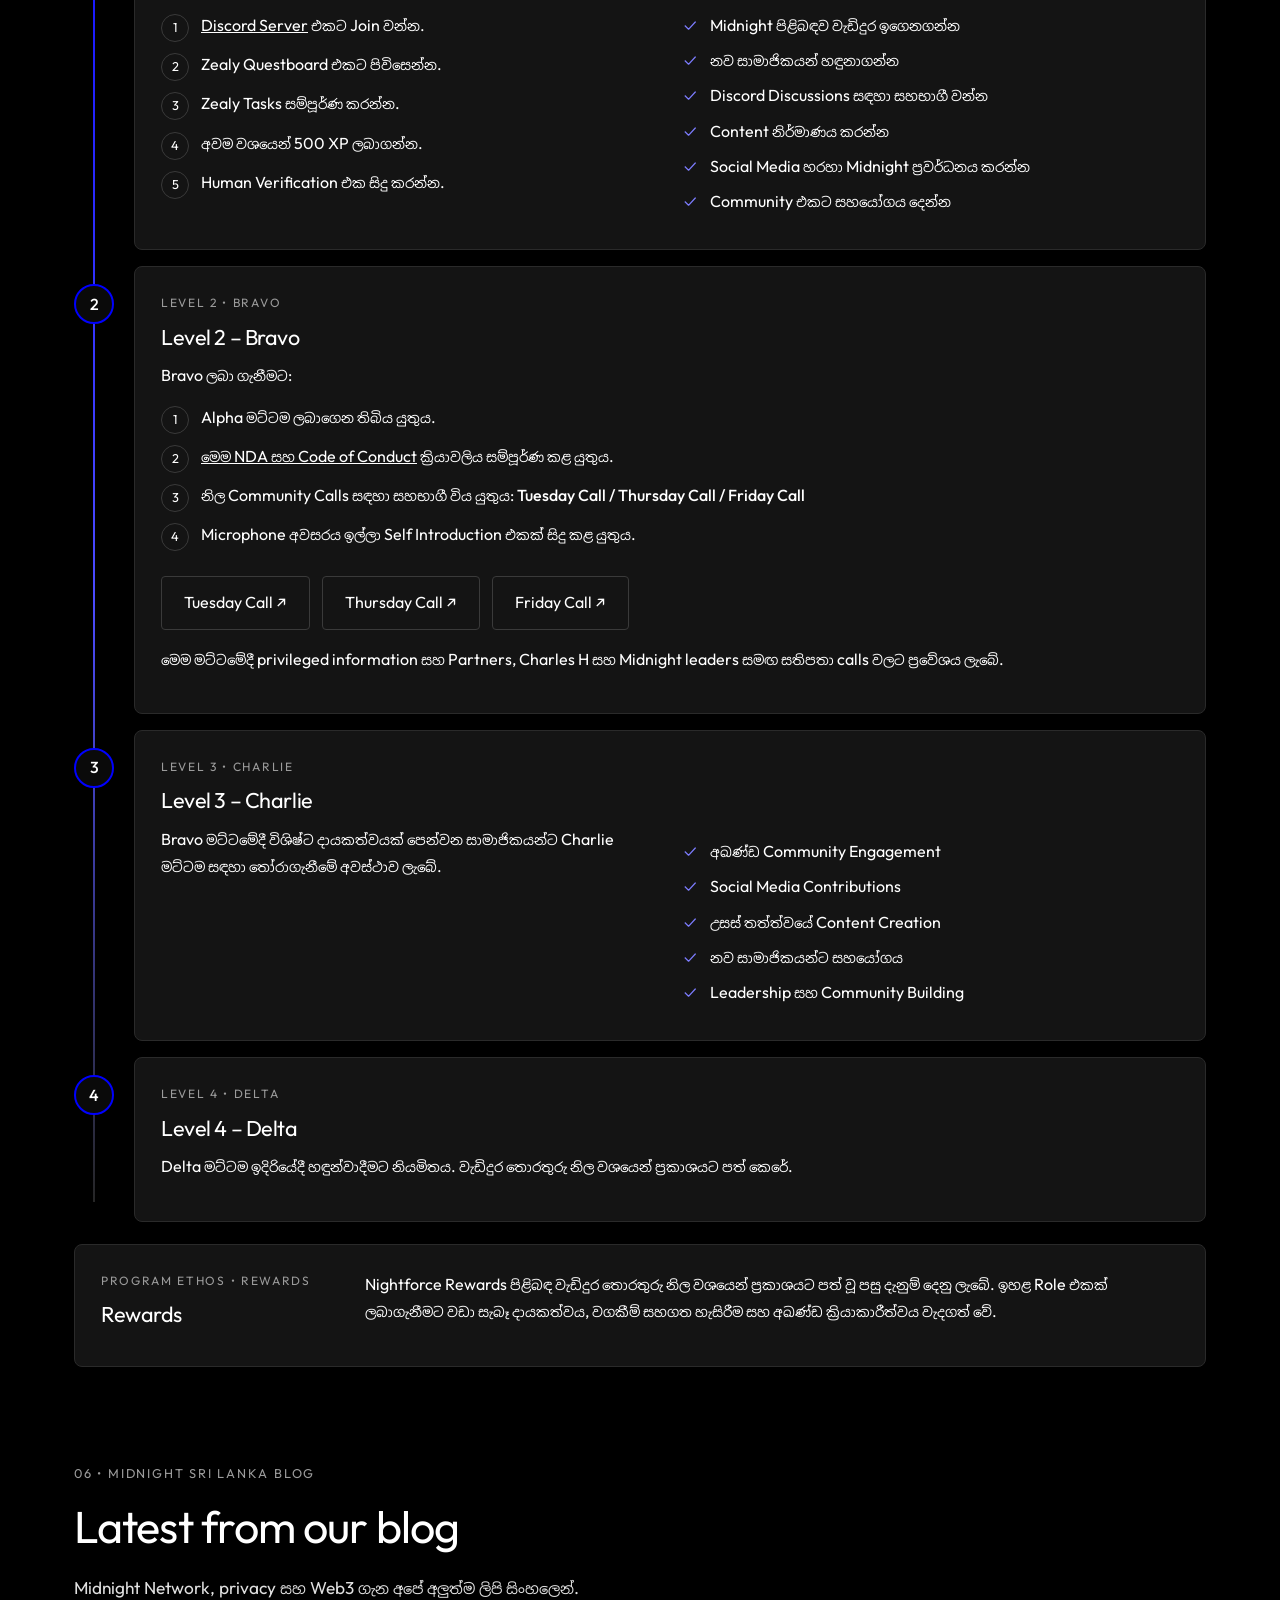
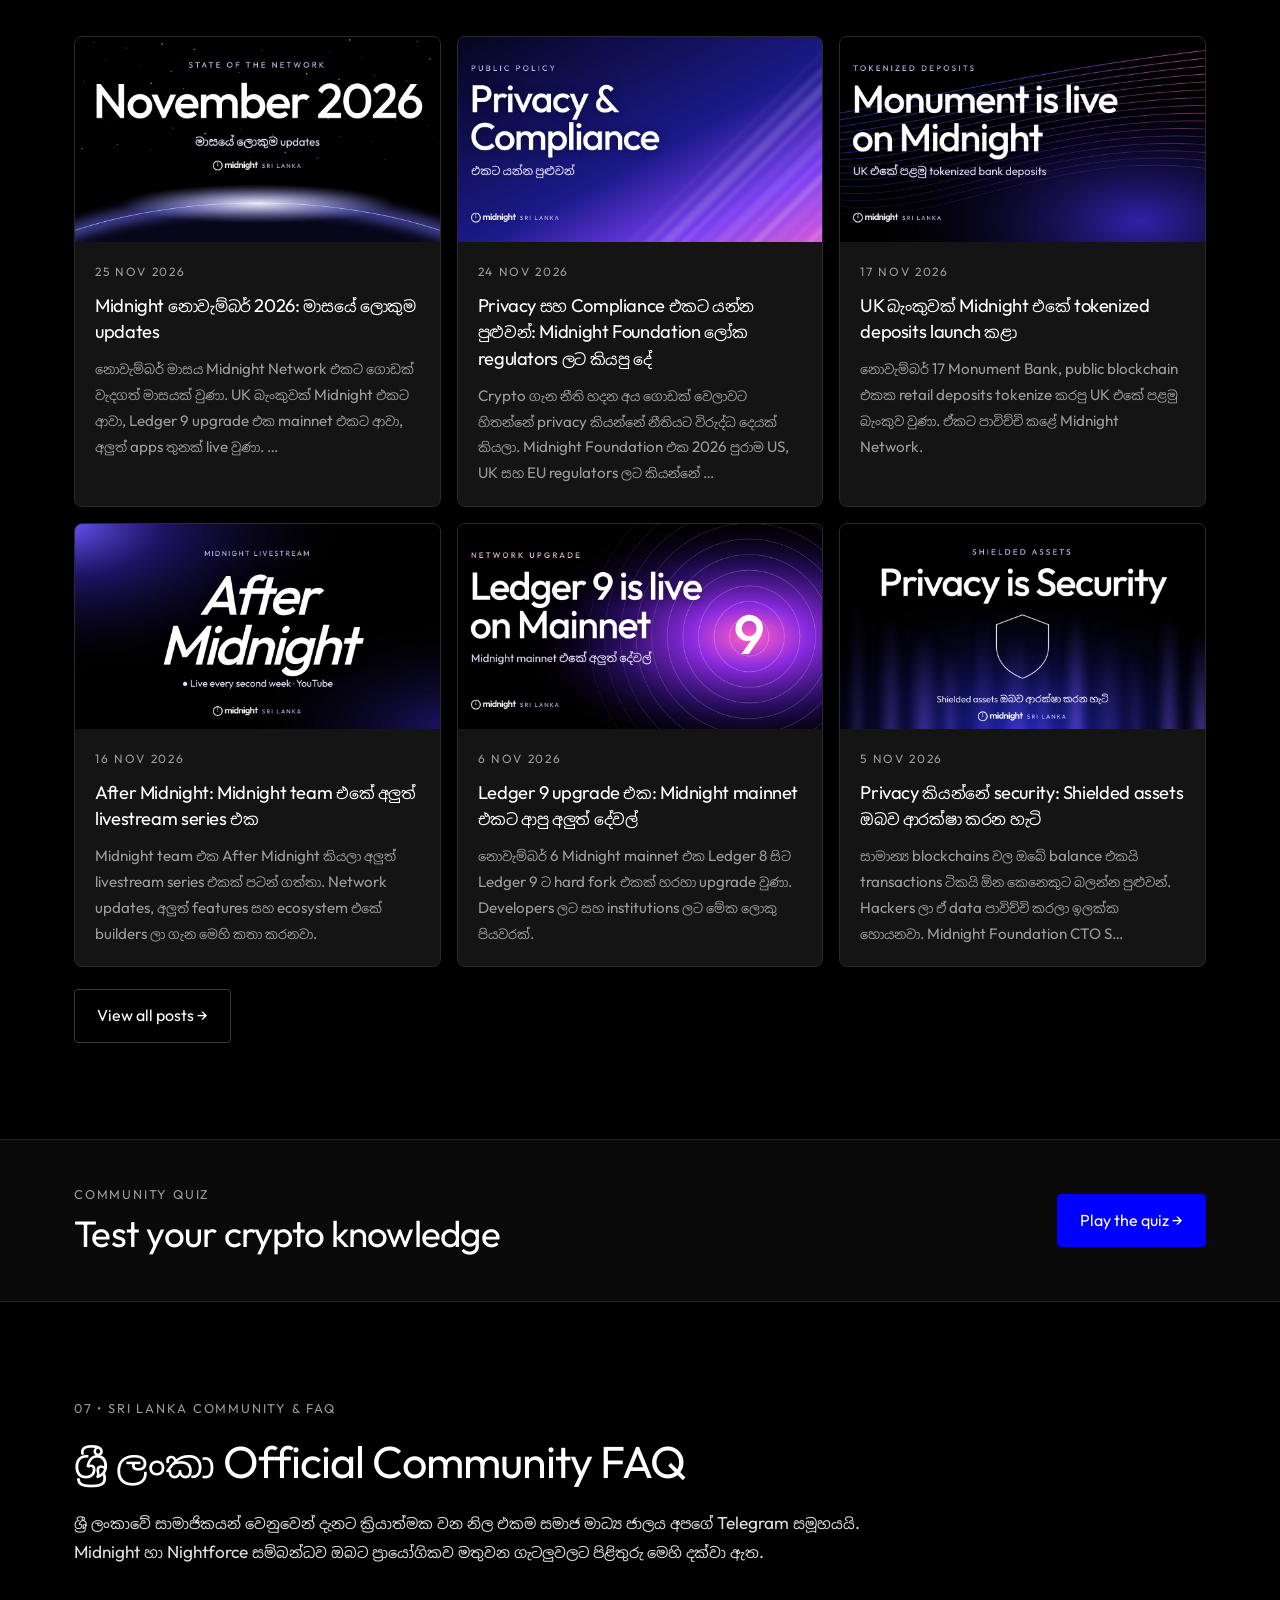
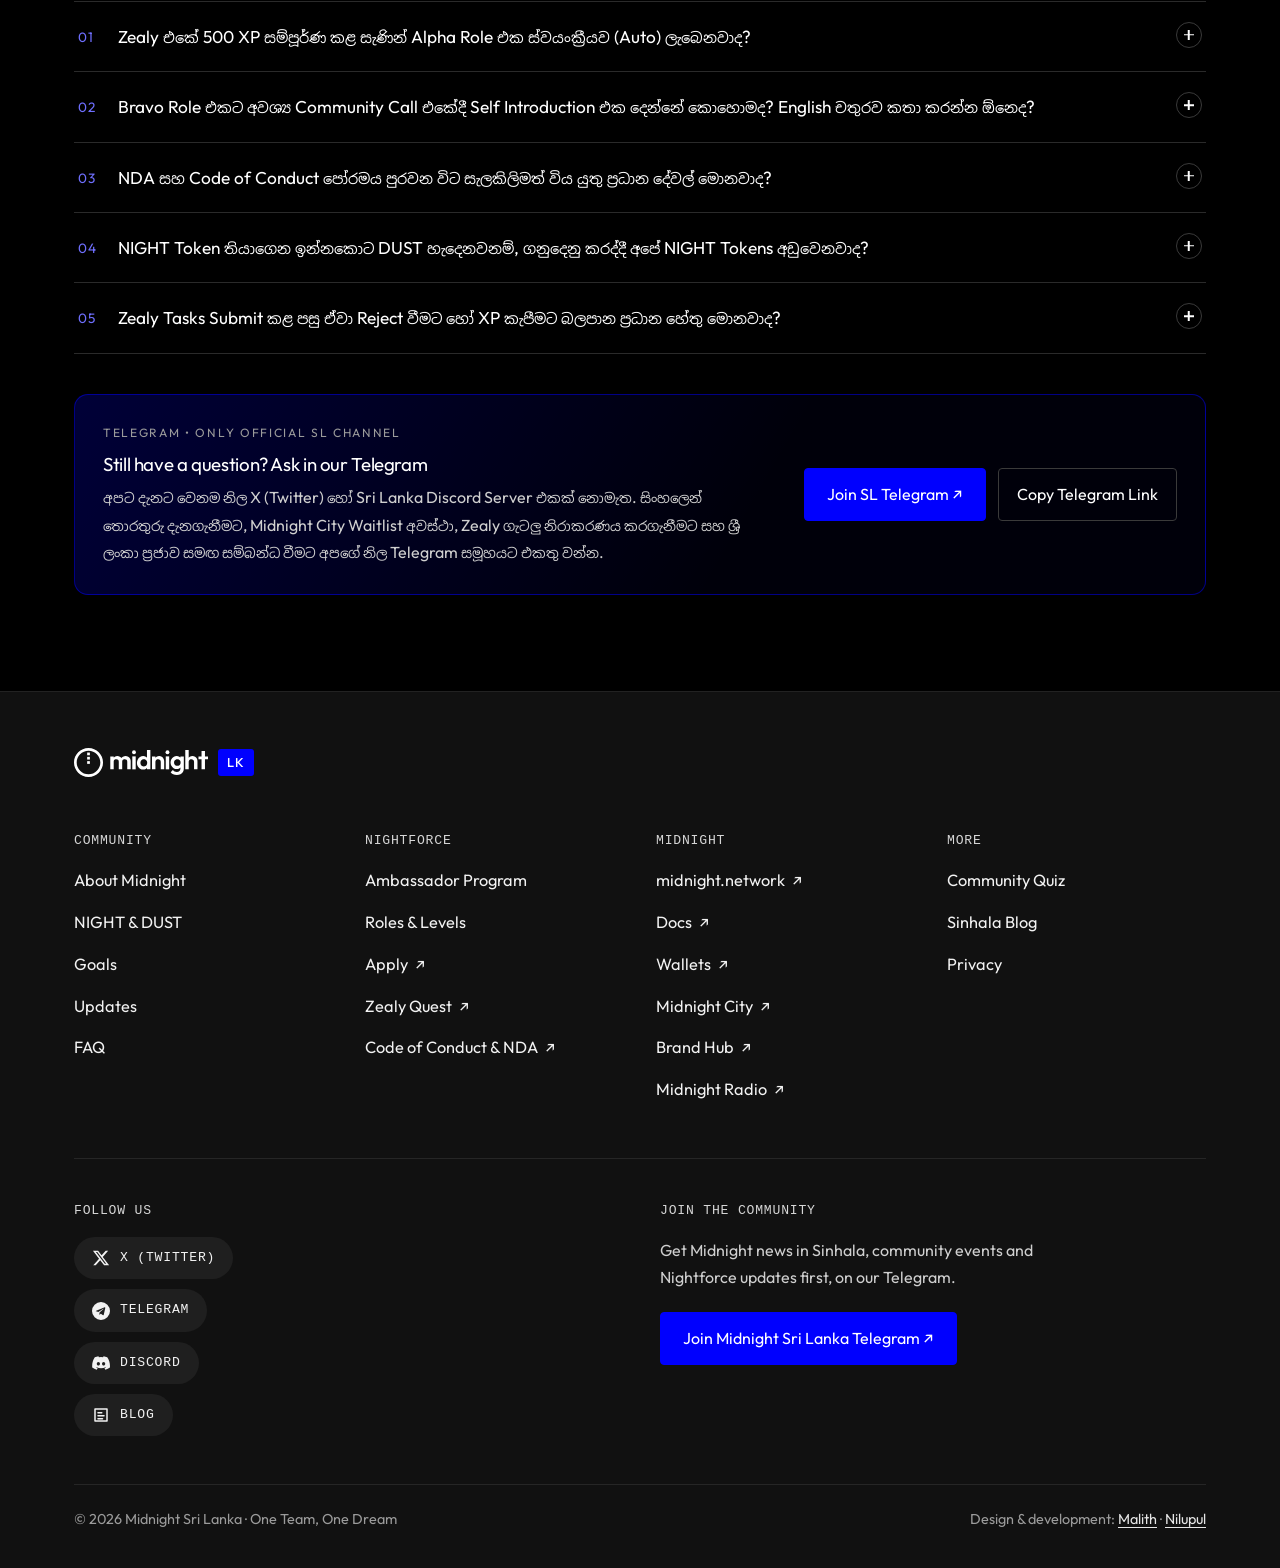
==== commit 95dda77f: "Add link preview image (og:image) for Telegram, X, WhatsApp Co-Authored-By: Claude Opus 5.5 <noreply" ====
--- a/index.html
+++ b/index.html
@@ -4,6 +4,16 @@
 <meta charset="utf-8">
 <meta name="viewport" content="width=device-width, initial-scale=1">
 <title>midnight | Sri Lanka Community</title>
+<meta property="og:type" content="website">
+<meta property="og:site_name" content="Midnight Sri Lanka">
+<meta property="og:title" content="midnight | Sri Lanka Community">
+<meta property="og:description" content="Midnight Network ශ්‍රී ලංකා ප්‍රජාව: Midnight, NIGHT & DUST, Nightforce, Roles, Ecosystem Updates සහ Community Quiz.">
+<meta property="og:url" content="https://midnightsrilanka.xyz/">
+<meta property="og:image" content="https://midnightsrilanka.xyz/assets/og.jpg">
+<meta property="og:image:width" content="1200">
+<meta property="og:image:height" content="630">
+<meta name="twitter:card" content="summary_large_image">
+<meta name="twitter:image" content="https://midnightsrilanka.xyz/assets/og.jpg">
 <meta name="generator" content="midnightsrilanka-site">
 <meta name="description" content="Midnight Network ශ්‍රී ලංකා ප්‍රජාව: Midnight, NIGHT & DUST, Nightforce, Roles, Ecosystem Updates සහ Community Quiz.">
 <link rel="icon" href="data:image/svg+xml,%3Csvg%20xmlns='http://www.w3.org/2000/svg'%20viewBox='0%200%20789.37%20789.37'%3E%3Crect%20width='789.37'%20height='789.37'%20rx='170'%20fill='%23000'/%3E%3Cg%20transform='translate(130.7%20130.7)%20scale(.67)'%20fill='%23fff'%3E%3Cpath%20d='m394.69,0C176.71,0,0,176.71,0,394.69s176.71,394.69,394.69,394.69,394.69-176.71,394.69-394.69S612.67,0,394.69,0Zm0,716.6c-177.5,0-321.91-144.41-321.91-321.91S217.18,72.78,394.69,72.78s321.91,144.41,321.91,321.91-144.41,321.91-321.91,321.91Z'/%3E%3Crect%20x='357.64'%20y='357.64'%20width='74.09'%20height='74.09'/%3E%3Crect%20x='357.64'%20y='240.66'%20width='74.09'%20height='74.09'/%3E%3Crect%20x='357.64'%20y='123.69'%20width='74.09'%20height='74.09'/%3E%3C/g%3E%3C/svg%3E">
